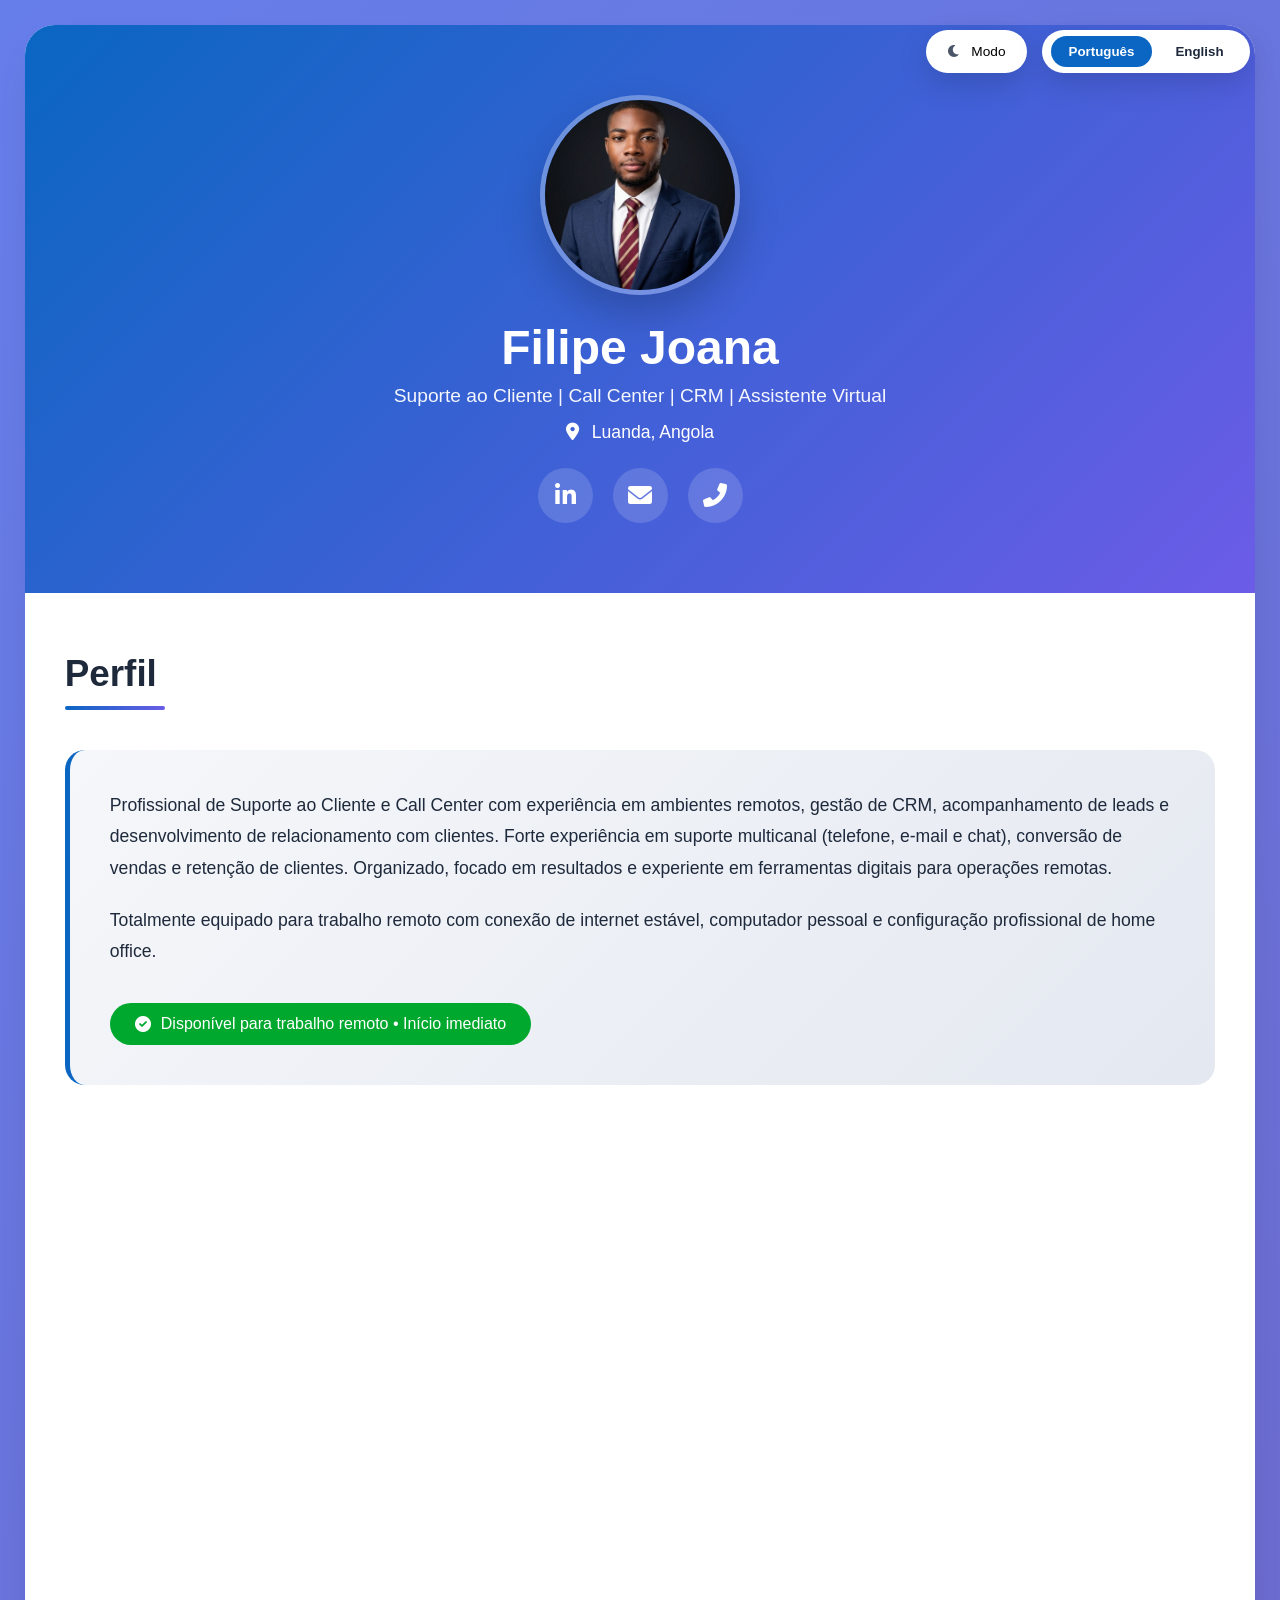
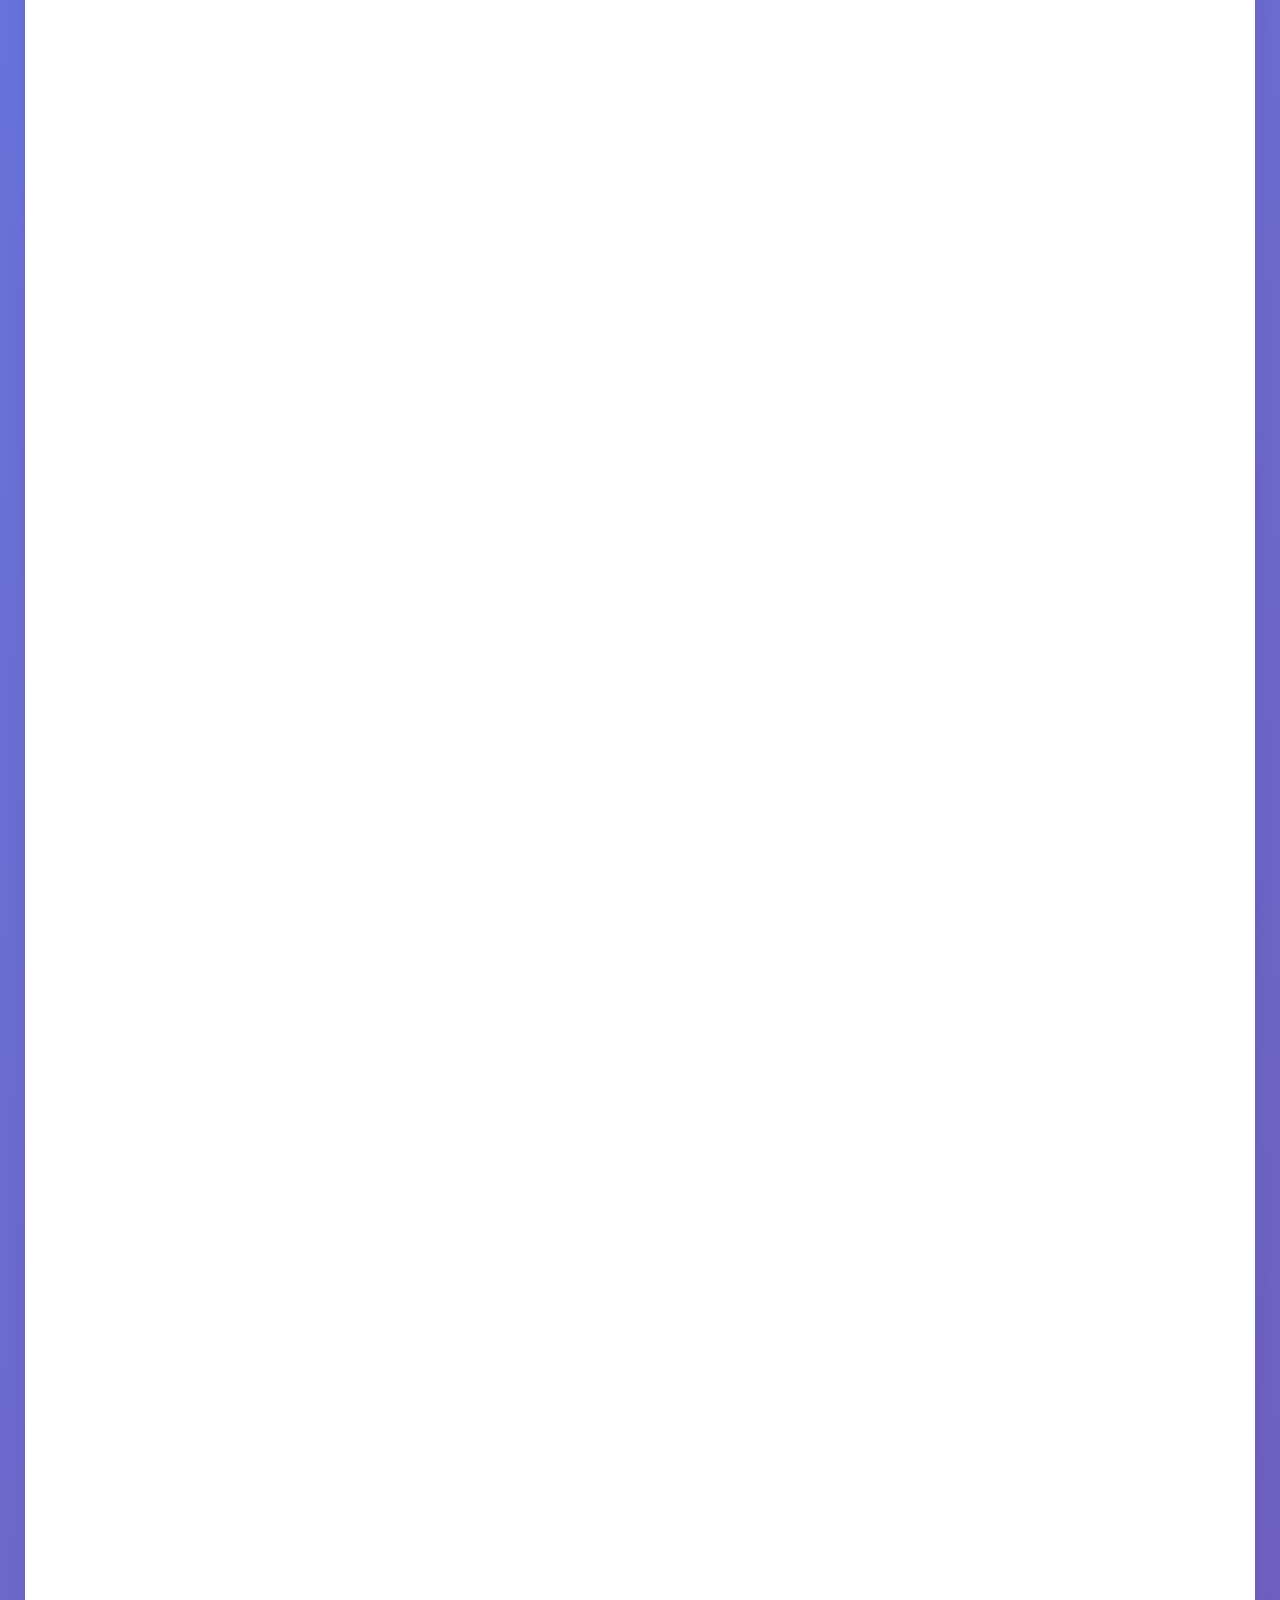
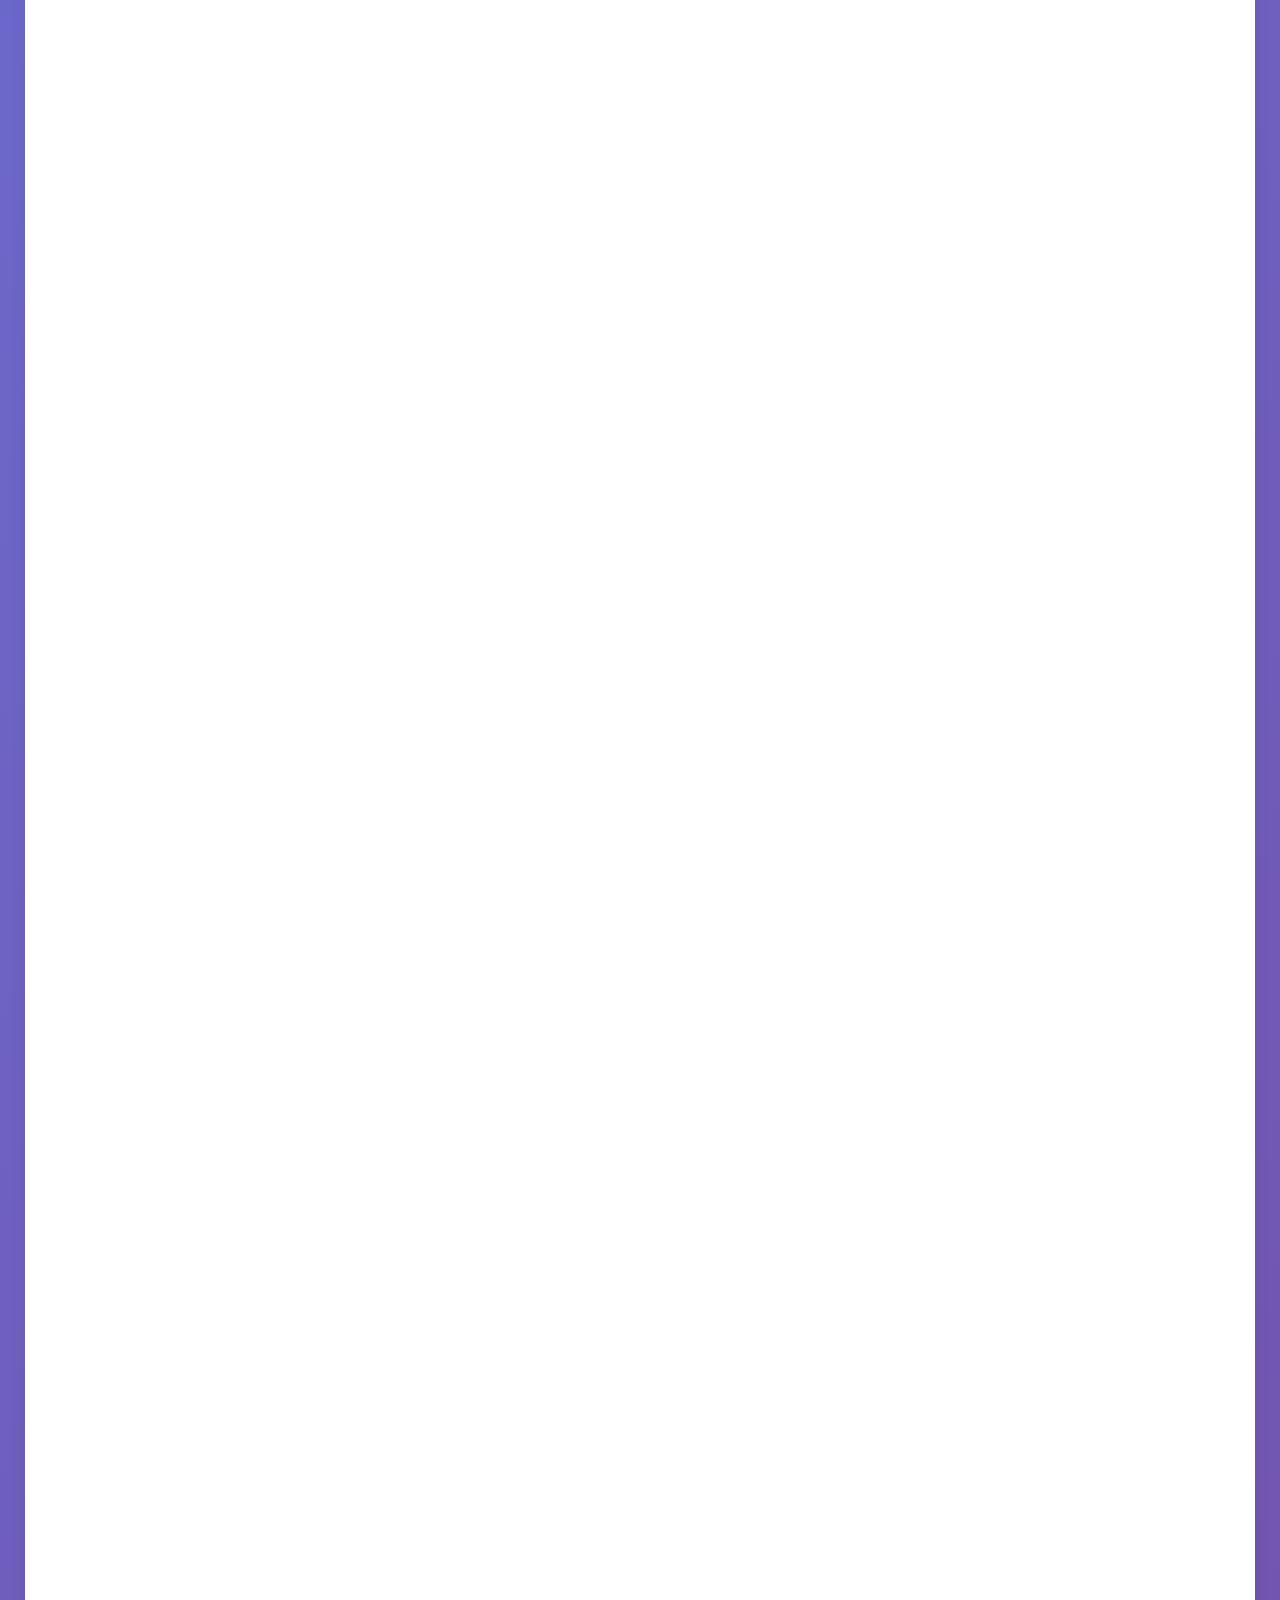
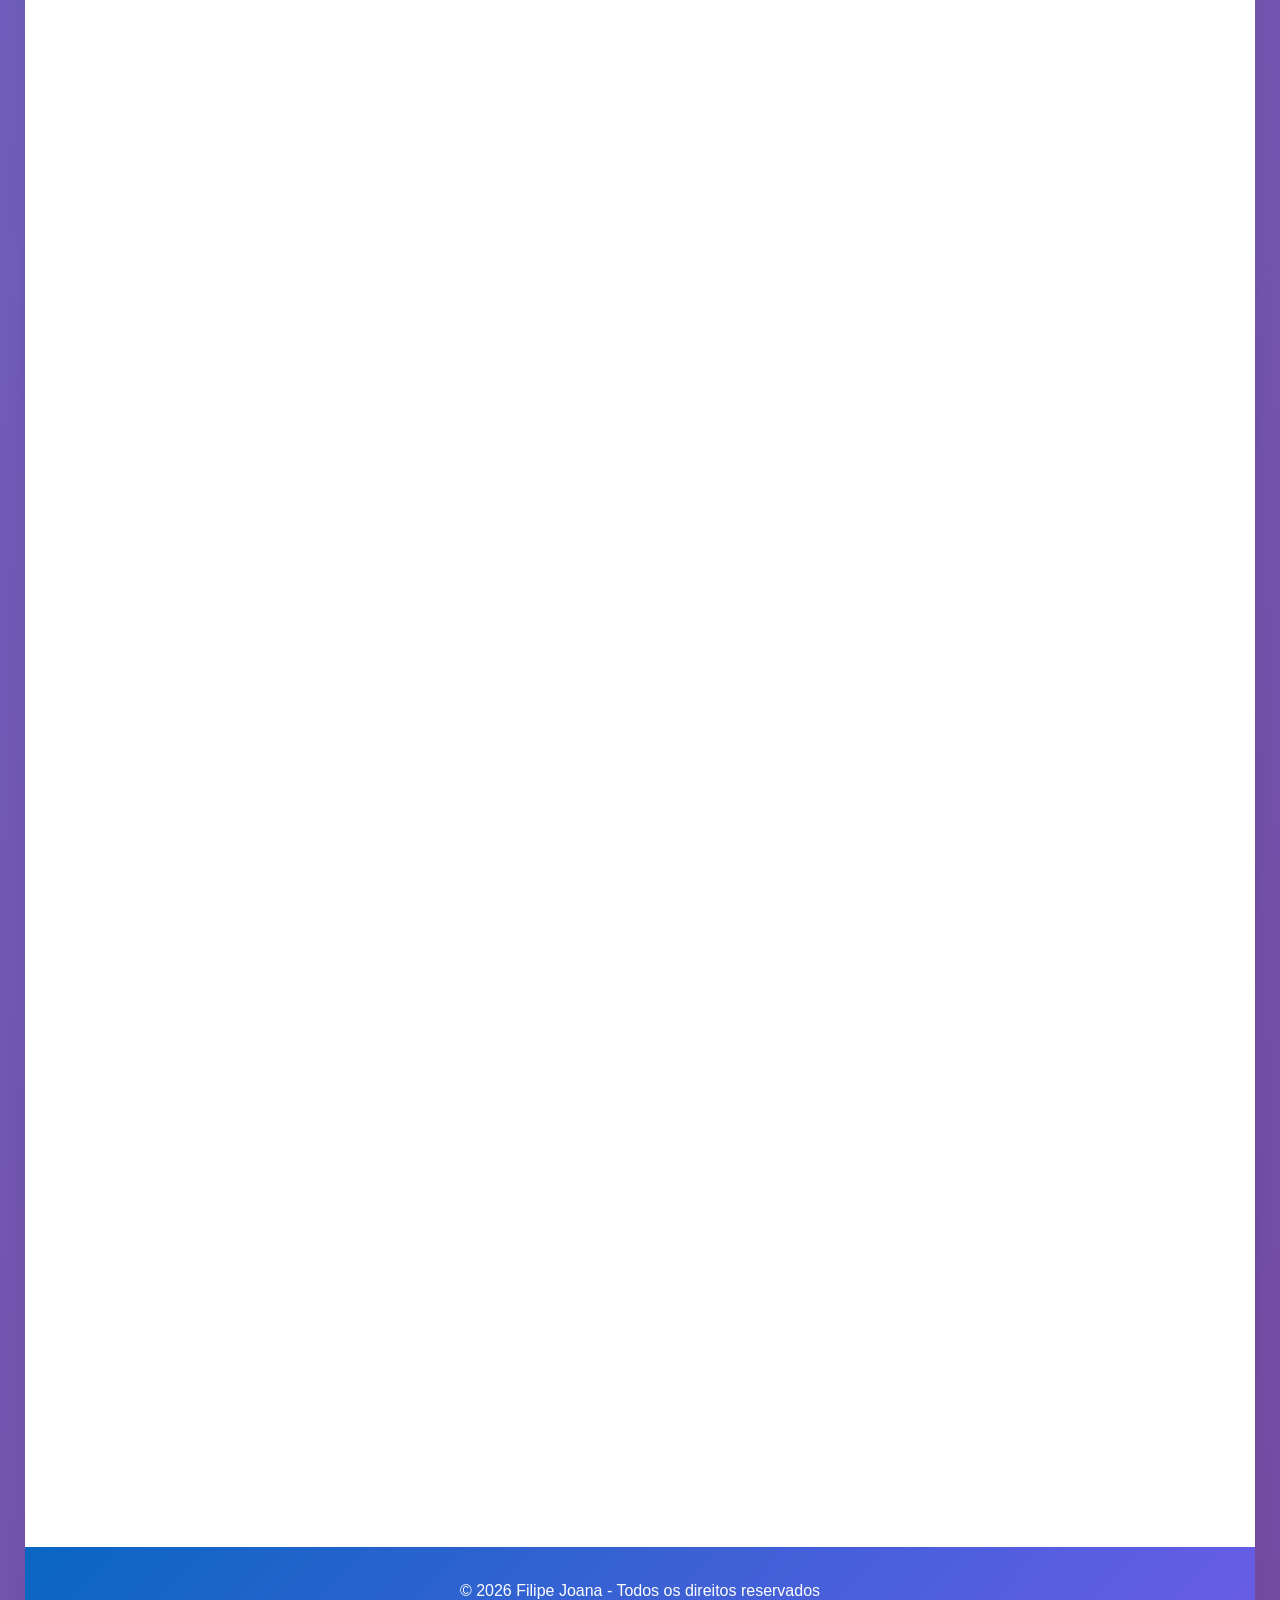
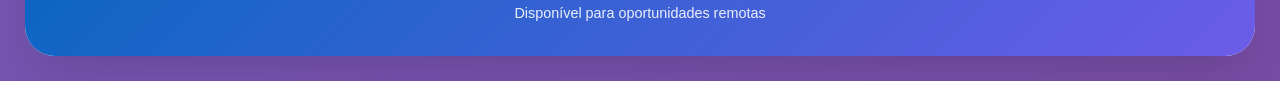
==== index.html @ 22fc8062 "Implementar filipe.jpg como logotipo oficial: mover para /assets/, atualizar favicon, Open Graph e T" ====
﻿<!DOCTYPE html>
<html lang="pt-BR">
<head>
    <meta charset="UTF-8">
    <meta name="google-site-verification" content="4PmwRBzoLGPJYNOHP3rCAeD9B5zjWACeGPhJcLWZB8Y" />
    <meta name="description" content="Portfólio profissional de Filipe Joana - Especialista em Customer Support, Call Center e TI. Soluções t??cnicas e atendimento de excel??ncia.">
    <meta http-equiv="X-Frame-Options" content="DENY">
    <meta http-equiv="X-Content-Type-Options" content="nosniff">
    <meta http-equiv="Referrer-Policy" content="strict-origin-when-cross-origin">
    <meta http-equiv="X-XSS-Protection" content="1; mode=block">
    <meta http-equiv="Permissions-Policy" content="geolocation=(), microphone=(), camera=()">
    <meta http-equiv="Content-Security-Policy" content="default-src 'self'; script-src 'self'; style-src 'self' https://cdnjs.cloudflare.com https://fonts.googleapis.com; font-src 'self' https://cdnjs.cloudflare.com https://fonts.gstatic.com; img-src 'self' data: https://via.placeholder.com; object-src 'none'; base-uri 'self'; frame-ancestors 'none'; form-action 'self'; upgrade-insecure-requests">
    <meta name="viewport" content="width=device-width, initial-scale=1.0">
    <title>Filipe Joana | Customer Support & Call Center Professional</title>
    <link rel="canonical" href="https://wabiza.online/">
    <meta property="og:title" content="Filipe Joana | Customer Support & Call Center Professional">
    <meta property="og:description" content="Portfólio profissional de Filipe Joana - Especialista em Customer Support, Call Center e TI.">
    <meta property="og:type" content="website">
    <meta property="og:url" content="https://wabiza.online/">
    <meta property="og:image" content="https://wabiza.online/assets/filipe.jpg">
    <meta property="og:image:type" content="image/jpeg">
    <meta property="og:image:width" content="1200">
    <meta property="og:image:height" content="630">
    <meta property="og:image:alt" content="Filipe Joana">
    <meta name="twitter:card" content="summary_large_image">
    <meta name="twitter:title" content="Filipe Joana | Customer Support & Call Center Professional">
    <meta name="twitter:description" content="Portfólio profissional de Filipe Joana - Especialista em Customer Support, Call Center e TI.">
    <meta name="twitter:image" content="https://wabiza.online/assets/filipe.jpg">
    
    <link rel="icon" type="image/jpeg" href="/assets/filipe.jpg">
    <link rel="shortcut icon" href="/assets/filipe.jpg">
    <link rel="apple-touch-icon" href="/assets/filipe.jpg">
    
    <script type="application/ld+json">
    {
        "@context": "https://schema.org",
        "@type": "Person",
        "name": "Filipe Joana",
        "url": "https://wabiza.online/",
        "image": "https://wabiza.online/assets/filipe.jpg",
        "logo": "https://wabiza.online/assets/filipe.jpg",
        "description": "Portfólio profissional de Filipe Joana - Especialista em Customer Support, Call Center e TI.",
        "sameAs": [
            "https://www.linkedin.com/in/filipejoana/"
        ]
    }
    </script>
    
    <!-- Font Awesome -->
    <link rel="stylesheet" href="https://cdnjs.cloudflare.com/ajax/libs/font-awesome/6.0.0/css/all.min.css" integrity="sha384-3B6NwesSXE7YJlcLI9RpRqGf2p/EgVH8BgoKTaUrmKNDkHPStTQ3EyoYjCGXaOTS" crossorigin="anonymous">
    
    <!-- Google Fonts -->
    <link href="https://fonts.googleapis.com/css2?family=Poppins:wght@300;400;500;600;700&display=swap" rel="stylesheet" integrity="sha384-Y4Jt0LYeeyoXoBydfCfliLSyt4SEikX5SraRCgCwlxFZEZA6MH0Kh6iyiI95CyUY" crossorigin="anonymous">
    
    <!-- CSS -->
    <link rel="stylesheet" href="style.css">
</head>
<body>
    <!-- Controles Flutuantes -->
    <div class="floating-controls">
        <button class="control-btn" id="themeToggle">
            <i class="fas fa-moon"></i>
            <i class="fas fa-sun" style="display: none;"></i>
            <span>Modo</span>
        </button>
        <div class="lang-selector">
            <button class="lang-btn active" data-lang="pt">Português</button>
            <button class="lang-btn" data-lang="en">English</button>
        </div>
    </div>

    <div class="container">
        <!-- HEADER -->
        <header class="profile-header">
            <div class="profile-img-wrapper">
                <img src="/assets/filipe.jpg" alt="Filipe Joana" onerror="this.src='https://via.placeholder.com/200x200?text=Filipe+Joana'">
            </div>
            <h1 class="profile-name">Filipe Joana</h1>
            <p class="profile-title" data-i18n="title">Customer Support | Call Center | CRM | Virtual Assistant</p>
            <p class="profile-location"><i class="fas fa-map-marker-alt"></i> Luanda, Angola</p>
            
            <div class="social-links">
                <a href="https://www.linkedin.com/in/filipejoana/" aria-label="LinkedIn" target="_blank" rel="noopener noreferrer"><i class="fab fa-linkedin-in"></i></a>
                <a href="#contact" id="socialEmail" data-obfuscate="email" aria-label="Email"><i class="fas fa-envelope"></i></a>
                <a href="#contact" id="socialPhone" data-obfuscate="phone" aria-label="Phone"><i class="fas fa-phone-alt"></i></a>
            </div>
        </header>

        <!-- CONTE??DO PRINCIPAL -->
        <main class="content">
            <!-- PROFILE SECTION -->
            <section class="section" id="profile">
                <h2 class="section-title" data-i18n="profile.title">Profile</h2>
                <div class="profile-section">
                    <p data-i18n="profile.text1">Customer Support and Call Center professional with experience in remote environments, CRM management, lead follow-up, and customer relationship development. Strong background in multichannel support (phone, email, and chat), sales conversion, and customer retention. Organized, results-driven, and experienced in digital tools for remote operations.</p>
                    <p data-i18n="profile.text2">Fully equipped for remote work with stable internet connection, personal computer, and professional home office setup.</p>
                    <div class="remote-badge">
                        <i class="fas fa-check-circle"></i>
                        <span data-i18n="profile.available">Available for remote work ??? Immediate start</span>
                    </div>
                </div>
            </section>

            <!-- PROFESSIONAL EXPERIENCE -->
            <section class="section" id="experience">
                <h2 class="section-title" data-i18n="experience.title">Professional Experience</h2>
                <div class="exp-grid">
                    <!-- Paco Services -->
                    <div class="exp-card">
                        <div class="exp-header paco">
                            <h3 data-i18n="exp1.title">Virtual Assistant</h3>
                            <p class="company">Paco Services</p>
                            <p class="period"><i class="far fa-calendar-alt"></i> <span data-i18n="exp1.period">02/2025 ??? 01/2026| Luanda, Angola</span></p>
                        </div>
                        <ul class="exp-list">
                            <li><i class="fas fa-check-circle"></i> <span data-i18n="exp1.item1">Managed communication with clients and suppliers in a remote environment</span></li>
                            <li><i class="fas fa-check-circle"></i> <span data-i18n="exp1.item2">Organized and maintained structured business data using Google Workspace</span></li>
                            <li><i class="fas fa-check-circle"></i> <span data-i18n="exp1.item3">Coordinated workflow and tracked tasks using Trello to ensure deadline compliance</span></li>
                            <li><i class="fas fa-check-circle"></i> <span data-i18n="exp1.item4">Conducted research and organized strategic information for decision-making</span></li>
                            <li><i class="fas fa-check-circle"></i> <span data-i18n="exp1.item5">Provided remote administrative support to optimize internal operations</span></li>
                            <li><i class="fas fa-check-circle"></i> <span data-i18n="exp1.item6">Coordenação de hor??rios, reservas e comunica????o digital.</span></li>
                            <li><i class="fas fa-check-circle"></i> <span data-i18n="exp1.item7">Apoio ao processo de vendas: criação de an??ncios (OLX, Vinted)</span></li>
                            <li><i class="fas fa-check-circle"></i> <span data-i18n="exp1.item8">Gest??o de calend??rio e agendamento de clientes</span></li>
                        </ul>
                    </div>

                    <!-- Intertrade Nutrição -->
                    <div class="exp-card">
                        <div class="exp-header inter">
                            <h3 data-i18n="exp2.title">Call Center Sales Representative</h3>
                            <p class="company">Intertrade Nutrição</p>
                            <p class="period"><i class="far fa-calendar-alt"></i> <span data-i18n="exp2.period">05/2023 ??? 03/2024 | Luanda, Angola</span></p>
                        </div>
                        <ul class="exp-list">
                            <li><i class="fas fa-check-circle"></i> <span data-i18n="exp2.item1">Handled inbound and outbound calls</span></li>
                            <li><i class="fas fa-check-circle"></i> <span data-i18n="exp2.item2">Delivered consultative sales presentations</span></li>
                            <li><i class="fas fa-check-circle"></i> <span data-i18n="exp2.item3">Identified customer needs and provided tailored solutions</span></li>
                            <li><i class="fas fa-check-circle"></i> <span data-i18n="exp2.item4">Managed order processing and post-sales follow-up</span></li>
                            <li><i class="fas fa-check-circle"></i> <span data-i18n="exp2.item5">Focused on customer satisfaction and retention</span></li>
                            <li><i class="fas fa-check-circle"></i> <span data-i18n="exp2.item6">Consultative sales of nutritional supplements, focusing on customer needs</span></li>
                            <li><i class="fas fa-check-circle"></i> <span data-i18n="exp2.item7">Elaboração e envio de relat??rios de atividades atrav??s de ferramentas digitais Telegram</span></li>
                        </ul>
                    </div>

                    <!-- RWS Group -->
                    <div class="exp-card">
                        <div class="exp-header rws">
                            <h3 data-i18n="exp3.title">Customer Support & Sales Support</h3>
                            <p class="company">RWS Group</p>
                            <p class="period"><i class="far fa-calendar-alt"></i> <span data-i18n="exp3.period">03/2022 ??? 02/2023 | Luanda, Angola</span></p>
                        </div>
                        <ul class="exp-list">
                            <li><i class="fas fa-check-circle"></i> <span data-i18n="exp3.item1">Provided customer support via phone and email</span></li>
                            <li><i class="fas fa-check-circle"></i> <span data-i18n="exp3.item2">Resolved customer inquiries efficiently</span></li>
                            <li><i class="fas fa-check-circle"></i> <span data-i18n="exp3.item3">Supported sales operations and administrative processes</span></li>
                            <li><i class="fas fa-check-circle"></i> <span data-i18n="exp3.item4">Comunica????o e colabora????o com a equipa atrav??s de plataformas internas (Workplace by Facebook)</span></li>
                            <li><i class="fas fa-check-circle"></i> <span data-i18n="exp3.item5">Suporte em tarefas administrativas e organiza????o de processos internos</span></li>
                        </ul>
                    </div>
                </div>
            </section>

            <!-- SKILLS -->
            <section class="section" id="skills">
                <h2 class="section-title" data-i18n="skills.title">Skills & Competências</h2>
                
                <div class="skills-container">
                    <!-- Customer Support -->
                    <div class="skill-category">
                        <h3><i class="fas fa-headset"></i> <span data-i18n="skills.customer">Customer Support</span></h3>
                        <div class="skill-tags">
                            <span class="skill-tag" data-i18n="skill.customer_support">Customer Support</span>
                            <span class="skill-tag" data-i18n="skill.customer_success">Customer Success</span>
                            <span class="skill-tag" data-i18n="skill.customer_retention">Customer Retention</span>
                            <span class="skill-tag" data-i18n="skill.problem_resolution">Problem Resolution</span>
                            <span class="skill-tag" data-i18n="skill.multichannel_communication">Multichannel Communication</span>
                            <span class="skill-tag" data-i18n="skill.phone_support">Phone Support</span>
                            <span class="skill-tag" data-i18n="skill.email_support">Email Support</span>
                            <span class="skill-tag" data-i18n="skill.chat_support">Chat Support</span>
                            <span class="skill-tag" data-i18n="skill.inbound_outbound_calls">Inbound/Outbound Calls</span>
                            <span class="skill-tag" data-i18n="skill.crm_management">CRM Management</span>
                            <span class="skill-tag" data-i18n="skill.searches">Searches</span>
                            <span class="skill-tag" data-i18n="skill.complaint_resolution">Complaint resolution</span>
                            <span class="skill-tag" data-i18n="skill.customer_satisfaction">Customer Satisfaction</span>
                        </div>
                    </div>

                    <!-- Sales & CRM -->
                    <div class="skill-category">
                        <h3><i class="fas fa-chart-line"></i> <span data-i18n="skills.sales">Sales & CRM</span></h3>
                        <div class="skill-tags">
                            <span class="skill-tag" data-i18n="skill.crm_management">CRM Management</span>
                            <span class="skill-tag" data-i18n="skill.pipedrive">Pipedrive</span>
                            <span class="skill-tag" data-i18n="skill.hubspot">HubSpot</span>
                            <span class="skill-tag" data-i18n="skill.lead_generation">Lead Generation</span>
                            <span class="skill-tag" data-i18n="skill.lead_follow_up">Lead Follow-up</span>
                            <span class="skill-tag" data-i18n="skill.sales_conversion">Sales Conversion</span>
                            <span class="skill-tag" data-i18n="skill.kpi_tracking">KPI Tracking</span>
                            <span class="skill-tag" data-i18n="skill.performance_tracking">Performance Tracking</span>
                            <span class="skill-tag" data-i18n="skill.sales_support">Sales Support</span>
                            <span class="skill-tag" data-i18n="skill.order_processing">Order Processing</span>
                            <span class="skill-tag" data-i18n="skill.post_sales_follow_up">Post-sales Follow-up</span>
                            <span class="skill-tag" data-i18n="skill.consultative_sales">Consultative Sales</span>
                        </div>
                    </div>

                    <!-- Remote Operations -->
                    <div class="skill-category">
                        <h3><i class="fas fa-laptop-house"></i> <span data-i18n="skills.remote">Remote Operations</span></h3>
                        <div class="skill-tags">
                            <span class="skill-tag" data-i18n="skill.remote_work">Remote Work</span>
                            <span class="skill-tag" data-i18n="skill.administrative_support">Administrative Support</span>
                            <span class="skill-tag" data-i18n="skill.virtual_assistance">Virtual Assistance</span>
                            <span class="skill-tag" data-i18n="skill.digital_tools">Digital Tools</span>
                            <span class="skill-tag" data-i18n="skill.wfh_setup">WFH Setup</span>
                            <span class="skill-tag" data-i18n="skill.time_management">Time Management</span>
                            <span class="skill-tag" data-i18n="skill.task_coordination">Task Coordination</span>
                            <span class="skill-tag" data-i18n="skill.workflow_management">Workflow Management</span>
                            <span class="skill-tag" data-i18n="skill.deadline_compliance">Deadline Compliance</span>
                            <span class="skill-tag" data-i18n="skill.strategic_research">Strategic Research</span>
                        </div>
                    </div>

                    <!-- IT & Technical -->
                    <div class="skill-category">
                        <h3><i class="fas fa-network-wired"></i> <span data-i18n="skills.it">IT & Technical</span></h3>
                        <div class="skill-tags">
                            <span class="skill-tag">Networking Fundamentals</span>
                            <span class="skill-tag">TCP/IP</span>
                            <span class="skill-tag">DNS/DHCP</span>
                            <span class="skill-tag">Routers & Switches</span>
                            <span class="skill-tag">Linux</span>
                            <span class="skill-tag">Windows</span>
                            <span class="skill-tag">Command Line</span>
                            <span class="skill-tag">Google Cloud</span>
                            <span class="skill-tag">Azure</span>
                            <span class="skill-tag">IT Troubleshooting</span>
                            <span class="skill-tag">System Support</span>
                            <span class="skill-tag">Hardware/Software</span>
                            <span class="skill-tag">Cisco Packet Tracer</span>
                            <span class="skill-tag">GNS3</span>
                            <span class="skill-tag">ENSP Huawei</span>
                            <span class="skill-tag">Wireshark</span>
                            <span class="skill-tag">Nmap</span>
                            <span class="skill-tag">MobaXterm</span>
                        </div>
                    </div>

                    <!-- Digital Tools -->
                    <div class="skill-category">
                        <h3><i class="fas fa-tools"></i> <span data-i18n="skills.tools">Digital Tools</span></h3>
                        <div class="skill-tags">
                            <span class="skill-tag">Slack</span>
                            <span class="skill-tag">Microsoft Teams</span>
                            <span class="skill-tag">Google Meet</span>
                            <span class="skill-tag">Outlook</span>
                            <span class="skill-tag">Trello</span>
                            <span class="skill-tag">Jira</span>
                            <span class="skill-tag">Notion</span>
                            <span class="skill-tag">Asana</span>
                            <span class="skill-tag">Clockify</span>
                            <span class="skill-tag">Google Drive</span>
                            <span class="skill-tag">Google Sheets</span>
                            <span class="skill-tag">Google Docs</span>
                            <span class="skill-tag">Google Slides</span>
                            <span class="skill-tag">Microsoft Word</span>
                            <span class="skill-tag">Microsoft Excel</span>
                            <span class="skill-tag">Microsoft PowerPoint</span>
                            <span class="skill-tag">Microsoft OneNote</span>
                            <span class="skill-tag">Microsoft OneDrive</span>
                            <span class="skill-tag">Microsoft Copilot</span>
                            <span class="skill-tag">Google Calendar</span>
                            <span class="skill-tag">WhatsApp</span>
                            <span class="skill-tag">Skype</span>
                        </div>
                    </div>

                </div>
            </section>

            <!-- FERRAMENTAS COM DOMINIO -->
            <section class="section" id="tools">
                <h2 class="section-title" data-i18n="tools.title">Tools I Master</h2>
                <div class="tools-container">
                    <!-- Communication -->
                    <div class="tool-category">
                        <h3><i class="fas fa-comments"></i> <span data-i18n="tools.communication">Communication</span></h3>
                        <div class="tool-grid">
                            <div class="tool-item"><img src="communication/slack.jpg" alt="Slack" onerror="this.style.display='none'"><span>Slack</span></div>
                            <div class="tool-item"><img src="communication/microsoft-teams.jpg" alt="Teams" onerror="this.style.display='none'"><span>Teams</span></div>
                            <div class="tool-item"><img src="communication/google-meet.jpg" alt="Meet" onerror="this.style.display='none'"><span>Meet</span></div>
                            <div class="tool-item"><img src="communication/outlook.jpg" alt="Outlook" onerror="this.style.display='none'"><span>Outlook</span></div>
                            <div class="tool-item"><img src="communication/skype.jpg" alt="Skype" onerror="this.style.display='none'"><span>Skype</span></div>
                            <div class="tool-item"><img src="communication/viber.jpg" alt="Viber" onerror="this.style.display='none'"><span>Viber</span></div>
                            <div class="tool-item"><img src="communication/chat.jpg" alt="Viber" onerror="this.style.display='none'"><span>Chat</span></div>
                            <div class="tool-item"><img src="communication/whatsapp.jpg" alt="WhatsApp" onerror="this.style.display='none'"><span>WhatsApp</span></div>
                            <div class="tool-item"><img src="communication/zoom.jpg" alt="Zoom" onerror="this.style.display='none'"><span>Zoom</span></div>

                        </div>
                    </div>

                    <!-- CRM -->
                    <div class="tool-category">
                        <h3><i class="fas fa-chart-pie"></i> <span data-i18n="tools.crm">CRM</span></h3>
                        <div class="tool-grid">
                            <div class="tool-item"><img src="crm/pipedrive.jpg" alt="Pipedrive" onerror="this.style.display='none'"><span>Pipedrive</span></div>
                            <div class="tool-item"><img src="crm/HubSpot.jpg" alt="HubSpot" onerror="this.style.display='none'"><span>HubSpot</span></div>
                        </div>
                    </div>

                    <!-- Google Workspace -->
                    <div class="tool-category">
                        <h3><i class="fab fa-google"></i> <span data-i18n="tools.google">Google Workspace</span></h3>
                        <div class="tool-grid">
                            <div class="tool-item"><img src="google workplace/gmail.jpg" alt="Gmail" onerror="this.style.display='none'"><span>Gmail</span></div>
                            <div class="tool-item"><img src="google workplace/drive.jpg" alt="Drive" onerror="this.style.display='none'"><span>Drive</span></div>
                            <div class="tool-item"><img src="google workplace/doc.jpg" alt="Docs" onerror="this.style.display='none'"><span>Docs</span></div>
                            <div class="tool-item"><img src="google workplace/sheets.jpg" alt="Sheets" onerror="this.style.display='none'"><span>Sheets</span></div>
                            <div class="tool-item"><img src="google workplace/slides.jpg" alt="Slides" onerror="this.style.display='none'"><span>Slides</span></div>
                            <div class="tool-item"><img src="google workplace/gemini.jpg" alt="Gemini" onerror="this.style.display='none'"><span>Gemini</span></div>
                        </div>
                    </div>

                    <!-- Microsoft Office -->
                    <div class="tool-category">
                        <h3><i class="fab fa-microsoft"></i> <span data-i18n="tools.microsoft">Microsoft Office</span></h3>
                        <div class="tool-grid">
                            <div class="tool-item"><img src="microsoft office/microsoft-word.jpg" alt="Word" onerror="this.style.display='none'"><span>Word</span></div>
                            <div class="tool-item"><img src="microsoft office/microsoft-powerpoint.jpg" alt="PowerPoint" onerror="this.style.display='none'"><span>PowerPoint</span></div>
                            <div class="tool-item"><img src="microsoft office/excel.jpg" alt="Excel" onerror="this.style.display='none'"><span>Excel</span></div>
                            <div class="tool-item"><img src="microsoft office/OneNote.jpg" alt="OneNote" onerror="this.style.display='none'"><span>OneNote</span></div>
                            <div class="tool-item"><img src="microsoft office/onedrive.jpg" alt="OneDrive" onerror="this.style.display='none'"><span>OneDrive</span></div>
                            <div class="tool-item"><img src="microsoft office/Copilot.jpg" alt="Copilot" onerror="this.style.display='none'"><span>Copilot</span></div>
                        </div>
                    </div>

                    <!-- Scheduling -->
                    <div class="tool-category">
                        <h3><i class="fas fa-calendar-alt"></i> <span data-i18n="tools.scheduling">Scheduling</span></h3>
                        <div class="tool-grid">
                            <div class="tool-item"><img src="scheduling/google-calendar.jpg" alt="Calendar" onerror="this.style.display='none'"><span>Calendar</span></div>
                        </div>
                    </div>

                    <!-- Project Management -->
                    <div class="tool-category">
                        <h3><i class="fas fa-tasks"></i> <span data-i18n="tools.project">Project Management</span></h3>
                        <div class="tool-grid">
                            <div class="tool-item"><img src="tools/trello.jpg" alt="Trello" onerror="this.style.display='none'"><span>Trello</span></div>
                            <div class="tool-item"><img src="tools/jira.jpg" alt="Jira" onerror="this.style.display='none'"><span>Jira</span></div>
                            <div class="tool-item"><img src="tools/notion.jpg" alt="Notion" onerror="this.style.display='none'"><span>Notion</span></div>
                            <div class="tool-item"><img src="tools/clockify.jpg" alt="Clockify" onerror="this.style.display='none'"><span>Clockify</span></div>
                            <div class="tool-item"><img src="tools/Asana.jpg" alt="Asana" onerror="this.style.display='none'"><span>Asana</span></div>
                        </div>
                    </div>
                </div>
            </section>

            <!-- EDUCATION -->
            <section class="section" id="education">
                <h2 class="section-title" data-i18n="education.title">Education</h2>
                <div class="edu-card">
                    <h3 data-i18n="education.course">Technical Course in Informatics</h3>
                    <p class="institution">Complexo Escolar Yara Jandira</p>
                    <p class="period"><i class="far fa-calendar-alt"></i> <span data-i18n="education.period">2024 ??? Present</span></p>
                    <p data-i18n="education.description">Currently pursuing a technical program in Informatics, developing skills in information technology, digital tools, computer systems, and administrative software applications. Focused on practical IT knowledge to support remote work environments and business operations.</p>
                </div>
            </section>

            <!-- LANGUAGES -->
            <section class="section" id="languages">
                <h2 class="section-title" data-i18n="languages.title">Languages</h2>
                <div class="languages-grid">
                    <div class="language-card">
                        <div class="lang-flag"><img src="images/portugal.png" alt="Portuguese"></div>
                        <div class="lang-name" data-i18n="lang.pt">Portuguese</div>
                        <div class="lang-level" data-i18n="lang.native">Native</div>
                        <div class="lang-percent">100%</div>
                    </div>

                    <div class="language-card" style="background: linear-gradient(135deg, #43cea2 0%, #185a9d 100%);">
                        <div class="lang-flag"><img src="images/congo.png" alt="Lingala"></div>
                        <div class="lang-name" data-i18n="lang.lingala">Lingala</div>
                        <div class="lang-level" data-i18n="lang.fluent">Fluent</div>
                        <div class="lang-percent">100%</div>
                    </div>

                    <div class="language-card" style="background: linear-gradient(135deg, #f7971e 0%, #ffd200 100%);">
                        <div class="lang-flag"><img src="images/estado.png" alt="English"></div>
                        <div class="lang-name" data-i18n="lang.english">English</div>
                        <div class="lang-level" data-i18n="lang.basic">Basic</div>
                        <div class="lang-percent">50%</div>
                        <div class="lang-improving" data-i18n="lang.improving">em aperfeiçoamento</div>
                    </div>
                </div>
            </section>

            <!-- CONTACT -->
            <section class="section" id="contact">
                <h2 class="section-title" data-i18n="contact.title">Contact</h2>
                <div class="contact-grid">
                    <!-- Contact Info Card -->
                    <div class="contact-card">
                        <h3><i class="fas fa-address-card"></i> <span data-i18n="contact.info">Contact Info</span></h3>
                        <div class="contact-item">
                            <i class="fas fa-envelope"></i>
                            <a id="contactEmail" data-obfuscate="email" aria-label="Email"></a>
                        </div>
                        <div class="contact-item">
                            <i class="fas fa-phone-alt"></i>
                            <a id="contactPhone" data-obfuscate="phone" aria-label="Phone"></a>
                        </div>
                        <div class="contact-item">
                            <i class="fab fa-linkedin"></i>
                            <a href="https://www.linkedin.com/in/filipejoana/" aria-label="LinkedIn" target="_blank" rel="noopener noreferrer">linkedin.com/in/filipejoana</a>
                        </div>
                        
                        <!-- WhatsApp Button -->
                        <div class="contact-item whatsapp-btn">
                            <i class="fab fa-whatsapp"></i>
                            <a href="https://wa.me/244946787117" target="_blank" rel="noopener noreferrer">WhatsApp</a>
                        </div>
                        
                        <!-- PGP Key -->
                        <div class="contact-item pgp-key">
                            <i class="fas fa-key"></i>
                            <div>
                                <p>PGP Public Key ID: <strong>4F5A8E71</strong></p>
                                <a href="/pgp/public_key.asc" download="public_key_4F5A8E71.asc">Download PGP Public Key</a>
                            </div>
                        </div>
                    </div>

                    <!-- Availability Card -->
                    <div class="contact-card">
                        <h3><i class="fas fa-clock"></i> <span data-i18n="contact.availability.title">Availability</span></h3>
                        <div class="availability">
                            <i class="fas fa-clock"></i>
                            <span data-i18n="contact.availability">Seg-Sex (9h-18h) | Sáb (9h-12h) - Luanda GMT+1</span>
                        </div>
                    </div>
                </div>
            </section>
        </main>

        <!-- FOOTER -->
        <footer>
            <p>© 2026 Filipe Joana - <span data-i18n="footer.rights">All rights reserved</span></p>
            <p class="credit" data-i18n="footer.credit">Available for remote opportunities</p>
        </footer>
    </div>

    <button class="back-top" id="backToTop"><i class="fas fa-arrow-up"></i></button>

    <!-- JavaScript -->
    <script src="script.js"></script>
</body>
</html>
---- style.css ----
* {
    margin: 0;
    padding: 0;
    box-sizing: border-box;
    font-family: 'Poppins', sans-serif;
}

:root {
    --primary: #0A66C2;
    --primary-dark: #004182;
    --secondary: #6c5ce7;
    --success: #00A82D;
    --light-bg: #f8fafc;
    --dark-bg: #0f172a;
    --light-card: #ffffff;
    --dark-card: #1e293b;
    --light-text: #1e293b;
    --dark-text: #f1f5f9;
    --border: #e2e8f0;
    --shadow: 0 20px 40px -15px rgba(0,0,0,0.15);
    --whatsapp: #25D366;
    --whatsapp-dark: #128C7E;
}

body {
    background: linear-gradient(135deg, #667eea 0%, #764ba2 100%);
    min-height: 100vh;
    padding: 30px;
    transition: all 0.3s;
}

body.dark-mode {
    background: linear-gradient(135deg, #1a1a2e 0%, #16213e 100%);
}

body.dark-mode .container {
    background: var(--dark-bg);
    color: var(--dark-text);
}

.container {
    max-width: 1300px;
    margin: 0 auto;
    background: white;
    border-radius: 30px;
    box-shadow: var(--shadow);
    overflow: hidden;
}

/* ===== CONTROLES FLUTUANTES ===== */
.floating-controls {
    position: fixed;
    top: 30px;
    right: 30px;
    z-index: 1000;
    display: flex;
    gap: 15px;
}

.control-btn, .lang-selector {
    background: white;
    border-radius: 50px;
    padding: 12px 25px;
    box-shadow: 0 10px 30px rgba(0,0,0,0.15);
    display: flex;
    align-items: center;
    gap: 10px;
    cursor: pointer;
    border: none;
    font-weight: 500;
    transition: all 0.3s;
}

.control-btn:hover {
    transform: translateY(-3px);
    box-shadow: 0 15px 35px rgba(0,0,0,0.2);
}

.lang-selector {
    padding: 5px;
    gap: 5px;
}

.lang-btn {
    border: none;
    background: transparent;
    padding: 8px 18px;
    border-radius: 50px;
    cursor: pointer;
    font-weight: 600;
    transition: all 0.3s;
    color: var(--light-text);
}

.lang-btn.active {
    background: var(--primary);
    color: white;
}

#themeToggle .fa-moon { color: #4a5568; }
#themeToggle .fa-sun { color: #fbbf24; display: none; }
body.dark-mode #themeToggle .fa-moon { display: none; }
body.dark-mode #themeToggle .fa-sun { display: inline; }

/* ===== HEADER ===== */
.profile-header {
    background: linear-gradient(135deg, var(--primary), var(--secondary));
    padding: 70px 30px;
    text-align: center;
    color: white;
}

.profile-img-wrapper {
    width: 200px;
    height: 200px;
    margin: 0 auto 25px;
    border-radius: 50%;
    border: 5px solid rgba(255,255,255,0.3);
    overflow: hidden;
    box-shadow: 0 20px 40px rgba(0,0,0,0.2);
}

.profile-img-wrapper img {
    width: 100%;
    height: 100%;
    object-fit: cover;
}

.profile-name {
    font-size: 3em;
    font-weight: 700;
    margin-bottom: 10px;
}

.profile-title {
    font-size: 1.2em;
    opacity: 0.95;
    max-width: 700px;
    margin: 0 auto 15px;
}

.profile-location {
    font-size: 1.1em;
    margin-bottom: 25px;
}

.profile-location i {
    margin-right: 8px;
}

.social-links {
    display: flex;
    justify-content: center;
    gap: 20px;
}

.social-links a {
    color: white;
    font-size: 1.5em;
    width: 55px;
    height: 55px;
    border-radius: 50%;
    background: rgba(255,255,255,0.15);
    display: flex;
    align-items: center;
    justify-content: center;
    transition: all 0.3s;
    text-decoration: none;
}

.social-links a:hover {
    background: white;
    transform: translateY(-5px);
}

.social-links a:hover i {
    color: var(--primary);
}

/* ===== CONTEÚDO PRINCIPAL ===== */
.content {
    padding: 60px 40px;
}

.section {
    margin-bottom: 80px;
    animation: fadeIn 0.8s;
}

@keyframes fadeIn {
    from { opacity: 0; transform: translateY(20px); }
    to { opacity: 1; transform: translateY(0); }
}

.section-title {
    font-size: 2.3em;
    margin-bottom: 40px;
    position: relative;
    padding-bottom: 15px;
    color: var(--light-text);
}

body.dark-mode .section-title {
    color: var(--dark-text);
}

.section-title::after {
    content: '';
    position: absolute;
    bottom: 0;
    left: 0;
    width: 100px;
    height: 4px;
    background: linear-gradient(135deg, var(--primary), var(--secondary));
    border-radius: 2px;
}

/* ===== PROFILE SECTION ===== */
.profile-section {
    background: linear-gradient(135deg, #f5f7fa 0%, #e4e8f0 100%);
    border-radius: 20px;
    padding: 40px;
    border-left: 5px solid var(--primary);
}

body.dark-mode .profile-section {
    background: linear-gradient(135deg, #1e293b 0%, #0f172a 100%);
}

.profile-section p {
    font-size: 1.1em;
    line-height: 1.8;
    margin-bottom: 20px;
    color: var(--light-text);
}

body.dark-mode .profile-section p {
    color: var(--dark-text);
}

.remote-badge {
    display: inline-flex;
    align-items: center;
    gap: 10px;
    background: var(--success);
    color: white;
    padding: 12px 25px;
    border-radius: 50px;
    font-weight: 500;
    margin-top: 15px;
}

/* ===== EXPERIÊNCIAS ===== */
.exp-grid {
    display: grid;
    grid-template-columns: repeat(auto-fit, minmax(350px, 1fr));
    gap: 30px;
}

.exp-card {
    background: var(--light-card);
    border-radius: 20px;
    overflow: hidden;
    box-shadow: var(--shadow);
    transition: all 0.3s;
}

body.dark-mode .exp-card {
    background: var(--dark-card);
}

.exp-card:hover {
    transform: translateY(-8px);
    box-shadow: 0 30px 50px -15px rgba(0,0,0,0.3);
}

.exp-header {
    padding: 25px;
    color: white;
}

.exp-header.paco { background: linear-gradient(135deg, var(--primary), var(--secondary)); }
.exp-header.inter { background: linear-gradient(135deg, #00A82D, #0A66C2); }
.exp-header.rws { background: linear-gradient(135deg, #6c5ce7, #0A66C2); }

.exp-header h3 {
    font-size: 1.5em;
    margin-bottom: 5px;
}

.exp-header .company {
    font-size: 1.1em;
    opacity: 0.95;
    margin-bottom: 5px;
}

.exp-header .period {
    font-size: 0.9em;
    opacity: 0.9;
    display: flex;
    align-items: center;
    gap: 5px;
    margin-top: 10px;
}

.exp-header .period i {
    margin-right: 5px;
}

.exp-list {
    padding: 25px;
    list-style: none;
}

.exp-list li {
    margin-bottom: 15px;
    display: flex;
    align-items: flex-start;
    gap: 12px;
    color: var(--light-text);
}

body.dark-mode .exp-list li {
    color: var(--dark-text);
}

.exp-list li i {
    color: var(--success);
    font-size: 1.1em;
    margin-top: 3px;
}

/* ===== SKILLS ===== */
.skills-container {
    display: grid;
    grid-template-columns: repeat(auto-fit, minmax(350px, 1fr));
    gap: 25px;
}

.skill-category {
    background: var(--light-card);
    border-radius: 20px;
    padding: 25px;
    box-shadow: 0 10px 30px rgba(0,0,0,0.08);
    transition: all 0.3s;
    border: 1px solid var(--border);
}

body.dark-mode .skill-category {
    background: var(--dark-card);
    border-color: #334155;
}

.skill-category:hover {
    transform: translateY(-5px);
    box-shadow: 0 20px 40px rgba(10,102,194,0.1);
}

.skill-category h3 {
    display: flex;
    align-items: center;
    gap: 10px;
    margin-bottom: 20px;
    color: var(--primary);
    font-size: 1.3em;
    font-weight: 600;
    padding-bottom: 10px;
    border-bottom: 2px solid var(--border);
}

.skill-tags {
    display: flex;
    flex-wrap: wrap;
    gap: 10px;
}

.skill-tag {
    color: white;
    padding: 8px 16px;
    border-radius: 50px;
    font-size: 0.9em;
    font-weight: 500;
    transition: all 0.3s;
    box-shadow: 0 4px 10px rgba(10,102,194,0.2);
}

.skill-tag:hover {
    transform: scale(1.05);
    box-shadow: 0 8px 15px rgba(10,102,194,0.3);
    cursor: default;
}

.skill-category:nth-child(1) .skill-tag { background: linear-gradient(135deg, #0A66C2, #6c5ce7); }
.skill-category:nth-child(2) .skill-tag { background: linear-gradient(135deg, #00A82D, #0A66C2); }
.skill-category:nth-child(3) .skill-tag { background: linear-gradient(135deg, #f39c12, #e67e22); }
.skill-category:nth-child(4) .skill-tag { background: linear-gradient(135deg, #e74c3c, #c0392b); }
.skill-category:nth-child(5) .skill-tag { background: linear-gradient(135deg, #3498db, #2980b9); }
.skill-category:nth-child(6) .skill-tag { background: linear-gradient(135deg, #9b59b6, #8e44ad); }

/* ===== FERRAMENTAS ===== */
.tools-container {
    display: grid;
    gap: 25px;
}

.tool-category {
    background: var(--light-card);
    border-radius: 20px;
    padding: 25px;
    box-shadow: var(--shadow);
    transition: all 0.3s;
}

body.dark-mode .tool-category {
    background: var(--dark-card);
}

.tool-category:hover {
    transform: translateY(-5px);
    box-shadow: 0 25px 45px -10px rgba(0,0,0,0.2);
}

.tool-category h4 {
    font-size: 1.3em;
    margin-bottom: 20px;
    display: flex;
    align-items: center;
    gap: 10px;
    padding-bottom: 12px;
    border-bottom: 2px solid var(--border);
    color: var(--light-text);
}

body.dark-mode .tool-category h4 {
    color: var(--dark-text);
}

.tool-category h4 i {
    color: var(--primary);
}

.tool-grid {
    display: grid;
    grid-template-columns: repeat(auto-fill, minmax(100px, 1fr));
    gap: 15px;
}

.tool-item {
    text-align: center;
    padding: 15px 5px;
    background: var(--light-bg);
    border-radius: 12px;
    transition: all 0.3s;
}

body.dark-mode .tool-item {
    background: var(--dark-bg);
}

.tool-item:hover {
    background: linear-gradient(135deg, var(--primary), var(--secondary));
    transform: translateY(-5px);
}

.tool-item img {
    width: 50px;
    height: 50px;
    object-fit: contain;
    margin-bottom: 8px;
    display: block;
    margin-left: auto;
    margin-right: auto;
    transition: all 0.3s;
}

.tool-item:hover img {
    filter: brightness(0) invert(1);
}

.tool-item span {
    display: block;
    font-size: 0.8em;
    font-weight: 500;
    color: var(--light-text);
    transition: color 0.3s;
}

body.dark-mode .tool-item span {
    color: var(--dark-text);
}

.tool-item:hover span {
    color: white;
}

/* ===== IDIOMAS ===== */
.languages-grid {
    display: grid;
    grid-template-columns: repeat(4, 1fr);
    gap: 20px;
}

.language-card {
    background: linear-gradient(135deg, #667eea 0%, #764ba2 100%);
    border-radius: 20px;
    padding: 25px 15px;
    text-align: center;
    color: white;
    box-shadow: 0 15px 35px rgba(0,0,0,0.2);
    transition: all 0.3s;
    position: relative;
    overflow: hidden;
}

.language-card::before {
    content: '';
    position: absolute;
    top: -50%;
    right: -50%;
    width: 200%;
    height: 200%;
    background: rgba(255,255,255,0.1);
    transform: rotate(45deg);
    transition: all 0.5s;
}

.language-card:hover {
    transform: translateY(-10px);
    box-shadow: 0 25px 45px rgba(0,0,0,0.3);
}

.language-card:hover::before {
    transform: rotate(45deg) translate(20%, 20%);
}

.lang-flag {
    margin-bottom: 15px;
}

.lang-flag img {
    width: 40px;
    height: 40px;
    border-radius: 50%;
    object-fit: cover;
    filter: drop-shadow(0 4px 8px rgba(0,0,0,0.18));
}

.lang-name {
    font-size: 1.4em;
    font-weight: 700;
    margin-bottom: 5px;
}

.lang-level {
    font-size: 1em;
    opacity: 0.9;
    margin-bottom: 15px;
    font-weight: 500;
}

.lang-percent {
    width: 70px;
    height: 70px;
    margin: 0 auto;
    background: rgba(255,255,255,0.2);
    border-radius: 50%;
    display: flex;
    align-items: center;
    justify-content: center;
    font-size: 1.3em;
    font-weight: 700;
    border: 3px solid white;
}

.lang-improving {
    font-size: 0.8em;
    margin-top: 8px;
    opacity: 0.9;
}

/* ===== FORMAÇÃO ===== */
.edu-card {
    background: var(--light-card);
    border-radius: 20px;
    padding: 35px;
    box-shadow: var(--shadow);
}

body.dark-mode .edu-card {
    background: var(--dark-card);
}

.edu-card h3 {
    font-size: 1.8em;
    color: var(--primary);
    margin-bottom: 10px;
}

.edu-card .institution {
    font-weight: 600;
    font-size: 1.2em;
    margin-bottom: 10px;
    color: var(--light-text);
}

body.dark-mode .edu-card .institution {
    color: var(--dark-text);
}

.edu-card .period {
    color: var(--text-secondary);
    margin: 15px 0;
    display: flex;
    align-items: center;
    gap: 8px;
}

.edu-card p {
    line-height: 1.8;
    color: var(--light-text);
}

body.dark-mode .edu-card p {
    color: var(--dark-text);
}

/* ===== CONTATO ===== */
.contact-grid {
    display: grid;
    grid-template-columns: repeat(auto-fit, minmax(350px, 1fr));
    gap: 30px;
}

.contact-card {
    background: var(--light-card);
    border-radius: 20px;
    padding: 35px;
    box-shadow: var(--shadow);
    transition: all 0.3s;
}

body.dark-mode .contact-card {
    background: var(--dark-card);
}

.contact-card:hover {
    transform: translateY(-5px);
    box-shadow: 0 25px 45px -10px rgba(0,0,0,0.2);
}

.contact-card h3 {
    margin-bottom: 25px;
    display: flex;
    align-items: center;
    gap: 12px;
    font-size: 1.4em;
    color: var(--light-text);
}

body.dark-mode .contact-card h3 {
    color: var(--dark-text);
}

.contact-card h3 i {
    color: var(--primary);
}

.contact-item {
    display: flex;
    align-items: center;
    gap: 15px;
    margin-bottom: 20px;
    padding: 15px;
    border-radius: 12px;
    transition: all 0.3s;
}

.contact-item:hover {
    background: var(--light-bg);
    transform: translateX(5px);
}

body.dark-mode .contact-item:hover {
    background: var(--dark-bg);
}

.contact-item i {
    width: 45px;
    height: 45px;
    background: linear-gradient(135deg, var(--primary), var(--secondary));
    color: white;
    border-radius: 50%;
    display: flex;
    align-items: center;
    justify-content: center;
    font-size: 1.2em;
    flex-shrink: 0;
}

.contact-item a {
    color: var(--light-text);
    text-decoration: none;
    font-weight: 500;
    transition: color 0.3s;
    word-break: break-all;
}

body.dark-mode .contact-item a {
    color: var(--dark-text);
}

.contact-item a:hover {
    color: var(--primary);
}

/* ===== WHATSAPP BUTTON ===== */
.whatsapp-btn {
    background: var(--whatsapp);
    border-radius: 12px;
    margin-top: 10px;
    transition: all 0.3s;
    border: 1px solid transparent;
}

.whatsapp-btn:hover {
    background: var(--whatsapp-dark);
    transform: translateY(-3px);
    box-shadow: 0 10px 20px rgba(37, 211, 102, 0.3);
}

.whatsapp-btn i {
    background: white;
    color: var(--whatsapp);
    font-size: 1.5em;
}

.whatsapp-btn a {
    color: white;
    font-weight: 600;
}

.whatsapp-btn:hover a {
    color: white;
}

body.dark-mode .whatsapp-btn {
    background: var(--whatsapp);
}

body.dark-mode .whatsapp-btn:hover {
    background: var(--whatsapp-dark);
}

body.dark-mode .whatsapp-btn i {
    background: white;
    color: var(--whatsapp);
}

/* ===== AVAILABILITY ===== */
.availability {
    margin-top: 20px;
    padding: 20px;
    background: var(--light-bg);
    border-radius: 12px;
    display: flex;
    align-items: center;
    gap: 15px;
    border: 1px solid var(--border);
    transition: all 0.3s;
}

body.dark-mode .availability {
    background: var(--dark-bg);
    border-color: #334155;
}

.availability:hover {
    transform: translateY(-3px);
    box-shadow: 0 10px 20px rgba(0,0,0,0.1);
}

.availability i {
    color: var(--success);
    font-size: 1.5em;
    width: 40px;
    height: 40px;
    display: flex;
    align-items: center;
    justify-content: center;
    background: rgba(0,168,45,0.1);
    border-radius: 50%;
}

body.dark-mode .availability i {
    color: #4ade80;
    background: rgba(74,222,128,0.1);
}

.availability span {
    color: var(--light-text);
    font-size: 0.95em;
    line-height: 1.5;
    flex: 1;
}

body.dark-mode .availability span {
    color: var(--dark-text);
}

/* ===== FOOTER ===== */
footer {
    background: linear-gradient(135deg, var(--primary), var(--secondary));
    color: white;
    text-align: center;
    padding: 30px;
    position: relative;
}

footer p {
    margin: 5px 0;
    font-size: 1em;
}

footer .credit {
    font-size: 0.9em;
    opacity: 0.9;
}

/* ===== BACK TO TOP ===== */
.back-top {
    position: fixed;
    bottom: 30px;
    right: 30px;
    width: 50px;
    height: 50px;
    background: white;
    color: var(--primary);
    border: none;
    border-radius: 50%;
    cursor: pointer;
    font-size: 1.2em;
    display: none;
    align-items: center;
    justify-content: center;
    box-shadow: var(--shadow);
    transition: all 0.3s;
    z-index: 999;
}

.back-top:hover {
    transform: translateY(-5px);
    box-shadow: 0 15px 30px rgba(0,0,0,0.2);
    background: var(--primary);
    color: white;
}

/* ===== RESPONSIVIDADE ===== */
@media (max-width: 1024px) {
    .languages-grid {
        grid-template-columns: repeat(2, 1fr);
    }
}

@media (max-width: 768px) {
    body {
        padding: 15px;
    }
    
    .content {
        padding: 30px 20px;
    }
    
    .profile-name {
        font-size: 2.2em;
    }
    
    .profile-title {
        font-size: 1em;
    }
    
    .floating-controls {
        position: static;
        justify-content: center;
        margin-bottom: 20px;
        flex-wrap: wrap;
    }
    
    .control-btn, .lang-selector {
        padding: 8px 15px;
        font-size: 0.9em;
    }
    
    .section-title {
        font-size: 1.8em;
    }
    
    .exp-grid {
        grid-template-columns: 1fr;
    }
    
    .skills-container {
        grid-template-columns: 1fr;
    }
    
    .tool-grid {
        grid-template-columns: repeat(auto-fill, minmax(80px, 1fr));
    }
    
    .contact-grid {
        grid-template-columns: 1fr;
    }
}

@media (max-width: 480px) {
    .profile-img-wrapper {
        width: 150px;
        height: 150px;
    }
    
    .profile-name {
        font-size: 1.8em;
    }
    
    .languages-grid {
        grid-template-columns: 1fr;
    }
    
    .tool-grid {
        grid-template-columns: repeat(2, 1fr);
    }
    
    .contact-item {
        flex-wrap: wrap;
    }
    
    .contact-item a {
        font-size: 0.9em;
        word-break: break-word;
    }
    
    .availability {
        flex-direction: column;
        text-align: center;
    }
}
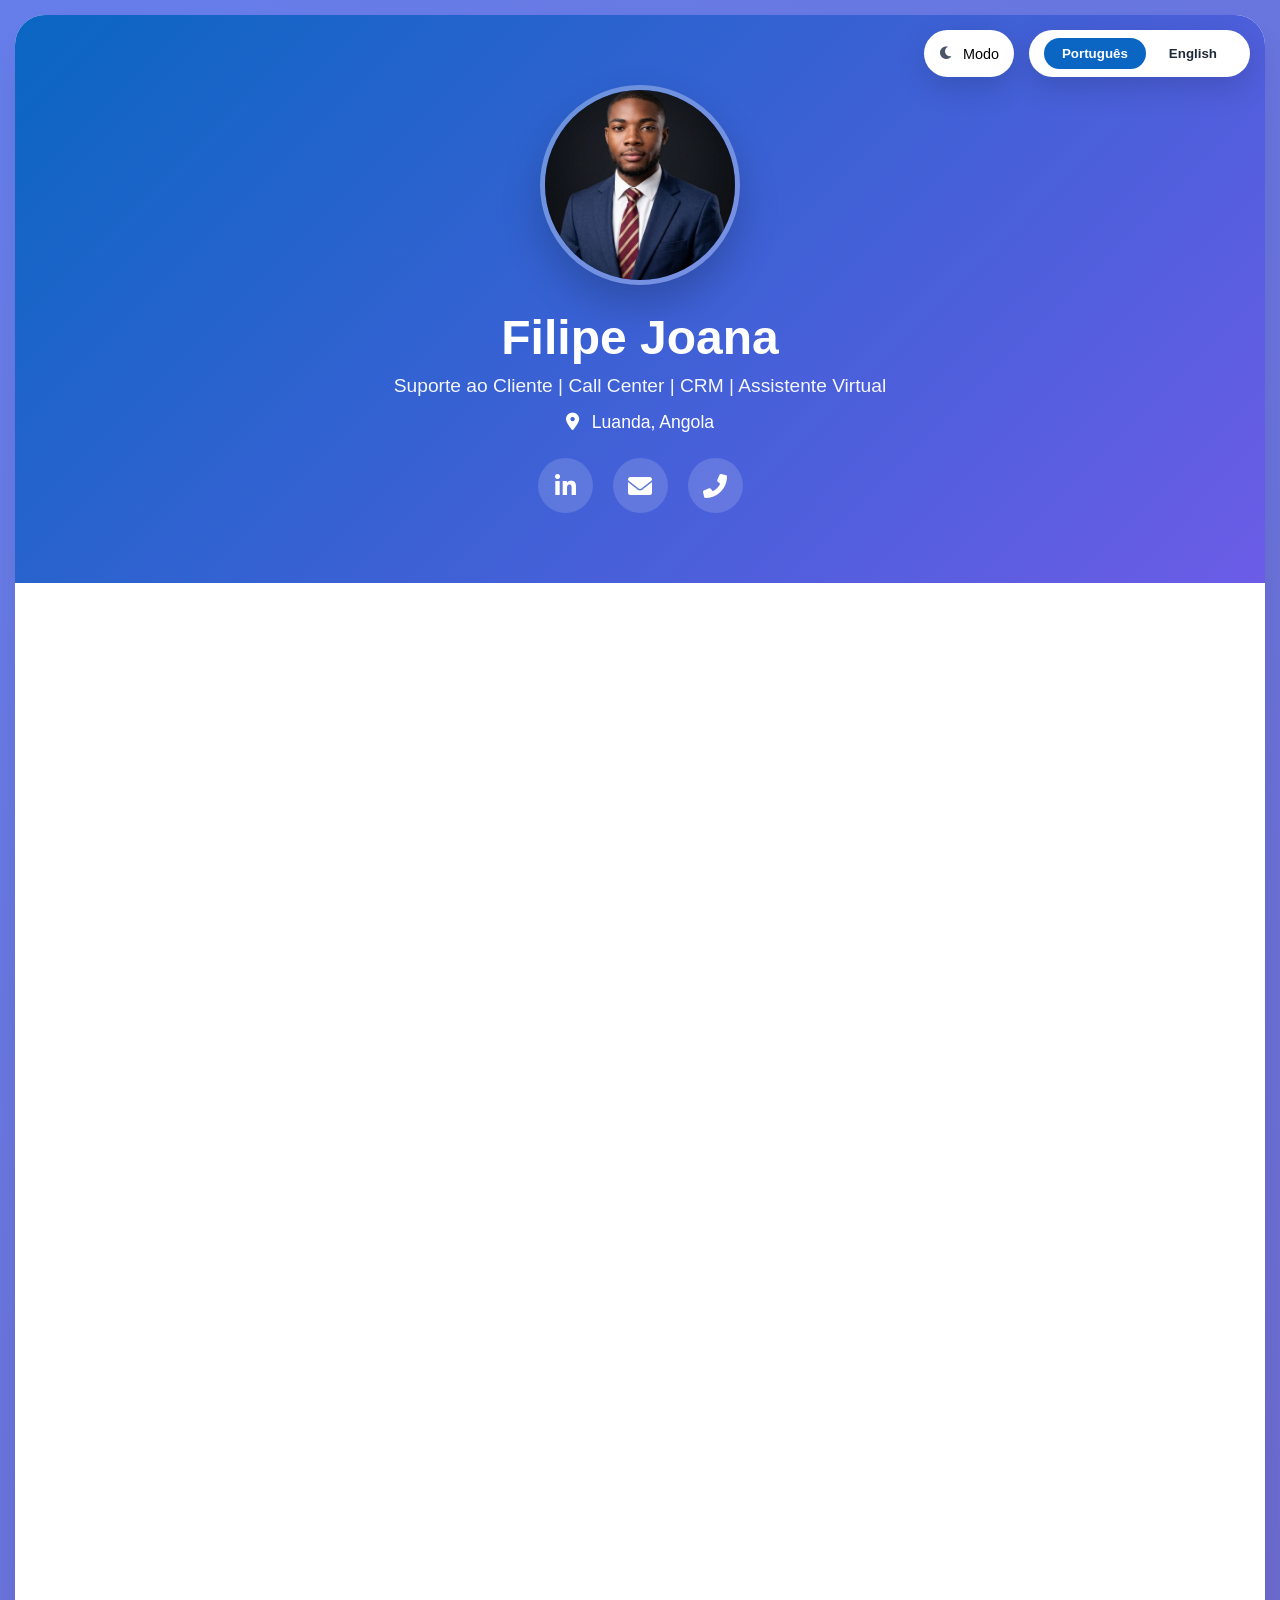
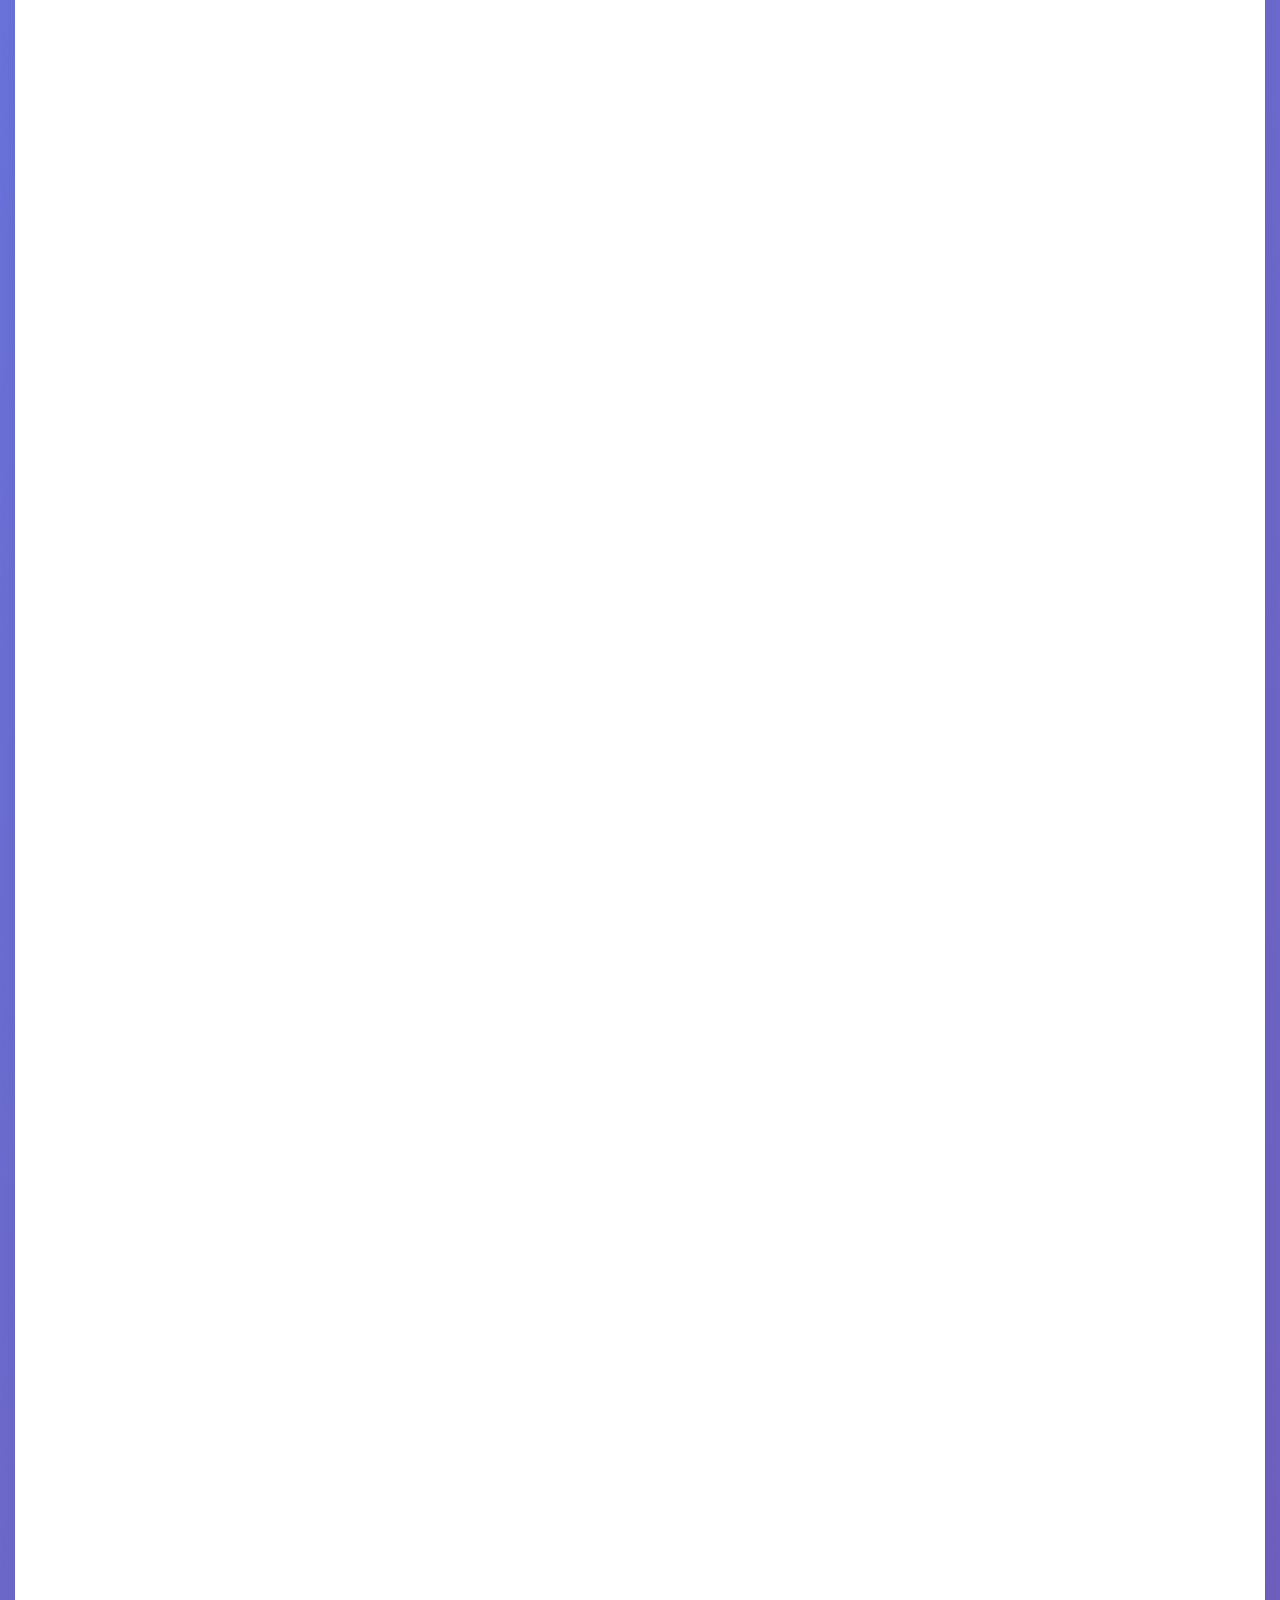
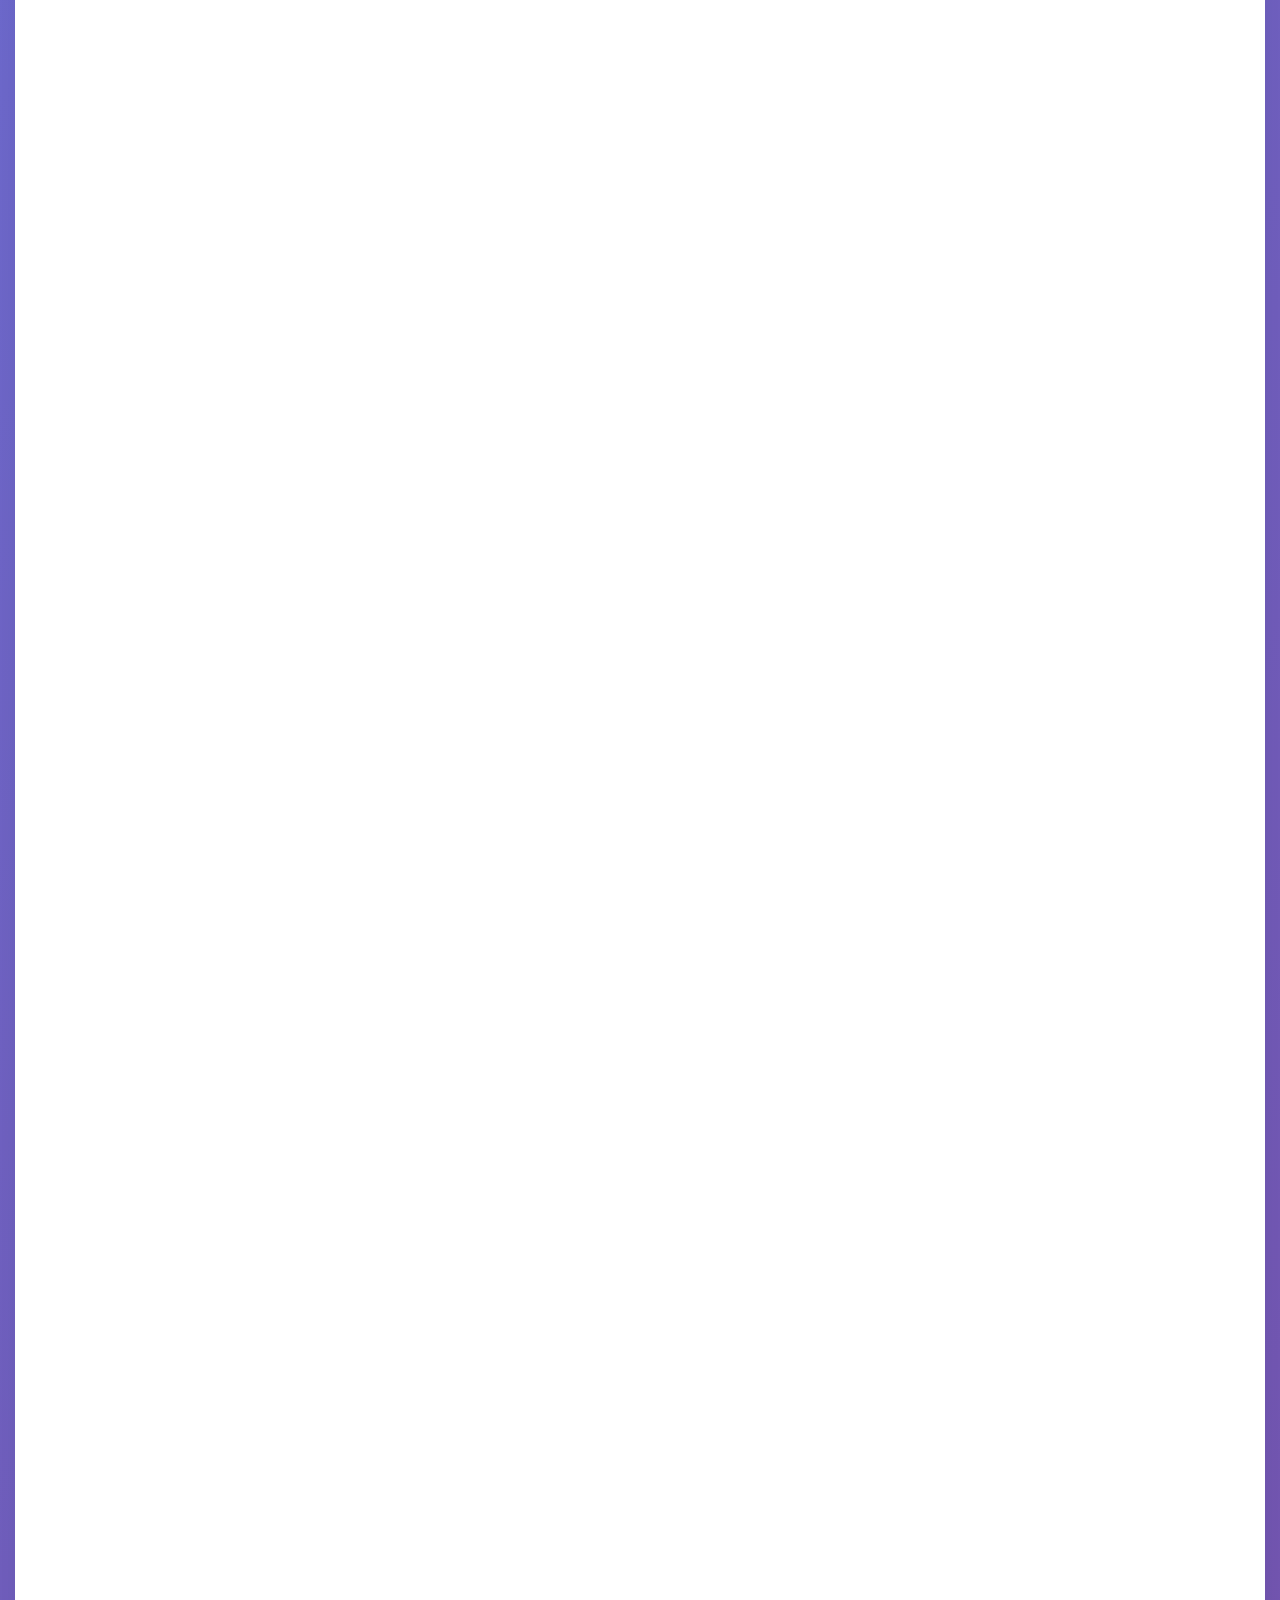
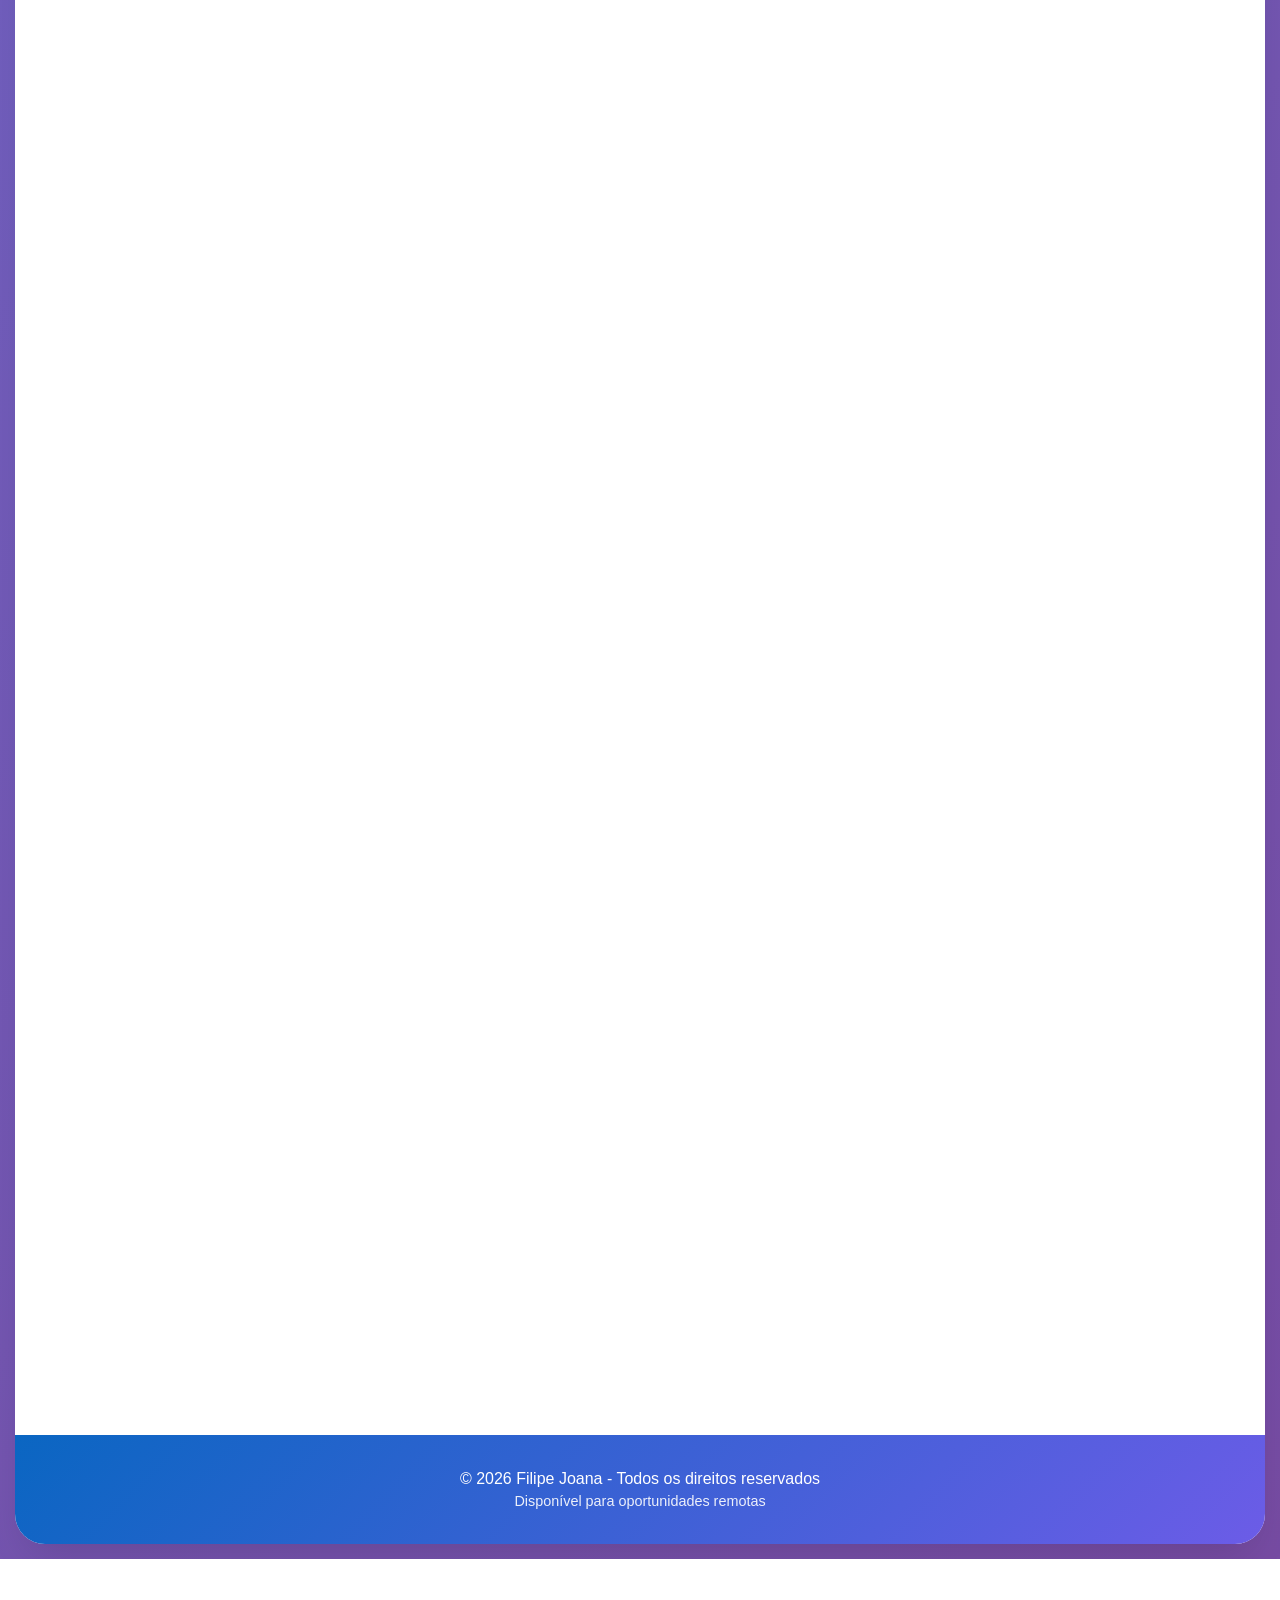
==== commit 2ae11133: "Atualizar schema.org para Organization com logotipo filipe.jpg" ====
--- a/index.html
+++ b/index.html
@@ -33,16 +33,11 @@
     
     <script type="application/ld+json">
     {
-        "@context": "https://schema.org",
-        "@type": "Person",
-        "name": "Filipe Joana",
-        "url": "https://wabiza.online/",
-        "image": "https://wabiza.online/assets/filipe.jpg",
-        "logo": "https://wabiza.online/assets/filipe.jpg",
-        "description": "Portfólio profissional de Filipe Joana - Especialista em Customer Support, Call Center e TI.",
-        "sameAs": [
-            "https://www.linkedin.com/in/filipejoana/"
-        ]
+      "@context": "https://schema.org",
+      "@type": "Organization",
+      "url": "https://wabiza.online",
+      "logo": "https://wabiza.online/assets/filipe.jpg",
+      "name": "Filipe Joana"
     }
     </script>
     
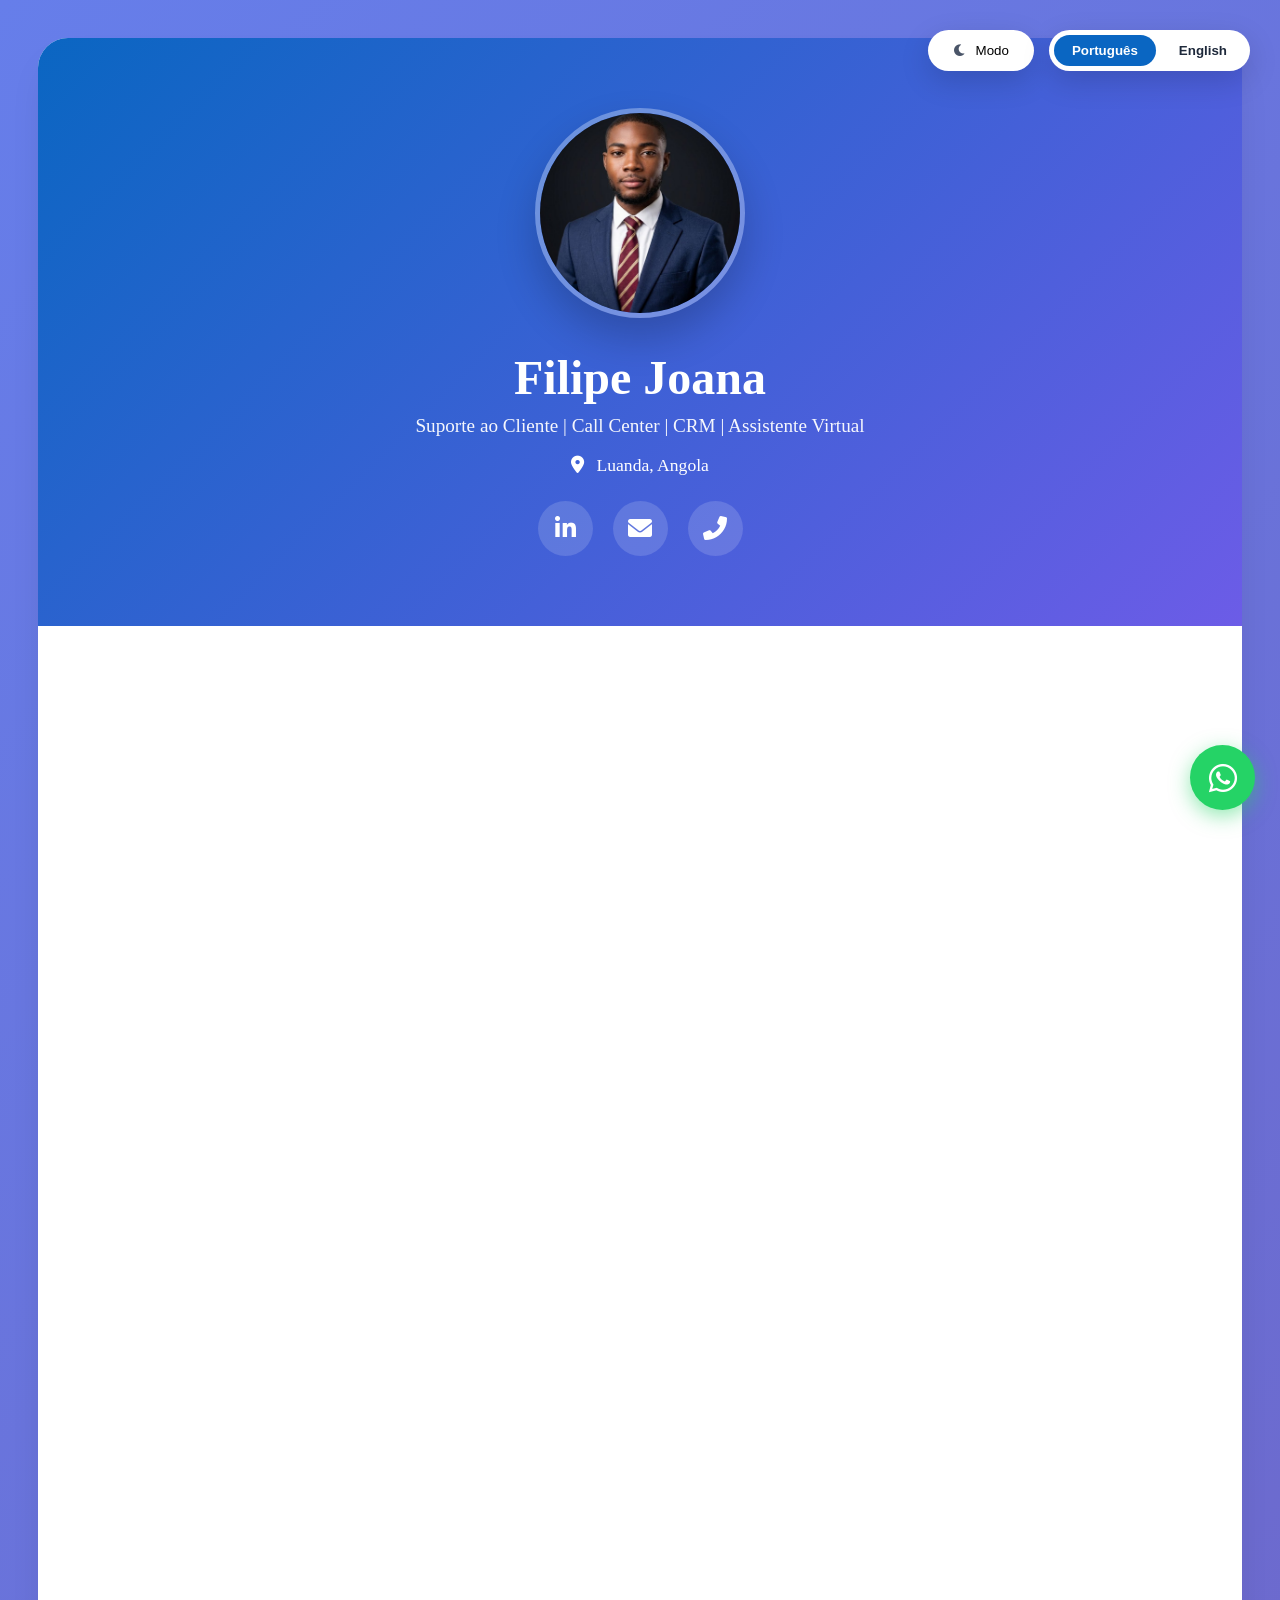
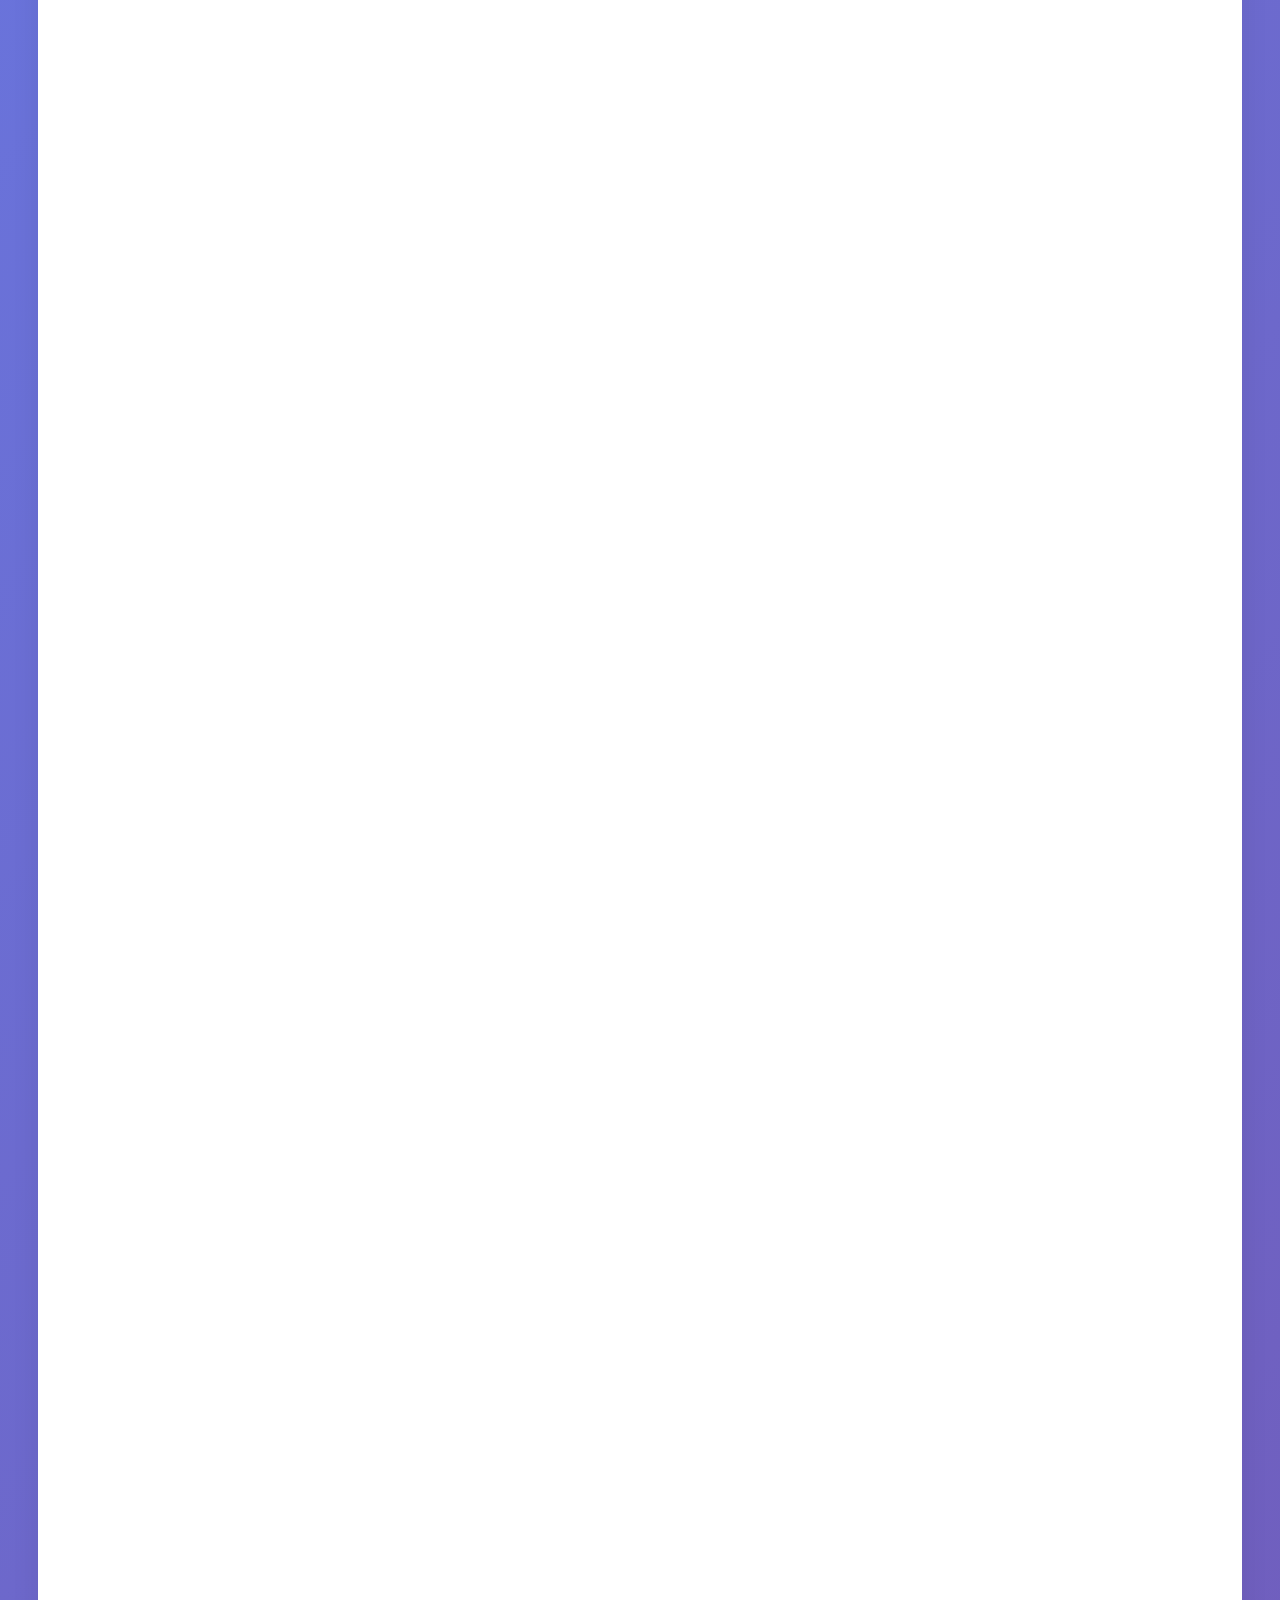
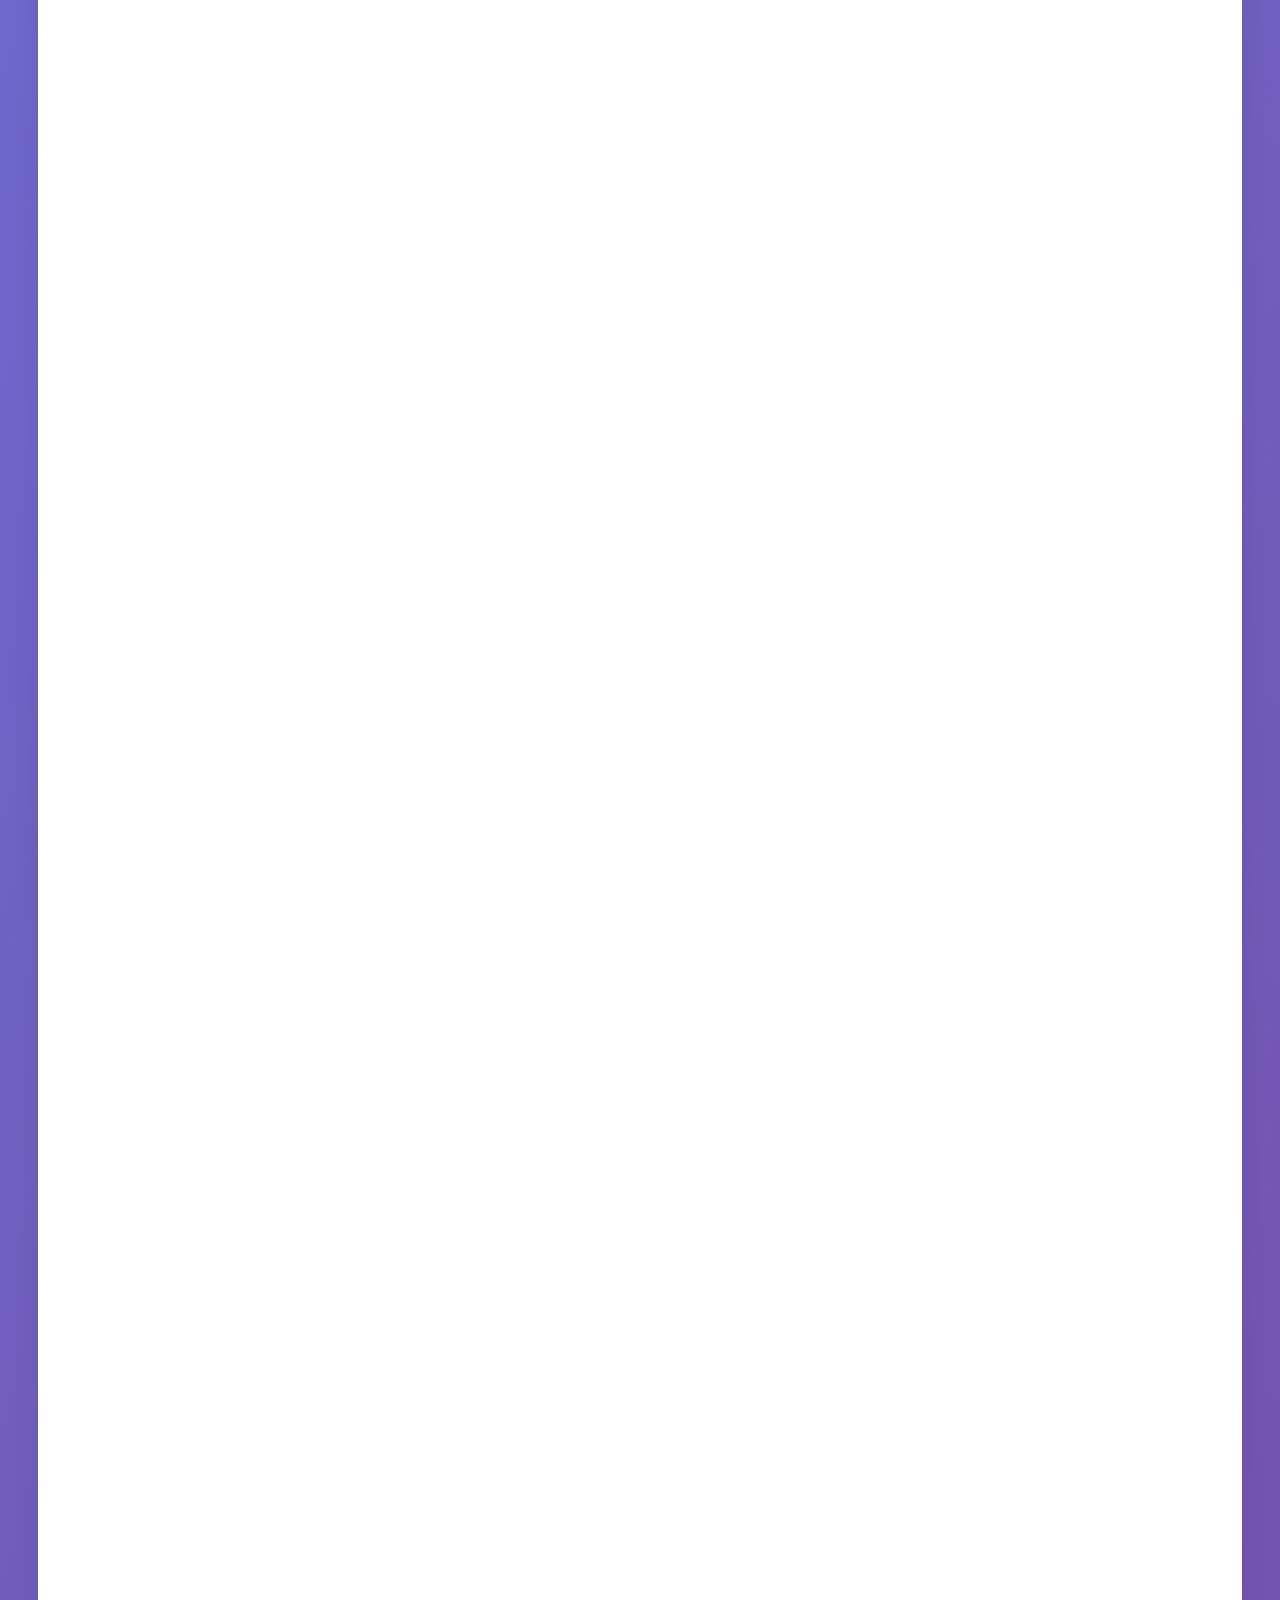
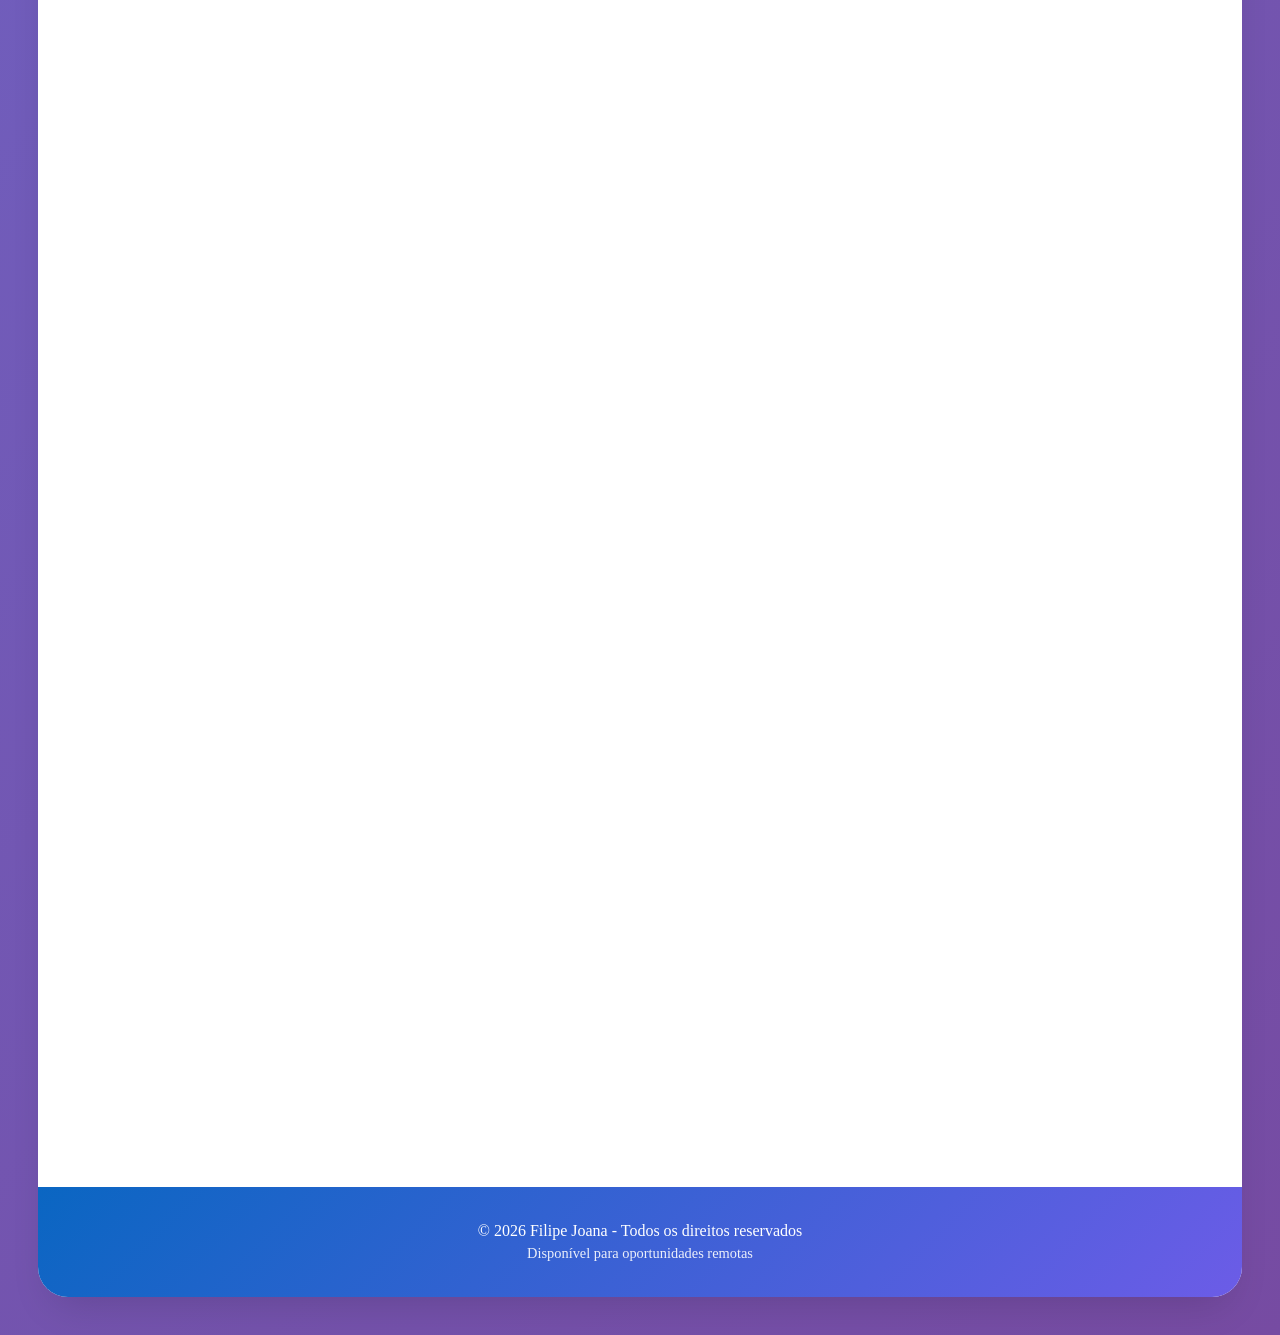
==== commit 356dd61b: "Refatoração total: Design responsivo, ícones SVG, nova seção de Experiência e botão WhatsApp" ====
--- a/index.html
+++ b/index.html
@@ -96,16 +96,38 @@
                 </div>
             </section>
 
-            <!-- PROFESSIONAL EXPERIENCE -->
+<!-- PROFESSIONAL EXPERIENCE -->
             <section class="section" id="experience">
                 <h2 class="section-title" data-i18n="experience.title">Professional Experience</h2>
                 <div class="exp-grid">
+                    <!-- Falas Store -->
+                    <div class="exp-card">
+                        <div class="exp-header falas">
+                            <div class="company-logo">
+                                <img src="images/Falas.jpg" alt="Falas Store" onerror="this.style.display='none'">
+                            </div>
+                            <h3 data-i18n="exp4.title">Atendente e Vendedor</h3>
+                            <p class="company">Falas Store</p>
+                            <p class="period"><i class="far fa-calendar-alt"></i> <span data-i18n="exp4.period">01/04/2026 - 01/05/2026 | Remoto</span></p>
+                        </div>
+                        <ul class="exp-list">
+                            <li><i class="fas fa-check-circle"></i> <span data-i18n="exp4.item1">Atendimento ao cliente 100% online via WhatsApp e Instagram</span></li>
+                            <li><i class="fas fa-check-circle"></i> <span data-i18n="exp4.item2">Apoio na escolha de jogos, games e equipamentos</span></li>
+                            <li><i class="fas fa-check-circle"></i> <span data-i18n="exp4.item3">Gestão de contas digitais internacionais e ativações</span></li>
+                            <li><i class="fas fa-check-circle"></i> <span data-i18n="exp4.item4">Controlo de pedidos e organização de vendas</span></li>
+                            <li><i class="fas fa-check-circle"></i> <span data-i18n="exp4.item5">Comercialização de equipamentos de alto valor e fecho de vendas</span></li>
+                        </ul>
+                    </div>
+
                     <!-- Paco Services -->
                     <div class="exp-card">
                         <div class="exp-header paco">
+                            <div class="company-logo">
+                                <img src="images/Paco.jpg" alt="Paco Services" onerror="this.style.display='none'">
+                            </div>
                             <h3 data-i18n="exp1.title">Virtual Assistant</h3>
                             <p class="company">Paco Services</p>
-                            <p class="period"><i class="far fa-calendar-alt"></i> <span data-i18n="exp1.period">02/2025 ??? 01/2026| Luanda, Angola</span></p>
+                            <p class="period"><i class="far fa-calendar-alt"></i> <span data-i18n="exp1.period">02/2025 - 01/2026 | Luanda, Angola</span></p>
                         </div>
                         <ul class="exp-list">
                             <li><i class="fas fa-check-circle"></i> <span data-i18n="exp1.item1">Managed communication with clients and suppliers in a remote environment</span></li>
@@ -113,18 +135,21 @@
                             <li><i class="fas fa-check-circle"></i> <span data-i18n="exp1.item3">Coordinated workflow and tracked tasks using Trello to ensure deadline compliance</span></li>
                             <li><i class="fas fa-check-circle"></i> <span data-i18n="exp1.item4">Conducted research and organized strategic information for decision-making</span></li>
                             <li><i class="fas fa-check-circle"></i> <span data-i18n="exp1.item5">Provided remote administrative support to optimize internal operations</span></li>
-                            <li><i class="fas fa-check-circle"></i> <span data-i18n="exp1.item6">Coordenação de hor??rios, reservas e comunica????o digital.</span></li>
-                            <li><i class="fas fa-check-circle"></i> <span data-i18n="exp1.item7">Apoio ao processo de vendas: criação de an??ncios (OLX, Vinted)</span></li>
-                            <li><i class="fas fa-check-circle"></i> <span data-i18n="exp1.item8">Gest??o de calend??rio e agendamento de clientes</span></li>
+                            <li><i class="fas fa-check-circle"></i> <span data-i18n="exp1.item6">Coordenação de horários, reservas e comunicação digital</span></li>
+                            <li><i class="fas fa-check-circle"></i> <span data-i18n="exp1.item7">Apoio ao processo de vendas: criação de anúncios (OLX, Vinted)</span></li>
+                            <li><i class="fas fa-check-circle"></i> <span data-i18n="exp1.item8">Gestão de calendário e agendamento de clientes</span></li>
                         </ul>
                     </div>
 
                     <!-- Intertrade Nutrição -->
                     <div class="exp-card">
                         <div class="exp-header inter">
+                            <div class="company-logo">
+                                <img src="images/intertrade.png" alt="Intertrade Nutrição" onerror="this.style.display='none'">
+                            </div>
                             <h3 data-i18n="exp2.title">Call Center Sales Representative</h3>
                             <p class="company">Intertrade Nutrição</p>
-                            <p class="period"><i class="far fa-calendar-alt"></i> <span data-i18n="exp2.period">05/2023 ??? 03/2024 | Luanda, Angola</span></p>
+                            <p class="period"><i class="far fa-calendar-alt"></i> <span data-i18n="exp2.period">05/2023 - 03/2024 | Luanda, Angola</span></p>
                         </div>
                         <ul class="exp-list">
                             <li><i class="fas fa-check-circle"></i> <span data-i18n="exp2.item1">Handled inbound and outbound calls</span></li>
@@ -132,24 +157,27 @@
                             <li><i class="fas fa-check-circle"></i> <span data-i18n="exp2.item3">Identified customer needs and provided tailored solutions</span></li>
                             <li><i class="fas fa-check-circle"></i> <span data-i18n="exp2.item4">Managed order processing and post-sales follow-up</span></li>
                             <li><i class="fas fa-check-circle"></i> <span data-i18n="exp2.item5">Focused on customer satisfaction and retention</span></li>
-                            <li><i class="fas fa-check-circle"></i> <span data-i18n="exp2.item6">Consultative sales of nutritional supplements, focusing on customer needs</span></li>
-                            <li><i class="fas fa-check-circle"></i> <span data-i18n="exp2.item7">Elaboração e envio de relat??rios de atividades atrav??s de ferramentas digitais Telegram</span></li>
+                            <li><i class="fas fa-check-circle"></i> <span data-i18n="exp2.item6">Consultive sales of nutritional supplements</span></li>
+                            <li><i class="fas fa-check-circle"></i> <span data-i18n="exp2.item7">Elaboração e envio de relatórios através do Telegram</span></li>
                         </ul>
                     </div>
 
                     <!-- RWS Group -->
                     <div class="exp-card">
                         <div class="exp-header rws">
+                            <div class="company-logo">
+                                <img src="images/rws.png" alt="RWS Group" onerror="this.style.display='none'">
+                            </div>
                             <h3 data-i18n="exp3.title">Customer Support & Sales Support</h3>
                             <p class="company">RWS Group</p>
-                            <p class="period"><i class="far fa-calendar-alt"></i> <span data-i18n="exp3.period">03/2022 ??? 02/2023 | Luanda, Angola</span></p>
+                            <p class="period"><i class="far fa-calendar-alt"></i> <span data-i18n="exp3.period">03/2022 - 02/2023 | Luanda, Angola</span></p>
                         </div>
                         <ul class="exp-list">
                             <li><i class="fas fa-check-circle"></i> <span data-i18n="exp3.item1">Provided customer support via phone and email</span></li>
                             <li><i class="fas fa-check-circle"></i> <span data-i18n="exp3.item2">Resolved customer inquiries efficiently</span></li>
                             <li><i class="fas fa-check-circle"></i> <span data-i18n="exp3.item3">Supported sales operations and administrative processes</span></li>
-                            <li><i class="fas fa-check-circle"></i> <span data-i18n="exp3.item4">Comunica????o e colabora????o com a equipa atrav??s de plataformas internas (Workplace by Facebook)</span></li>
-                            <li><i class="fas fa-check-circle"></i> <span data-i18n="exp3.item5">Suporte em tarefas administrativas e organiza????o de processos internos</span></li>
+                            <li><i class="fas fa-check-circle"></i> <span data-i18n="exp3.item4">Comunicação e colaboração via Workplace by Facebook</span></li>
+                            <li><i class="fas fa-check-circle"></i> <span data-i18n="exp3.item5">Suporte em tarefas administrativas</span></li>
                         </ul>
                     </div>
                 </div>
@@ -177,6 +205,8 @@
                             <span class="skill-tag" data-i18n="skill.searches">Searches</span>
                             <span class="skill-tag" data-i18n="skill.complaint_resolution">Complaint resolution</span>
                             <span class="skill-tag" data-i18n="skill.customer_satisfaction">Customer Satisfaction</span>
+                            <span class="skill-tag" data-i18n="skill.customer_retention">Customer Retention</span>
+                            <span class="skill-tag" data-i18n="skill.product_knowledge">Conhecimento em produtos digitais e gaming</span>
                         </div>
                     </div>
 
@@ -196,6 +226,9 @@
                             <span class="skill-tag" data-i18n="skill.order_processing">Order Processing</span>
                             <span class="skill-tag" data-i18n="skill.post_sales_follow_up">Post-sales Follow-up</span>
                             <span class="skill-tag" data-i18n="skill.consultative_sales">Consultative Sales</span>
+                            <span class="skill-tag" data-i18n="skill.nutritional_supplements">Nutritional Supplements</span>
+                            <span class="skill-tag" data-i18n="skill.sales_reporting">Sales Reporting</span>
+                            <span class="skill-tag" data-i18n="skill.sales_analysis">Atendimento ao cliente em canais online</span>  
                         </div>
                     </div>
 
@@ -329,18 +362,11 @@
                         </div>
                     </div>
 
-                    <!-- Scheduling -->
+<!-- Project Management -->
                     <div class="tool-category">
-                        <h3><i class="fas fa-calendar-alt"></i> <span data-i18n="tools.scheduling">Scheduling</span></h3>
+                        <h3><i class="fas fa-tasks"></i> <span data-i18n="tools.project">Gestão de Projetos</span></h3>
                         <div class="tool-grid">
                             <div class="tool-item"><img src="scheduling/google-calendar.jpg" alt="Calendar" onerror="this.style.display='none'"><span>Calendar</span></div>
-                        </div>
-                    </div>
-
-                    <!-- Project Management -->
-                    <div class="tool-category">
-                        <h3><i class="fas fa-tasks"></i> <span data-i18n="tools.project">Project Management</span></h3>
-                        <div class="tool-grid">
                             <div class="tool-item"><img src="tools/trello.jpg" alt="Trello" onerror="this.style.display='none'"><span>Trello</span></div>
                             <div class="tool-item"><img src="tools/jira.jpg" alt="Jira" onerror="this.style.display='none'"><span>Jira</span></div>
                             <div class="tool-item"><img src="tools/notion.jpg" alt="Notion" onerror="this.style.display='none'"><span>Notion</span></div>
@@ -362,41 +388,40 @@
                 </div>
             </section>
 
-            <!-- LANGUAGES -->
-            <section class="section" id="languages">
-                <h2 class="section-title" data-i18n="languages.title">Languages</h2>
-                <div class="languages-grid">
-                    <div class="language-card">
-                        <div class="lang-flag"><img src="images/portugal.png" alt="Portuguese"></div>
-                        <div class="lang-name" data-i18n="lang.pt">Portuguese</div>
-                        <div class="lang-level" data-i18n="lang.native">Native</div>
-                        <div class="lang-percent">100%</div>
-                    </div>
-
-                    <div class="language-card" style="background: linear-gradient(135deg, #43cea2 0%, #185a9d 100%);">
-                        <div class="lang-flag"><img src="images/congo.png" alt="Lingala"></div>
-                        <div class="lang-name" data-i18n="lang.lingala">Lingala</div>
-                        <div class="lang-level" data-i18n="lang.fluent">Fluent</div>
-                        <div class="lang-percent">100%</div>
-                    </div>
-
-                    <div class="language-card" style="background: linear-gradient(135deg, #f7971e 0%, #ffd200 100%);">
-                        <div class="lang-flag"><img src="images/estado.png" alt="English"></div>
-                        <div class="lang-name" data-i18n="lang.english">English</div>
-                        <div class="lang-level" data-i18n="lang.basic">Basic</div>
-                        <div class="lang-percent">50%</div>
-                        <div class="lang-improving" data-i18n="lang.improving">em aperfeiçoamento</div>
-                    </div>
-                </div>
-            </section>
-
-            <!-- CONTACT -->
-            <section class="section" id="contact">
-                <h2 class="section-title" data-i18n="contact.title">Contact</h2>
-                <div class="contact-grid">
-                    <!-- Contact Info Card -->
-                    <div class="contact-card">
-                        <h3><i class="fas fa-address-card"></i> <span data-i18n="contact.info">Contact Info</span></h3>
+<!-- LANGUAGES & CONTACT - Side by Side -->
+            <section class="section" id="languages-contact">
+                <div class="side-by-side-grid">
+                    <!-- Languages Card - Consolidated -->
+                    <div class="info-card languages-card-consolidated">
+                        <h3><i class="fas fa-globe"></i> <span data-i18n="languages.title">Idiomas</span></h3>
+                        <div class="language-flags">
+                            <div class="language-item">
+                                <img src="images/portugal.png" alt="Portuguese">
+                                <div class="lang-info">
+                                    <span class="lang-name" data-i18n="lang.pt">Português</span>
+                                    <span class="lang-level" data-i18n="lang.native">Nativo</span>
+                                </div>
+                            </div>
+                            <div class="language-item">
+                                <img src="images/congo.png" alt="Lingala">
+                                <div class="lang-info">
+                                    <span class="lang-name" data-i18n="lang.lingala">Lingala</span>
+                                    <span class="lang-level" data-i18n="lang.fluent">Fluente</span>
+                                </div>
+                            </div>
+                            <div class="language-item">
+                                <img src="images/estado.png" alt="English">
+                                <div class="lang-info">
+                                    <span class="lang-name" data-i18n="lang.english">Inglês</span>
+<span class="lang-level" data-i18n="lang.basic">Básico - Atualmente em Aprimoramento</span>
+                                </div>
+                            </div>
+                        </div>
+                    </div>
+
+                    <!-- Contact Card -->
+                    <div class="info-card contact-card-consolidated">
+                        <h3><i class="fas fa-address-card"></i> <span data-i18n="contact.title">Contactos</span></h3>
                         <div class="contact-item">
                             <i class="fas fa-envelope"></i>
                             <a id="contactEmail" data-obfuscate="email" aria-label="Email"></a>
@@ -407,31 +432,11 @@
                         </div>
                         <div class="contact-item">
                             <i class="fab fa-linkedin"></i>
-                            <a href="https://www.linkedin.com/in/filipejoana/" aria-label="LinkedIn" target="_blank" rel="noopener noreferrer">linkedin.com/in/filipejoana</a>
-                        </div>
-                        
-                        <!-- WhatsApp Button -->
-                        <div class="contact-item whatsapp-btn">
-                            <i class="fab fa-whatsapp"></i>
-                            <a href="https://wa.me/244946787117" target="_blank" rel="noopener noreferrer">WhatsApp</a>
-                        </div>
-                        
-                        <!-- PGP Key -->
-                        <div class="contact-item pgp-key">
-                            <i class="fas fa-key"></i>
-                            <div>
-                                <p>PGP Public Key ID: <strong>4F5A8E71</strong></p>
-                                <a href="/pgp/public_key.asc" download="public_key_4F5A8E71.asc">Download PGP Public Key</a>
-                            </div>
-                        </div>
-                    </div>
-
-                    <!-- Availability Card -->
-                    <div class="contact-card">
-                        <h3><i class="fas fa-clock"></i> <span data-i18n="contact.availability.title">Availability</span></h3>
-                        <div class="availability">
+                            <a href="https://www.linkedin.com/in/filipejoana/" aria-label="LinkedIn" target="_blank" rel="noopener noreferrer">LinkedIn</a>
+                        </div>
+                        <div class="availability-inline">
                             <i class="fas fa-clock"></i>
-                            <span data-i18n="contact.availability">Seg-Sex (9h-18h) | Sáb (9h-12h) - Luanda GMT+1</span>
+                            <span data-i18n="contact.availability">Seg-Sex (9h-17h) - Luanda GMT+1</span>
                         </div>
                     </div>
                 </div>
@@ -445,7 +450,13 @@
         </footer>
     </div>
 
-    <button class="back-top" id="backToTop"><i class="fas fa-arrow-up"></i></button>
+<button class="back-top" id="backToTop"><i class="fas fa-arrow-up"></i></button>
+
+<!-- Floating WhatsApp Button -->
+    <a href="https://wa.me/244946787117" class="whatsapp-floating" target="_blank" rel="noopener noreferrer" aria-label="WhatsApp">
+        <i class="fab fa-whatsapp"></i>
+        <span class="whatsapp-tooltip">Fale no WhatsApp</span>
+    </a>
 
     <!-- JavaScript -->
     <script src="script.js"></script>
--- a/style.css
+++ b/style.css
@@ -1,4 +1,4 @@
-* {
+E* {
     margin: 0;
     padding: 0;
     box-sizing: border-box;
@@ -250,11 +250,36 @@
     margin-top: 15px;
 }
 
-/* ===== EXPERIÊNCIAS ===== */
+/* ===== EXPERIÊNCIAS - Horizontal Scroll ===== */
 .exp-grid {
-    display: grid;
-    grid-template-columns: repeat(auto-fit, minmax(350px, 1fr));
-    gap: 30px;
+    display: flex;
+    flex-wrap: nowrap;
+    gap: 25px;
+    overflow-x: auto;
+    overflow-y: hidden;
+    padding: 10px 5px 25px 5px;
+    scroll-behavior: smooth;
+    -webkit-overflow-scrolling: touch;
+    scroll-snap-type: x mandatory;
+}
+
+/* Scrollbar styling */
+.exp-grid::-webkit-scrollbar {
+    height: 8px;
+}
+
+.exp-grid::-webkit-scrollbar-track {
+    background: rgba(0,0,0,0.05);
+    border-radius: 10px;
+}
+
+.exp-grid::-webkit-scrollbar-thumb {
+    background: linear-gradient(90deg, var(--primary), var(--secondary));
+    border-radius: 10px;
+}
+
+.exp-grid::-webkit-scrollbar-thumb:hover {
+    background: linear-gradient(90deg, var(--secondary), var(--primary));
 }
 
 .exp-card {
@@ -263,6 +288,9 @@
     overflow: hidden;
     box-shadow: var(--shadow);
     transition: all 0.3s;
+    min-width: 320px;
+    max-width: 320px;
+    flex-shrink: 0;
 }
 
 body.dark-mode .exp-card {
@@ -275,13 +303,36 @@
 }
 
 .exp-header {
-    padding: 25px;
-    color: white;
-}
-
-.exp-header.paco { background: linear-gradient(135deg, var(--primary), var(--secondary)); }
-.exp-header.inter { background: linear-gradient(135deg, #00A82D, #0A66C2); }
-.exp-header.rws { background: linear-gradient(135deg, #6c5ce7, #0A66C2); }
+    padding: 15px;
+    color: white;
+}
+
+.exp-header.paco, 
+.exp-header.inter, 
+.exp-header.rws, 
+.exp-header.falas { 
+    background: linear-gradient(135deg, #0A66C2, #004182); 
+    position: relative;
+}
+
+/* Company Logo Style */
+.company-logo {
+    width: 60px;
+    height: 60px;
+    background: white;
+    border-radius: 50%;
+    padding: 5px;
+    margin-bottom: 15px;
+    display: inline-block;
+    box-shadow: 0 4px 15px rgba(0,0,0,0.2);
+}
+
+.company-logo img {
+    width: 100%;
+    height: 100%;
+    object-fit: contain;
+    border-radius: 50%;
+}
 
 .exp-header h3 {
     font-size: 1.5em;
@@ -308,7 +359,7 @@
 }
 
 .exp-list {
-    padding: 25px;
+    padding: 15px;
     list-style: none;
 }
 
@@ -496,17 +547,17 @@
 /* ===== IDIOMAS ===== */
 .languages-grid {
     display: grid;
-    grid-template-columns: repeat(4, 1fr);
-    gap: 20px;
+    grid-template-columns: repeat(3, 1fr);
+    gap: 15px;
 }
 
 .language-card {
-    background: linear-gradient(135deg, #667eea 0%, #764ba2 100%);
-    border-radius: 20px;
-    padding: 25px 15px;
+    background: linear-gradient(135deg, #0A66C2 0%, #004182 100%);
+    border-radius: 15px;
+    padding: 15px 10px;
     text-align: center;
     color: white;
-    box-shadow: 0 15px 35px rgba(0,0,0,0.2);
+    box-shadow: 0 10px 20px rgba(0,0,0,0.15);
     transition: all 0.3s;
     position: relative;
     overflow: hidden;
@@ -534,27 +585,27 @@
 }
 
 .lang-flag {
-    margin-bottom: 15px;
+    margin-bottom: 8px;
 }
 
 .lang-flag img {
-    width: 40px;
-    height: 40px;
+    width: 30px;
+    height: 30px;
     border-radius: 50%;
     object-fit: cover;
-    filter: drop-shadow(0 4px 8px rgba(0,0,0,0.18));
+    filter: drop-shadow(0 2px 4px rgba(0,0,0,0.15));
 }
 
 .lang-name {
-    font-size: 1.4em;
-    font-weight: 700;
+    font-size: 1em;
+    font-weight: 600;
+    margin-bottom: 3px;
+}
+
+.lang-level {
+    font-size: 0.8em;
+    opacity: 0.9;
     margin-bottom: 5px;
-}
-
-.lang-level {
-    font-size: 1em;
-    opacity: 0.9;
-    margin-bottom: 15px;
     font-weight: 500;
 }
 
@@ -627,14 +678,15 @@
 /* ===== CONTATO ===== */
 .contact-grid {
     display: grid;
-    grid-template-columns: repeat(auto-fit, minmax(350px, 1fr));
-    gap: 30px;
+    grid-template-columns: 1fr;
+    max-width: 400px;
+    gap: 20px;
 }
 
 .contact-card {
     background: var(--light-card);
-    border-radius: 20px;
-    padding: 35px;
+    border-radius: 15px;
+    padding: 20px;
     box-shadow: var(--shadow);
     transition: all 0.3s;
 }
@@ -649,11 +701,11 @@
 }
 
 .contact-card h3 {
-    margin-bottom: 25px;
+    margin-bottom: 15px;
     display: flex;
     align-items: center;
     gap: 12px;
-    font-size: 1.4em;
+    font-size: 1.2em;
     color: var(--light-text);
 }
 
@@ -668,10 +720,10 @@
 .contact-item {
     display: flex;
     align-items: center;
-    gap: 15px;
-    margin-bottom: 20px;
-    padding: 15px;
-    border-radius: 12px;
+    gap: 10px;
+    margin-bottom: 8px;
+    padding: 8px;
+    border-radius: 8px;
     transition: all 0.3s;
 }
 
@@ -685,15 +737,15 @@
 }
 
 .contact-item i {
-    width: 45px;
-    height: 45px;
+    width: 30px;
+    height: 30px;
     background: linear-gradient(135deg, var(--primary), var(--secondary));
     color: white;
     border-radius: 50%;
     display: flex;
     align-items: center;
     justify-content: center;
-    font-size: 1.2em;
+    font-size: 0.9em;
     flex-shrink: 0;
 }
 
@@ -703,6 +755,7 @@
     font-weight: 500;
     transition: color 0.3s;
     word-break: break-all;
+    font-size: 0.9em;
 }
 
 body.dark-mode .contact-item a {
@@ -854,10 +907,317 @@
     color: white;
 }
 
+/* ===== FLOATING WHATSAPP BUTTON ===== */
+.whatsapp-floating {
+    position: fixed;
+    bottom: 90px;
+    right: 25px;
+    width: 65px;
+    height: 65px;
+    background: #25D366;
+    border-radius: 50%;
+    display: flex;
+    align-items: center;
+    justify-content: center;
+    box-shadow: 0 6px 20px rgba(37, 211, 102, 0.5);
+    z-index: 9999;
+    transition: all 0.3s ease;
+    animation: whatsapp-pulse 2s infinite;
+    text-decoration: none;
+}
+
+.whatsapp-floating i {
+    font-size: 32px;
+    color: white;
+}
+
+.whatsapp-floating:hover {
+    transform: scale(1.1);
+    box-shadow: 0 8px 25px rgba(37, 211, 102, 0.6);
+    animation: none;
+    background: #128C7E;
+}
+
+.whatsapp-tooltip {
+    position: absolute;
+    bottom: 100%;
+    left: 50%;
+    transform: translateX(-50%);
+    background: #1e293b;
+    color: white;
+    padding: 8px 12px;
+    border-radius: 8px;
+    font-size: 0.85em;
+    white-space: nowrap;
+    opacity: 0;
+    pointer-events: none;
+    transition: all 0.3s ease;
+    margin-bottom: 10px;
+}
+
+.whatsapp-floating:hover .whatsapp-tooltip {
+    opacity: 1;
+    transform: translateX(-50%) translateY(-5px);
+}
+
+@keyframes whatsapp-pulse {
+    0% {
+        box-shadow: 0 0 0 0 rgba(37, 211, 102, 0.7);
+    }
+    70% {
+        box-shadow: 0 0 0 15px rgba(37, 211, 102, 0);
+    }
+    100% {
+        box-shadow: 0 0 0 0 rgba(37, 211, 102, 0);
+    }
+}
+
+/* Mobile adjustments for WhatsApp button */
+@media (max-width: 480px) {
+    .whatsapp-floating {
+        bottom: 80px;
+        right: 15px;
+        width: 55px;
+        height: 55px;
+    }
+    
+    .whatsapp-floating i {
+        font-size: 26px;
+    }
+    
+    .whatsapp-tooltip {
+        display: none;
+    }
+}
+
+/* ===== IDIOMAS COMPACT ===== */
+.language-card.compact {
+    padding: 15px 10px;
+    min-height: auto;
+}
+
+.language-card.compact .lang-flag img {
+    width: 30px;
+    height: 30px;
+}
+
+.language-card.compact .lang-name {
+    font-size: 1em;
+}
+
+.language-card.compact .lang-level {
+    font-size: 0.8em;
+    margin-bottom: 0;
+}
+
+.language-card.compact .lang-improving {
+    font-size: 0.7em;
+    margin-top: 5px;
+}
+
+/* ===== SIDE BY SIDE - Languages & Contact ===== */
+.side-by-side-grid {
+    display: grid;
+    grid-template-columns: repeat(2, 1fr);
+    gap: 25px;
+}
+
+.info-card {
+    background: var(--light-card);
+    border-radius: 20px;
+    padding: 30px;
+    box-shadow: var(--shadow);
+    transition: all 0.3s;
+}
+
+body.dark-mode .info-card {
+    background: var(--dark-card);
+}
+
+.info-card:hover {
+    transform: translateY(-5px);
+    box-shadow: 0 25px 45px -10px rgba(0,0,0,0.2);
+}
+
+.info-card h3 {
+    margin-bottom: 25px;
+    display: flex;
+    align-items: center;
+    gap: 12px;
+    font-size: 1.4em;
+    color: var(--primary);
+}
+
+.info-card h3 i {
+    font-size: 1.1em;
+}
+
+/* Languages Consolidated */
+.languages-card-consolidated .language-flags {
+    display: flex;
+    flex-direction: column;
+    gap: 15px;
+}
+
+.languages-card-consolidated .language-item {
+    display: flex;
+    align-items: center;
+    gap: 15px;
+    padding: 12px;
+    background: var(--light-bg);
+    border-radius: 12px;
+    transition: all 0.3s;
+}
+
+body.dark-mode .languages-card-consolidated .language-item {
+    background: var(--dark-bg);
+}
+
+.languages-card-consolidated .language-item:hover {
+    transform: translateX(5px);
+    background: linear-gradient(135deg, var(--primary), var(--secondary));
+}
+
+.languages-card-consolidated .language-item:hover * {
+    color: white;
+}
+
+.languages-card-consolidated .language-item img {
+    width: 40px;
+    height: 40px;
+    border-radius: 50%;
+    object-fit: cover;
+    box-shadow: 0 3px 10px rgba(0,0,0,0.15);
+}
+
+.languages-card-consolidated .lang-info {
+    display: flex;
+    flex-direction: column;
+    gap: 3px;
+}
+
+.languages-card-consolidated .lang-name {
+    font-size: 1.1em;
+    font-weight: 600;
+    color: var(--light-text);
+}
+
+body.dark-mode .languages-card-consolidated .lang-name {
+    color: var(--dark-text);
+}
+
+.languages-card-consolidated .lang-level {
+    font-size: 0.9em;
+    color: var(--success);
+    font-weight: 500;
+}
+
+.languages-card-consolidated .lang-improving {
+    font-size: 0.8em;
+    margin-left: 5px;
+}
+
+/* Contact Consolidated */
+.contact-card-consolidated .contact-item {
+    display: flex;
+    align-items: center;
+    gap: 15px;
+    margin-bottom: 15px;
+    padding: 12px;
+    border-radius: 12px;
+    transition: all 0.3s;
+}
+
+.contact-card-consolidated .contact-item:hover {
+    background: var(--light-bg);
+    transform: translateX(5px);
+}
+
+body.dark-mode .contact-card-consolidated .contact-item:hover {
+    background: var(--dark-bg);
+}
+
+.contact-card-consolidated .contact-item i {
+    width: 40px;
+    height: 40px;
+    background: linear-gradient(135deg, var(--primary), var(--secondary));
+    color: white;
+    border-radius: 50%;
+    display: flex;
+    align-items: center;
+    justify-content: center;
+    font-size: 1em;
+    flex-shrink: 0;
+}
+
+.contact-card-consolidated .contact-item a {
+    color: var(--light-text);
+    text-decoration: none;
+    font-weight: 500;
+    transition: color 0.3s;
+}
+
+body.dark-mode .contact-card-consolidated .contact-item a {
+    color: var(--dark-text);
+}
+
+.contact-card-consolidated .contact-item a:hover {
+    color: var(--primary);
+}
+
+/* ===== RESPONSIVIDADE - Side by Side ===== */
+@media (max-width: 768px) {
+    .side-by-side-grid {
+        grid-template-columns: 1fr;
+    }
+}
+
+/* ===== CONTACT COMPACT ===== */
+.contact-card.compact {
+    padding: 20px;
+}
+
+.contact-card.compact h3 {
+    font-size: 1.2em;
+    margin-bottom: 15px;
+}
+
+.contact-card.compact .contact-item {
+    padding: 10px;
+    margin-bottom: 10px;
+}
+
+.contact-card.compact .contact-item i {
+    width: 35px;
+    height: 35px;
+    font-size: 1em;
+}
+
+.contact-card.compact .contact-item a {
+    font-size: 0.9em;
+}
+
+/* Availability inline */
+.availability-inline {
+    display: flex;
+    align-items: center;
+    gap: 10px;
+    padding: 10px 15px;
+    background: linear-gradient(135deg, var(--success), #008a24);
+    border-radius: 10px;
+    color: white;
+    margin: 10px 0;
+    font-size: 0.9em;
+}
+
+.availability-inline i {
+    font-size: 1.1em;
+}
+
 /* ===== RESPONSIVIDADE ===== */
 @media (max-width: 1024px) {
     .languages-grid {
-        grid-template-columns: repeat(2, 1fr);
+        grid-template-columns: repeat(3, 1fr);
     }
 }
 
@@ -942,4 +1302,63 @@
         flex-direction: column;
         text-align: center;
     }
-}
+    
+    /* Mobile experience cards - Full width and improved layout */
+    .exp-grid {
+        gap: 20px;
+    }
+    
+    .exp-card {
+        border-radius: 15px;
+    }
+    
+    .exp-header {
+        padding: 20px 15px;
+    }
+    
+    .exp-header h3 {
+        font-size: 1.3em;
+    }
+    
+    .exp-header .company {
+        font-size: 1em;
+    }
+    
+    .exp-header .period {
+        font-size: 0.85em;
+        flex-wrap: wrap;
+    }
+    
+    .exp-list {
+        padding: 20px 15px;
+    }
+    
+    .exp-list li {
+        font-size: 0.95em;
+        margin-bottom: 12px;
+        line-height: 1.5;
+    }
+    
+    /* Company logo adjustment for mobile */
+    .company-logo {
+        width: 50px;
+        height: 50px;
+    }
+}
+
+/* Extra small devices */
+@media (max-width: 360px) {
+    .exp-header {
+        padding: 15px;
+    }
+    
+    .exp-header h3 {
+        font-size: 1.2em;
+    }
+    
+    .company-logo {
+        width: 40px;
+        height: 40px;
+        margin-bottom: 10px;
+    }
+}
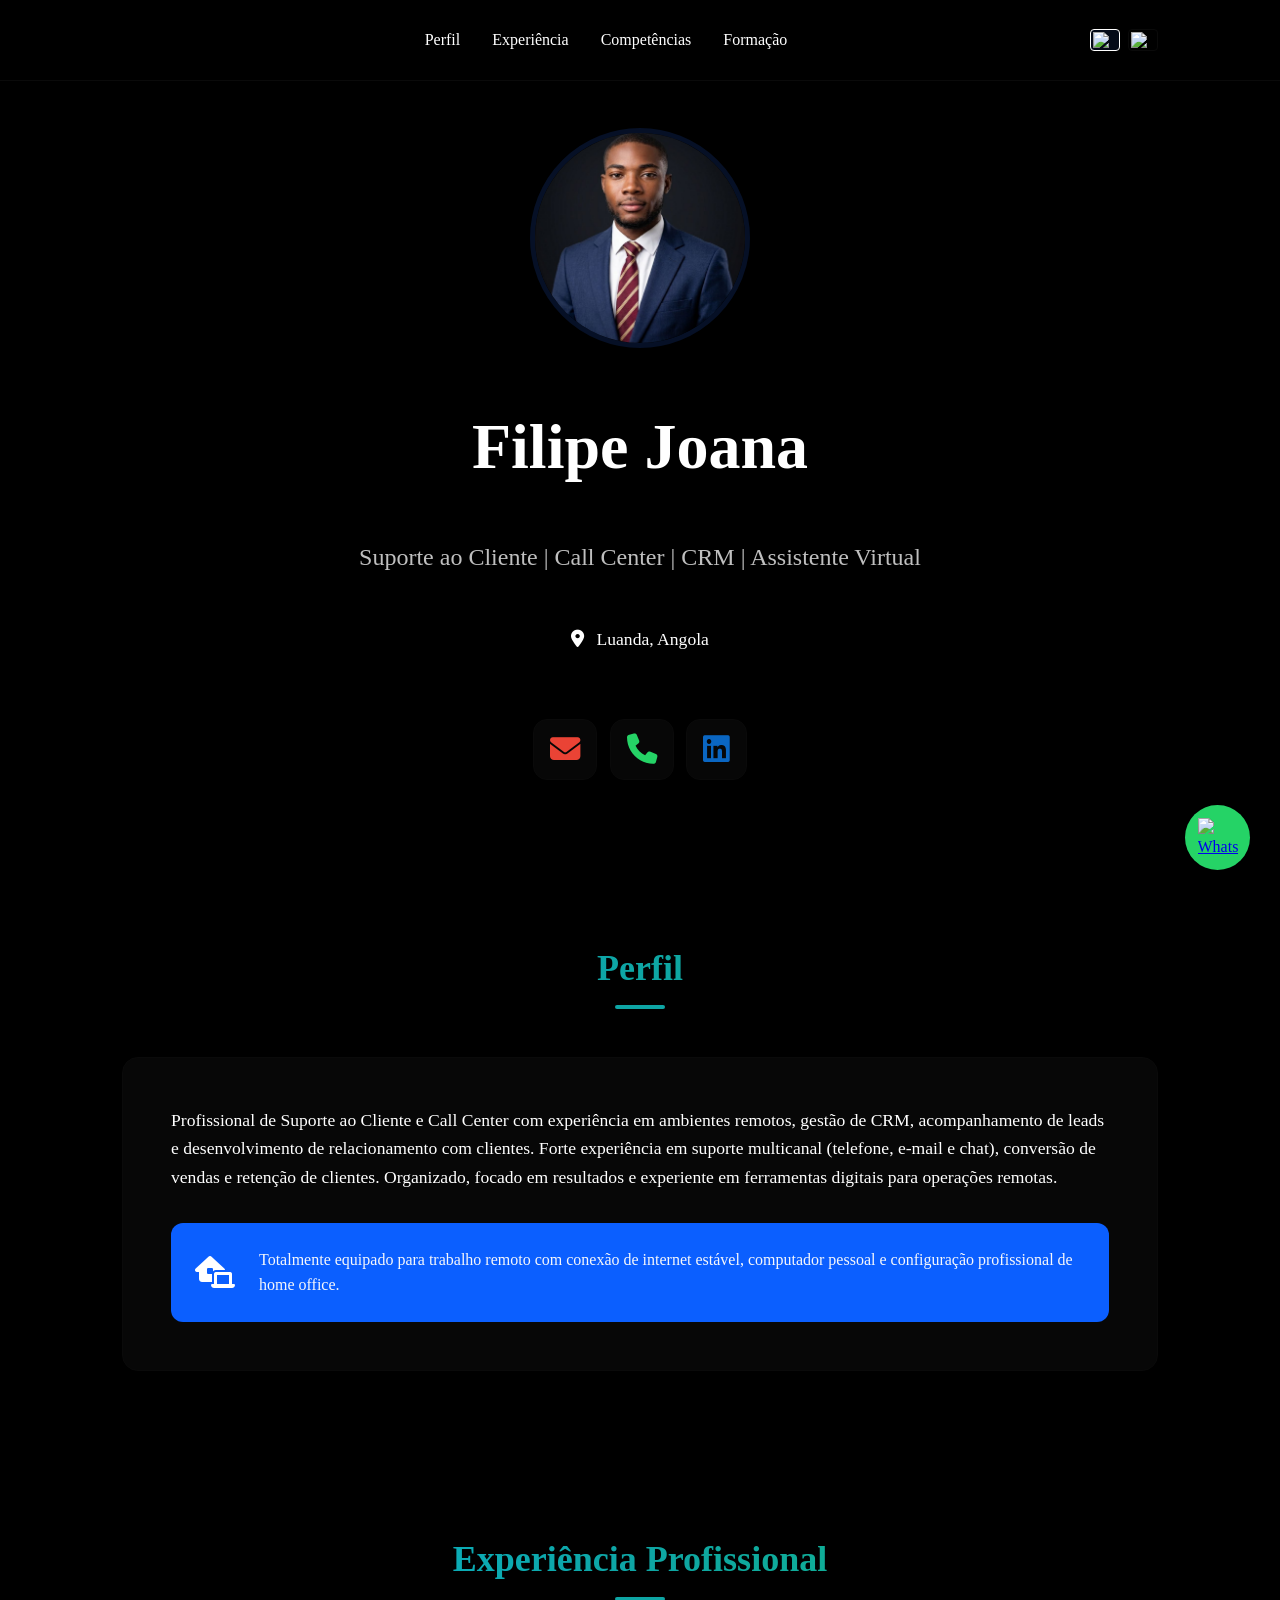
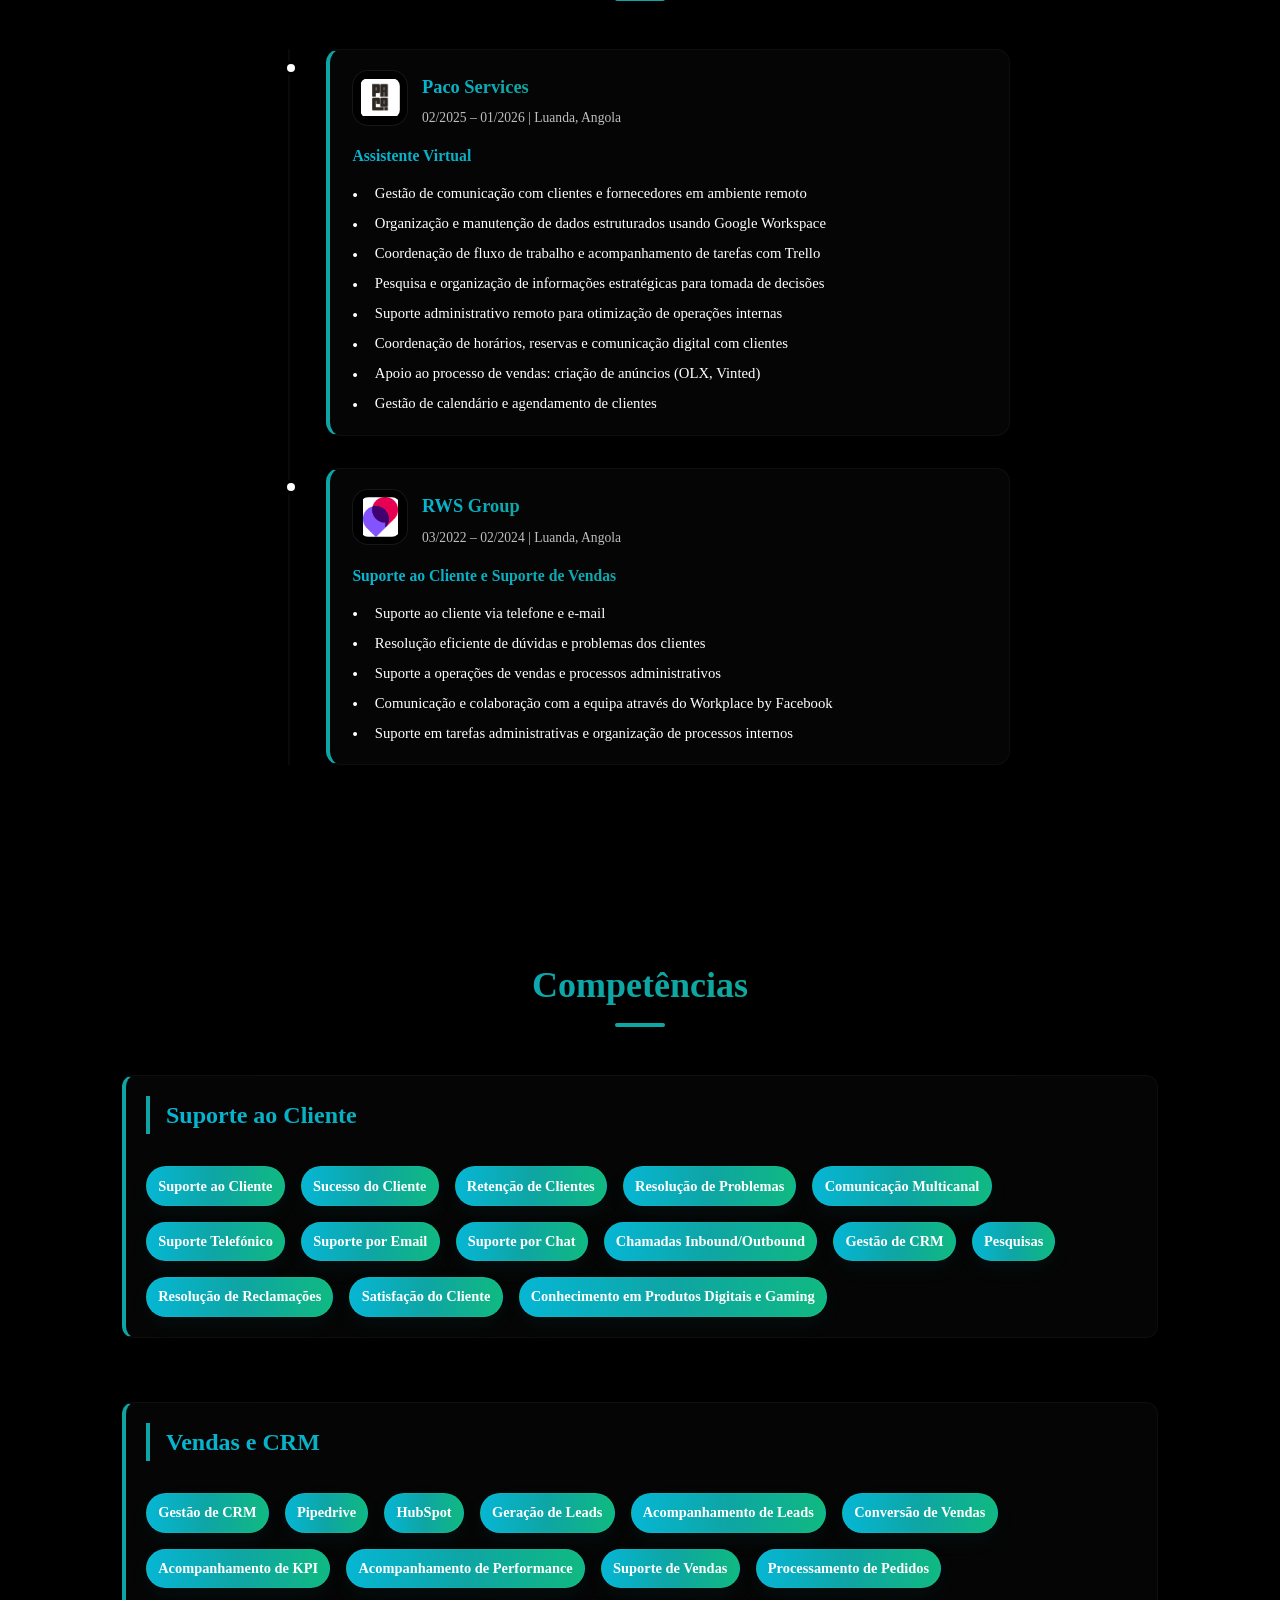
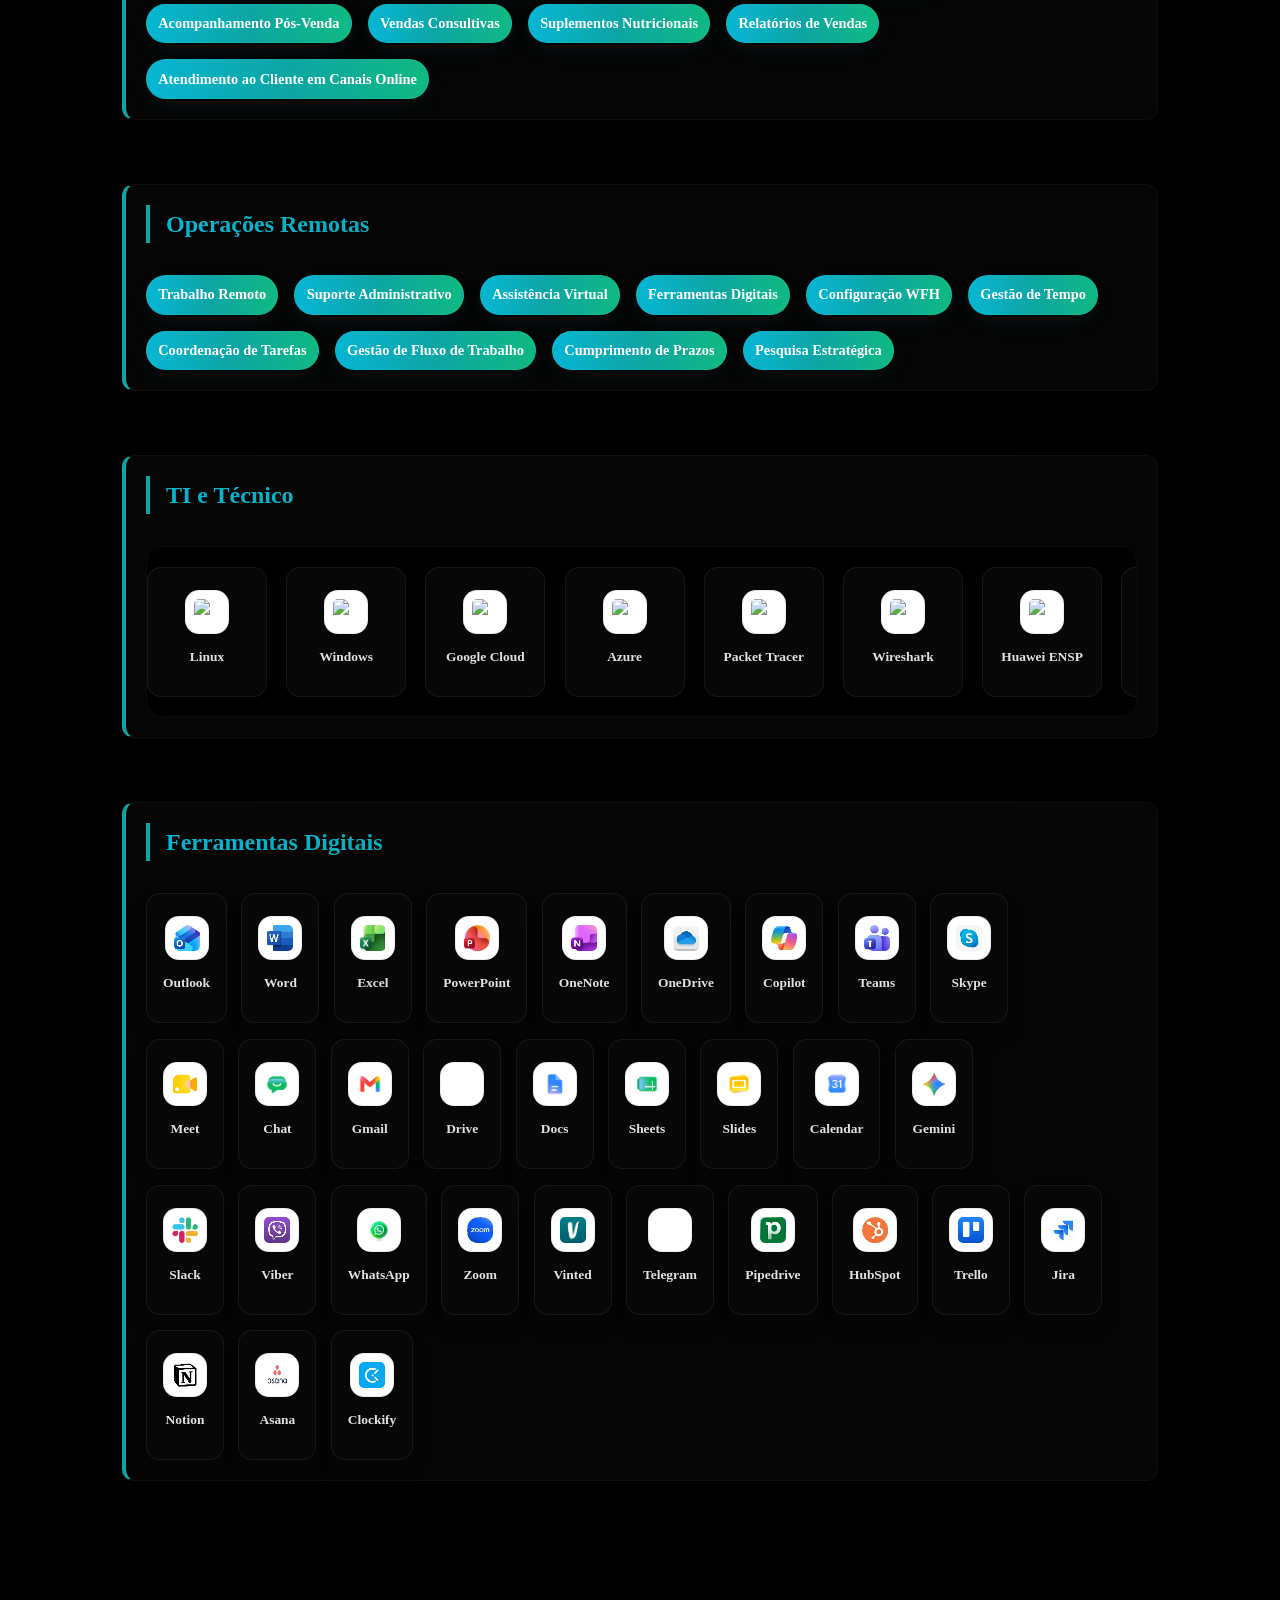
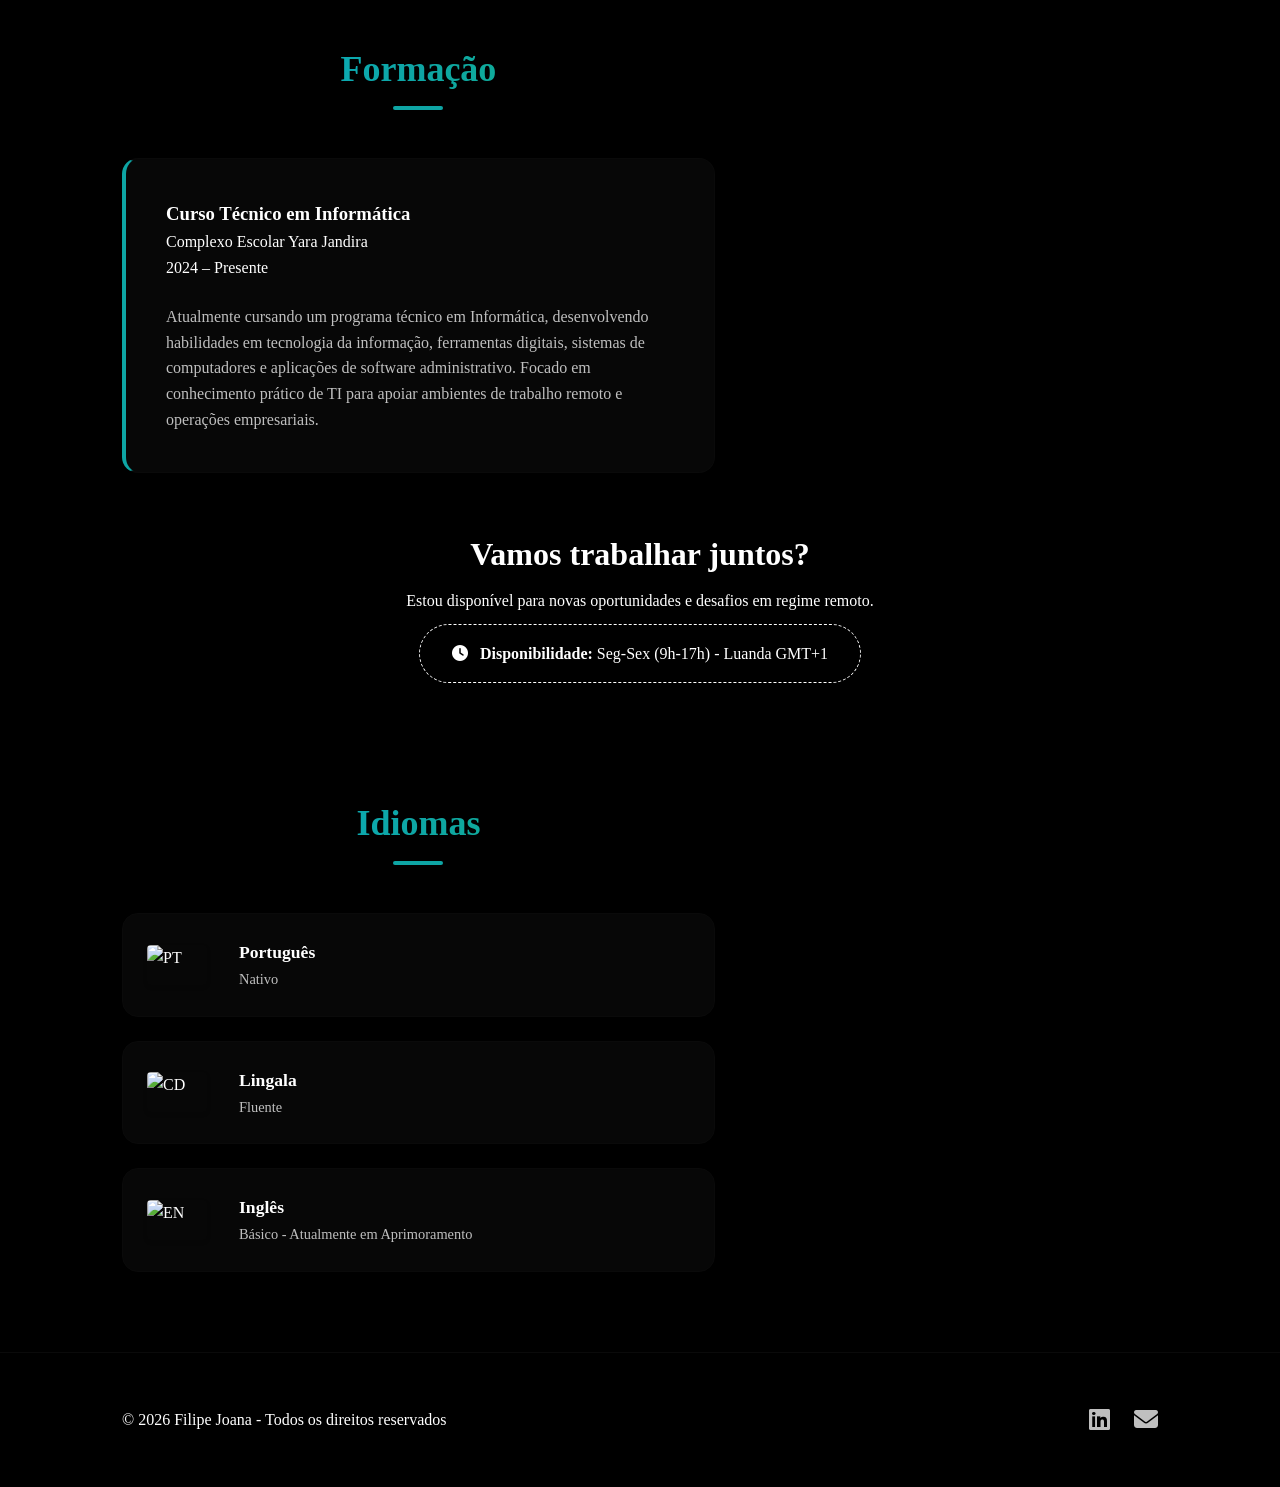
==== commit f0b1903b: "Atualizacao completa: todas as pastas e ficheiros" ====
--- a/index.html
+++ b/index.html
@@ -1,464 +1,385 @@
-﻿<!DOCTYPE html>
-<html lang="pt-BR">
+<!DOCTYPE html>
+<html lang="pt-PT">
 <head>
     <meta charset="UTF-8">
-    <meta name="google-site-verification" content="4PmwRBzoLGPJYNOHP3rCAeD9B5zjWACeGPhJcLWZB8Y" />
-    <meta name="description" content="Portfólio profissional de Filipe Joana - Especialista em Customer Support, Call Center e TI. Soluções t??cnicas e atendimento de excel??ncia.">
-    <meta http-equiv="X-Frame-Options" content="DENY">
-    <meta http-equiv="X-Content-Type-Options" content="nosniff">
-    <meta http-equiv="Referrer-Policy" content="strict-origin-when-cross-origin">
-    <meta http-equiv="X-XSS-Protection" content="1; mode=block">
-    <meta http-equiv="Permissions-Policy" content="geolocation=(), microphone=(), camera=()">
-    <meta http-equiv="Content-Security-Policy" content="default-src 'self'; script-src 'self'; style-src 'self' https://cdnjs.cloudflare.com https://fonts.googleapis.com; font-src 'self' https://cdnjs.cloudflare.com https://fonts.gstatic.com; img-src 'self' data: https://via.placeholder.com; object-src 'none'; base-uri 'self'; frame-ancestors 'none'; form-action 'self'; upgrade-insecure-requests">
     <meta name="viewport" content="width=device-width, initial-scale=1.0">
-    <title>Filipe Joana | Customer Support & Call Center Professional</title>
-    <link rel="canonical" href="https://wabiza.online/">
-    <meta property="og:title" content="Filipe Joana | Customer Support & Call Center Professional">
-    <meta property="og:description" content="Portfólio profissional de Filipe Joana - Especialista em Customer Support, Call Center e TI.">
-    <meta property="og:type" content="website">
-    <meta property="og:url" content="https://wabiza.online/">
-    <meta property="og:image" content="https://wabiza.online/assets/filipe.jpg">
-    <meta property="og:image:type" content="image/jpeg">
-    <meta property="og:image:width" content="1200">
-    <meta property="og:image:height" content="630">
-    <meta property="og:image:alt" content="Filipe Joana">
-    <meta name="twitter:card" content="summary_large_image">
-    <meta name="twitter:title" content="Filipe Joana | Customer Support & Call Center Professional">
-    <meta name="twitter:description" content="Portfólio profissional de Filipe Joana - Especialista em Customer Support, Call Center e TI.">
-    <meta name="twitter:image" content="https://wabiza.online/assets/filipe.jpg">
     
-    <link rel="icon" type="image/jpeg" href="/assets/filipe.jpg">
+    <!-- SEO Meta Tags -->
+    <title>Filipe Joana | Suporte ao Cliente | Call Center | CRM | Assistente Virtual</title>
+    <meta name="description" content="Portfólio profissional de Filipe Joana, especialista em Suporte ao Cliente, Call Center, CRM e Assistente Virtual. Experiência em trabalho remoto e ferramentas digitais.">
+    <link rel="canonical" href="https://www.wabiza.online/">
+    <link rel="icon" href="/assets/filipe.jpg" type="image/jpeg">
     <link rel="shortcut icon" href="/assets/filipe.jpg">
     <link rel="apple-touch-icon" href="/assets/filipe.jpg">
     
+    <!-- Open Graph / Facebook -->
+    <meta property="og:type" content="website">
+    <meta property="og:url" content="https://www.wabiza.online/">
+    <meta property="og:title" content="Filipe Joana | Suporte ao Cliente & Assistente Virtual">
+    <meta property="og:description" content="Especialista em Suporte ao Cliente e Call Center com vasta experiência em CRM e operações remotas.">
+    <meta property="og:image" content="https://www.wabiza.online/assets/filipe.jpg">
+    <meta property="og:image:alt" content="Filipe Joana">
+    <meta property="og:image:type" content="image/jpeg">
+    <meta name="twitter:card" content="summary_large_image">
+    <meta name="twitter:image" content="https://www.wabiza.online/assets/filipe.jpg">
+    <link rel="image_src" href="https://www.wabiza.online/assets/filipe.jpg">
+
+    <!-- JSON-LD Schema -->
     <script type="application/ld+json">
     {
       "@context": "https://schema.org",
-      "@type": "Organization",
-      "url": "https://wabiza.online",
-      "logo": "https://wabiza.online/assets/filipe.jpg",
-      "name": "Filipe Joana"
+      "@type": "Person",
+      "name": "Filipe Joana",
+      "jobTitle": "Customer Support Specialist",
+      "url": "https://www.wabiza.online",
+      "sameAs": [
+        "https://www.linkedin.com/in/filipejoana/"
+      ],
+      "address": {
+        "@type": "PostalAddress",
+        "addressLocality": "Luanda",
+        "addressCountry": "Angola"
+      }
     }
     </script>
+
+    <!-- Fonts & Icons -->
+    <link rel="stylesheet" href="https://cdnjs.cloudflare.com/ajax/libs/font-awesome/6.4.0/css/all.min.css">
     
-    <!-- Font Awesome -->
-    <link rel="stylesheet" href="https://cdnjs.cloudflare.com/ajax/libs/font-awesome/6.0.0/css/all.min.css" integrity="sha384-3B6NwesSXE7YJlcLI9RpRqGf2p/EgVH8BgoKTaUrmKNDkHPStTQ3EyoYjCGXaOTS" crossorigin="anonymous">
-    
-    <!-- Google Fonts -->
-    <link href="https://fonts.googleapis.com/css2?family=Poppins:wght@300;400;500;600;700&display=swap" rel="stylesheet" integrity="sha384-Y4Jt0LYeeyoXoBydfCfliLSyt4SEikX5SraRCgCwlxFZEZA6MH0Kh6iyiI95CyUY" crossorigin="anonymous">
-    
-    <!-- CSS -->
+    <!-- Custom CSS -->
     <link rel="stylesheet" href="style.css">
 </head>
-<body>
-    <!-- Controles Flutuantes -->
-    <div class="floating-controls">
-        <button class="control-btn" id="themeToggle">
-            <i class="fas fa-moon"></i>
-            <i class="fas fa-sun" style="display: none;"></i>
-            <span>Modo</span>
-        </button>
-        <div class="lang-selector">
-            <button class="lang-btn active" data-lang="pt">Português</button>
-            <button class="lang-btn" data-lang="en">English</button>
+<body class="light-mode">
+    <!-- Header / Navigation -->
+    <header>
+        <nav class="container">
+            <div class="logo">
+            </div>
+            <ul class="nav-links">
+                <li><a href="#profile" data-i18n="nav-profile">Perfil</a></li>
+                <li><a href="#experience" data-i18n="nav-experience">Experiência</a></li>
+                <li><a href="#skills" data-i18n="nav-skills">Competências</a></li>
+                <li><a href="#education" data-i18n="nav-education">Formação</a></li>
+            </ul>
+            <div class="nav-actions">
+                <div class="lang-switcher">
+                    <button class="lang-btn active" data-lang="pt">
+                        <img src="https://flagcdn.com/pt.svg" alt="PT">
+                    </button>
+                    <button class="lang-btn" data-lang="en">
+                        <img src="https://flagcdn.com/gb.svg" alt="EN">
+                    </button>
+                </div>
+                <div class="mobile-menu-btn">
+                    <i class="fas fa-bars"></i>
+                </div>
+            </div>
+        </nav>
+    </header>
+
+    <main>
+        <!-- Hero Section -->
+        <section id="hero" class="hero-section">
+            <div class="container">
+                <div class="hero-content">
+                    <div class="hero-image">
+                        <img src="assets/filipe.jpg" alt="Filipe Joana" loading="lazy" onerror="this.src='https://via.placeholder.com/320x320?text=Filipe+Joana'">
+                    </div>
+                    <h1 data-i18n="hero-title">Filipe Joana</h1>
+                    <h2 data-i18n="hero-subtitle"></h2>
+                    <p class="location"><i class="fas fa-map-marker-alt"></i> Luanda, Angola</p>
+                    <div class="contact-icons">
+                        <a href="mailto:filipejanny@hotmail.com" class="contact-icon-link" aria-label="Email"><i class="fas fa-envelope"></i></a>
+                        <a href="tel:+244946787117" class="contact-icon-link" aria-label="Telefone"><i class="fas fa-phone"></i></a>
+                        <a href="https://www.linkedin.com/in/filipejoana/" target="_blank" class="contact-icon-link" aria-label="LinkedIn"><i class="fab fa-linkedin"></i></a>
+                    </div>
+                </div>
+            </div>
+        </section>
+
+        <!-- Profile Section -->
+        <section id="profile" class="section">
+            <div class="container">
+                <h2 class="section-title" data-i18n="profile-title">Perfil</h2>
+                <div class="profile-card">
+                    <p data-i18n="profile-desc">Profissional de Suporte ao Cliente e Call Center com experiência em ambientes remotos, gestão de CRM, acompanhamento de leads e desenvolvimento de relacionamento com clientes. Forte experiência em suporte multicanal (telefone, e-mail e chat), conversão de vendas e retenção de clientes. Organizado, focado em resultados e experiente em ferramentas digitais para operações remotas.</p>
+                    <div class="setup-info">
+                        <i class="fas fa-laptop-house"></i>
+                        <p data-i18n="profile-setup">Totalmente equipado para trabalho remoto com conexão de internet estável, computador pessoal e configuração profissional de home office.</p>
+                    </div>
+                </div>
+            </div>
+        </section>
+
+        <!-- Experience Section -->
+        <section id="experience" class="section bg-alt">
+            <div class="container">
+                <h2 class="section-title" data-i18n="experience-title">Experiência Profissional</h2>
+                <div class="timeline">
+                    <!-- Paco Services -->
+                    <div class="timeline-item">
+                        <div class="timeline-dot"></div>
+                        <div class="timeline-content">
+                            <div class="timeline-header">
+                                <div class="experience-logo">
+                                    <img src="images/Paco.jpg" alt="Paco Services logo" loading="lazy" onerror="this.src='https://via.placeholder.com/64?text=Logo'">
+                                </div>
+                                <div>
+                                    <h3>Paco Services</h3>
+                                    <span class="date">02/2025 – 01/2026 | Luanda, Angola</span>
+                                </div>
+                            </div>
+                            <p class="role" data-i18n="exp2-role">Assistente Virtual</p>
+                            <ul class="exp-details">
+                                <li data-i18n="exp2-d1">Gestão de comunicação com clientes e fornecedores em ambiente remoto</li>
+                                <li data-i18n="exp2-d2">Organização e manutenção de dados estruturados usando Google Workspace</li>
+                                <li data-i18n="exp2-d3">Coordenação de fluxo de trabalho e acompanhamento de tarefas com Trello</li>
+                                <li data-i18n="exp2-d4">Pesquisa e organização de informações estratégicas para tomada de decisões</li>
+                                <li data-i18n="exp2-d5">Suporte administrativo remoto para otimização de operações internas</li>
+                                <li data-i18n="exp2-d6">Coordenação de horários, reservas e comunicação digital com clientes</li>
+                                <li data-i18n="exp2-d7">Apoio ao processo de vendas: criação de anúncios (OLX, Vinted)</li>
+                                <li data-i18n="exp2-d8">Gestão de calendário e agendamento de clientes</li>
+                            </ul>
+                        </div>
+                    </div>
+                    <!-- RWS Group -->
+                    <div class="timeline-item">
+                        <div class="timeline-dot"></div>
+                        <div class="timeline-content">
+                            <div class="timeline-header">
+                                <div class="experience-logo">
+                                    <img src="images/rws.png" alt="RWS Group logo" loading="lazy" onerror="this.src='https://via.placeholder.com/64?text=Logo'">
+                                </div>
+                                <div>
+                                    <h3>RWS Group</h3>
+                                    <span class="date">03/2022 – 02/2024 | Luanda, Angola</span>
+                                </div>
+                            </div>
+                            <p class="role" data-i18n="exp4-role">Suporte ao Cliente e Suporte de Vendas</p>
+                            <ul class="exp-details">
+                                <li data-i18n="exp4-d1">Suporte ao cliente via telefone e e-mail</li>
+                                <li data-i18n="exp4-d2">Resolução eficiente de dúvidas e problemas dos clientes</li>
+                                <li data-i18n="exp4-d3">Suporte a operações de vendas e processos administrativos</li>
+                                <li data-i18n="exp4-d4">Comunicação e colaboração com a equipa através do Workplace by Facebook</li>
+                                <li data-i18n="exp4-d5">Suporte em tarefas administrativas e organização de processos internos</li>
+                            </ul>
+                        </div>
+                    </div>
+                </div>
+            </div>
+        </section>
+
+        <!-- Skills Section -->
+        <section id="skills" class="section">
+            <div class="container">
+                <h2 class="section-title" data-i18n="skills-title">Competências</h2>
+                <div class="skills-wrapper">
+                    <!-- Text Only Sections -->
+                    <div class="skill-group">
+                        <h3 data-i18n="skills-cat-support">Suporte ao Cliente</h3>
+                        <div class="skill-text-list">
+                            <span data-i18n="s-support-1">Suporte ao Cliente</span>
+                            <span data-i18n="s-support-2">Sucesso do Cliente</span>
+                            <span data-i18n="s-support-3">Retenção de Clientes</span>
+                            <span data-i18n="s-support-4">Resolução de Problemas</span>
+                            <span data-i18n="s-support-5">Comunicação Multicanal</span>
+                            <span data-i18n="s-support-6">Suporte Telefónico</span>
+                            <span data-i18n="s-support-7">Suporte por Email</span>
+                            <span data-i18n="s-support-8">Suporte por Chat</span>
+                            <span data-i18n="s-support-9">Chamadas Inbound/Outbound</span>
+                            <span data-i18n="s-support-10">Gestão de CRM</span>
+                            <span data-i18n="s-support-11">Pesquisas</span>
+                            <span data-i18n="s-support-12">Resolução de Reclamações</span>
+                            <span data-i18n="s-support-13">Satisfação do Cliente</span>
+                            <span data-i18n="s-support-14">Conhecimento em Produtos Digitais e Gaming</span>
+                        </div>
+                    </div>
+
+                    <div class="skill-group">
+                        <h3 data-i18n="skills-cat-sales">Vendas e CRM</h3>
+                        <div class="skill-text-list">
+                            <span data-i18n="s-sales-1">Gestão de CRM</span>
+                            <span data-i18n="s-sales-2">Pipedrive</span>
+                            <span data-i18n="s-sales-3">HubSpot</span>
+                            <span data-i18n="s-sales-4">Geração de Leads</span>
+                            <span data-i18n="s-sales-5">Acompanhamento de Leads</span>
+                            <span data-i18n="s-sales-6">Conversão de Vendas</span>
+                            <span data-i18n="s-sales-7">Acompanhamento de KPI</span>
+                            <span data-i18n="s-sales-8">Acompanhamento de Performance</span>
+                            <span data-i18n="s-sales-9">Suporte de Vendas</span>
+                            <span data-i18n="s-sales-10">Processamento de Pedidos</span>
+                            <span data-i18n="s-sales-11">Acompanhamento Pós-Venda</span>
+                            <span data-i18n="s-sales-12">Vendas Consultivas</span>
+                            <span data-i18n="s-sales-13">Suplementos Nutricionais</span>
+                            <span data-i18n="s-sales-14">Relatórios de Vendas</span>
+                            <span data-i18n="s-sales-15">Atendimento ao Cliente em Canais Online</span>
+                        </div>
+                    </div>
+
+                    <div class="skill-group">
+                        <h3 data-i18n="skills-cat-remote">Operações Remotas</h3>
+                        <div class="skill-text-list">
+                            <span data-i18n="s-remote-1">Trabalho Remoto</span>
+                            <span data-i18n="s-remote-2">Suporte Administrativo</span>
+                            <span data-i18n="s-remote-3">Assistência Virtual</span>
+                            <span data-i18n="s-remote-4">Ferramentas Digitais</span>
+                            <span data-i18n="s-remote-5">Configuração WFH</span>
+                            <span data-i18n="s-remote-6">Gestão de Tempo</span>
+                            <span data-i18n="s-remote-7">Coordenação de Tarefas</span>
+                            <span data-i18n="s-remote-8">Gestão de Fluxo de Trabalho</span>
+                            <span data-i18n="s-remote-9">Cumprimento de Prazos</span>
+                            <span data-i18n="s-remote-10">Pesquisa Estratégica</span>
+                        </div>
+                    </div>
+
+                    <!-- Sections WITH Logos and Animation -->
+                    <div class="skill-group">
+                        <h3 data-i18n="skills-cat-it">TI e Técnico</h3>
+                        <div class="scrolling-wrapper">
+                            <div class="scrolling-content">
+                                <div class="tool-item"><img src="https://cdn.worldvectorlogo.com/logos/tux.svg" alt="Linux"><span>Linux</span></div>
+                                <div class="tool-item"><img src="https://cdn.worldvectorlogo.com/logos/microsoft-windows-22.svg" alt="Windows"><span>Windows</span></div>
+                                <div class="tool-item"><img src="https://cdn.worldvectorlogo.com/logos/google-cloud-1.svg" alt="GCP"><span>Google Cloud</span></div>
+                                <div class="tool-item"><img src="https://cdn.worldvectorlogo.com/logos/azure-2.svg" alt="Azure"><span>Azure</span></div>
+                                <div class="tool-item"><img src="https://www.vectorlogo.zone/logos/cisco/cisco-icon.svg" alt="Packet Tracer"><span>Packet Tracer</span></div>
+                                <div class="tool-item"><img src="https://cdn.worldvectorlogo.com/logos/wireshark.svg" alt="Wireshark"><span>Wireshark</span></div>
+                                <div class="tool-item"><img src="https://cdn.worldvectorlogo.com/logos/huawei-2.svg" alt="Huawei"><span>Huawei ENSP</span></div>
+                                <!-- Duplicate for seamless loop -->
+                                <div class="tool-item"><img src="https://cdn.worldvectorlogo.com/logos/tux.svg" alt="Linux"><span>Linux</span></div>
+                                <div class="tool-item"><img src="https://cdn.worldvectorlogo.com/logos/microsoft-windows-22.svg" alt="Windows"><span>Windows</span></div>
+                                <div class="tool-item"><img src="https://cdn.worldvectorlogo.com/logos/google-cloud-1.svg" alt="GCP"><span>Google Cloud</span></div>
+                                <div class="tool-item"><img src="https://cdn.worldvectorlogo.com/logos/azure-2.svg" alt="Azure"><span>Azure</span></div>
+                            </div>
+                        </div>
+                    </div>
+
+                    <div class="skill-group">
+                        <h3 data-i18n="skills-cat-tools">Ferramentas Digitais</h3>
+                        <div class="tools-list">
+                            <div class="tools-row">
+                                <div class="tools-row-items">
+                                    <div class="tool-item"><img src="communication/outlook.jpg" alt="Outlook" loading="lazy" onerror="this.src='https://via.placeholder.com/60?text=Logo'"><span>Outlook</span></div>
+                                    <div class="tool-item"><img src="microsoft%20office/microsoft-word.jpg" alt="Word" loading="lazy" onerror="this.src='https://via.placeholder.com/60?text=Logo'"><span>Word</span></div>
+                                    <div class="tool-item"><img src="microsoft%20office/excel.jpg" alt="Excel" loading="lazy" onerror="this.src='https://via.placeholder.com/60?text=Logo'"><span>Excel</span></div>
+                                    <div class="tool-item"><img src="microsoft%20office/microsoft-powerpoint.jpg" alt="PowerPoint" loading="lazy" onerror="this.src='https://via.placeholder.com/60?text=Logo'"><span>PowerPoint</span></div>
+                                    <div class="tool-item"><img src="microsoft%20office/OneNote.jpg" alt="OneNote" loading="lazy" onerror="this.src='https://via.placeholder.com/60?text=Logo'"><span>OneNote</span></div>
+                                    <div class="tool-item"><img src="microsoft%20office/onedrive.jpg" alt="OneDrive" loading="lazy" onerror="this.src='https://via.placeholder.com/60?text=Logo'"><span>OneDrive</span></div>
+                                    <div class="tool-item"><img src="microsoft%20office/Copilot.jpg" alt="Copilot" loading="lazy" onerror="this.src='https://via.placeholder.com/60?text=Logo'"><span>Copilot</span></div>
+                                    <div class="tool-item"><img src="communication/microsoft-teams.jpg" alt="Teams" loading="lazy" onerror="this.src='https://via.placeholder.com/60?text=Logo'"><span>Teams</span></div>
+                                    <div class="tool-item"><img src="communication/skype.jpg" alt="Skype" loading="lazy" onerror="this.src='https://via.placeholder.com/60?text=Logo'"><span>Skype</span></div>
+                                </div>
+                            </div>
+                            <div class="tools-row">
+                                <div class="tools-row-items">
+                                    <div class="tool-item"><img src="google%20workplace/Meet.png" alt="Meet" loading="lazy" onerror="this.src='https://via.placeholder.com/60?text=Logo'"><span>Meet</span></div>
+                                    <div class="tool-item"><img src="google%20workplace/chat.png" alt="Chat" loading="lazy" onerror="this.src='https://via.placeholder.com/60?text=Logo'"><span>Chat</span></div>
+                                    <div class="tool-item"><img src="google%20workplace/Gmail.png" alt="Gmail" loading="lazy" onerror="this.src='https://via.placeholder.com/60?text=Logo'"><span>Gmail</span></div>
+                                    <div class="tool-item"><img src="google%20workplace/Drive.png" alt="Drive" loading="lazy" onerror="this.src='https://via.placeholder.com/60?text=Logo'"><span>Drive</span></div>
+                                    <div class="tool-item"><img src="google%20workplace/Docs.png" alt="Docs" loading="lazy" onerror="this.src='https://via.placeholder.com/60?text=Logo'"><span>Docs</span></div>
+                                    <div class="tool-item"><img src="google%20workplace/Sheet.png" alt="Sheets" loading="lazy" onerror="this.src='https://via.placeholder.com/60?text=Logo'"><span>Sheets</span></div>
+                                    <div class="tool-item"><img src="google%20workplace/Slides.png" alt="Slides" loading="lazy" onerror="this.src='https://via.placeholder.com/60?text=Logo'"><span>Slides</span></div>
+                                    <div class="tool-item"><img src="google%20workplace/Calendar.png" alt="Calendar" loading="lazy" onerror="this.src='https://via.placeholder.com/60?text=Logo'"><span>Calendar</span></div>
+                                    <div class="tool-item"><img src="google%20workplace/gemini.jpg" alt="Gemini" loading="lazy" onerror="this.src='https://via.placeholder.com/60?text=Logo'"><span>Gemini</span></div>
+                                </div>
+                            </div>
+                            <div class="tools-row">
+                                <div class="tools-row-items">
+                                    <div class="tool-item"><img src="communication/slack.jpg" alt="Slack" loading="lazy" onerror="this.src='https://via.placeholder.com/60?text=Logo'"><span>Slack</span></div>
+                                    <div class="tool-item"><img src="communication/viber.jpg" alt="Viber" loading="lazy" onerror="this.src='https://via.placeholder.com/60?text=Logo'"><span>Viber</span></div>
+                                    <div class="tool-item"><img src="communication/WhatsApp.png" alt="WhatsApp" loading="lazy" onerror="this.src='https://via.placeholder.com/60?text=Logo'"><span>WhatsApp</span></div>
+                                    <div class="tool-item"><img src="communication/zoom.jpg" alt="Zoom" loading="lazy" onerror="this.src='https://via.placeholder.com/60?text=Logo'"><span>Zoom</span></div>
+                                    <div class="tool-item"><img src="communication/vinted.png" alt="Vinted" loading="lazy" onerror="this.src='https://via.placeholder.com/60?text=Logo'"><span>Vinted</span></div>
+                                    <div class="tool-item"><img src="https://cdn.worldvectorlogo.com/logos/telegram-1.svg" alt="Telegram" loading="lazy" onerror="this.src='https://via.placeholder.com/60?text=Logo'"><span>Telegram</span></div>
+                                    <div class="tool-item"><img src="crm/pipedrive.jpg" alt="Pipedrive" loading="lazy" onerror="this.src='https://via.placeholder.com/60?text=Logo'"><span>Pipedrive</span></div>
+                                    <div class="tool-item"><img src="crm/HubSpot.jpg" alt="HubSpot" loading="lazy" onerror="this.src='https://via.placeholder.com/60?text=Logo'"><span>HubSpot</span></div>
+                                    <div class="tool-item"><img src="tools/trello.jpg" alt="Trello" loading="lazy" onerror="this.src='https://via.placeholder.com/60?text=Logo'"><span>Trello</span></div>
+                                    <div class="tool-item"><img src="tools/jira.jpg" alt="Jira" loading="lazy" onerror="this.src='https://via.placeholder.com/60?text=Logo'"><span>Jira</span></div>
+                                    <div class="tool-item"><img src="tools/notion.jpg" alt="Notion" loading="lazy" onerror="this.src='https://via.placeholder.com/60?text=Logo'"><span>Notion</span></div>
+                                    <div class="tool-item"><img src="tools/Asana.jpg" alt="Asana" loading="lazy" onerror="this.src='https://via.placeholder.com/60?text=Logo'"><span>Asana</span></div>
+                                    <div class="tool-item"><img src="tools/clockify.jpg" alt="Clockify" loading="lazy" onerror="this.src='https://via.placeholder.com/60?text=Logo'"><span>Clockify</span></div>
+                                </div>
+                            </div>
+                        </div>
+                    </div>
+                </div>
+            </div>
+        </section>
+
+        <!-- Education & Languages -->
+        <section id="education" class="section bg-alt">
+            <div class="container">
+                <div class="edu-lang-grid">
+                    <div class="education-box">
+                        <h2 class="section-title" data-i18n="education-title">Formação</h2>
+                        <div class="edu-item">
+                            <h3>Curso Técnico em Informática</h3>
+                            <p>Complexo Escolar Yara Jandira</p>
+                            <p class="date">2024 – <span data-i18n="present">Presente</span></p>
+                            <p class="edu-desc" data-i18n="edu-desc">Atualmente cursando um programa técnico em Informática, desenvolvendo habilidades em tecnologia da informação, ferramentas digitais, sistemas de computadores e aplicações de software administrativo. Focado em conhecimento prático de TI para apoiar ambientes de trabalho remoto e operações empresariais.</p>
+                        </div>
+                        <!-- availability moved to center between Formation and Languages -->
+                    </div>
+                    <div class="availability-center">
+                        <div class="contact-info-centered">
+                            <h3 data-i18n="contact-subtitle">Vamos trabalhar juntos?</h3>
+                            <p data-i18n="contact-desc">Estou disponível para novas oportunidades e desafios em regime remoto.</p>
+                            <div class="availability-banner" aria-label="Disponibilidade">
+                                <i class="fas fa-clock"></i>
+                                <p><strong data-i18n="contact-avail">Disponibilidade:</strong> Seg-Sex (9h-17h) - Luanda GMT+1</p>
+                            </div>
+                        </div>
+                    </div>
+
+                    <div class="languages-box">
+                        <h2 class="section-title" data-i18n="languages-title">Idiomas</h2>
+                        <div class="lang-logos-grid">
+                            <div class="lang-logo-item">
+                                <img src="https://flagcdn.com/pt.svg" alt="PT">
+                                <div class="lang-info">
+                                    <strong data-i18n="lang-pt">Português</strong>
+                                    <span data-i18n="lang-pt-level">Nativo</span>
+                                </div>
+                            </div>
+                            <div class="lang-logo-item">
+                                <img src="https://flagcdn.com/cd.svg" alt="CD">
+                                <div class="lang-info">
+                                    <strong data-i18n="lang-ln">Lingala</strong>
+                                    <span data-i18n="lang-ln-level">Fluente</span>
+                                </div>
+                            </div>
+                            <div class="lang-logo-item">
+                                <img src="https://flagcdn.com/gb.svg" alt="EN">
+                                <div class="lang-info">
+                                    <strong data-i18n="lang-en">Inglês</strong>
+                                    <span data-i18n="lang-en-level">Básico - Atualmente em Aprimoramento</span>
+                                </div>
+                            </div>
+                        </div>
+                    </div>
+                </div>
+            </div>
+        </section>
+
+        <!-- Contact section removed; availability banner moved to Education section -->
+    </main>
+
+    <footer>
+        <div class="container">
+            <div class="footer-content">
+                <p>&copy; 2026 Filipe Joana - <span data-i18n="footer-rights">Todos os direitos reservados</span></p>
+                <div class="footer-social">
+                    <a href="https://www.linkedin.com/in/filipejoana/" target="_blank"><i class="fab fa-linkedin"></i></a>
+                    <a href="mailto:filipejanny@hotmail.com"><i class="fas fa-envelope"></i></a>
+                </div>
+            </div>
         </div>
-    </div>
-
-    <div class="container">
-        <!-- HEADER -->
-        <header class="profile-header">
-            <div class="profile-img-wrapper">
-                <img src="/assets/filipe.jpg" alt="Filipe Joana" onerror="this.src='https://via.placeholder.com/200x200?text=Filipe+Joana'">
-            </div>
-            <h1 class="profile-name">Filipe Joana</h1>
-            <p class="profile-title" data-i18n="title">Customer Support | Call Center | CRM | Virtual Assistant</p>
-            <p class="profile-location"><i class="fas fa-map-marker-alt"></i> Luanda, Angola</p>
-            
-            <div class="social-links">
-                <a href="https://www.linkedin.com/in/filipejoana/" aria-label="LinkedIn" target="_blank" rel="noopener noreferrer"><i class="fab fa-linkedin-in"></i></a>
-                <a href="#contact" id="socialEmail" data-obfuscate="email" aria-label="Email"><i class="fas fa-envelope"></i></a>
-                <a href="#contact" id="socialPhone" data-obfuscate="phone" aria-label="Phone"><i class="fas fa-phone-alt"></i></a>
-            </div>
-        </header>
-
-        <!-- CONTE??DO PRINCIPAL -->
-        <main class="content">
-            <!-- PROFILE SECTION -->
-            <section class="section" id="profile">
-                <h2 class="section-title" data-i18n="profile.title">Profile</h2>
-                <div class="profile-section">
-                    <p data-i18n="profile.text1">Customer Support and Call Center professional with experience in remote environments, CRM management, lead follow-up, and customer relationship development. Strong background in multichannel support (phone, email, and chat), sales conversion, and customer retention. Organized, results-driven, and experienced in digital tools for remote operations.</p>
-                    <p data-i18n="profile.text2">Fully equipped for remote work with stable internet connection, personal computer, and professional home office setup.</p>
-                    <div class="remote-badge">
-                        <i class="fas fa-check-circle"></i>
-                        <span data-i18n="profile.available">Available for remote work ??? Immediate start</span>
-                    </div>
-                </div>
-            </section>
-
-<!-- PROFESSIONAL EXPERIENCE -->
-            <section class="section" id="experience">
-                <h2 class="section-title" data-i18n="experience.title">Professional Experience</h2>
-                <div class="exp-grid">
-                    <!-- Falas Store -->
-                    <div class="exp-card">
-                        <div class="exp-header falas">
-                            <div class="company-logo">
-                                <img src="images/Falas.jpg" alt="Falas Store" onerror="this.style.display='none'">
-                            </div>
-                            <h3 data-i18n="exp4.title">Atendente e Vendedor</h3>
-                            <p class="company">Falas Store</p>
-                            <p class="period"><i class="far fa-calendar-alt"></i> <span data-i18n="exp4.period">01/04/2026 - 01/05/2026 | Remoto</span></p>
-                        </div>
-                        <ul class="exp-list">
-                            <li><i class="fas fa-check-circle"></i> <span data-i18n="exp4.item1">Atendimento ao cliente 100% online via WhatsApp e Instagram</span></li>
-                            <li><i class="fas fa-check-circle"></i> <span data-i18n="exp4.item2">Apoio na escolha de jogos, games e equipamentos</span></li>
-                            <li><i class="fas fa-check-circle"></i> <span data-i18n="exp4.item3">Gestão de contas digitais internacionais e ativações</span></li>
-                            <li><i class="fas fa-check-circle"></i> <span data-i18n="exp4.item4">Controlo de pedidos e organização de vendas</span></li>
-                            <li><i class="fas fa-check-circle"></i> <span data-i18n="exp4.item5">Comercialização de equipamentos de alto valor e fecho de vendas</span></li>
-                        </ul>
-                    </div>
-
-                    <!-- Paco Services -->
-                    <div class="exp-card">
-                        <div class="exp-header paco">
-                            <div class="company-logo">
-                                <img src="images/Paco.jpg" alt="Paco Services" onerror="this.style.display='none'">
-                            </div>
-                            <h3 data-i18n="exp1.title">Virtual Assistant</h3>
-                            <p class="company">Paco Services</p>
-                            <p class="period"><i class="far fa-calendar-alt"></i> <span data-i18n="exp1.period">02/2025 - 01/2026 | Luanda, Angola</span></p>
-                        </div>
-                        <ul class="exp-list">
-                            <li><i class="fas fa-check-circle"></i> <span data-i18n="exp1.item1">Managed communication with clients and suppliers in a remote environment</span></li>
-                            <li><i class="fas fa-check-circle"></i> <span data-i18n="exp1.item2">Organized and maintained structured business data using Google Workspace</span></li>
-                            <li><i class="fas fa-check-circle"></i> <span data-i18n="exp1.item3">Coordinated workflow and tracked tasks using Trello to ensure deadline compliance</span></li>
-                            <li><i class="fas fa-check-circle"></i> <span data-i18n="exp1.item4">Conducted research and organized strategic information for decision-making</span></li>
-                            <li><i class="fas fa-check-circle"></i> <span data-i18n="exp1.item5">Provided remote administrative support to optimize internal operations</span></li>
-                            <li><i class="fas fa-check-circle"></i> <span data-i18n="exp1.item6">Coordenação de horários, reservas e comunicação digital</span></li>
-                            <li><i class="fas fa-check-circle"></i> <span data-i18n="exp1.item7">Apoio ao processo de vendas: criação de anúncios (OLX, Vinted)</span></li>
-                            <li><i class="fas fa-check-circle"></i> <span data-i18n="exp1.item8">Gestão de calendário e agendamento de clientes</span></li>
-                        </ul>
-                    </div>
-
-                    <!-- Intertrade Nutrição -->
-                    <div class="exp-card">
-                        <div class="exp-header inter">
-                            <div class="company-logo">
-                                <img src="images/intertrade.png" alt="Intertrade Nutrição" onerror="this.style.display='none'">
-                            </div>
-                            <h3 data-i18n="exp2.title">Call Center Sales Representative</h3>
-                            <p class="company">Intertrade Nutrição</p>
-                            <p class="period"><i class="far fa-calendar-alt"></i> <span data-i18n="exp2.period">05/2023 - 03/2024 | Luanda, Angola</span></p>
-                        </div>
-                        <ul class="exp-list">
-                            <li><i class="fas fa-check-circle"></i> <span data-i18n="exp2.item1">Handled inbound and outbound calls</span></li>
-                            <li><i class="fas fa-check-circle"></i> <span data-i18n="exp2.item2">Delivered consultative sales presentations</span></li>
-                            <li><i class="fas fa-check-circle"></i> <span data-i18n="exp2.item3">Identified customer needs and provided tailored solutions</span></li>
-                            <li><i class="fas fa-check-circle"></i> <span data-i18n="exp2.item4">Managed order processing and post-sales follow-up</span></li>
-                            <li><i class="fas fa-check-circle"></i> <span data-i18n="exp2.item5">Focused on customer satisfaction and retention</span></li>
-                            <li><i class="fas fa-check-circle"></i> <span data-i18n="exp2.item6">Consultive sales of nutritional supplements</span></li>
-                            <li><i class="fas fa-check-circle"></i> <span data-i18n="exp2.item7">Elaboração e envio de relatórios através do Telegram</span></li>
-                        </ul>
-                    </div>
-
-                    <!-- RWS Group -->
-                    <div class="exp-card">
-                        <div class="exp-header rws">
-                            <div class="company-logo">
-                                <img src="images/rws.png" alt="RWS Group" onerror="this.style.display='none'">
-                            </div>
-                            <h3 data-i18n="exp3.title">Customer Support & Sales Support</h3>
-                            <p class="company">RWS Group</p>
-                            <p class="period"><i class="far fa-calendar-alt"></i> <span data-i18n="exp3.period">03/2022 - 02/2023 | Luanda, Angola</span></p>
-                        </div>
-                        <ul class="exp-list">
-                            <li><i class="fas fa-check-circle"></i> <span data-i18n="exp3.item1">Provided customer support via phone and email</span></li>
-                            <li><i class="fas fa-check-circle"></i> <span data-i18n="exp3.item2">Resolved customer inquiries efficiently</span></li>
-                            <li><i class="fas fa-check-circle"></i> <span data-i18n="exp3.item3">Supported sales operations and administrative processes</span></li>
-                            <li><i class="fas fa-check-circle"></i> <span data-i18n="exp3.item4">Comunicação e colaboração via Workplace by Facebook</span></li>
-                            <li><i class="fas fa-check-circle"></i> <span data-i18n="exp3.item5">Suporte em tarefas administrativas</span></li>
-                        </ul>
-                    </div>
-                </div>
-            </section>
-
-            <!-- SKILLS -->
-            <section class="section" id="skills">
-                <h2 class="section-title" data-i18n="skills.title">Skills & Competências</h2>
-                
-                <div class="skills-container">
-                    <!-- Customer Support -->
-                    <div class="skill-category">
-                        <h3><i class="fas fa-headset"></i> <span data-i18n="skills.customer">Customer Support</span></h3>
-                        <div class="skill-tags">
-                            <span class="skill-tag" data-i18n="skill.customer_support">Customer Support</span>
-                            <span class="skill-tag" data-i18n="skill.customer_success">Customer Success</span>
-                            <span class="skill-tag" data-i18n="skill.customer_retention">Customer Retention</span>
-                            <span class="skill-tag" data-i18n="skill.problem_resolution">Problem Resolution</span>
-                            <span class="skill-tag" data-i18n="skill.multichannel_communication">Multichannel Communication</span>
-                            <span class="skill-tag" data-i18n="skill.phone_support">Phone Support</span>
-                            <span class="skill-tag" data-i18n="skill.email_support">Email Support</span>
-                            <span class="skill-tag" data-i18n="skill.chat_support">Chat Support</span>
-                            <span class="skill-tag" data-i18n="skill.inbound_outbound_calls">Inbound/Outbound Calls</span>
-                            <span class="skill-tag" data-i18n="skill.crm_management">CRM Management</span>
-                            <span class="skill-tag" data-i18n="skill.searches">Searches</span>
-                            <span class="skill-tag" data-i18n="skill.complaint_resolution">Complaint resolution</span>
-                            <span class="skill-tag" data-i18n="skill.customer_satisfaction">Customer Satisfaction</span>
-                            <span class="skill-tag" data-i18n="skill.customer_retention">Customer Retention</span>
-                            <span class="skill-tag" data-i18n="skill.product_knowledge">Conhecimento em produtos digitais e gaming</span>
-                        </div>
-                    </div>
-
-                    <!-- Sales & CRM -->
-                    <div class="skill-category">
-                        <h3><i class="fas fa-chart-line"></i> <span data-i18n="skills.sales">Sales & CRM</span></h3>
-                        <div class="skill-tags">
-                            <span class="skill-tag" data-i18n="skill.crm_management">CRM Management</span>
-                            <span class="skill-tag" data-i18n="skill.pipedrive">Pipedrive</span>
-                            <span class="skill-tag" data-i18n="skill.hubspot">HubSpot</span>
-                            <span class="skill-tag" data-i18n="skill.lead_generation">Lead Generation</span>
-                            <span class="skill-tag" data-i18n="skill.lead_follow_up">Lead Follow-up</span>
-                            <span class="skill-tag" data-i18n="skill.sales_conversion">Sales Conversion</span>
-                            <span class="skill-tag" data-i18n="skill.kpi_tracking">KPI Tracking</span>
-                            <span class="skill-tag" data-i18n="skill.performance_tracking">Performance Tracking</span>
-                            <span class="skill-tag" data-i18n="skill.sales_support">Sales Support</span>
-                            <span class="skill-tag" data-i18n="skill.order_processing">Order Processing</span>
-                            <span class="skill-tag" data-i18n="skill.post_sales_follow_up">Post-sales Follow-up</span>
-                            <span class="skill-tag" data-i18n="skill.consultative_sales">Consultative Sales</span>
-                            <span class="skill-tag" data-i18n="skill.nutritional_supplements">Nutritional Supplements</span>
-                            <span class="skill-tag" data-i18n="skill.sales_reporting">Sales Reporting</span>
-                            <span class="skill-tag" data-i18n="skill.sales_analysis">Atendimento ao cliente em canais online</span>  
-                        </div>
-                    </div>
-
-                    <!-- Remote Operations -->
-                    <div class="skill-category">
-                        <h3><i class="fas fa-laptop-house"></i> <span data-i18n="skills.remote">Remote Operations</span></h3>
-                        <div class="skill-tags">
-                            <span class="skill-tag" data-i18n="skill.remote_work">Remote Work</span>
-                            <span class="skill-tag" data-i18n="skill.administrative_support">Administrative Support</span>
-                            <span class="skill-tag" data-i18n="skill.virtual_assistance">Virtual Assistance</span>
-                            <span class="skill-tag" data-i18n="skill.digital_tools">Digital Tools</span>
-                            <span class="skill-tag" data-i18n="skill.wfh_setup">WFH Setup</span>
-                            <span class="skill-tag" data-i18n="skill.time_management">Time Management</span>
-                            <span class="skill-tag" data-i18n="skill.task_coordination">Task Coordination</span>
-                            <span class="skill-tag" data-i18n="skill.workflow_management">Workflow Management</span>
-                            <span class="skill-tag" data-i18n="skill.deadline_compliance">Deadline Compliance</span>
-                            <span class="skill-tag" data-i18n="skill.strategic_research">Strategic Research</span>
-                        </div>
-                    </div>
-
-                    <!-- IT & Technical -->
-                    <div class="skill-category">
-                        <h3><i class="fas fa-network-wired"></i> <span data-i18n="skills.it">IT & Technical</span></h3>
-                        <div class="skill-tags">
-                            <span class="skill-tag">Networking Fundamentals</span>
-                            <span class="skill-tag">TCP/IP</span>
-                            <span class="skill-tag">DNS/DHCP</span>
-                            <span class="skill-tag">Routers & Switches</span>
-                            <span class="skill-tag">Linux</span>
-                            <span class="skill-tag">Windows</span>
-                            <span class="skill-tag">Command Line</span>
-                            <span class="skill-tag">Google Cloud</span>
-                            <span class="skill-tag">Azure</span>
-                            <span class="skill-tag">IT Troubleshooting</span>
-                            <span class="skill-tag">System Support</span>
-                            <span class="skill-tag">Hardware/Software</span>
-                            <span class="skill-tag">Cisco Packet Tracer</span>
-                            <span class="skill-tag">GNS3</span>
-                            <span class="skill-tag">ENSP Huawei</span>
-                            <span class="skill-tag">Wireshark</span>
-                            <span class="skill-tag">Nmap</span>
-                            <span class="skill-tag">MobaXterm</span>
-                        </div>
-                    </div>
-
-                    <!-- Digital Tools -->
-                    <div class="skill-category">
-                        <h3><i class="fas fa-tools"></i> <span data-i18n="skills.tools">Digital Tools</span></h3>
-                        <div class="skill-tags">
-                            <span class="skill-tag">Slack</span>
-                            <span class="skill-tag">Microsoft Teams</span>
-                            <span class="skill-tag">Google Meet</span>
-                            <span class="skill-tag">Outlook</span>
-                            <span class="skill-tag">Trello</span>
-                            <span class="skill-tag">Jira</span>
-                            <span class="skill-tag">Notion</span>
-                            <span class="skill-tag">Asana</span>
-                            <span class="skill-tag">Clockify</span>
-                            <span class="skill-tag">Google Drive</span>
-                            <span class="skill-tag">Google Sheets</span>
-                            <span class="skill-tag">Google Docs</span>
-                            <span class="skill-tag">Google Slides</span>
-                            <span class="skill-tag">Microsoft Word</span>
-                            <span class="skill-tag">Microsoft Excel</span>
-                            <span class="skill-tag">Microsoft PowerPoint</span>
-                            <span class="skill-tag">Microsoft OneNote</span>
-                            <span class="skill-tag">Microsoft OneDrive</span>
-                            <span class="skill-tag">Microsoft Copilot</span>
-                            <span class="skill-tag">Google Calendar</span>
-                            <span class="skill-tag">WhatsApp</span>
-                            <span class="skill-tag">Skype</span>
-                        </div>
-                    </div>
-
-                </div>
-            </section>
-
-            <!-- FERRAMENTAS COM DOMINIO -->
-            <section class="section" id="tools">
-                <h2 class="section-title" data-i18n="tools.title">Tools I Master</h2>
-                <div class="tools-container">
-                    <!-- Communication -->
-                    <div class="tool-category">
-                        <h3><i class="fas fa-comments"></i> <span data-i18n="tools.communication">Communication</span></h3>
-                        <div class="tool-grid">
-                            <div class="tool-item"><img src="communication/slack.jpg" alt="Slack" onerror="this.style.display='none'"><span>Slack</span></div>
-                            <div class="tool-item"><img src="communication/microsoft-teams.jpg" alt="Teams" onerror="this.style.display='none'"><span>Teams</span></div>
-                            <div class="tool-item"><img src="communication/google-meet.jpg" alt="Meet" onerror="this.style.display='none'"><span>Meet</span></div>
-                            <div class="tool-item"><img src="communication/outlook.jpg" alt="Outlook" onerror="this.style.display='none'"><span>Outlook</span></div>
-                            <div class="tool-item"><img src="communication/skype.jpg" alt="Skype" onerror="this.style.display='none'"><span>Skype</span></div>
-                            <div class="tool-item"><img src="communication/viber.jpg" alt="Viber" onerror="this.style.display='none'"><span>Viber</span></div>
-                            <div class="tool-item"><img src="communication/chat.jpg" alt="Viber" onerror="this.style.display='none'"><span>Chat</span></div>
-                            <div class="tool-item"><img src="communication/whatsapp.jpg" alt="WhatsApp" onerror="this.style.display='none'"><span>WhatsApp</span></div>
-                            <div class="tool-item"><img src="communication/zoom.jpg" alt="Zoom" onerror="this.style.display='none'"><span>Zoom</span></div>
-
-                        </div>
-                    </div>
-
-                    <!-- CRM -->
-                    <div class="tool-category">
-                        <h3><i class="fas fa-chart-pie"></i> <span data-i18n="tools.crm">CRM</span></h3>
-                        <div class="tool-grid">
-                            <div class="tool-item"><img src="crm/pipedrive.jpg" alt="Pipedrive" onerror="this.style.display='none'"><span>Pipedrive</span></div>
-                            <div class="tool-item"><img src="crm/HubSpot.jpg" alt="HubSpot" onerror="this.style.display='none'"><span>HubSpot</span></div>
-                        </div>
-                    </div>
-
-                    <!-- Google Workspace -->
-                    <div class="tool-category">
-                        <h3><i class="fab fa-google"></i> <span data-i18n="tools.google">Google Workspace</span></h3>
-                        <div class="tool-grid">
-                            <div class="tool-item"><img src="google workplace/gmail.jpg" alt="Gmail" onerror="this.style.display='none'"><span>Gmail</span></div>
-                            <div class="tool-item"><img src="google workplace/drive.jpg" alt="Drive" onerror="this.style.display='none'"><span>Drive</span></div>
-                            <div class="tool-item"><img src="google workplace/doc.jpg" alt="Docs" onerror="this.style.display='none'"><span>Docs</span></div>
-                            <div class="tool-item"><img src="google workplace/sheets.jpg" alt="Sheets" onerror="this.style.display='none'"><span>Sheets</span></div>
-                            <div class="tool-item"><img src="google workplace/slides.jpg" alt="Slides" onerror="this.style.display='none'"><span>Slides</span></div>
-                            <div class="tool-item"><img src="google workplace/gemini.jpg" alt="Gemini" onerror="this.style.display='none'"><span>Gemini</span></div>
-                        </div>
-                    </div>
-
-                    <!-- Microsoft Office -->
-                    <div class="tool-category">
-                        <h3><i class="fab fa-microsoft"></i> <span data-i18n="tools.microsoft">Microsoft Office</span></h3>
-                        <div class="tool-grid">
-                            <div class="tool-item"><img src="microsoft office/microsoft-word.jpg" alt="Word" onerror="this.style.display='none'"><span>Word</span></div>
-                            <div class="tool-item"><img src="microsoft office/microsoft-powerpoint.jpg" alt="PowerPoint" onerror="this.style.display='none'"><span>PowerPoint</span></div>
-                            <div class="tool-item"><img src="microsoft office/excel.jpg" alt="Excel" onerror="this.style.display='none'"><span>Excel</span></div>
-                            <div class="tool-item"><img src="microsoft office/OneNote.jpg" alt="OneNote" onerror="this.style.display='none'"><span>OneNote</span></div>
-                            <div class="tool-item"><img src="microsoft office/onedrive.jpg" alt="OneDrive" onerror="this.style.display='none'"><span>OneDrive</span></div>
-                            <div class="tool-item"><img src="microsoft office/Copilot.jpg" alt="Copilot" onerror="this.style.display='none'"><span>Copilot</span></div>
-                        </div>
-                    </div>
-
-<!-- Project Management -->
-                    <div class="tool-category">
-                        <h3><i class="fas fa-tasks"></i> <span data-i18n="tools.project">Gestão de Projetos</span></h3>
-                        <div class="tool-grid">
-                            <div class="tool-item"><img src="scheduling/google-calendar.jpg" alt="Calendar" onerror="this.style.display='none'"><span>Calendar</span></div>
-                            <div class="tool-item"><img src="tools/trello.jpg" alt="Trello" onerror="this.style.display='none'"><span>Trello</span></div>
-                            <div class="tool-item"><img src="tools/jira.jpg" alt="Jira" onerror="this.style.display='none'"><span>Jira</span></div>
-                            <div class="tool-item"><img src="tools/notion.jpg" alt="Notion" onerror="this.style.display='none'"><span>Notion</span></div>
-                            <div class="tool-item"><img src="tools/clockify.jpg" alt="Clockify" onerror="this.style.display='none'"><span>Clockify</span></div>
-                            <div class="tool-item"><img src="tools/Asana.jpg" alt="Asana" onerror="this.style.display='none'"><span>Asana</span></div>
-                        </div>
-                    </div>
-                </div>
-            </section>
-
-            <!-- EDUCATION -->
-            <section class="section" id="education">
-                <h2 class="section-title" data-i18n="education.title">Education</h2>
-                <div class="edu-card">
-                    <h3 data-i18n="education.course">Technical Course in Informatics</h3>
-                    <p class="institution">Complexo Escolar Yara Jandira</p>
-                    <p class="period"><i class="far fa-calendar-alt"></i> <span data-i18n="education.period">2024 ??? Present</span></p>
-                    <p data-i18n="education.description">Currently pursuing a technical program in Informatics, developing skills in information technology, digital tools, computer systems, and administrative software applications. Focused on practical IT knowledge to support remote work environments and business operations.</p>
-                </div>
-            </section>
-
-<!-- LANGUAGES & CONTACT - Side by Side -->
-            <section class="section" id="languages-contact">
-                <div class="side-by-side-grid">
-                    <!-- Languages Card - Consolidated -->
-                    <div class="info-card languages-card-consolidated">
-                        <h3><i class="fas fa-globe"></i> <span data-i18n="languages.title">Idiomas</span></h3>
-                        <div class="language-flags">
-                            <div class="language-item">
-                                <img src="images/portugal.png" alt="Portuguese">
-                                <div class="lang-info">
-                                    <span class="lang-name" data-i18n="lang.pt">Português</span>
-                                    <span class="lang-level" data-i18n="lang.native">Nativo</span>
-                                </div>
-                            </div>
-                            <div class="language-item">
-                                <img src="images/congo.png" alt="Lingala">
-                                <div class="lang-info">
-                                    <span class="lang-name" data-i18n="lang.lingala">Lingala</span>
-                                    <span class="lang-level" data-i18n="lang.fluent">Fluente</span>
-                                </div>
-                            </div>
-                            <div class="language-item">
-                                <img src="images/estado.png" alt="English">
-                                <div class="lang-info">
-                                    <span class="lang-name" data-i18n="lang.english">Inglês</span>
-<span class="lang-level" data-i18n="lang.basic">Básico - Atualmente em Aprimoramento</span>
-                                </div>
-                            </div>
-                        </div>
-                    </div>
-
-                    <!-- Contact Card -->
-                    <div class="info-card contact-card-consolidated">
-                        <h3><i class="fas fa-address-card"></i> <span data-i18n="contact.title">Contactos</span></h3>
-                        <div class="contact-item">
-                            <i class="fas fa-envelope"></i>
-                            <a id="contactEmail" data-obfuscate="email" aria-label="Email"></a>
-                        </div>
-                        <div class="contact-item">
-                            <i class="fas fa-phone-alt"></i>
-                            <a id="contactPhone" data-obfuscate="phone" aria-label="Phone"></a>
-                        </div>
-                        <div class="contact-item">
-                            <i class="fab fa-linkedin"></i>
-                            <a href="https://www.linkedin.com/in/filipejoana/" aria-label="LinkedIn" target="_blank" rel="noopener noreferrer">LinkedIn</a>
-                        </div>
-                        <div class="availability-inline">
-                            <i class="fas fa-clock"></i>
-                            <span data-i18n="contact.availability">Seg-Sex (9h-17h) - Luanda GMT+1</span>
-                        </div>
-                    </div>
-                </div>
-            </section>
-        </main>
-
-        <!-- FOOTER -->
-        <footer>
-            <p>© 2026 Filipe Joana - <span data-i18n="footer.rights">All rights reserved</span></p>
-            <p class="credit" data-i18n="footer.credit">Available for remote opportunities</p>
-        </footer>
-    </div>
-
-<button class="back-top" id="backToTop"><i class="fas fa-arrow-up"></i></button>
-
-<!-- Floating WhatsApp Button -->
-    <a href="https://wa.me/244946787117" class="whatsapp-floating" target="_blank" rel="noopener noreferrer" aria-label="WhatsApp">
-        <i class="fab fa-whatsapp"></i>
-        <span class="whatsapp-tooltip">Fale no WhatsApp</span>
+    </footer>
+
+    <!-- Floating WhatsApp Button -->
+    <a href="https://wa.me/244946787117" class="whatsapp-float" target="_blank" rel="noopener" aria-label="Contact on WhatsApp">
+        <img src="https://upload.wikimedia.org/wikipedia/commons/6/6b/WhatsApp.svg" alt="WhatsApp" loading="lazy">
     </a>
 
-    <!-- JavaScript -->
     <script src="script.js"></script>
 </body>
 </html>
--- a/style.css
+++ b/style.css
@@ -1,1364 +1,1104 @@
-E* {
+:root {
+    /* Monochrome dark theme - single black background */
+    --primary-color: #ffffff;
+    --primary-hover: #e5e5e5;
+    --bg-color: #000000;
+    --bg-alt: #000000;
+    --text-color: #ffffff;
+    --text-muted: #bfbfbf;
+    --border-color: #0a0a0a;
+    --card-bg: #070707;
+    --accent-gradient: linear-gradient(90deg,#06b6d4,#0ea5a4,#10b981); /* verde-azul */
+    --card-accent: #0ea5a4; /* fallback solid for borders */
+    --accent-color: #0ea5a4;
+    --shadow: none;
+    --transition: all 0.25s ease;
+}
+
+.dark-mode {
+    /* keep same appearance when toggled */
+    --primary-color: #ffffff;
+    --primary-hover: #e5e5e5;
+    --bg-color: #000000;
+    --bg-alt: #000000;
+    --text-color: #ffffff;
+    --text-muted: #bfbfbf;
+    --border-color: #0a0a0a;
+    --card-bg: #070707;
+    --shadow: none;
+}
+
+* {
     margin: 0;
     padding: 0;
     box-sizing: border-box;
-    font-family: 'Poppins', sans-serif;
-}
-
-:root {
-    --primary: #0A66C2;
-    --primary-dark: #004182;
-    --secondary: #6c5ce7;
-    --success: #00A82D;
-    --light-bg: #f8fafc;
-    --dark-bg: #0f172a;
-    --light-card: #ffffff;
-    --dark-card: #1e293b;
-    --light-text: #1e293b;
-    --dark-text: #f1f5f9;
-    --border: #e2e8f0;
-    --shadow: 0 20px 40px -15px rgba(0,0,0,0.15);
-    --whatsapp: #25D366;
-    --whatsapp-dark: #128C7E;
+}
+
+html {
+    scroll-behavior: smooth;
 }
 
 body {
-    background: linear-gradient(135deg, #667eea 0%, #764ba2 100%);
-    min-height: 100vh;
-    padding: 30px;
-    transition: all 0.3s;
-}
-
-body.dark-mode {
-    background: linear-gradient(135deg, #1a1a2e 0%, #16213e 100%);
-}
-
-body.dark-mode .container {
-    background: var(--dark-bg);
-    color: var(--dark-text);
+    font-family: 'Times New Roman', Times, serif;
+    background-color: var(--bg-color);
+    color: var(--text-color);
+    line-height: 1.6;
+    transition: var(--transition);
 }
 
 .container {
-    max-width: 1300px;
+    max-width: 1100px;
     margin: 0 auto;
-    background: white;
-    border-radius: 30px;
-    box-shadow: var(--shadow);
-    overflow: hidden;
-}
-
-/* ===== CONTROLES FLUTUANTES ===== */
-.floating-controls {
-    position: fixed;
-    top: 30px;
-    right: 30px;
-    z-index: 1000;
-    display: flex;
-    gap: 15px;
-}
-
-.control-btn, .lang-selector {
-    background: white;
-    border-radius: 50px;
-    padding: 12px 25px;
-    box-shadow: 0 10px 30px rgba(0,0,0,0.15);
-    display: flex;
-    align-items: center;
-    gap: 10px;
-    cursor: pointer;
-    border: none;
+    padding: 0 2rem;
+}
+
+section {
+    padding: 5rem 0;
+}
+
+.section-subtitle {
+    max-width: 900px;
+    margin: -2rem auto 2.5rem;
+    text-align: center;
+    color: var(--text-muted);
+    font-size: 1.05rem;
     font-weight: 500;
-    transition: all 0.3s;
-}
-
-.control-btn:hover {
-    transform: translateY(-3px);
-    box-shadow: 0 15px 35px rgba(0,0,0,0.2);
-}
-
-.lang-selector {
-    padding: 5px;
-    gap: 5px;
-}
-
-.lang-btn {
-    border: none;
-    background: transparent;
-    padding: 8px 18px;
-    border-radius: 50px;
-    cursor: pointer;
-    font-weight: 600;
-    transition: all 0.3s;
-    color: var(--light-text);
-}
-
-.lang-btn.active {
-    background: var(--primary);
-    color: white;
-}
-
-#themeToggle .fa-moon { color: #4a5568; }
-#themeToggle .fa-sun { color: #fbbf24; display: none; }
-body.dark-mode #themeToggle .fa-moon { display: none; }
-body.dark-mode #themeToggle .fa-sun { display: inline; }
-
-/* ===== HEADER ===== */
-.profile-header {
-    background: linear-gradient(135deg, var(--primary), var(--secondary));
-    padding: 70px 30px;
+}
+
+.section-title {
+    font-size: 2.25rem;
+    font-weight: 700;
+    margin-bottom: 3rem;
     text-align: center;
-    color: white;
-}
-
-.profile-img-wrapper {
-    width: 200px;
-    height: 200px;
-    margin: 0 auto 25px;
-    border-radius: 50%;
-    border: 5px solid rgba(255,255,255,0.3);
-    overflow: hidden;
-    box-shadow: 0 20px 40px rgba(0,0,0,0.2);
-}
-
-.profile-img-wrapper img {
-    width: 100%;
-    height: 100%;
-    object-fit: cover;
-}
-
-.profile-name {
-    font-size: 3em;
-    font-weight: 700;
-    margin-bottom: 10px;
-}
-
-.profile-title {
-    font-size: 1.2em;
-    opacity: 0.95;
-    max-width: 700px;
-    margin: 0 auto 15px;
-}
-
-.profile-location {
-    font-size: 1.1em;
-    margin-bottom: 25px;
-}
-
-.profile-location i {
-    margin-right: 8px;
-}
-
-.social-links {
-    display: flex;
-    justify-content: center;
-    gap: 20px;
-}
-
-.social-links a {
-    color: white;
-    font-size: 1.5em;
-    width: 55px;
-    height: 55px;
-    border-radius: 50%;
-    background: rgba(255,255,255,0.15);
-    display: flex;
-    align-items: center;
-    justify-content: center;
-    transition: all 0.3s;
-    text-decoration: none;
-}
-
-.social-links a:hover {
-    background: white;
-    transform: translateY(-5px);
-}
-
-.social-links a:hover i {
-    color: var(--primary);
-}
-
-/* ===== CONTEÚDO PRINCIPAL ===== */
-.content {
-    padding: 60px 40px;
-}
-
-.section {
-    margin-bottom: 80px;
-    animation: fadeIn 0.8s;
-}
-
-@keyframes fadeIn {
-    from { opacity: 0; transform: translateY(20px); }
-    to { opacity: 1; transform: translateY(0); }
-}
-
-.section-title {
-    font-size: 2.3em;
-    margin-bottom: 40px;
     position: relative;
-    padding-bottom: 15px;
-    color: var(--light-text);
-}
-
-body.dark-mode .section-title {
-    color: var(--dark-text);
+    background-image: var(--accent-gradient);
+    -webkit-background-clip: text;
+    background-clip: text;
+    color: transparent;
 }
 
 .section-title::after {
     content: '';
-    position: absolute;
-    bottom: 0;
-    left: 0;
-    width: 100px;
+    display: block;
+    width: 50px;
     height: 4px;
-    background: linear-gradient(135deg, var(--primary), var(--secondary));
+    background: var(--card-accent);
+    margin: 0.5rem auto 0;
     border-radius: 2px;
 }
 
-/* ===== PROFILE SECTION ===== */
-.profile-section {
-    background: linear-gradient(135deg, #f5f7fa 0%, #e4e8f0 100%);
-    border-radius: 20px;
-    padding: 40px;
-    border-left: 5px solid var(--primary);
-}
-
-body.dark-mode .profile-section {
-    background: linear-gradient(135deg, #1e293b 0%, #0f172a 100%);
-}
-
-.profile-section p {
-    font-size: 1.1em;
-    line-height: 1.8;
-    margin-bottom: 20px;
-    color: var(--light-text);
-}
-
-body.dark-mode .profile-section p {
-    color: var(--dark-text);
-}
-
-.remote-badge {
+.bg-alt {
+    background-color: var(--bg-alt);
+}
+
+/* Header & Nav */
+header {
+    position: fixed;
+    top: 0;
+    width: 100%;
+    background-color: var(--bg-color);
+    z-index: 2000;
+    border-bottom: 1px solid var(--border-color);
+    transition: var(--transition);
+}
+
+nav {
+    display: flex;
+    justify-content: space-between;
+    align-items: center;
+    height: 80px;
+}
+
+.logo-text {
+    font-size: 1.5rem;
+    font-weight: 800;
+    color: var(--text-color);
+}
+
+.logo-text span {
+    color: var(--primary-color);
+}
+
+.nav-links {
+    display: flex;
+    list-style: none;
+    gap: 2rem;
+}
+
+.nav-links a {
+    text-decoration: none;
+    color: var(--text-color);
+    font-weight: 500;
+    transition: var(--transition);
+}
+
+.nav-links a:hover {
+    color: var(--primary-color);
+}
+
+.nav-actions {
+    display: flex;
+    align-items: center;
+    gap: 1.5rem;
+}
+
+.nav-actions, .lang-switcher, .lang-btn {
+    position: relative;
+    z-index: 2100;
+}
+
+.lang-switcher {
+    display: flex;
+    gap: 0.5rem;
+}
+
+.lang-btn {
+    background: none;
+    border: 1px solid var(--border-color);
+    padding: 2px;
+    cursor: pointer;
+    border-radius: 4px;
+    display: flex;
+    align-items: center;
+    transition: var(--transition);
+}
+
+.lang-btn img {
+    width: 24px;
+    height: 16px;
+    object-fit: cover;
+}
+
+.lang-btn.active {
+    border-color: var(--primary-color);
+    background-color: rgba(37, 99, 235, 0.1);
+}
+
+.mobile-menu-btn {
+    display: none;
+    font-size: 1.5rem;
+    cursor: pointer;
+}
+
+/* Hero Section */
+.hero-section {
+    padding-top: 8rem;
+    padding-bottom: 5rem;
+    text-align: center;
+}
+
+.hero-content {
+    display: flex;
+    flex-direction: column;
+    align-items: center;
+    gap: 1.5rem;
+    max-width: 760px;
+    margin: 0 auto;
+}
+
+.hero-image {
+    margin: 0 auto 1.5rem;
+    max-width: 220px;
+    width: 100%;
+}
+
+.hero-image img {
+    width: 220px;
+    height: 220px;
+    display: block;
+    border-radius: 50%;
+    border: 5px solid rgba(37, 99, 235, 0.16);
+    box-shadow: var(--shadow);
+    object-fit: cover;
+}
+
+/* Contact icons under location */
+.contact-icons {
+    display: flex;
+    gap: 0.8rem;
+    justify-content: center;
+    align-items: center;
+    margin-top: 0.6rem;
+}
+.contact-icon-link, .contact-icon-btn {
+    background: transparent;
+    border: none;
+    color: var(--text-color);
+    font-size: 1.15rem;
     display: inline-flex;
     align-items: center;
-    gap: 10px;
-    background: var(--success);
+    gap: 0.4rem;
+    text-decoration: none;
+    padding: 0.25rem 0.45rem;
+    border-radius: 8px;
+    transition: var(--transition);
+}
+.contact-icon-link:hover, .contact-icon-btn:hover {
+    background: var(--bg-alt);
+    color: var(--primary-color);
+}
+.hidden-email a {
+    color: inherit;
+    text-decoration: underline;
+    margin-left: 0.5rem;
+    font-weight: 600;
+}
+
+/* Typewriter cursor */
+.typing-cursor::after {
+    content: '';
+    display: inline-block;
+    width: 2px;
+    height: 1em;
+    background: var(--text-color);
+    margin-left: 6px;
+    animation: blink 1s steps(1) infinite;
+}
+@keyframes blink {
+    0%, 50% { opacity: 1; }
+    51%, 100% { opacity: 0; }
+}
+
+.hero-content h1 {
+    font-size: 4rem;
+    font-weight: 800;
+    margin-bottom: 1rem;
+}
+
+.hero-content h2 {
+    font-size: 1.5rem;
+    color: var(--text-muted);
+    margin-bottom: 1.5rem;
+    font-weight: 500;
+}
+
+.location {
+    font-size: 1.1rem;
+    margin-bottom: 2rem;
+}
+
+.location i {
+    color: var(--primary-color);
+    margin-right: 0.5rem;
+}
+
+.hero-badges {
+    display: flex;
+    justify-content: center;
+    gap: 1rem;
+    margin-bottom: 3rem;
+}
+
+.badge {
+    background-color: rgba(37, 99, 235, 0.1);
+    color: var(--primary-color);
+    padding: 0.5rem 1rem;
+    border-radius: 50px;
+    font-size: 0.9rem;
+    font-weight: 600;
+}
+
+.hero-cta {
+    display: flex;
+    justify-content: center;
+    gap: 1.5rem;
+}
+
+.btn {
+    padding: 0.8rem 2rem;
+    border-radius: 8px;
+    font-weight: 600;
+    text-decoration: none;
+    transition: var(--transition);
+    cursor: pointer;
+    display: inline-flex;
+    align-items: center;
+    gap: 0.5rem;
+}
+
+.btn-primary {
+    background-color: var(--primary-color);
     color: white;
-    padding: 12px 25px;
-    border-radius: 50px;
-    font-weight: 500;
-    margin-top: 15px;
-}
-
-/* ===== EXPERIÊNCIAS - Horizontal Scroll ===== */
-.exp-grid {
-    display: flex;
-    flex-wrap: nowrap;
-    gap: 25px;
-    overflow-x: auto;
-    overflow-y: hidden;
-    padding: 10px 5px 25px 5px;
-    scroll-behavior: smooth;
-    -webkit-overflow-scrolling: touch;
-    scroll-snap-type: x mandatory;
-}
-
-/* Scrollbar styling */
-.exp-grid::-webkit-scrollbar {
-    height: 8px;
-}
-
-.exp-grid::-webkit-scrollbar-track {
-    background: rgba(0,0,0,0.05);
-    border-radius: 10px;
-}
-
-.exp-grid::-webkit-scrollbar-thumb {
-    background: linear-gradient(90deg, var(--primary), var(--secondary));
-    border-radius: 10px;
-}
-
-.exp-grid::-webkit-scrollbar-thumb:hover {
-    background: linear-gradient(90deg, var(--secondary), var(--primary));
-}
-
-.exp-card {
-    background: var(--light-card);
-    border-radius: 20px;
-    overflow: hidden;
+    border: none;
+}
+
+.btn-primary:hover {
+    background-color: var(--primary-hover);
+    transform: translateY(-2px);
+}
+
+.btn-outline {
+    background: transparent;
+    color: var(--text-color);
+    border: 2px solid var(--border-color);
+}
+
+.btn-outline:hover {
+    border-color: var(--primary-color);
+    color: var(--primary-color);
+}
+
+/* Profile Section */
+.profile-card {
+    background-color: var(--card-bg);
+    padding: 3rem;
+    border-radius: 16px;
     box-shadow: var(--shadow);
-    transition: all 0.3s;
-    min-width: 320px;
-    max-width: 320px;
-    flex-shrink: 0;
-}
-
-body.dark-mode .exp-card {
-    background: var(--dark-card);
-}
-
-.exp-card:hover {
-    transform: translateY(-8px);
-    box-shadow: 0 30px 50px -15px rgba(0,0,0,0.3);
-}
-
-.exp-header {
-    padding: 15px;
-    color: white;
-}
-
-.exp-header.paco, 
-.exp-header.inter, 
-.exp-header.rws, 
-.exp-header.falas { 
-    background: linear-gradient(135deg, #0A66C2, #004182); 
+    border: 1px solid var(--border-color);
+}
+
+.profile-card p {
+    font-size: 1.1rem;
+    margin-bottom: 2rem;
+}
+
+.setup-info {
+    display: flex;
+    align-items: center;
+    gap: 1.5rem;
+    padding: 1.5rem;
+    background-color: #0B5FFF; /* destaque azul */
+    color: #ffffff;
+    border-radius: 12px;
+}
+
+.setup-info i {
+    font-size: 2rem;
+    color: #ffffff;
+}
+
+.setup-info p {
+    margin-bottom: 0;
+    font-size: 1rem;
+    color: #f6f7fb;
+}
+
+/* Timeline */
+.timeline {
     position: relative;
-}
-
-/* Company Logo Style */
-.company-logo {
-    width: 60px;
-    height: 60px;
-    background: white;
-    border-radius: 50%;
-    padding: 5px;
-    margin-bottom: 15px;
-    display: inline-block;
-    box-shadow: 0 4px 15px rgba(0,0,0,0.2);
-}
-
-.company-logo img {
-    width: 100%;
-    height: 100%;
-    object-fit: contain;
-    border-radius: 50%;
-}
-
-.exp-header h3 {
-    font-size: 1.5em;
-    margin-bottom: 5px;
-}
-
-.exp-header .company {
-    font-size: 1.1em;
-    opacity: 0.95;
-    margin-bottom: 5px;
-}
-
-.exp-header .period {
-    font-size: 0.9em;
-    opacity: 0.9;
-    display: flex;
-    align-items: center;
-    gap: 5px;
-    margin-top: 10px;
-}
-
-.exp-header .period i {
-    margin-right: 5px;
-}
-
-.exp-list {
-    padding: 15px;
-    list-style: none;
-}
-
-.exp-list li {
-    margin-bottom: 15px;
-    display: flex;
-    align-items: flex-start;
-    gap: 12px;
-    color: var(--light-text);
-}
-
-body.dark-mode .exp-list li {
-    color: var(--dark-text);
-}
-
-.exp-list li i {
-    color: var(--success);
-    font-size: 1.1em;
-    margin-top: 3px;
-}
-
-/* ===== SKILLS ===== */
-.skills-container {
-    display: grid;
-    grid-template-columns: repeat(auto-fit, minmax(350px, 1fr));
-    gap: 25px;
-}
-
-.skill-category {
-    background: var(--light-card);
-    border-radius: 20px;
-    padding: 25px;
-    box-shadow: 0 10px 30px rgba(0,0,0,0.08);
-    transition: all 0.3s;
-    border: 1px solid var(--border);
-}
-
-body.dark-mode .skill-category {
-    background: var(--dark-card);
-    border-color: #334155;
-}
-
-.skill-category:hover {
-    transform: translateY(-5px);
-    box-shadow: 0 20px 40px rgba(10,102,194,0.1);
-}
-
-.skill-category h3 {
-    display: flex;
-    align-items: center;
-    gap: 10px;
-    margin-bottom: 20px;
-    color: var(--primary);
-    font-size: 1.3em;
-    font-weight: 600;
-    padding-bottom: 10px;
-    border-bottom: 2px solid var(--border);
-}
-
-.skill-tags {
-    display: flex;
-    flex-wrap: wrap;
-    gap: 10px;
-}
-
-.skill-tag {
-    color: white;
-    padding: 8px 16px;
-    border-radius: 50px;
-    font-size: 0.9em;
-    font-weight: 500;
-    transition: all 0.3s;
-    box-shadow: 0 4px 10px rgba(10,102,194,0.2);
-}
-
-.skill-tag:hover {
-    transform: scale(1.05);
-    box-shadow: 0 8px 15px rgba(10,102,194,0.3);
-    cursor: default;
-}
-
-.skill-category:nth-child(1) .skill-tag { background: linear-gradient(135deg, #0A66C2, #6c5ce7); }
-.skill-category:nth-child(2) .skill-tag { background: linear-gradient(135deg, #00A82D, #0A66C2); }
-.skill-category:nth-child(3) .skill-tag { background: linear-gradient(135deg, #f39c12, #e67e22); }
-.skill-category:nth-child(4) .skill-tag { background: linear-gradient(135deg, #e74c3c, #c0392b); }
-.skill-category:nth-child(5) .skill-tag { background: linear-gradient(135deg, #3498db, #2980b9); }
-.skill-category:nth-child(6) .skill-tag { background: linear-gradient(135deg, #9b59b6, #8e44ad); }
-
-/* ===== FERRAMENTAS ===== */
-.tools-container {
-    display: grid;
-    gap: 25px;
-}
-
-.tool-category {
-    background: var(--light-card);
-    border-radius: 20px;
-    padding: 25px;
-    box-shadow: var(--shadow);
-    transition: all 0.3s;
-}
-
-body.dark-mode .tool-category {
-    background: var(--dark-card);
-}
-
-.tool-category:hover {
-    transform: translateY(-5px);
-    box-shadow: 0 25px 45px -10px rgba(0,0,0,0.2);
-}
-
-.tool-category h4 {
-    font-size: 1.3em;
-    margin-bottom: 20px;
-    display: flex;
-    align-items: center;
-    gap: 10px;
-    padding-bottom: 12px;
-    border-bottom: 2px solid var(--border);
-    color: var(--light-text);
-}
-
-body.dark-mode .tool-category h4 {
-    color: var(--dark-text);
-}
-
-.tool-category h4 i {
-    color: var(--primary);
-}
-
-.tool-grid {
-    display: grid;
-    grid-template-columns: repeat(auto-fill, minmax(100px, 1fr));
-    gap: 15px;
-}
-
-.tool-item {
-    text-align: center;
-    padding: 15px 5px;
-    background: var(--light-bg);
-    border-radius: 12px;
-    transition: all 0.3s;
-}
-
-body.dark-mode .tool-item {
-    background: var(--dark-bg);
-}
-
-.tool-item:hover {
-    background: linear-gradient(135deg, var(--primary), var(--secondary));
-    transform: translateY(-5px);
-}
-
-.tool-item img {
-    width: 50px;
-    height: 50px;
-    object-fit: contain;
-    margin-bottom: 8px;
-    display: block;
-    margin-left: auto;
-    margin-right: auto;
-    transition: all 0.3s;
-}
-
-.tool-item:hover img {
-    filter: brightness(0) invert(1);
-}
-
-.tool-item span {
-    display: block;
-    font-size: 0.8em;
-    font-weight: 500;
-    color: var(--light-text);
-    transition: color 0.3s;
-}
-
-body.dark-mode .tool-item span {
-    color: var(--dark-text);
-}
-
-.tool-item:hover span {
-    color: white;
-}
-
-/* ===== IDIOMAS ===== */
-.languages-grid {
-    display: grid;
-    grid-template-columns: repeat(3, 1fr);
-    gap: 15px;
-}
-
-.language-card {
-    background: linear-gradient(135deg, #0A66C2 0%, #004182 100%);
-    border-radius: 15px;
-    padding: 15px 10px;
-    text-align: center;
-    color: white;
-    box-shadow: 0 10px 20px rgba(0,0,0,0.15);
-    transition: all 0.3s;
-    position: relative;
-    overflow: hidden;
-}
-
-.language-card::before {
+    max-width: 740px;
+    margin: 0 auto;
+}
+
+.timeline::before {
     content: '';
     position: absolute;
-    top: -50%;
-    right: -50%;
-    width: 200%;
-    height: 200%;
-    background: rgba(255,255,255,0.1);
-    transform: rotate(45deg);
-    transition: all 0.5s;
-}
-
-.language-card:hover {
-    transform: translateY(-10px);
-    box-shadow: 0 25px 45px rgba(0,0,0,0.3);
-}
-
-.language-card:hover::before {
-    transform: rotate(45deg) translate(20%, 20%);
-}
-
-.lang-flag {
-    margin-bottom: 8px;
-}
-
-.lang-flag img {
-    width: 30px;
-    height: 30px;
+    left: 18px;
+    top: 0;
+    height: 100%;
+    width: 2px;
+    background-color: var(--border-color);
+}
+
+.timeline-item {
+    position: relative;
+    padding-left: 56px;
+    margin-bottom: 2rem;
+}
+
+.timeline-dot {
+    position: absolute;
+    left: 14px;
+    top: 12px;
+    width: 14px;
+    height: 14px;
+    background-color: var(--primary-color);
     border-radius: 50%;
-    object-fit: cover;
-    filter: drop-shadow(0 2px 4px rgba(0,0,0,0.15));
-}
-
-.lang-name {
-    font-size: 1em;
+    border: 3px solid var(--bg-color);
+}
+
+.timeline-content {
+    position: relative;
+    background-color: rgba(255,255,255,0.02);
+    padding: 1.25rem 1.4rem;
+    border-radius: 14px;
+    box-shadow: 0 18px 36px rgba(0,0,0,0.55);
+    border: 1px solid rgba(255,255,255,0.04);
+    transition: transform 220ms ease, box-shadow 220ms ease;
+    overflow: hidden;
+    border-left: 4px solid var(--card-accent);
+}
+
+.timeline-content:hover {
+    transform: translateY(-6px);
+    box-shadow: 0 28px 64px rgba(0,0,0,0.65);
+}
+
+.timeline-header {
+    display: flex;
+    justify-content: flex-start;
+    align-items: center;
+    gap: 0.85rem;
+    margin-bottom: 0.65rem;
+}
+
+.experience-logo img {
+    width: 56px;
+    height: 56px;
+    object-fit: contain;
+    border-radius: 16px;
+    border: 1px solid rgba(128, 138, 150, 0.16);
+    background-color: var(--bg-alt);
+    padding: 0.45rem;
+    box-shadow: var(--shadow);
+}
+
+.timeline-content h3 {
+    font-size: 1.15rem;
+    margin-bottom: 0.15rem;
+    background-image: var(--accent-gradient);
+    -webkit-background-clip: text;
+    background-clip: text;
+    color: transparent;
+}
+
+.timeline-content .role {
+    background-image: var(--accent-gradient);
+    -webkit-background-clip: text;
+    background-clip: text;
+    color: transparent;
     font-weight: 600;
-    margin-bottom: 3px;
-}
-
-.lang-level {
-    font-size: 0.8em;
-    opacity: 0.9;
-    margin-bottom: 5px;
-    font-weight: 500;
-}
-
-.lang-percent {
-    width: 70px;
-    height: 70px;
-    margin: 0 auto;
-    background: rgba(255,255,255,0.2);
-    border-radius: 50%;
-    display: flex;
+    margin-bottom: 0.35rem;
+    font-size: 0.98rem;
+}
+
+.timeline-content .date {
+    font-size: 0.85rem;
+    color: var(--text-muted);
+}
+
+.exp-details {
+    list-style: none;
+    margin-top: 0.85rem;
+    display: grid;
+    gap: 0.45rem;
+}
+
+.exp-details li {
+    position: relative;
+    padding-left: 1.4rem;
+    font-size: 0.92rem;
+    line-height: 1.55;
+}
+
+.exp-details li::before {
+    content: '•';
+    position: absolute;
+    left: 0;
+    top: 0.1rem;
+    color: var(--primary-color);
+    font-weight: 700;
+}
+
+/* Skills */
+.skills-wrapper {
+    display: flex;
+    flex-direction: column;
+    gap: 4rem;
+}
+
+.skill-group h3 {
+    margin-bottom: 2rem;
+    font-size: 1.5rem;
+    background-image: var(--accent-gradient);
+    -webkit-background-clip: text;
+    background-clip: text;
+    color: transparent;
+    border-left: 4px solid var(--card-accent);
+    padding-left: 1rem;
+}
+
+.skill-text-list {
+    display: flex;
+    flex-wrap: wrap;
+    gap: 1rem;
+}
+
+.skill-group {
+    background-color: rgba(255,255,255,0.02);
+    padding: 1.25rem;
+    border-radius: 12px;
+    border: 1px solid rgba(255,255,255,0.04);
+    border-left: 4px solid var(--card-accent);
+    box-shadow: 0 12px 28px rgba(0,0,0,0.55);
+}
+
+.skill-text-list span {
+    display: inline-block;
+    background: linear-gradient(90deg,#06b6d4,#0ea5a4,#10b981);
+    color: #ffffff;
+    padding: 0.45rem 0.7rem;
+    border-radius: 999px;
+    font-size: 0.9rem;
+    font-weight: 600;
+    border: 1px solid rgba(255,255,255,0.03);
+    box-shadow: 0 8px 20px rgba(14,165,164,0.06);
+}
+
+.skill-text-list span:hover {
+    transform: translateY(-3px);
+    box-shadow: 0 14px 30px rgba(14,165,164,0.14);
+}
+
+.skill-text-list span:hover {
+    background: linear-gradient(90deg, rgba(14,165,164,0.12), rgba(14,165,164,0.06));
+    border-color: rgba(14,165,164,0.18);
+}
+
+
+.tools-grid {
+    display: grid;
+    grid-template-columns: repeat(auto-fit, minmax(100px, 1fr));
+    gap: 0.9rem;
+}
+
+.tools-list {
+    display: flex;
+    flex-direction: column;
+    gap: 1rem;
+}
+
+.tools-row {
+    display: flex;
+    flex-wrap: wrap;
+    gap: 1rem;
+    align-items: flex-start;
+}
+
+.tools-row-label {
+    flex: 0 0 180px;
+    min-width: 140px;
+    font-weight: 700;
+    color: var(--primary-color);
+    font-size: 0.95rem;
+    align-self: center;
+}
+
+.tools-row-items {
+    display: flex;
+    flex-wrap: wrap;
+    gap: 0.9rem;
+    flex: 1;
+}
+
+.scrolling-wrapper {
+    overflow: hidden;
+    width: 100%;
+    background: var(--bg-alt);
+    padding: 1.2rem 0;
+    border-radius: 16px;
+    border: 1px solid var(--border-color);
+}
+
+.scrolling-content {
+    display: flex;
+    gap: 1.2rem;
+    width: max-content;
+    animation: scroll-slow 30s linear infinite;
+}
+
+.scrolling-content .tool-item {
+    min-width: 120px;
+    flex-shrink: 0;
+}
+
+@keyframes scroll-slow {
+    0% {
+        transform: translateX(0);
+    }
+    100% {
+        transform: translateX(-50%);
+    }
+}
+
+
+.tool-item {
+    display: flex;
+    flex-direction: column;
     align-items: center;
     justify-content: center;
-    font-size: 1.3em;
-    font-weight: 700;
-    border: 3px solid white;
-}
-
-.lang-improving {
-    font-size: 0.8em;
-    margin-top: 8px;
-    opacity: 0.9;
-}
-
-/* ===== FORMAÇÃO ===== */
-.edu-card {
-    background: var(--light-card);
-    border-radius: 20px;
-    padding: 35px;
-    box-shadow: var(--shadow);
-}
-
-body.dark-mode .edu-card {
-    background: var(--dark-card);
-}
-
-.edu-card h3 {
-    font-size: 1.8em;
-    color: var(--primary);
-    margin-bottom: 10px;
-}
-
-.edu-card .institution {
+    gap: 0.75rem;
+    padding: 1rem;
+    min-height: 130px;
+    background-color: var(--card-bg);
+    border-radius: 14px;
+    border: 1px solid rgba(128, 138, 150, 0.12);
+    transition: var(--transition);
+    box-shadow: 0 12px 24px rgba(15, 23, 42, 0.05);
+}
+
+.tool-item:hover {
+    transform: translateY(-2px);
+    border-color: var(--primary-color);
+    box-shadow: 0 16px 28px rgba(15, 23, 42, 0.08);
+}
+
+.tool-item img {
+    width: 44px;
+    height: 44px;
+    min-width: 44px;
+    object-fit: contain;
+    background-color: white;
+    padding: 0.5rem;
+    border-radius: 14px;
+    border: 1px solid rgba(15, 23, 42, 0.08);
+}
+
+.tool-item span {
+    min-height: 28px;
+    font-size: 0.84rem;
     font-weight: 600;
-    font-size: 1.2em;
-    margin-bottom: 10px;
-    color: var(--light-text);
-}
-
-body.dark-mode .edu-card .institution {
-    color: var(--dark-text);
-}
-
-.edu-card .period {
-    color: var(--text-secondary);
-    margin: 15px 0;
-    display: flex;
-    align-items: center;
-    gap: 8px;
-}
-
-.edu-card p {
-    line-height: 1.8;
-    color: var(--light-text);
-}
-
-body.dark-mode .edu-card p {
-    color: var(--dark-text);
-}
-
-/* ===== CONTATO ===== */
-.contact-grid {
+    text-align: center;
+    color: rgba(255,255,255,0.88);
+}
+
+/* Languages */
+.lang-logos-grid {
     display: grid;
     grid-template-columns: 1fr;
-    max-width: 400px;
-    gap: 20px;
-}
-
-.contact-card {
-    background: var(--light-card);
-    border-radius: 15px;
-    padding: 20px;
+    gap: 1.5rem;
+}
+
+.lang-logo-item {
+    display: flex;
+    align-items: center;
+    gap: 2rem;
+    padding: 1.5rem;
+    background-color: var(--card-bg);
+    border-radius: 16px;
+    border: 1px solid var(--border-color);
     box-shadow: var(--shadow);
-    transition: all 0.3s;
-}
-
-body.dark-mode .contact-card {
-    background: var(--dark-card);
-}
-
-.contact-card:hover {
-    transform: translateY(-5px);
-    box-shadow: 0 25px 45px -10px rgba(0,0,0,0.2);
-}
-
-.contact-card h3 {
-    margin-bottom: 15px;
-    display: flex;
-    align-items: center;
-    gap: 12px;
-    font-size: 1.2em;
-    color: var(--light-text);
-}
-
-body.dark-mode .contact-card h3 {
-    color: var(--dark-text);
-}
-
-.contact-card h3 i {
-    color: var(--primary);
-}
-
-.contact-item {
-    display: flex;
-    align-items: center;
-    gap: 10px;
-    margin-bottom: 8px;
-    padding: 8px;
-    border-radius: 8px;
-    transition: all 0.3s;
-}
-
-.contact-item:hover {
-    background: var(--light-bg);
-    transform: translateX(5px);
-}
-
-body.dark-mode .contact-item:hover {
-    background: var(--dark-bg);
-}
-
-.contact-item i {
-    width: 30px;
-    height: 30px;
-    background: linear-gradient(135deg, var(--primary), var(--secondary));
-    color: white;
-    border-radius: 50%;
-    display: flex;
-    align-items: center;
+}
+
+.lang-logo-item img {
+    width: 60px;
+    height: 40px;
+    border-radius: 4px;
+    box-shadow: 0 2px 4px rgba(0,0,0,0.1);
+}
+
+.lang-info strong {
+    display: block;
+    font-size: 1.1rem;
+}
+
+.lang-info span {
+    color: var(--text-muted);
+    font-size: 0.9rem;
+}
+
+/* Education */
+.edu-lang-grid {
+    display: grid;
+    grid-template-columns: 1.5fr 1fr;
+    gap: 3rem;
+}
+
+.availability-center {
+    grid-column: 1 / -1;
+    display: flex;
     justify-content: center;
-    font-size: 0.9em;
-    flex-shrink: 0;
-}
-
-.contact-item a {
-    color: var(--light-text);
+    align-items: center;
+    text-align: center;
+    margin: 0.5rem 0 1.5rem 0;
+}
+
+.availability-center .contact-info-centered h3 {
+    margin-bottom: 0.5rem;
+}
+
+.availability-center .availability-banner {
+    display: inline-flex;
+    align-items: center;
+    gap: 0.75rem;
+    margin-top: 0.6rem;
+}
+
+.edu-item {
+    background-color: var(--card-bg);
+    padding: 2.5rem;
+    border-radius: 16px;
+    border: 1px solid var(--border-color);
+    box-shadow: var(--shadow);
+    border-left: 4px solid var(--card-accent);
+}
+
+.edu-desc {
+    margin-top: 1.5rem;
+    font-size: 1rem;
+    color: var(--text-muted);
+}
+
+/* Contact */
+.contact-container-simple {
+    max-width: 800px;
+    margin: 0 auto;
+    text-align: center;
+}
+
+.contact-info-centered h3 {
+    font-size: 2rem;
+    margin-bottom: 1rem;
+}
+
+.contact-desc {
+    font-size: 1.1rem;
+    color: var(--text-muted);
+    margin-bottom: 2.5rem;
+}
+
+.availability-banner {
+    display: inline-flex;
+    align-items: center;
+    gap: 1rem;
+    padding: 1rem 2rem;
+    background-color: var(--bg-alt);
+    border-radius: 50px;
+    border: 1px dashed var(--primary-color);
+    margin-bottom: 2.5rem;
+}
+
+.availability-banner i {
+    color: var(--primary-color);
+}
+
+.contact-location-block {
+    margin-top: 1rem;
+}
+
+.contact-location-title {
+    font-size: 1.6rem;
+    font-weight: 800;
+    margin-bottom: 1rem;
+}
+
+.contact-links-row {
+    display: flex;
+    justify-content: center;
+    gap: 1.25rem;
+    flex-wrap: wrap;
+}
+
+.contact-icon-link {
+    display: inline-flex;
+    flex-direction: column;
+    align-items: center;
+    justify-content: center;
+    gap: 0.55rem;
+    padding: 0.9rem 1rem;
+    border-radius: 14px;
+    border: 1px solid var(--border-color);
+    background: var(--card-bg);
     text-decoration: none;
-    font-weight: 500;
-    transition: color 0.3s;
-    word-break: break-all;
-    font-size: 0.9em;
-}
-
-body.dark-mode .contact-item a {
-    color: var(--dark-text);
-}
-
-.contact-item a:hover {
-    color: var(--primary);
-}
-
-/* ===== WHATSAPP BUTTON ===== */
-.whatsapp-btn {
-    background: var(--whatsapp);
-    border-radius: 12px;
-    margin-top: 10px;
-    transition: all 0.3s;
-    border: 1px solid transparent;
-}
-
-.whatsapp-btn:hover {
-    background: var(--whatsapp-dark);
+    color: var(--text-color);
+    box-shadow: var(--shadow);
+    transition: var(--transition);
+}
+
+.contact-icon-link:hover {
     transform: translateY(-3px);
-    box-shadow: 0 10px 20px rgba(37, 211, 102, 0.3);
-}
-
-.whatsapp-btn i {
-    background: white;
-    color: var(--whatsapp);
-    font-size: 1.5em;
-}
-
-.whatsapp-btn a {
-    color: white;
+    border-color: var(--primary-color);
+}
+
+.contact-icon-link i {
+    font-size: 1.9rem;
+    color: var(--primary-color);
+}
+
+/* Brand colors for contact icons */
+.contact-icon-link .fa-linkedin {
+    color: #0A66C2; /* LinkedIn blue */
+}
+.contact-icon-link .fa-envelope {
+    color: #EA4335; /* Gmail / email red */
+}
+.contact-icon-link .fa-phone {
+    color: #25D366; /* Phone / WhatsApp green */
+}
+
+/* Texto de contatos (visível por padrão) */
+.contact-icon-text {
+    max-width: 220px;
+    font-size: 0.95rem;
     font-weight: 600;
-}
-
-.whatsapp-btn:hover a {
-    color: white;
-}
-
-body.dark-mode .whatsapp-btn {
-    background: var(--whatsapp);
-}
-
-body.dark-mode .whatsapp-btn:hover {
-    background: var(--whatsapp-dark);
-}
-
-body.dark-mode .whatsapp-btn i {
-    background: white;
-    color: var(--whatsapp);
-}
-
-/* ===== AVAILABILITY ===== */
-.availability {
-    margin-top: 20px;
-    padding: 20px;
-    background: var(--light-bg);
-    border-radius: 12px;
-    display: flex;
-    align-items: center;
-    gap: 15px;
-    border: 1px solid var(--border);
-    transition: all 0.3s;
-}
-
-body.dark-mode .availability {
-    background: var(--dark-bg);
-    border-color: #334155;
-}
-
-.availability:hover {
-    transform: translateY(-3px);
-    box-shadow: 0 10px 20px rgba(0,0,0,0.1);
-}
-
-.availability i {
-    color: var(--success);
-    font-size: 1.5em;
-    width: 40px;
-    height: 40px;
-    display: flex;
-    align-items: center;
-    justify-content: center;
-    background: rgba(0,168,45,0.1);
-    border-radius: 50%;
-}
-
-body.dark-mode .availability i {
-    color: #4ade80;
-    background: rgba(74,222,128,0.1);
-}
-
-.availability span {
-    color: var(--light-text);
-    font-size: 0.95em;
-    line-height: 1.5;
-    flex: 1;
-}
-
-body.dark-mode .availability span {
-    color: var(--dark-text);
-}
-
-/* ===== FOOTER ===== */
+    color: var(--text-muted);
+}
+
+
+
+/* Footer */
 footer {
-    background: linear-gradient(135deg, var(--primary), var(--secondary));
-    color: white;
-    text-align: center;
-    padding: 30px;
-    position: relative;
-}
-
-footer p {
-    margin: 5px 0;
-    font-size: 1em;
-}
-
-footer .credit {
-    font-size: 0.9em;
-    opacity: 0.9;
-}
-
-/* ===== BACK TO TOP ===== */
-.back-top {
+    padding: 3rem 0;
+    border-top: 1px solid var(--border-color);
+    background-color: var(--bg-alt);
+}
+
+.footer-content {
+    display: flex;
+    justify-content: space-between;
+    align-items: center;
+}
+
+.footer-social {
+    display: flex;
+    gap: 1.5rem;
+}
+
+.footer-social a {
+    font-size: 1.5rem;
+    color: var(--text-muted);
+    transition: var(--transition);
+}
+
+.footer-social a:hover {
+    color: var(--primary-color);
+}
+
+/* WhatsApp Float */
+.whatsapp-float {
     position: fixed;
     bottom: 30px;
     right: 30px;
-    width: 50px;
-    height: 50px;
-    background: white;
-    color: var(--primary);
-    border: none;
-    border-radius: 50%;
-    cursor: pointer;
-    font-size: 1.2em;
-    display: none;
-    align-items: center;
-    justify-content: center;
-    box-shadow: var(--shadow);
-    transition: all 0.3s;
-    z-index: 999;
-}
-
-.back-top:hover {
-    transform: translateY(-5px);
-    box-shadow: 0 15px 30px rgba(0,0,0,0.2);
-    background: var(--primary);
-    color: white;
-}
-
-/* ===== FLOATING WHATSAPP BUTTON ===== */
-.whatsapp-floating {
-    position: fixed;
-    bottom: 90px;
-    right: 25px;
     width: 65px;
     height: 65px;
-    background: #25D366;
+    background-color: #25d366;
     border-radius: 50%;
     display: flex;
-    align-items: center;
     justify-content: center;
-    box-shadow: 0 6px 20px rgba(37, 211, 102, 0.5);
-    z-index: 9999;
-    transition: all 0.3s ease;
-    animation: whatsapp-pulse 2s infinite;
-    text-decoration: none;
-}
-
-.whatsapp-floating i {
-    font-size: 32px;
-    color: white;
-}
-
-.whatsapp-floating:hover {
-    transform: scale(1.1);
-    box-shadow: 0 8px 25px rgba(37, 211, 102, 0.6);
-    animation: none;
-    background: #128C7E;
-}
-
-.whatsapp-tooltip {
-    position: absolute;
-    bottom: 100%;
-    left: 50%;
-    transform: translateX(-50%);
-    background: #1e293b;
-    color: white;
-    padding: 8px 12px;
-    border-radius: 8px;
-    font-size: 0.85em;
-    white-space: nowrap;
-    opacity: 0;
-    pointer-events: none;
-    transition: all 0.3s ease;
-    margin-bottom: 10px;
-}
-
-.whatsapp-floating:hover .whatsapp-tooltip {
-    opacity: 1;
-    transform: translateX(-50%) translateY(-5px);
-}
-
-@keyframes whatsapp-pulse {
-    0% {
-        box-shadow: 0 0 0 0 rgba(37, 211, 102, 0.7);
-    }
-    70% {
-        box-shadow: 0 0 0 15px rgba(37, 211, 102, 0);
-    }
-    100% {
-        box-shadow: 0 0 0 0 rgba(37, 211, 102, 0);
-    }
-}
-
-/* Mobile adjustments for WhatsApp button */
-@media (max-width: 480px) {
-    .whatsapp-floating {
-        bottom: 80px;
-        right: 15px;
-        width: 55px;
-        height: 55px;
-    }
-    
-    .whatsapp-floating i {
-        font-size: 26px;
-    }
-    
-    .whatsapp-tooltip {
-        display: none;
-    }
-}
-
-/* ===== IDIOMAS COMPACT ===== */
-.language-card.compact {
-    padding: 15px 10px;
-    min-height: auto;
-}
-
-.language-card.compact .lang-flag img {
-    width: 30px;
-    height: 30px;
-}
-
-.language-card.compact .lang-name {
-    font-size: 1em;
-}
-
-.language-card.compact .lang-level {
-    font-size: 0.8em;
-    margin-bottom: 0;
-}
-
-.language-card.compact .lang-improving {
-    font-size: 0.7em;
-    margin-top: 5px;
-}
-
-/* ===== SIDE BY SIDE - Languages & Contact ===== */
-.side-by-side-grid {
-    display: grid;
-    grid-template-columns: repeat(2, 1fr);
-    gap: 25px;
-}
-
-.info-card {
-    background: var(--light-card);
-    border-radius: 20px;
-    padding: 30px;
-    box-shadow: var(--shadow);
-    transition: all 0.3s;
-}
-
-body.dark-mode .info-card {
-    background: var(--dark-card);
-}
-
-.info-card:hover {
-    transform: translateY(-5px);
-    box-shadow: 0 25px 45px -10px rgba(0,0,0,0.2);
-}
-
-.info-card h3 {
-    margin-bottom: 25px;
-    display: flex;
-    align-items: center;
-    gap: 12px;
-    font-size: 1.4em;
-    color: var(--primary);
-}
-
-.info-card h3 i {
-    font-size: 1.1em;
-}
-
-/* Languages Consolidated */
-.languages-card-consolidated .language-flags {
-    display: flex;
-    flex-direction: column;
-    gap: 15px;
-}
-
-.languages-card-consolidated .language-item {
-    display: flex;
-    align-items: center;
-    gap: 15px;
-    padding: 12px;
-    background: var(--light-bg);
-    border-radius: 12px;
-    transition: all 0.3s;
-}
-
-body.dark-mode .languages-card-consolidated .language-item {
-    background: var(--dark-bg);
-}
-
-.languages-card-consolidated .language-item:hover {
-    transform: translateX(5px);
-    background: linear-gradient(135deg, var(--primary), var(--secondary));
-}
-
-.languages-card-consolidated .language-item:hover * {
-    color: white;
-}
-
-.languages-card-consolidated .language-item img {
+    align-items: center;
+    box-shadow: 0 6px 15px rgba(0,0,0,0.3);
+    z-index: 1000;
+    transition: var(--transition);
+    animation: whatsapp-pulse 2.8s ease-in-out infinite;
+}
+
+.whatsapp-float:hover {
+    transform: scale(1.12);
+}
+
+.whatsapp-float img {
     width: 40px;
     height: 40px;
-    border-radius: 50%;
-    object-fit: cover;
-    box-shadow: 0 3px 10px rgba(0,0,0,0.15);
-}
-
-.languages-card-consolidated .lang-info {
-    display: flex;
-    flex-direction: column;
-    gap: 3px;
-}
-
-.languages-card-consolidated .lang-name {
-    font-size: 1.1em;
-    font-weight: 600;
-    color: var(--light-text);
-}
-
-body.dark-mode .languages-card-consolidated .lang-name {
-    color: var(--dark-text);
-}
-
-.languages-card-consolidated .lang-level {
-    font-size: 0.9em;
-    color: var(--success);
-    font-weight: 500;
-}
-
-.languages-card-consolidated .lang-improving {
-    font-size: 0.8em;
-    margin-left: 5px;
-}
-
-/* Contact Consolidated */
-.contact-card-consolidated .contact-item {
-    display: flex;
-    align-items: center;
-    gap: 15px;
-    margin-bottom: 15px;
-    padding: 12px;
-    border-radius: 12px;
-    transition: all 0.3s;
-}
-
-.contact-card-consolidated .contact-item:hover {
-    background: var(--light-bg);
-    transform: translateX(5px);
-}
-
-body.dark-mode .contact-card-consolidated .contact-item:hover {
-    background: var(--dark-bg);
-}
-
-.contact-card-consolidated .contact-item i {
-    width: 40px;
-    height: 40px;
-    background: linear-gradient(135deg, var(--primary), var(--secondary));
-    color: white;
-    border-radius: 50%;
-    display: flex;
-    align-items: center;
-    justify-content: center;
-    font-size: 1em;
-    flex-shrink: 0;
-}
-
-.contact-card-consolidated .contact-item a {
-    color: var(--light-text);
-    text-decoration: none;
-    font-weight: 500;
-    transition: color 0.3s;
-}
-
-body.dark-mode .contact-card-consolidated .contact-item a {
-    color: var(--dark-text);
-}
-
-.contact-card-consolidated .contact-item a:hover {
-    color: var(--primary);
-}
-
-/* ===== RESPONSIVIDADE - Side by Side ===== */
+    display: block;
+}
+
+@keyframes whatsapp-pulse {
+    0%, 100% {
+        transform: translateY(0);
+    }
+    50% {
+        transform: translateY(-4px);
+    }
+}
+
+.whatsapp-float {
+    overflow: visible;
+}
+
+/* Responsive */
+@media (max-width: 1200px) {
+    .container {
+        padding: 0 1.5rem;
+    }
+
+    .hero-content h1 {
+        font-size: 3.4rem;
+    }
+
+    .hero-content h2 {
+        font-size: 1.45rem;
+    }
+}
+
+@media (max-width: 992px) {
+    .container {
+        padding: 0 1.25rem;
+    }
+
+    .hero-content {
+        gap: 1rem;
+    }
+
+    .hero-content h1 {
+        font-size: 3rem;
+    }
+
+    .hero-content h2 {
+        font-size: 1.35rem;
+    }
+
+    .hero-image img {
+        width: 200px;
+        height: 200px;
+    }
+
+    .profile-card {
+        padding: 2rem;
+    }
+
+    .timeline {
+        max-width: 100%;
+    }
+
+    .tools-row {
+        justify-content: center;
+    }
+}
+
 @media (max-width: 768px) {
-    .side-by-side-grid {
+    header nav {
+        flex-direction: column;
+        align-items: stretch;
+        gap: 1rem;
+        padding: 1rem 0;
+    }
+
+    .nav-links {
+        display: flex;
+        flex-direction: column;
+        gap: 0.75rem;
+        width: 100%;
+        padding: 0.5rem 0;
+        border-top: 1px solid rgba(255,255,255,0.08);
+    }
+
+    .nav-links li {
+        text-align: center;
+    }
+
+    .nav-actions {
+        width: 100%;
+        justify-content: space-between;
+    }
+
+    .lang-switcher {
+        width: 100%;
+        justify-content: center;
+    }
+
+    .mobile-menu-btn {
+        display: none;
+    }
+
+    .hero-content h1 {
+        font-size: 2.4rem;
+    }
+
+    .hero-content h2 {
+        font-size: 1.2rem;
+    }
+
+    .hero-image img {
+        width: 180px;
+        height: 180px;
+    }
+
+    .hero-badges {
+        flex-wrap: wrap;
+        justify-content: center;
+    }
+
+    .hero-cta {
+        flex-direction: column;
+        width: 100%;
+        align-items: center;
+    }
+
+    .hero-cta .btn {
+        width: 100%;
+        max-width: 320px;
+        justify-content: center;
+    }
+
+    .setup-info {
+        flex-direction: column;
+        align-items: flex-start;
+    }
+
+    .timeline {
+        padding-left: 0;
+    }
+
+    .timeline::before {
+        left: 8px;
+    }
+
+    .timeline-item {
+        padding-left: 44px;
+    }
+
+    .timeline-dot {
+        left: 2px;
+    }
+
+    .timeline-header {
+        flex-direction: column;
+        align-items: flex-start;
+        gap: 0.5rem;
+    }
+
+    .skill-text-list {
+        flex-direction: column;
+    }
+
+    .tools-row {
+        flex-direction: column;
+    }
+
+    .tools-row-items {
+        justify-content: center;
+    }
+
+    .tool-item {
+        width: 100%;
+        min-width: unset;
+    }
+
+    .lang-logo-item {
+        flex-direction: column;
+        align-items: flex-start;
+    }
+
+    .edu-lang-grid {
         grid-template-columns: 1fr;
     }
 }
 
-/* ===== CONTACT COMPACT ===== */
-.contact-card.compact {
-    padding: 20px;
-}
-
-.contact-card.compact h3 {
-    font-size: 1.2em;
-    margin-bottom: 15px;
-}
-
-.contact-card.compact .contact-item {
-    padding: 10px;
-    margin-bottom: 10px;
-}
-
-.contact-card.compact .contact-item i {
-    width: 35px;
-    height: 35px;
-    font-size: 1em;
-}
-
-.contact-card.compact .contact-item a {
-    font-size: 0.9em;
-}
-
-/* Availability inline */
-.availability-inline {
-    display: flex;
-    align-items: center;
-    gap: 10px;
-    padding: 10px 15px;
-    background: linear-gradient(135deg, var(--success), #008a24);
-    border-radius: 10px;
-    color: white;
-    margin: 10px 0;
-    font-size: 0.9em;
-}
-
-.availability-inline i {
-    font-size: 1.1em;
-}
-
-/* ===== RESPONSIVIDADE ===== */
-@media (max-width: 1024px) {
-    .languages-grid {
-        grid-template-columns: repeat(3, 1fr);
-    }
-}
-
-@media (max-width: 768px) {
-    body {
-        padding: 15px;
-    }
-    
-    .content {
-        padding: 30px 20px;
-    }
-    
-    .profile-name {
-        font-size: 2.2em;
-    }
-    
-    .profile-title {
-        font-size: 1em;
-    }
-    
-    .floating-controls {
-        position: static;
-        justify-content: center;
-        margin-bottom: 20px;
-        flex-wrap: wrap;
-    }
-    
-    .control-btn, .lang-selector {
-        padding: 8px 15px;
-        font-size: 0.9em;
-    }
-    
+@media (max-width: 576px) {
+    .container {
+        padding: 0 1rem;
+    }
+
+    section {
+        padding: 3rem 0;
+    }
+
     .section-title {
-        font-size: 1.8em;
-    }
-    
-    .exp-grid {
-        grid-template-columns: 1fr;
-    }
-    
-    .skills-container {
-        grid-template-columns: 1fr;
-    }
-    
-    .tool-grid {
-        grid-template-columns: repeat(auto-fill, minmax(80px, 1fr));
-    }
-    
-    .contact-grid {
-        grid-template-columns: 1fr;
-    }
-}
-
-@media (max-width: 480px) {
-    .profile-img-wrapper {
-        width: 150px;
-        height: 150px;
-    }
-    
-    .profile-name {
-        font-size: 1.8em;
-    }
-    
-    .languages-grid {
-        grid-template-columns: 1fr;
-    }
-    
-    .tool-grid {
-        grid-template-columns: repeat(2, 1fr);
-    }
-    
-    .contact-item {
-        flex-wrap: wrap;
-    }
-    
-    .contact-item a {
-        font-size: 0.9em;
-        word-break: break-word;
-    }
-    
-    .availability {
-        flex-direction: column;
-        text-align: center;
-    }
-    
-    /* Mobile experience cards - Full width and improved layout */
-    .exp-grid {
-        gap: 20px;
-    }
-    
-    .exp-card {
-        border-radius: 15px;
-    }
-    
-    .exp-header {
-        padding: 20px 15px;
-    }
-    
-    .exp-header h3 {
-        font-size: 1.3em;
-    }
-    
-    .exp-header .company {
-        font-size: 1em;
-    }
-    
-    .exp-header .period {
-        font-size: 0.85em;
-        flex-wrap: wrap;
-    }
-    
-    .exp-list {
-        padding: 20px 15px;
-    }
-    
-    .exp-list li {
-        font-size: 0.95em;
-        margin-bottom: 12px;
-        line-height: 1.5;
-    }
-    
-    /* Company logo adjustment for mobile */
-    .company-logo {
-        width: 50px;
-        height: 50px;
-    }
-}
-
-/* Extra small devices */
-@media (max-width: 360px) {
-    .exp-header {
-        padding: 15px;
-    }
-    
-    .exp-header h3 {
-        font-size: 1.2em;
-    }
-    
-    .company-logo {
-        width: 40px;
-        height: 40px;
-        margin-bottom: 10px;
-    }
-}
+        font-size: 1.5rem;
+    }
+
+    .hero-image img {
+        width: 160px;
+        height: 160px;
+    }
+
+    .hero-badges {
+        gap: 0.75rem;
+    }
+
+    .tool-item {
+        padding: 0.85rem;
+    }
+
+    .tool-item span {
+        font-size: 0.78rem;
+    }
+
+    .skill-group {
+        padding: 1rem;
+    }
+
+    .profile-card {
+        padding: 1.5rem;
+    }
+}
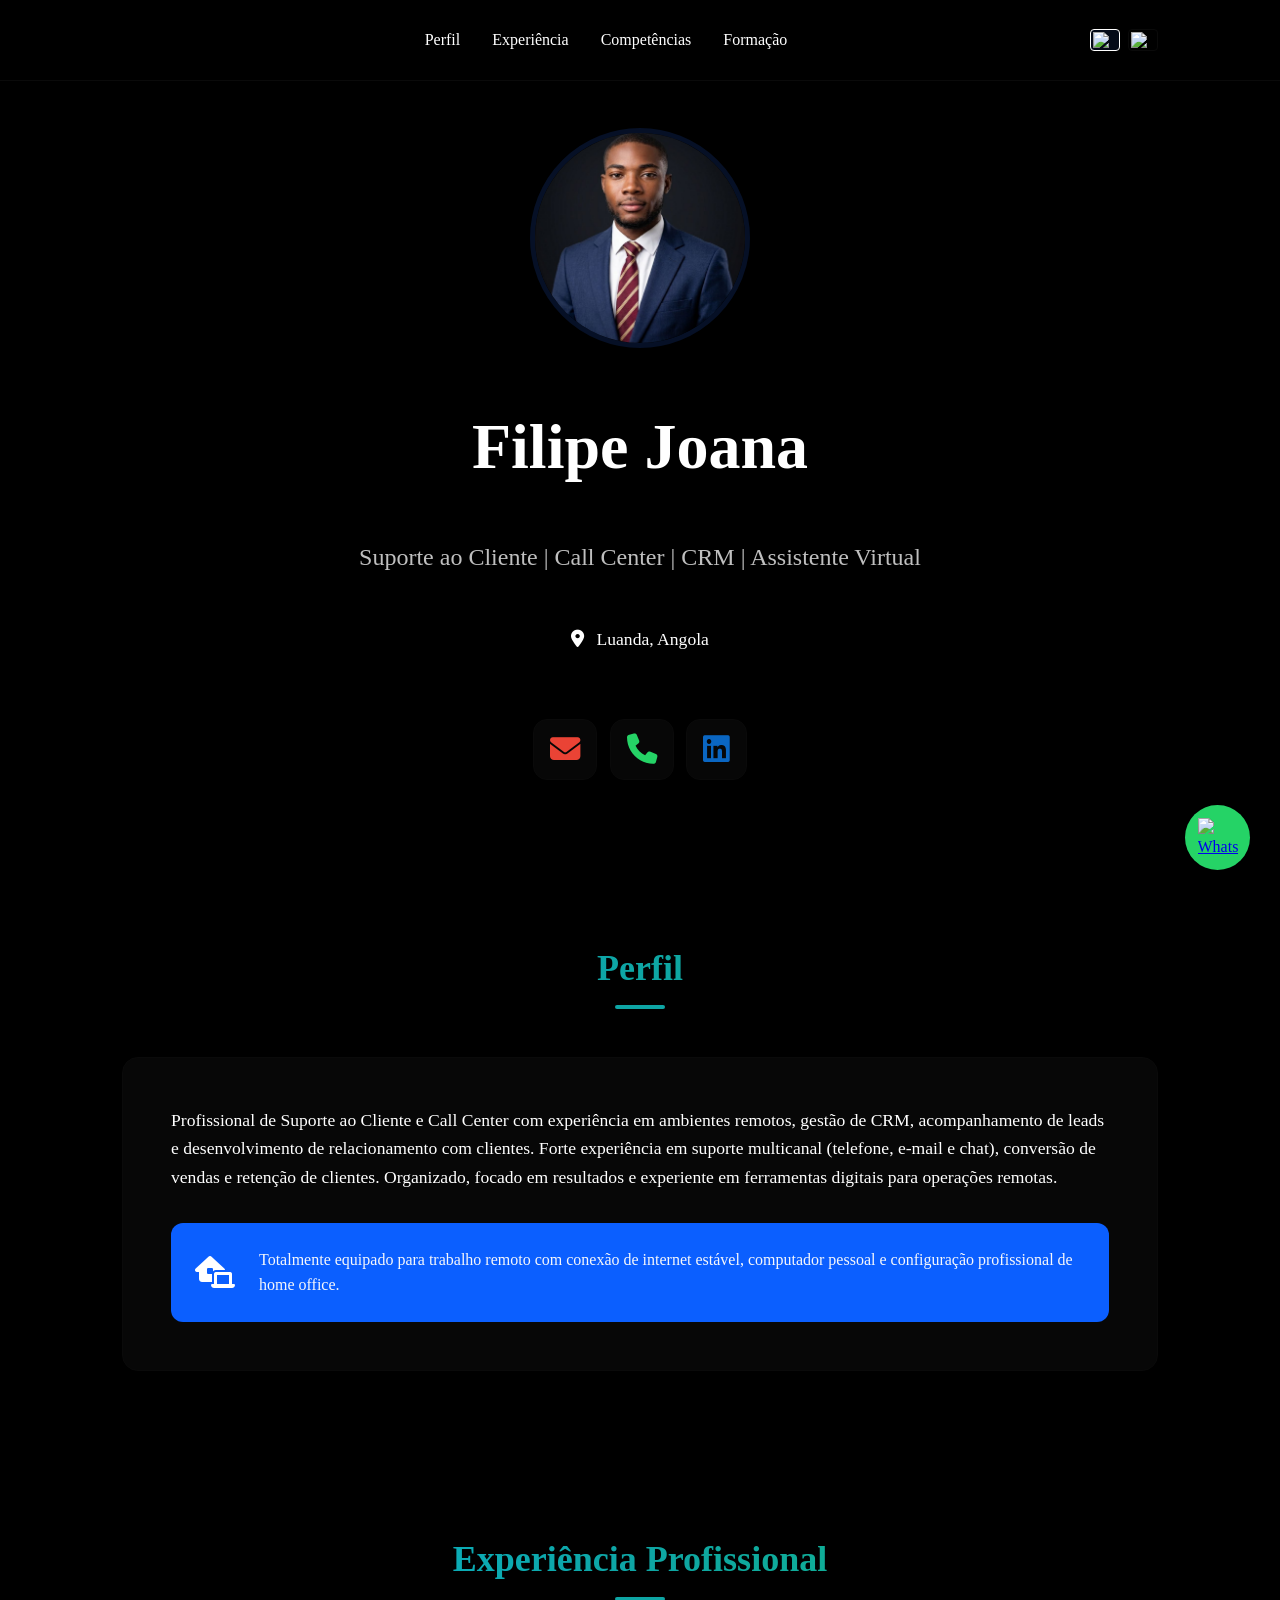
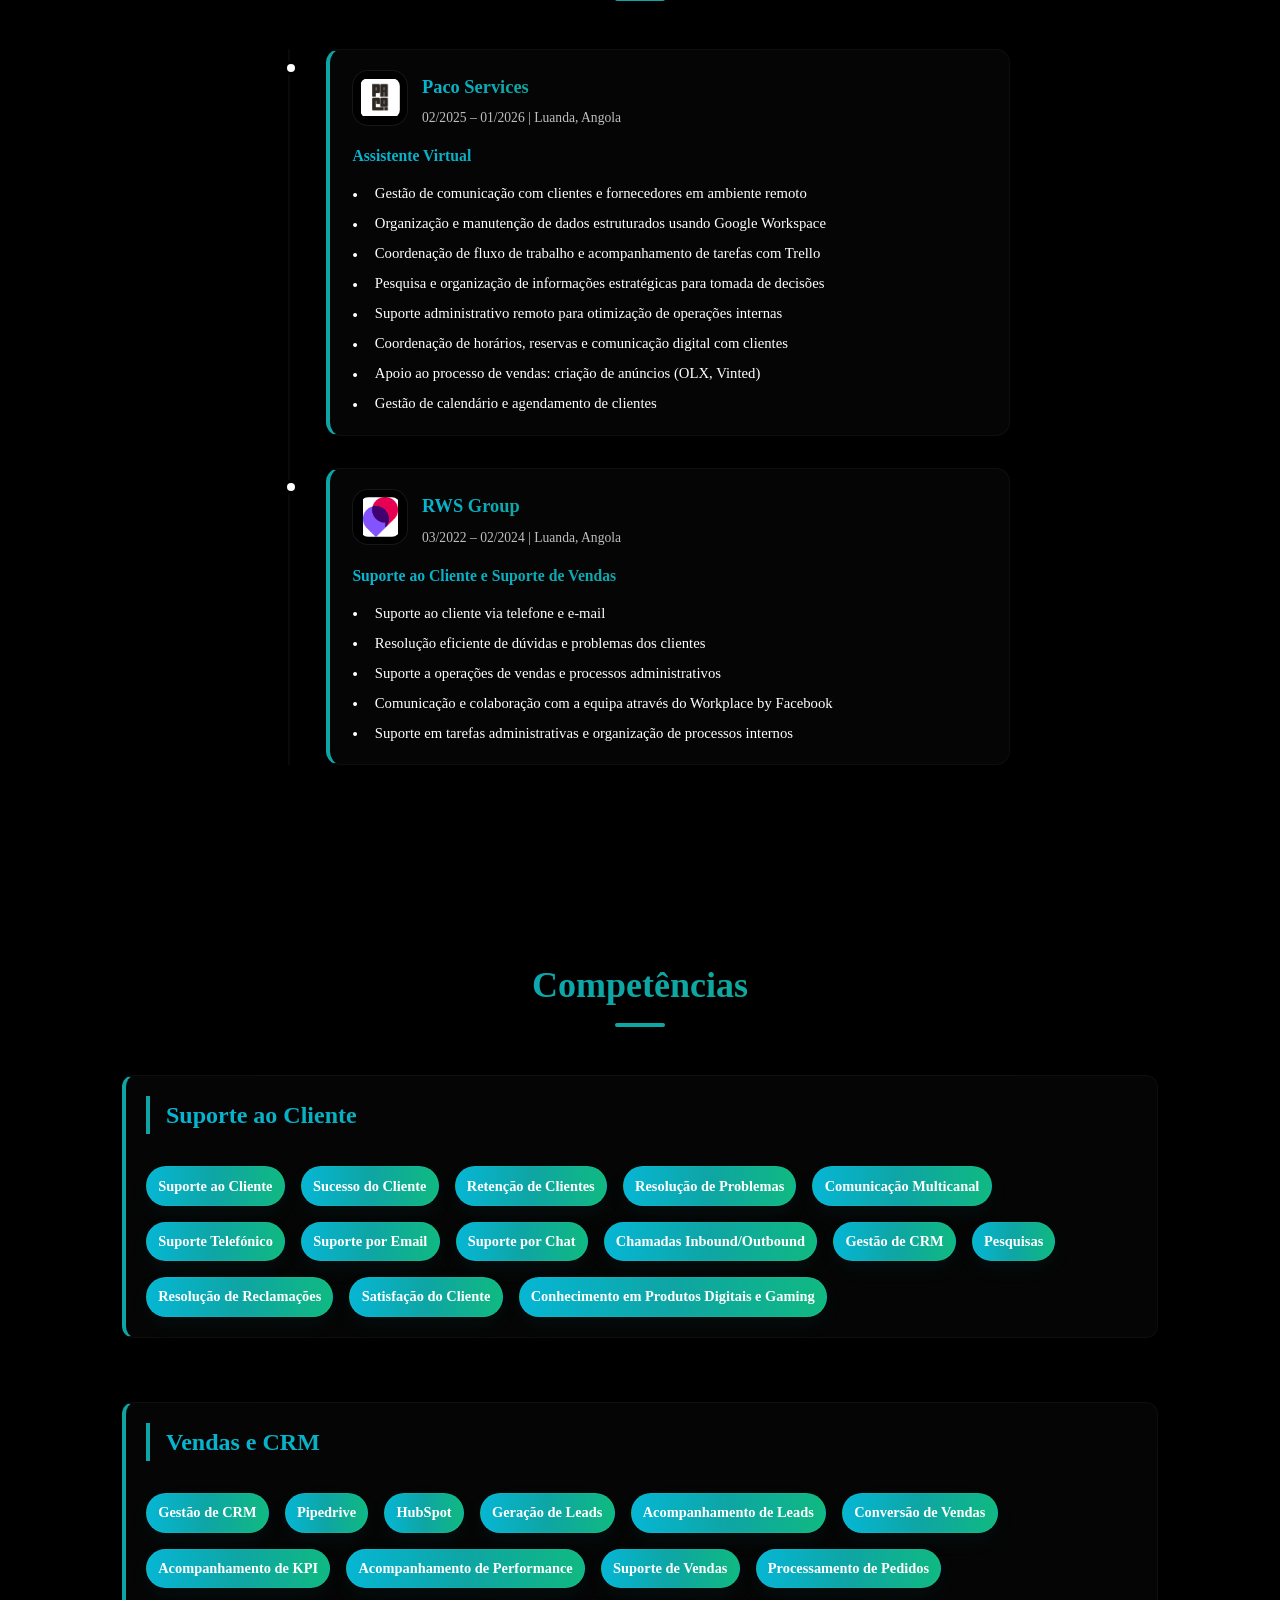
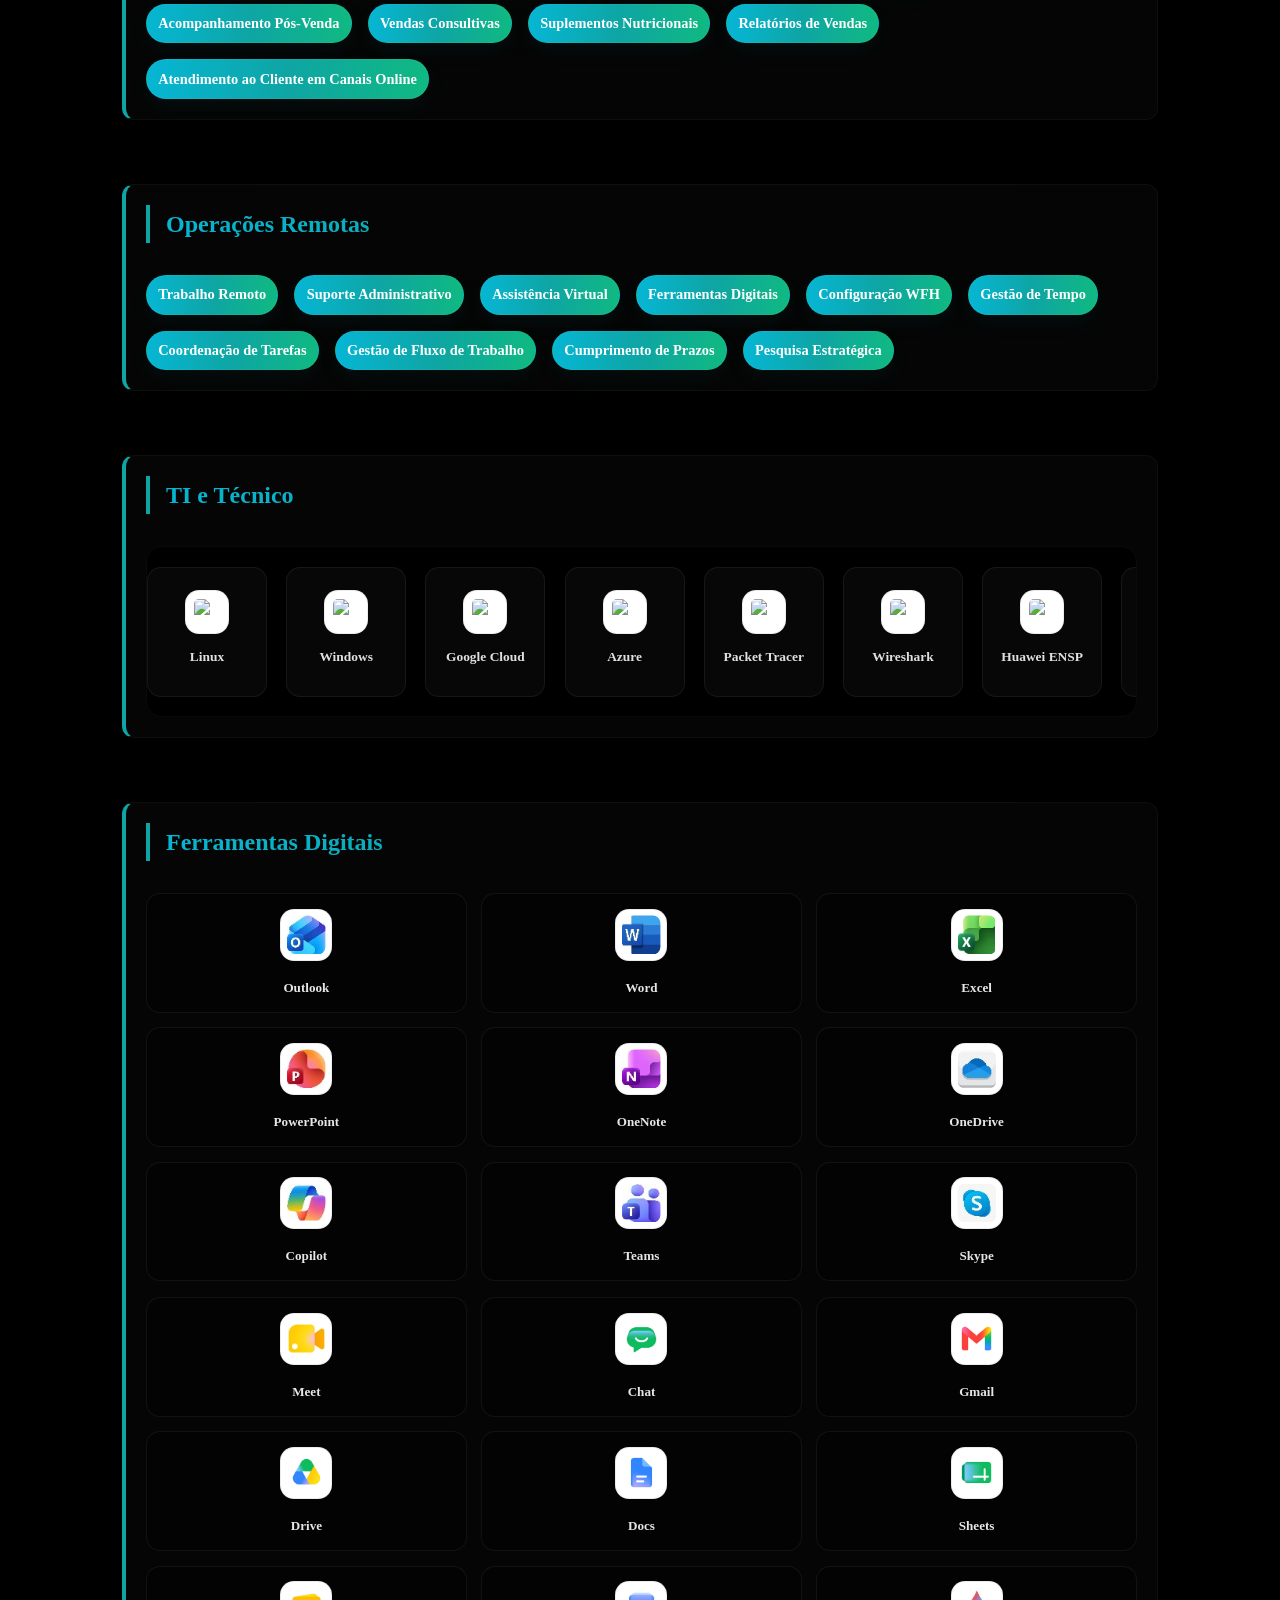
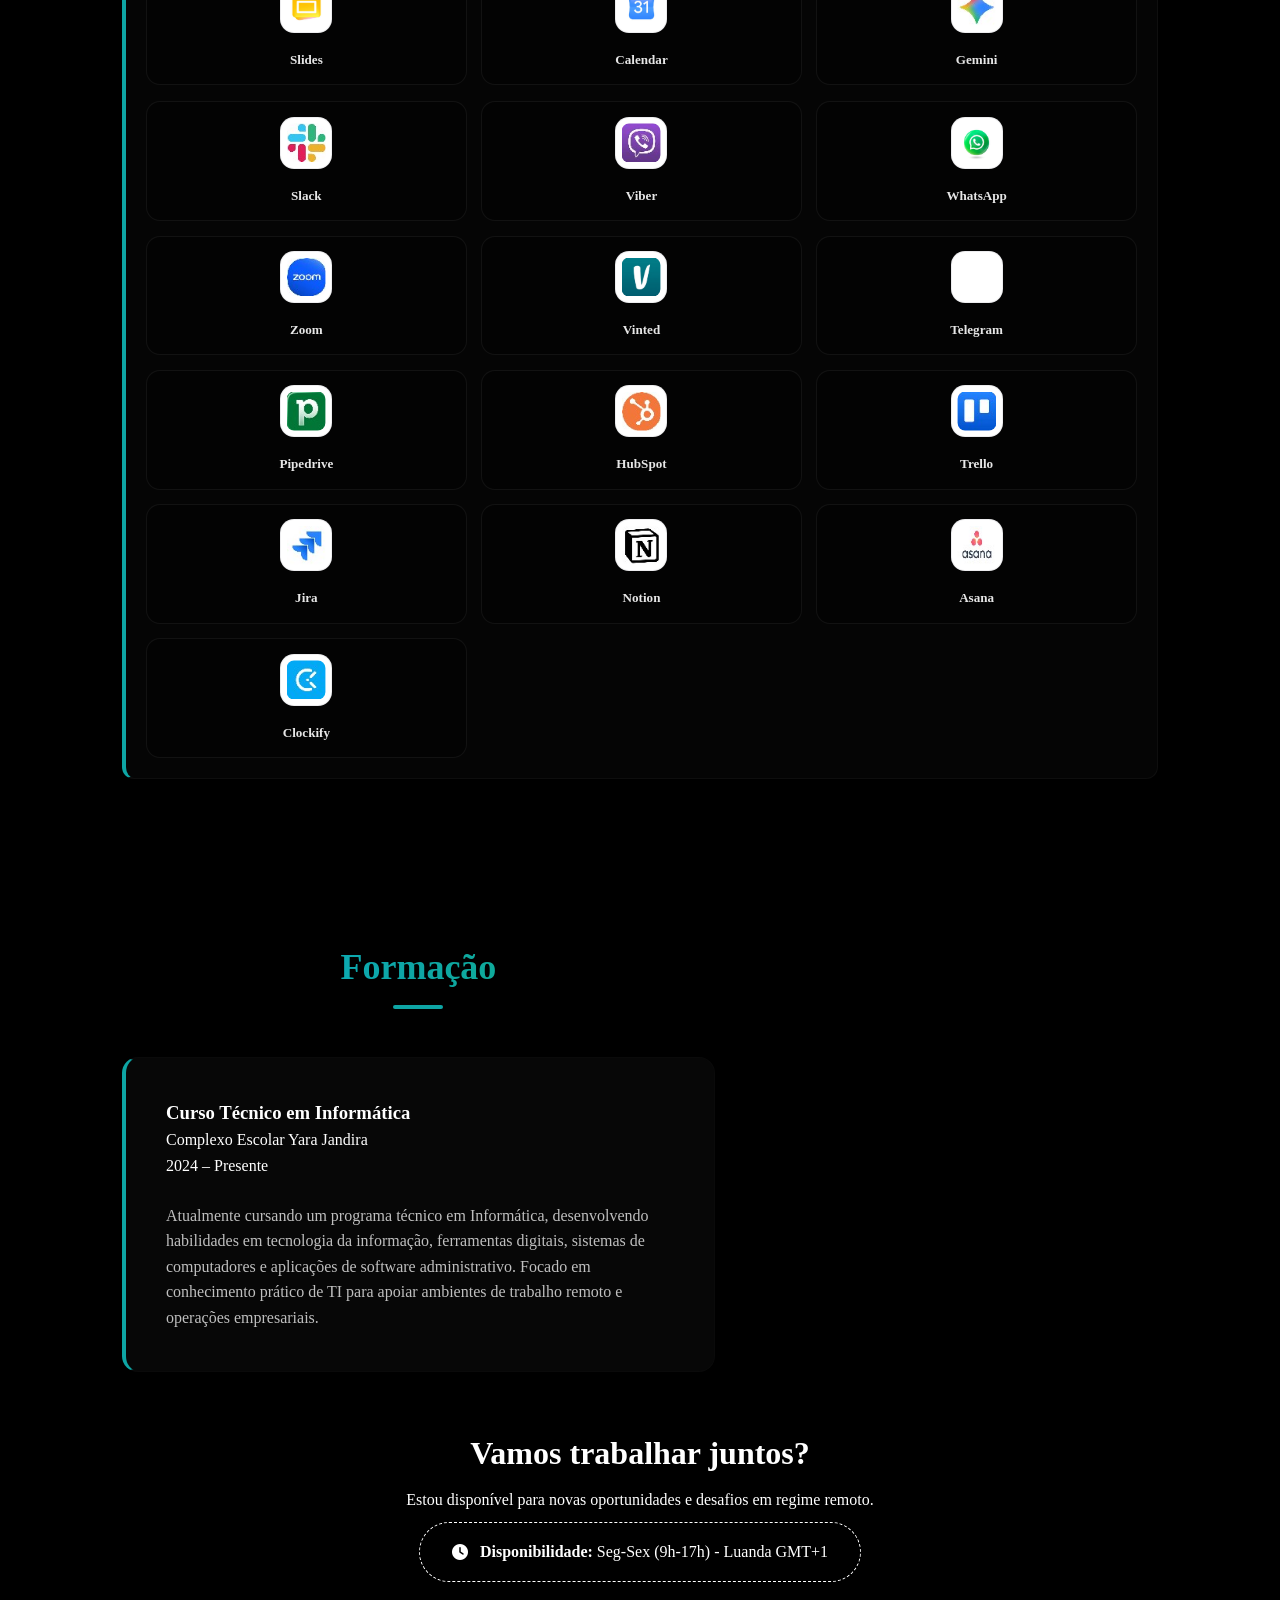
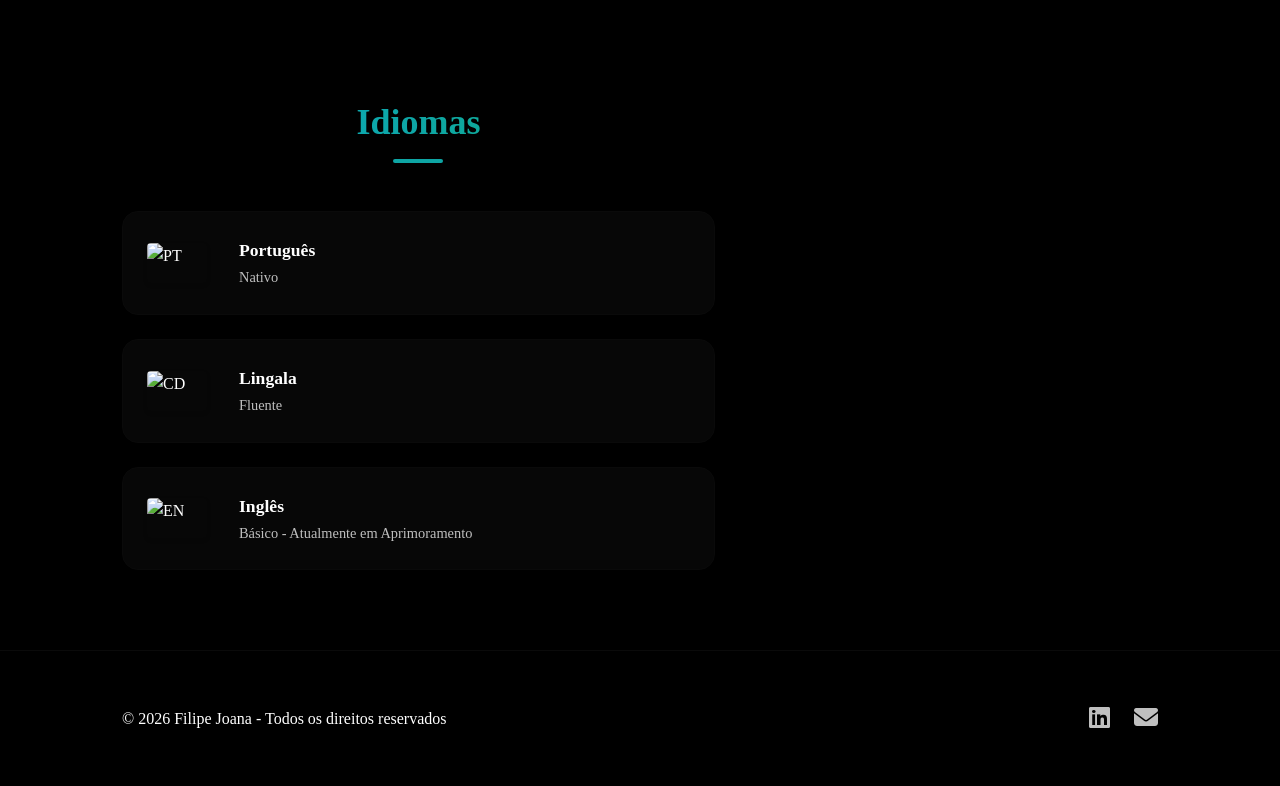
==== commit f911aacf: "Mini atualização do Drive" ====
--- a/index.html
+++ b/index.html
@@ -276,6 +276,7 @@
                                     <div class="tool-item"><img src="google%20workplace/Gmail.png" alt="Gmail" loading="lazy" onerror="this.src='https://via.placeholder.com/60?text=Logo'"><span>Gmail</span></div>
                                     <div class="tool-item"><img src="google%20workplace/Drive.png" alt="Drive" loading="lazy" onerror="this.src='https://via.placeholder.com/60?text=Logo'"><span>Drive</span></div>
                                     <div class="tool-item"><img src="google%20workplace/Docs.png" alt="Docs" loading="lazy" onerror="this.src='https://via.placeholder.com/60?text=Logo'"><span>Docs</span></div>
+
                                     <div class="tool-item"><img src="google%20workplace/Sheet.png" alt="Sheets" loading="lazy" onerror="this.src='https://via.placeholder.com/60?text=Logo'"><span>Sheets</span></div>
                                     <div class="tool-item"><img src="google%20workplace/Slides.png" alt="Slides" loading="lazy" onerror="this.src='https://via.placeholder.com/60?text=Logo'"><span>Slides</span></div>
                                     <div class="tool-item"><img src="google%20workplace/Calendar.png" alt="Calendar" loading="lazy" onerror="this.src='https://via.placeholder.com/60?text=Logo'"><span>Calendar</span></div>
--- a/style.css
+++ b/style.css
@@ -497,7 +497,14 @@
     gap: 4rem;
 }
 
+/* Garante alinhamento correto em “Ferramentas Digitais” e evita que fique tudo junto */
+.skill-group {
+    display: flex;
+    flex-direction: column;
+}
+
 .skill-group h3 {
+
     margin-bottom: 2rem;
     font-size: 1.5rem;
     background-image: var(--accent-gradient);
@@ -522,6 +529,83 @@
     border-left: 4px solid var(--card-accent);
     box-shadow: 0 12px 28px rgba(0,0,0,0.55);
 }
+
+/* Bento Grid: Ferramentas Digitais */
+.tools-list {
+    width: 100%;
+}
+
+.tools-row {
+    margin: 0;
+}
+
+/* Cada .tools-row representa uma “linha” do teu ecossistema */
+.tools-row + .tools-row {
+    margin-top: 1rem;
+}
+
+.tools-row-items {
+    display: grid;
+    grid-template-columns: repeat(3, minmax(0, 1fr));
+    gap: 0.9rem;
+}
+
+/* Minimalist dark cards for tools */
+.tools-row-items .tool-item {
+    min-height: unset;
+    height: 100%;
+    padding: 0.9rem 0.75rem;
+    border-radius: 14px;
+    background-color: rgba(0,0,0,0.35);
+    border: 1px solid rgba(255,255,255,0.06);
+    box-shadow: none;
+}
+
+.tools-row-items .tool-item img {
+    width: 52px;
+    height: 52px;
+    min-width: 52px;
+    padding: 0.35rem;
+}
+
+.tools-row-items .tool-item span {
+    min-height: unset;
+    font-size: 0.82rem;
+    margin-top: 0.25rem;
+    color: rgba(255,255,255,0.9);
+}
+
+/* No mobile, o Bento Grid mantém o mesmo modelo (linhas independentes) */
+@media (max-width: 768px) {
+    .tools-row-items {
+        grid-template-columns: repeat(2, minmax(0, 1fr));
+    }
+}
+
+@media (max-width: 400px) {
+    .tools-row-items {
+        grid-template-columns: repeat(2, minmax(0, 1fr));
+        gap: 0.75rem;
+    }
+
+    /* espaço entre as linhas do ecossistema também no mobile */
+    .tools-row + .tools-row {
+        margin-top: 0.85rem;
+    }
+
+
+    .tools-row-items .tool-item {
+        padding: 0.8rem 0.6rem;
+    }
+
+    .tools-row-items .tool-item img {
+        width: 48px;
+        height: 48px;
+        min-width: 48px;
+    }
+}
+
+
 
 .skill-text-list span {
     display: inline-block;
@@ -552,35 +636,6 @@
     gap: 0.9rem;
 }
 
-.tools-list {
-    display: flex;
-    flex-direction: column;
-    gap: 1rem;
-}
-
-.tools-row {
-    display: flex;
-    flex-wrap: wrap;
-    gap: 1rem;
-    align-items: flex-start;
-}
-
-.tools-row-label {
-    flex: 0 0 180px;
-    min-width: 140px;
-    font-weight: 700;
-    color: var(--primary-color);
-    font-size: 0.95rem;
-    align-self: center;
-}
-
-.tools-row-items {
-    display: flex;
-    flex-wrap: wrap;
-    gap: 0.9rem;
-    flex: 1;
-}
-
 .scrolling-wrapper {
     overflow: hidden;
     width: 100%;
@@ -896,209 +951,35 @@
 }
 
 /* Responsive */
-@media (max-width: 1200px) {
-    .container {
-        padding: 0 1.5rem;
-    }
-
-    .hero-content h1 {
-        font-size: 3.4rem;
-    }
-
-    .hero-content h2 {
-        font-size: 1.45rem;
-    }
-}
-
 @media (max-width: 992px) {
-    .container {
-        padding: 0 1.25rem;
-    }
-
-    .hero-content {
-        gap: 1rem;
+    .edu-lang-grid {
+        grid-template-columns: 1fr;
     }
 
     .hero-content h1 {
         font-size: 3rem;
     }
-
-    .hero-content h2 {
-        font-size: 1.35rem;
-    }
-
-    .hero-image img {
-        width: 200px;
-        height: 200px;
-    }
-
-    .profile-card {
-        padding: 2rem;
-    }
-
-    .timeline {
-        max-width: 100%;
-    }
-
-    .tools-row {
-        justify-content: center;
-    }
 }
 
 @media (max-width: 768px) {
-    header nav {
-        flex-direction: column;
-        align-items: stretch;
-        gap: 1rem;
-        padding: 1rem 0;
-    }
-
     .nav-links {
-        display: flex;
-        flex-direction: column;
-        gap: 0.75rem;
-        width: 100%;
-        padding: 0.5rem 0;
-        border-top: 1px solid rgba(255,255,255,0.08);
-    }
-
-    .nav-links li {
-        text-align: center;
-    }
-
-    .nav-actions {
-        width: 100%;
-        justify-content: space-between;
-    }
-
-    .lang-switcher {
-        width: 100%;
-        justify-content: center;
+        display: none;
     }
 
     .mobile-menu-btn {
-        display: none;
+        display: block;
     }
 
     .hero-content h1 {
-        font-size: 2.4rem;
-    }
-
-    .hero-content h2 {
-        font-size: 1.2rem;
-    }
-
-    .hero-image img {
-        width: 180px;
-        height: 180px;
-    }
-
-    .hero-badges {
-        flex-wrap: wrap;
-        justify-content: center;
+        font-size: 2.5rem;
     }
 
     .hero-cta {
         flex-direction: column;
-        width: 100%;
-        align-items: center;
-    }
-
-    .hero-cta .btn {
-        width: 100%;
-        max-width: 320px;
-        justify-content: center;
-    }
-
-    .setup-info {
-        flex-direction: column;
-        align-items: flex-start;
-    }
-
-    .timeline {
-        padding-left: 0;
-    }
-
-    .timeline::before {
-        left: 8px;
-    }
-
-    .timeline-item {
-        padding-left: 44px;
-    }
-
-    .timeline-dot {
-        left: 2px;
-    }
-
-    .timeline-header {
-        flex-direction: column;
-        align-items: flex-start;
-        gap: 0.5rem;
-    }
-
-    .skill-text-list {
-        flex-direction: column;
-    }
-
-    .tools-row {
-        flex-direction: column;
-    }
-
-    .tools-row-items {
-        justify-content: center;
-    }
-
-    .tool-item {
-        width: 100%;
-        min-width: unset;
-    }
-
-    .lang-logo-item {
-        flex-direction: column;
-        align-items: flex-start;
-    }
-
-    .edu-lang-grid {
-        grid-template-columns: 1fr;
-    }
-}
-
-@media (max-width: 576px) {
-    .container {
-        padding: 0 1rem;
-    }
-
-    section {
-        padding: 3rem 0;
     }
 
     .section-title {
-        font-size: 1.5rem;
-    }
-
-    .hero-image img {
-        width: 160px;
-        height: 160px;
-    }
-
-    .hero-badges {
-        gap: 0.75rem;
-    }
-
-    .tool-item {
-        padding: 0.85rem;
-    }
-
-    .tool-item span {
-        font-size: 0.78rem;
-    }
-
-    .skill-group {
-        padding: 1rem;
-    }
-
-    .profile-card {
-        padding: 1.5rem;
-    }
-}
+        font-size: 1.75rem;
+    }
+}
+
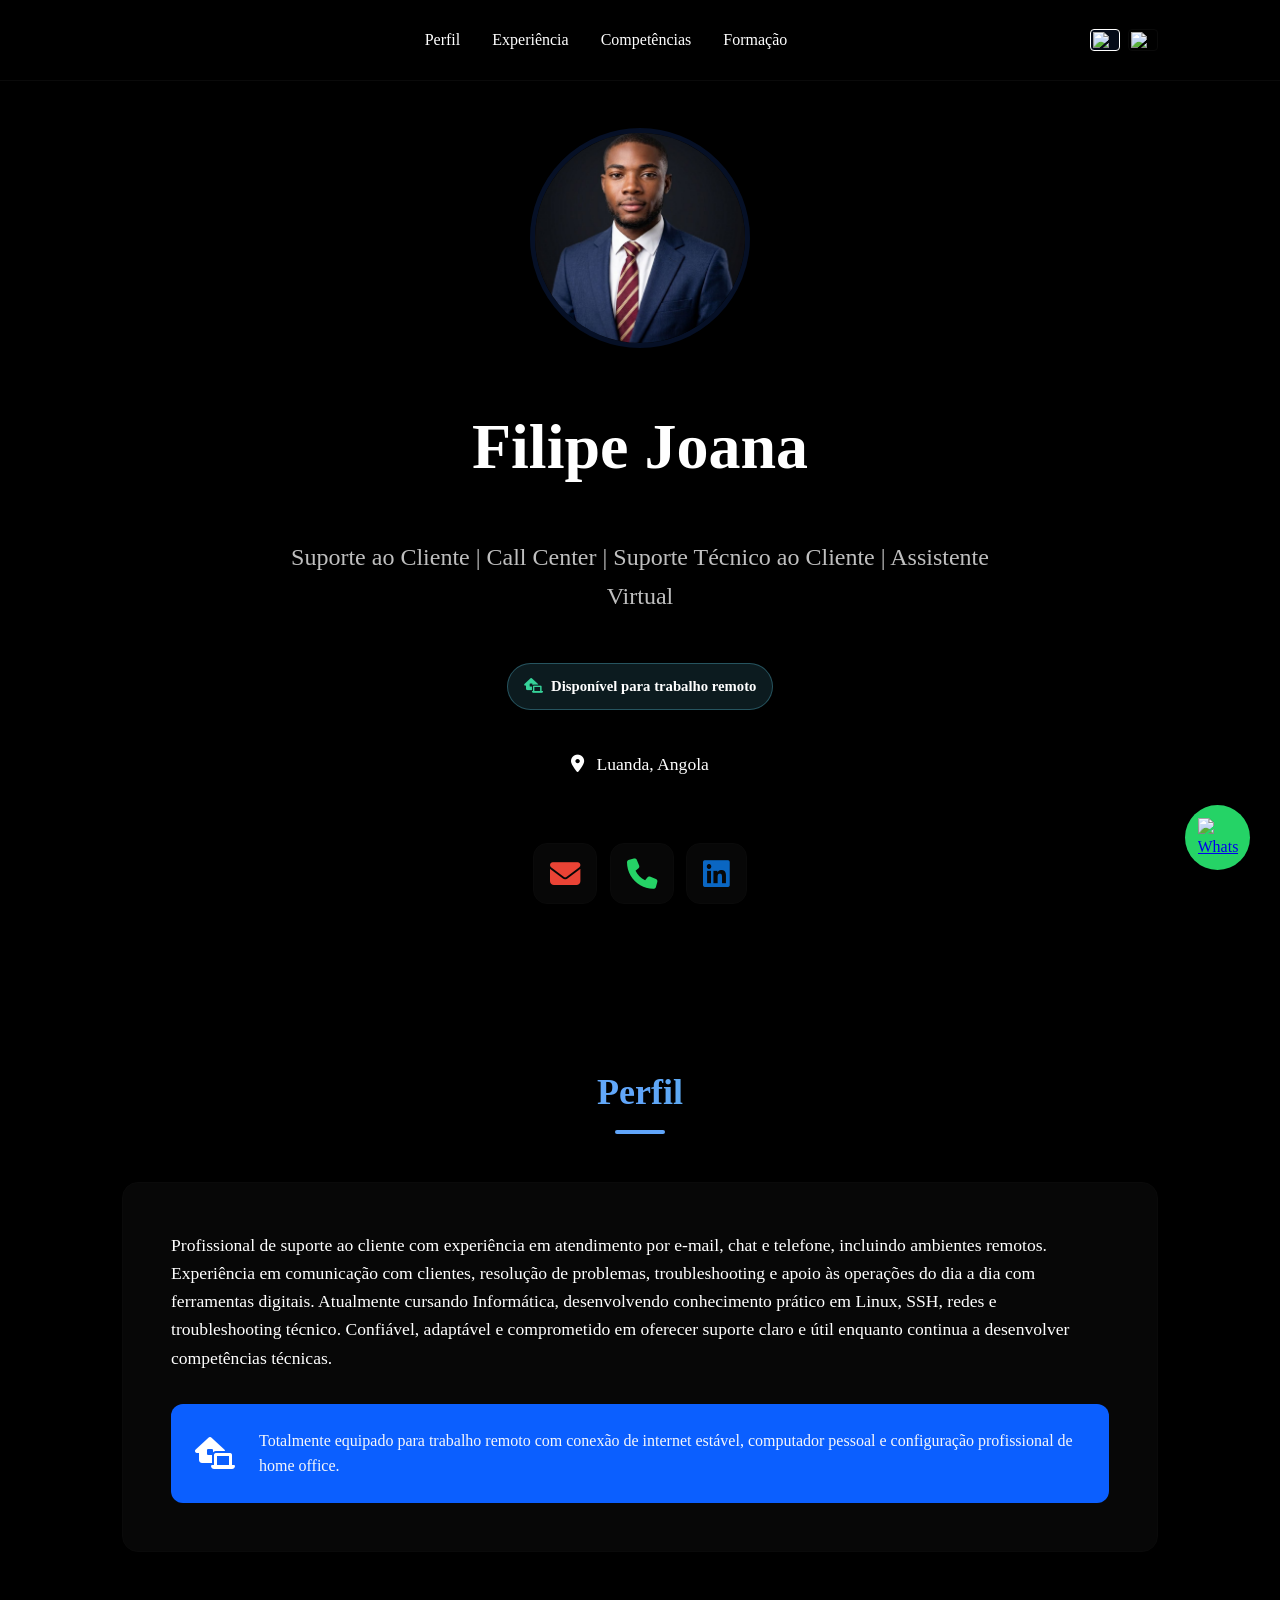
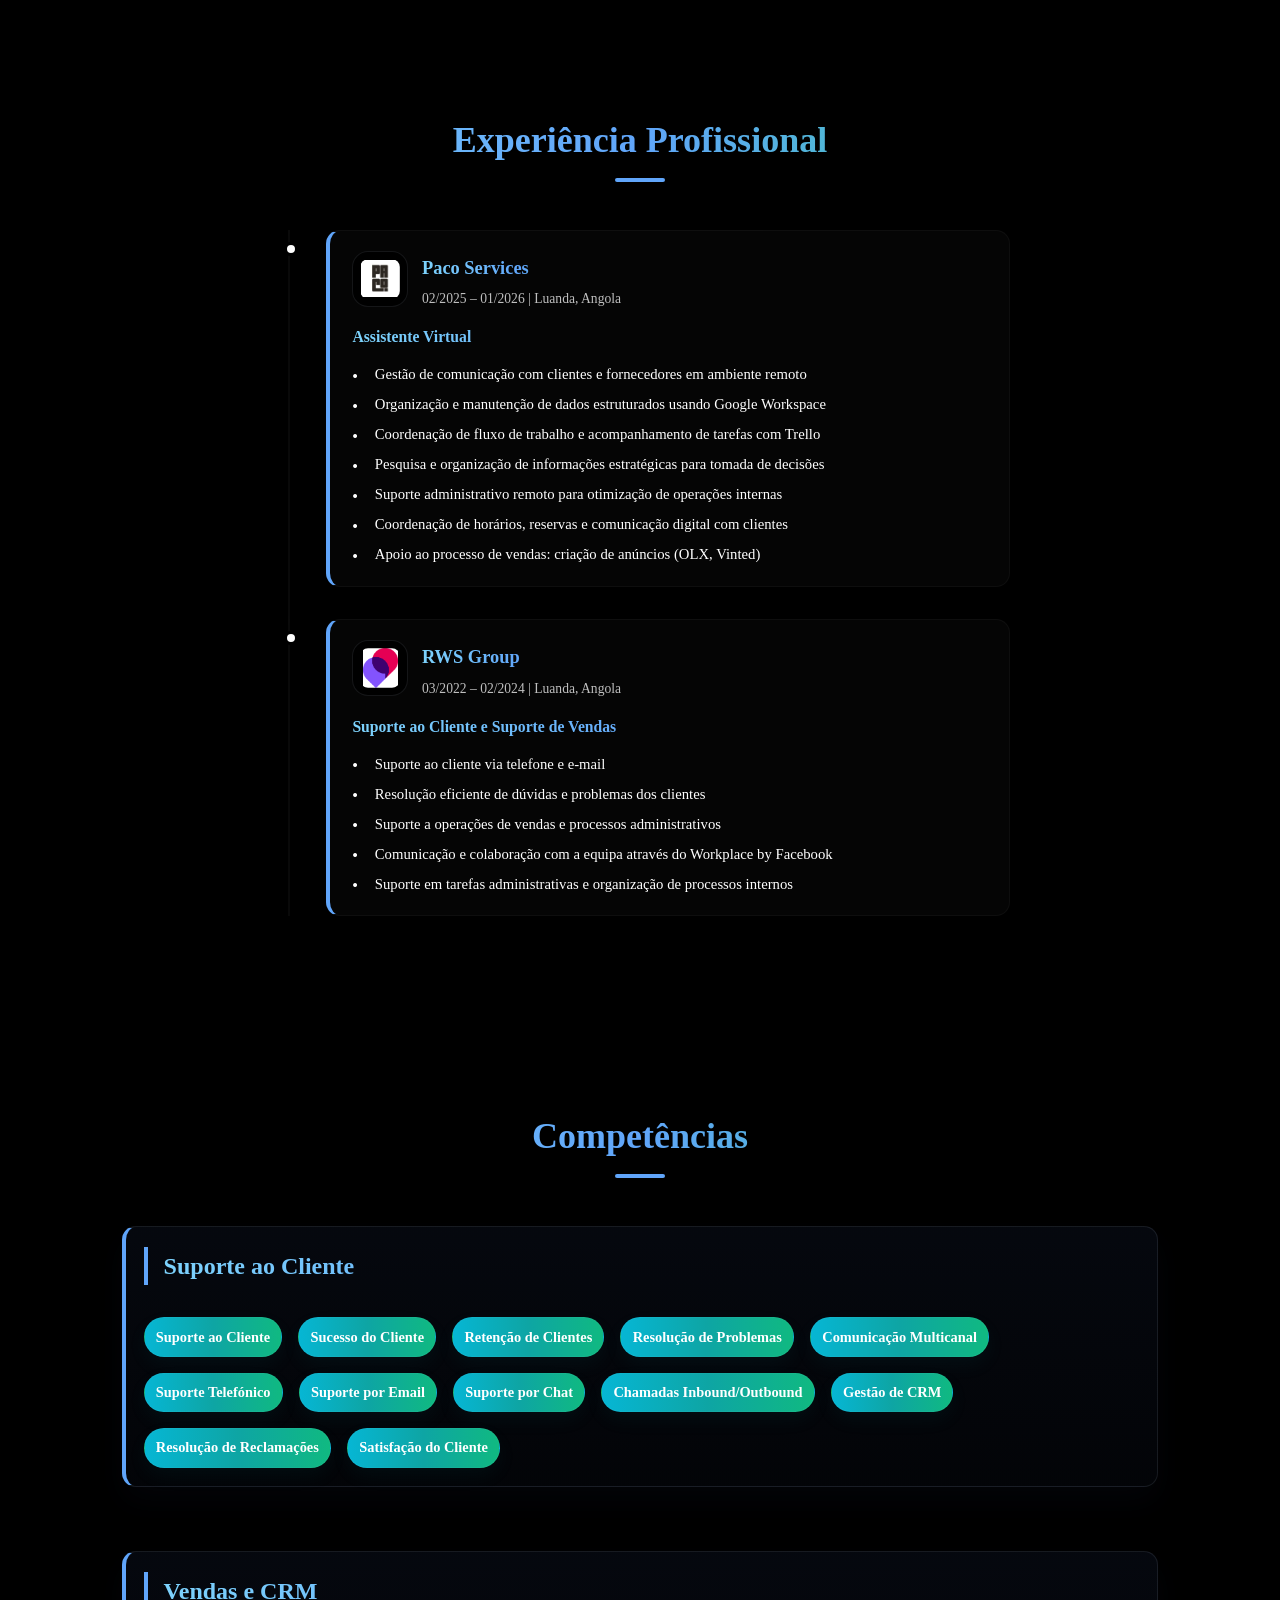
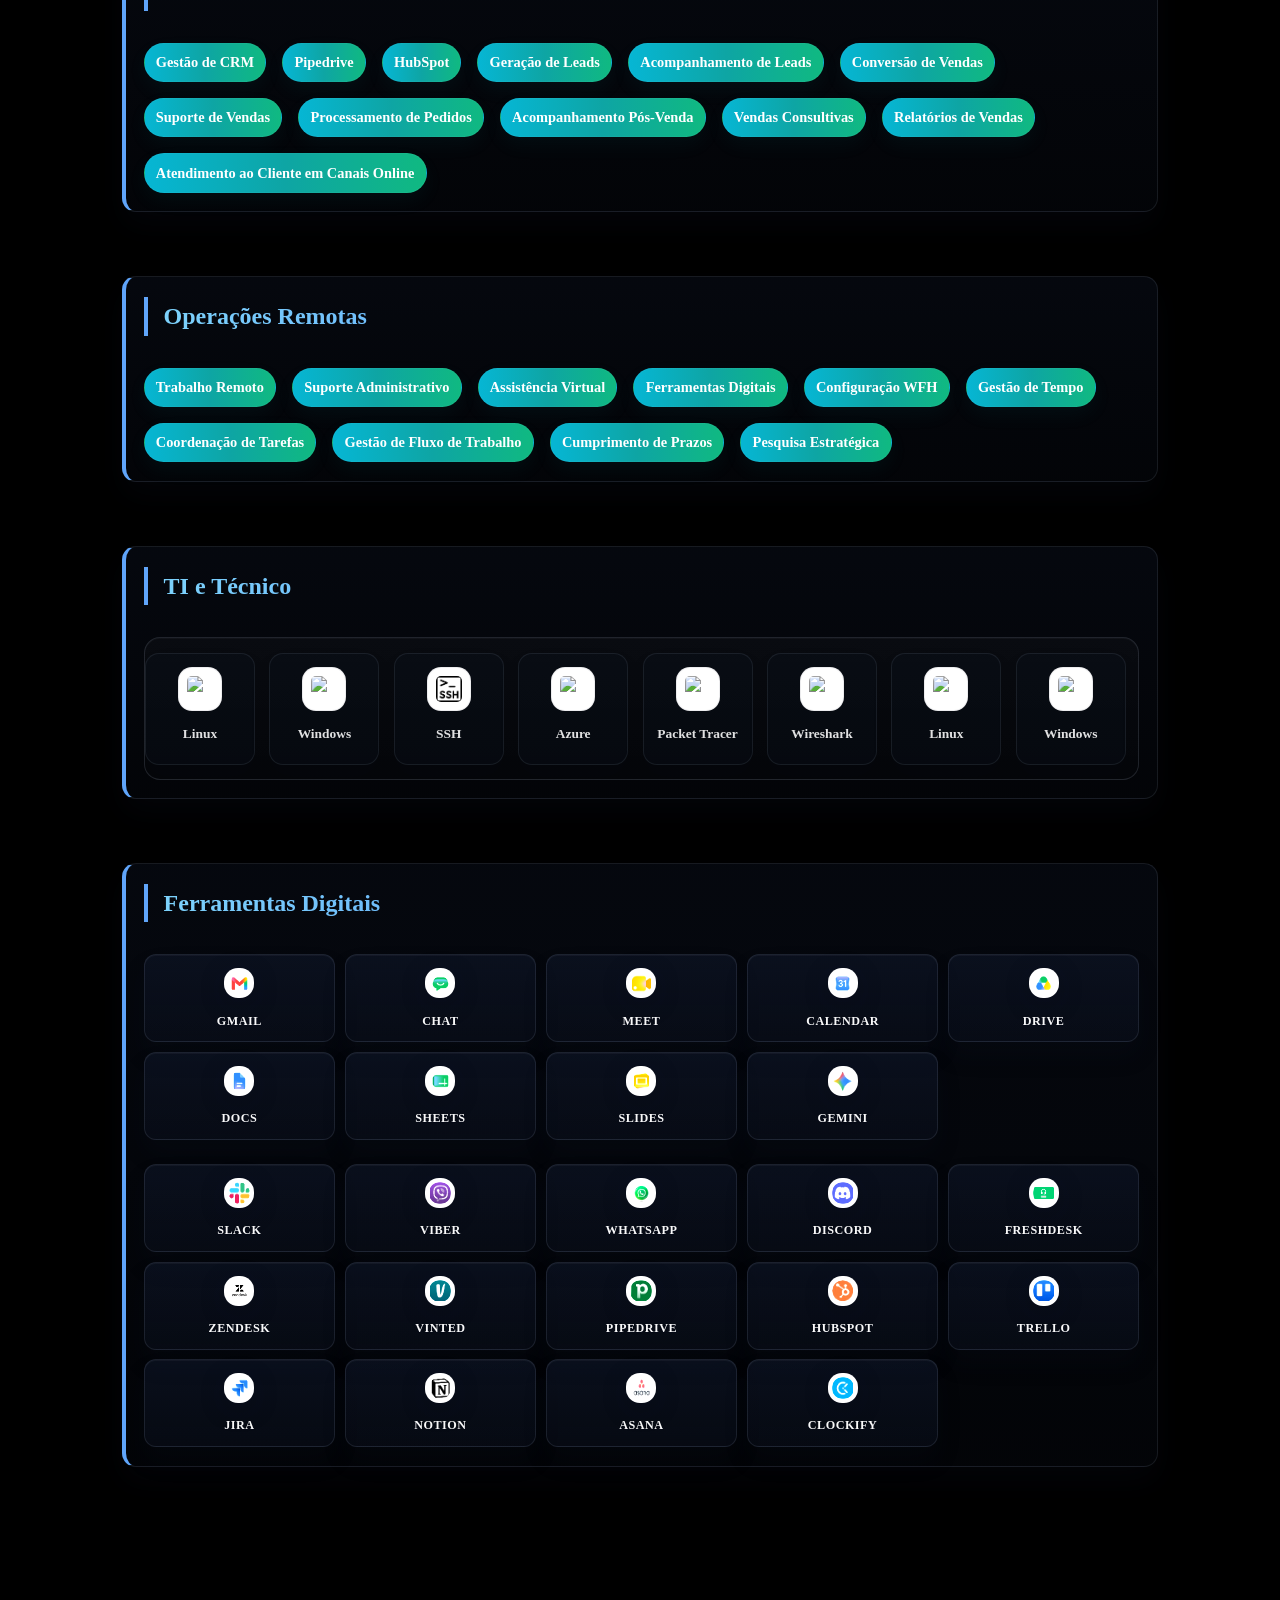
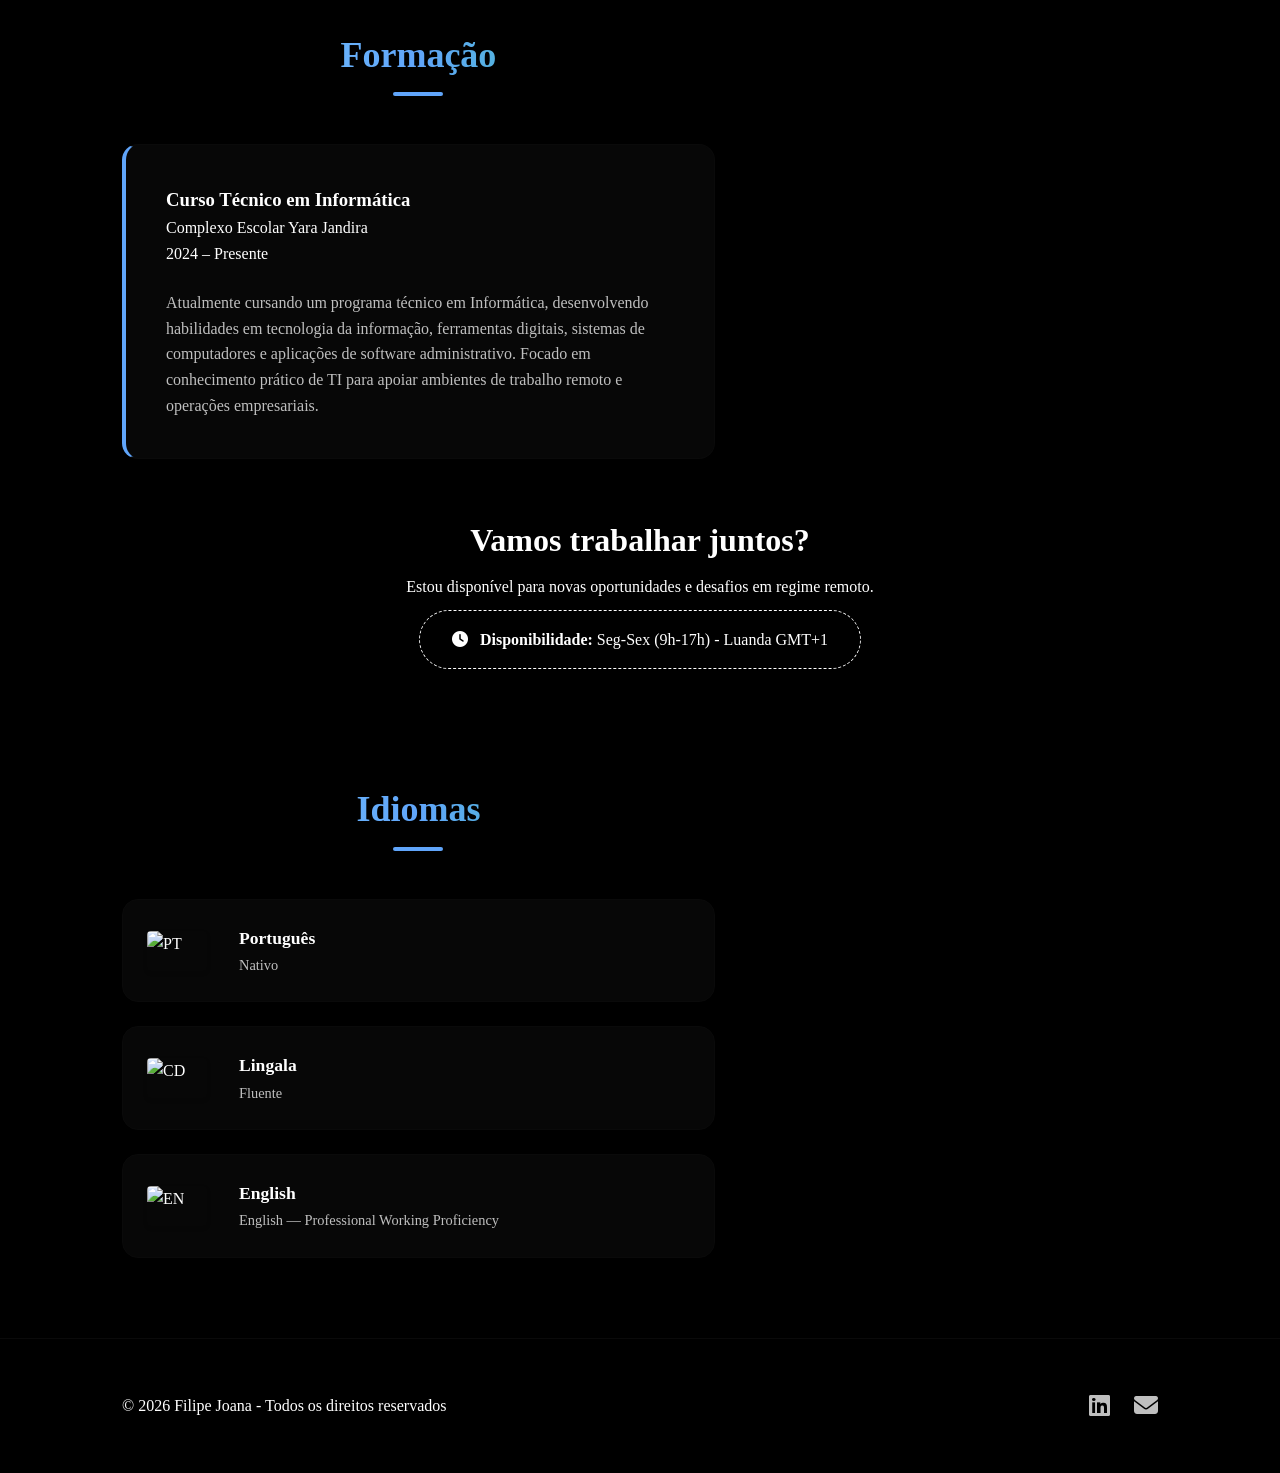
==== commit cc9b9efb: "Update portfolio content and technical support profile" ====
--- a/index.html
+++ b/index.html
@@ -5,8 +5,8 @@
     <meta name="viewport" content="width=device-width, initial-scale=1.0">
     
     <!-- SEO Meta Tags -->
-    <title>Filipe Joana | Suporte ao Cliente | Call Center | CRM | Assistente Virtual</title>
-    <meta name="description" content="Portfólio profissional de Filipe Joana, especialista em Suporte ao Cliente, Call Center, CRM e Assistente Virtual. Experiência em trabalho remoto e ferramentas digitais.">
+    <title>Filipe Joana | Technical Customer Support</title>
+    <meta name="description" content="Portfólio profissional de Filipe Joana, especialista em Technical Customer Support, experiência em trabalho remoto e suporte técnico ao cliente.">
     <link rel="canonical" href="https://www.wabiza.online/">
     <link rel="icon" href="/assets/filipe.jpg" type="image/jpeg">
     <link rel="shortcut icon" href="/assets/filipe.jpg">
@@ -30,7 +30,7 @@
       "@context": "https://schema.org",
       "@type": "Person",
       "name": "Filipe Joana",
-      "jobTitle": "Customer Support Specialist",
+      "jobTitle": "Technical Customer Support",
       "url": "https://www.wabiza.online",
       "sameAs": [
         "https://www.linkedin.com/in/filipejoana/"
@@ -86,7 +86,11 @@
                         <img src="assets/filipe.jpg" alt="Filipe Joana" loading="lazy" onerror="this.src='https://via.placeholder.com/320x320?text=Filipe+Joana'">
                     </div>
                     <h1 data-i18n="hero-title">Filipe Joana</h1>
-                    <h2 data-i18n="hero-subtitle"></h2>
+                    <h2 data-i18n="hero-subtitle">Suporte ao Cliente | Call Center | Suporte Técnico ao Cliente | Assistente Virtual</h2>
+                    <div class="remote-badge">
+                        <i class="fas fa-laptop-house"></i>
+                        <span data-i18n="badge-remote">Disponível para trabalho remoto</span>
+                    </div>
                     <p class="location"><i class="fas fa-map-marker-alt"></i> Luanda, Angola</p>
                     <div class="contact-icons">
                         <a href="mailto:filipejanny@hotmail.com" class="contact-icon-link" aria-label="Email"><i class="fas fa-envelope"></i></a>
@@ -138,7 +142,6 @@
                                 <li data-i18n="exp2-d5">Suporte administrativo remoto para otimização de operações internas</li>
                                 <li data-i18n="exp2-d6">Coordenação de horários, reservas e comunicação digital com clientes</li>
                                 <li data-i18n="exp2-d7">Apoio ao processo de vendas: criação de anúncios (OLX, Vinted)</li>
-                                <li data-i18n="exp2-d8">Gestão de calendário e agendamento de clientes</li>
                             </ul>
                         </div>
                     </div>
@@ -188,10 +191,8 @@
                             <span data-i18n="s-support-8">Suporte por Chat</span>
                             <span data-i18n="s-support-9">Chamadas Inbound/Outbound</span>
                             <span data-i18n="s-support-10">Gestão de CRM</span>
-                            <span data-i18n="s-support-11">Pesquisas</span>
                             <span data-i18n="s-support-12">Resolução de Reclamações</span>
                             <span data-i18n="s-support-13">Satisfação do Cliente</span>
-                            <span data-i18n="s-support-14">Conhecimento em Produtos Digitais e Gaming</span>
                         </div>
                     </div>
 
@@ -204,13 +205,10 @@
                             <span data-i18n="s-sales-4">Geração de Leads</span>
                             <span data-i18n="s-sales-5">Acompanhamento de Leads</span>
                             <span data-i18n="s-sales-6">Conversão de Vendas</span>
-                            <span data-i18n="s-sales-7">Acompanhamento de KPI</span>
-                            <span data-i18n="s-sales-8">Acompanhamento de Performance</span>
                             <span data-i18n="s-sales-9">Suporte de Vendas</span>
                             <span data-i18n="s-sales-10">Processamento de Pedidos</span>
                             <span data-i18n="s-sales-11">Acompanhamento Pós-Venda</span>
                             <span data-i18n="s-sales-12">Vendas Consultivas</span>
-                            <span data-i18n="s-sales-13">Suplementos Nutricionais</span>
                             <span data-i18n="s-sales-14">Relatórios de Vendas</span>
                             <span data-i18n="s-sales-15">Atendimento ao Cliente em Canais Online</span>
                         </div>
@@ -239,16 +237,16 @@
                             <div class="scrolling-content">
                                 <div class="tool-item"><img src="https://cdn.worldvectorlogo.com/logos/tux.svg" alt="Linux"><span>Linux</span></div>
                                 <div class="tool-item"><img src="https://cdn.worldvectorlogo.com/logos/microsoft-windows-22.svg" alt="Windows"><span>Windows</span></div>
-                                <div class="tool-item"><img src="https://cdn.worldvectorlogo.com/logos/google-cloud-1.svg" alt="GCP"><span>Google Cloud</span></div>
+                                <div class="tool-item"><img src="google%20workplace/ssh.png" alt="SSH"><span>SSH</span></div>
                                 <div class="tool-item"><img src="https://cdn.worldvectorlogo.com/logos/azure-2.svg" alt="Azure"><span>Azure</span></div>
                                 <div class="tool-item"><img src="https://www.vectorlogo.zone/logos/cisco/cisco-icon.svg" alt="Packet Tracer"><span>Packet Tracer</span></div>
                                 <div class="tool-item"><img src="https://cdn.worldvectorlogo.com/logos/wireshark.svg" alt="Wireshark"><span>Wireshark</span></div>
-                                <div class="tool-item"><img src="https://cdn.worldvectorlogo.com/logos/huawei-2.svg" alt="Huawei"><span>Huawei ENSP</span></div>
-                                <!-- Duplicate for seamless loop -->
                                 <div class="tool-item"><img src="https://cdn.worldvectorlogo.com/logos/tux.svg" alt="Linux"><span>Linux</span></div>
                                 <div class="tool-item"><img src="https://cdn.worldvectorlogo.com/logos/microsoft-windows-22.svg" alt="Windows"><span>Windows</span></div>
-                                <div class="tool-item"><img src="https://cdn.worldvectorlogo.com/logos/google-cloud-1.svg" alt="GCP"><span>Google Cloud</span></div>
+                                <div class="tool-item"><img src="google%20workplace/ssh.png" alt="SSH"><span>SSH</span></div>
                                 <div class="tool-item"><img src="https://cdn.worldvectorlogo.com/logos/azure-2.svg" alt="Azure"><span>Azure</span></div>
+                                <div class="tool-item"><img src="https://www.vectorlogo.zone/logos/cisco/cisco-icon.svg" alt="Packet Tracer"><span>Packet Tracer</span></div>
+                                <div class="tool-item"><img src="https://cdn.worldvectorlogo.com/logos/wireshark.svg" alt="Wireshark"><span>Wireshark</span></div>
                             </div>
                         </div>
                     </div>
@@ -258,28 +256,14 @@
                         <div class="tools-list">
                             <div class="tools-row">
                                 <div class="tools-row-items">
-                                    <div class="tool-item"><img src="communication/outlook.jpg" alt="Outlook" loading="lazy" onerror="this.src='https://via.placeholder.com/60?text=Logo'"><span>Outlook</span></div>
-                                    <div class="tool-item"><img src="microsoft%20office/microsoft-word.jpg" alt="Word" loading="lazy" onerror="this.src='https://via.placeholder.com/60?text=Logo'"><span>Word</span></div>
-                                    <div class="tool-item"><img src="microsoft%20office/excel.jpg" alt="Excel" loading="lazy" onerror="this.src='https://via.placeholder.com/60?text=Logo'"><span>Excel</span></div>
-                                    <div class="tool-item"><img src="microsoft%20office/microsoft-powerpoint.jpg" alt="PowerPoint" loading="lazy" onerror="this.src='https://via.placeholder.com/60?text=Logo'"><span>PowerPoint</span></div>
-                                    <div class="tool-item"><img src="microsoft%20office/OneNote.jpg" alt="OneNote" loading="lazy" onerror="this.src='https://via.placeholder.com/60?text=Logo'"><span>OneNote</span></div>
-                                    <div class="tool-item"><img src="microsoft%20office/onedrive.jpg" alt="OneDrive" loading="lazy" onerror="this.src='https://via.placeholder.com/60?text=Logo'"><span>OneDrive</span></div>
-                                    <div class="tool-item"><img src="microsoft%20office/Copilot.jpg" alt="Copilot" loading="lazy" onerror="this.src='https://via.placeholder.com/60?text=Logo'"><span>Copilot</span></div>
-                                    <div class="tool-item"><img src="communication/microsoft-teams.jpg" alt="Teams" loading="lazy" onerror="this.src='https://via.placeholder.com/60?text=Logo'"><span>Teams</span></div>
-                                    <div class="tool-item"><img src="communication/skype.jpg" alt="Skype" loading="lazy" onerror="this.src='https://via.placeholder.com/60?text=Logo'"><span>Skype</span></div>
-                                </div>
-                            </div>
-                            <div class="tools-row">
-                                <div class="tools-row-items">
+                                    <div class="tool-item"><img src="google%20workplace/Gmail.png" alt="Gmail" loading="lazy" onerror="this.src='https://via.placeholder.com/60?text=Logo'"><span>Gmail</span></div>
+                                    <div class="tool-item"><img src="google%20workplace/chat.png" alt="Chat" loading="lazy" onerror="this.src='https://via.placeholder.com/60?text=Logo'"><span>Chat</span></div>
                                     <div class="tool-item"><img src="google%20workplace/Meet.png" alt="Meet" loading="lazy" onerror="this.src='https://via.placeholder.com/60?text=Logo'"><span>Meet</span></div>
-                                    <div class="tool-item"><img src="google%20workplace/chat.png" alt="Chat" loading="lazy" onerror="this.src='https://via.placeholder.com/60?text=Logo'"><span>Chat</span></div>
-                                    <div class="tool-item"><img src="google%20workplace/Gmail.png" alt="Gmail" loading="lazy" onerror="this.src='https://via.placeholder.com/60?text=Logo'"><span>Gmail</span></div>
+                                    <div class="tool-item"><img src="google%20workplace/Calendar.png" alt="Calendar" loading="lazy" onerror="this.src='https://via.placeholder.com/60?text=Logo'"><span>Calendar</span></div>
                                     <div class="tool-item"><img src="google%20workplace/Drive.png" alt="Drive" loading="lazy" onerror="this.src='https://via.placeholder.com/60?text=Logo'"><span>Drive</span></div>
                                     <div class="tool-item"><img src="google%20workplace/Docs.png" alt="Docs" loading="lazy" onerror="this.src='https://via.placeholder.com/60?text=Logo'"><span>Docs</span></div>
-
                                     <div class="tool-item"><img src="google%20workplace/Sheet.png" alt="Sheets" loading="lazy" onerror="this.src='https://via.placeholder.com/60?text=Logo'"><span>Sheets</span></div>
                                     <div class="tool-item"><img src="google%20workplace/Slides.png" alt="Slides" loading="lazy" onerror="this.src='https://via.placeholder.com/60?text=Logo'"><span>Slides</span></div>
-                                    <div class="tool-item"><img src="google%20workplace/Calendar.png" alt="Calendar" loading="lazy" onerror="this.src='https://via.placeholder.com/60?text=Logo'"><span>Calendar</span></div>
                                     <div class="tool-item"><img src="google%20workplace/gemini.jpg" alt="Gemini" loading="lazy" onerror="this.src='https://via.placeholder.com/60?text=Logo'"><span>Gemini</span></div>
                                 </div>
                             </div>
@@ -288,9 +272,10 @@
                                     <div class="tool-item"><img src="communication/slack.jpg" alt="Slack" loading="lazy" onerror="this.src='https://via.placeholder.com/60?text=Logo'"><span>Slack</span></div>
                                     <div class="tool-item"><img src="communication/viber.jpg" alt="Viber" loading="lazy" onerror="this.src='https://via.placeholder.com/60?text=Logo'"><span>Viber</span></div>
                                     <div class="tool-item"><img src="communication/WhatsApp.png" alt="WhatsApp" loading="lazy" onerror="this.src='https://via.placeholder.com/60?text=Logo'"><span>WhatsApp</span></div>
-                                    <div class="tool-item"><img src="communication/zoom.jpg" alt="Zoom" loading="lazy" onerror="this.src='https://via.placeholder.com/60?text=Logo'"><span>Zoom</span></div>
+                                    <div class="tool-item"><img src="communication/Discord.png" alt="Discord" loading="lazy" onerror="this.src='https://via.placeholder.com/60?text=Logo'"><span>Discord</span></div>
+                                    <div class="tool-item"><img src="communication/Freshdesk.jpg" alt="Freshdesk" loading="lazy" onerror="this.src='https://via.placeholder.com/60?text=Logo'"><span>Freshdesk</span></div>
+                                    <div class="tool-item"><img src="communication/Zendesk.png" alt="Zendesk" loading="lazy" onerror="this.src='https://via.placeholder.com/60?text=Logo'"><span>Zendesk</span></div>
                                     <div class="tool-item"><img src="communication/vinted.png" alt="Vinted" loading="lazy" onerror="this.src='https://via.placeholder.com/60?text=Logo'"><span>Vinted</span></div>
-                                    <div class="tool-item"><img src="https://cdn.worldvectorlogo.com/logos/telegram-1.svg" alt="Telegram" loading="lazy" onerror="this.src='https://via.placeholder.com/60?text=Logo'"><span>Telegram</span></div>
                                     <div class="tool-item"><img src="crm/pipedrive.jpg" alt="Pipedrive" loading="lazy" onerror="this.src='https://via.placeholder.com/60?text=Logo'"><span>Pipedrive</span></div>
                                     <div class="tool-item"><img src="crm/HubSpot.jpg" alt="HubSpot" loading="lazy" onerror="this.src='https://via.placeholder.com/60?text=Logo'"><span>HubSpot</span></div>
                                     <div class="tool-item"><img src="tools/trello.jpg" alt="Trello" loading="lazy" onerror="this.src='https://via.placeholder.com/60?text=Logo'"><span>Trello</span></div>
@@ -351,8 +336,8 @@
                             <div class="lang-logo-item">
                                 <img src="https://flagcdn.com/gb.svg" alt="EN">
                                 <div class="lang-info">
-                                    <strong data-i18n="lang-en">Inglês</strong>
-                                    <span data-i18n="lang-en-level">Básico - Atualmente em Aprimoramento</span>
+                                    <strong data-i18n="lang-en">English</strong>
+                                    <span data-i18n="lang-en-level">English — Professional Working Proficiency</span>
                                 </div>
                             </div>
                         </div>
--- a/style.css
+++ b/style.css
@@ -8,9 +8,9 @@
     --text-muted: #bfbfbf;
     --border-color: #0a0a0a;
     --card-bg: #070707;
-    --accent-gradient: linear-gradient(90deg,#06b6d4,#0ea5a4,#10b981); /* verde-azul */
-    --card-accent: #0ea5a4; /* fallback solid for borders */
-    --accent-color: #0ea5a4;
+    --accent-gradient: linear-gradient(90deg,#7dd3fc,#60a5fa,#34d399); /* azul técnico com toque profissional */
+    --card-accent: #60a5fa; /* fallback solid for borders */
+    --accent-color: #60a5fa;
     --shadow: none;
     --transition: all 0.25s ease;
 }
@@ -272,6 +272,24 @@
     font-weight: 500;
 }
 
+.remote-badge {
+    display: inline-flex;
+    align-items: center;
+    gap: 0.6rem;
+    background: rgba(86, 190, 216, 0.14);
+    border: 1px solid rgba(86, 190, 216, 0.35);
+    color: var(--text-color);
+    padding: 0.65rem 1rem;
+    border-radius: 999px;
+    font-size: 0.92rem;
+    font-weight: 600;
+    margin-bottom: 1rem;
+}
+
+.remote-badge i {
+    color: #36d399;
+}
+
 .location {
     font-size: 1.1rem;
     margin-bottom: 2rem;
@@ -522,86 +540,103 @@
 }
 
 .skill-group {
-    background-color: rgba(255,255,255,0.02);
-    padding: 1.25rem;
-    border-radius: 12px;
-    border: 1px solid rgba(255,255,255,0.04);
+    background: linear-gradient(180deg, rgba(15, 23, 42, 0.34), rgba(15, 23, 42, 0.18));
+    padding: 1.25rem 1.1rem 1.15rem;
+    border-radius: 14px;
+    border: 1px solid rgba(148, 163, 184, 0.14);
     border-left: 4px solid var(--card-accent);
-    box-shadow: 0 12px 28px rgba(0,0,0,0.55);
+    box-shadow: 0 14px 30px rgba(15, 23, 42, 0.18);
 }
 
 /* Bento Grid: Ferramentas Digitais */
 .tools-list {
     width: 100%;
+    display: flex;
+    flex-direction: column;
+    gap: 0.75rem;
 }
 
 .tools-row {
     margin: 0;
 }
 
-/* Cada .tools-row representa uma “linha” do teu ecossistema */
 .tools-row + .tools-row {
-    margin-top: 1rem;
+    margin-top: 0.75rem;
 }
 
 .tools-row-items {
     display: grid;
-    grid-template-columns: repeat(3, minmax(0, 1fr));
-    gap: 0.9rem;
+    grid-template-columns: repeat(5, minmax(0, 1fr));
+    gap: 0.6rem;
 }
 
 /* Minimalist dark cards for tools */
 .tools-row-items .tool-item {
-    min-height: unset;
+    min-height: 88px;
     height: 100%;
-    padding: 0.9rem 0.75rem;
-    border-radius: 14px;
-    background-color: rgba(0,0,0,0.35);
-    border: 1px solid rgba(255,255,255,0.06);
-    box-shadow: none;
+    padding: 0.7rem 0.5rem;
+    border-radius: 12px;
+    background: linear-gradient(180deg, rgba(15, 23, 42, 0.58), rgba(15, 23, 42, 0.32));
+    border: 1px solid rgba(148, 163, 184, 0.15);
+    box-shadow: inset 0 1px 0 rgba(255,255,255,0.04), 0 14px 24px rgba(15, 23, 42, 0.12);
+    transition: var(--transition);
+}
+
+.tools-row-items .tool-item:hover {
+    transform: translateY(-3px);
+    border-color: rgba(96, 165, 250, 0.45);
+    box-shadow: 0 18px 28px rgba(96, 165, 250, 0.14);
 }
 
 .tools-row-items .tool-item img {
-    width: 52px;
-    height: 52px;
-    min-width: 52px;
-    padding: 0.35rem;
+    width: 30px;
+    height: 30px;
+    min-width: 30px;
+    object-fit: contain;
+    padding: 0.2rem;
+    position: relative;
+    z-index: 1;
+    filter: brightness(1.08) contrast(1.05) drop-shadow(0 6px 12px rgba(2, 6, 23, 0.18));
 }
 
 .tools-row-items .tool-item span {
     min-height: unset;
-    font-size: 0.82rem;
-    margin-top: 0.25rem;
-    color: rgba(255,255,255,0.9);
-}
-
-/* No mobile, o Bento Grid mantém o mesmo modelo (linhas independentes) */
+    font-size: 0.76rem;
+    line-height: 1.2;
+    letter-spacing: 0.04em;
+    font-weight: 800;
+    margin-top: 0.2rem;
+    color: rgba(255,255,255,0.98);
+    text-align: center;
+    text-transform: uppercase;
+    text-shadow: 0 1px 0 rgba(2, 6, 23, 0.5);
+}
+
 @media (max-width: 768px) {
     .tools-row-items {
-        grid-template-columns: repeat(2, minmax(0, 1fr));
+        grid-template-columns: repeat(3, minmax(0, 1fr));
     }
 }
 
 @media (max-width: 400px) {
     .tools-row-items {
         grid-template-columns: repeat(2, minmax(0, 1fr));
-        gap: 0.75rem;
-    }
-
-    /* espaço entre as linhas do ecossistema também no mobile */
+        gap: 0.5rem;
+    }
+
     .tools-row + .tools-row {
-        margin-top: 0.85rem;
-    }
-
+        margin-top: 0.6rem;
+    }
 
     .tools-row-items .tool-item {
-        padding: 0.8rem 0.6rem;
+        min-height: 78px;
+        padding: 0.6rem 0.45rem;
     }
 
     .tools-row-items .tool-item img {
-        width: 48px;
-        height: 48px;
-        min-width: 48px;
+        width: 28px;
+        height: 28px;
+        min-width: 28px;
     }
 }
 
@@ -639,22 +674,32 @@
 .scrolling-wrapper {
     overflow: hidden;
     width: 100%;
-    background: var(--bg-alt);
-    padding: 1.2rem 0;
+    background: linear-gradient(180deg, rgba(255,255,255,0.025), rgba(255,255,255,0.01));
+    padding: 0.9rem 0;
     border-radius: 16px;
-    border: 1px solid var(--border-color);
+    border: 1px solid rgba(148, 163, 184, 0.18);
+    box-shadow: inset 0 1px 0 rgba(255,255,255,0.03);
 }
 
 .scrolling-content {
     display: flex;
-    gap: 1.2rem;
+    gap: 0.9rem;
     width: max-content;
-    animation: scroll-slow 30s linear infinite;
+    animation: scroll-slow 18s linear infinite;
+    will-change: transform;
+}
+
+.scrolling-content:hover {
+    animation-play-state: paused;
 }
 
 .scrolling-content .tool-item {
-    min-width: 120px;
+    min-width: 110px;
     flex-shrink: 0;
+    background: rgba(15, 23, 42, 0.18);
+    border-color: rgba(148, 163, 184, 0.12);
+    padding: 0.8rem 0.7rem;
+    min-height: 110px;
 }
 
 @keyframes scroll-slow {
@@ -662,7 +707,7 @@
         transform: translateX(0);
     }
     100% {
-        transform: translateX(-50%);
+        transform: translateX(calc(-50% - 0.45rem));
     }
 }
 
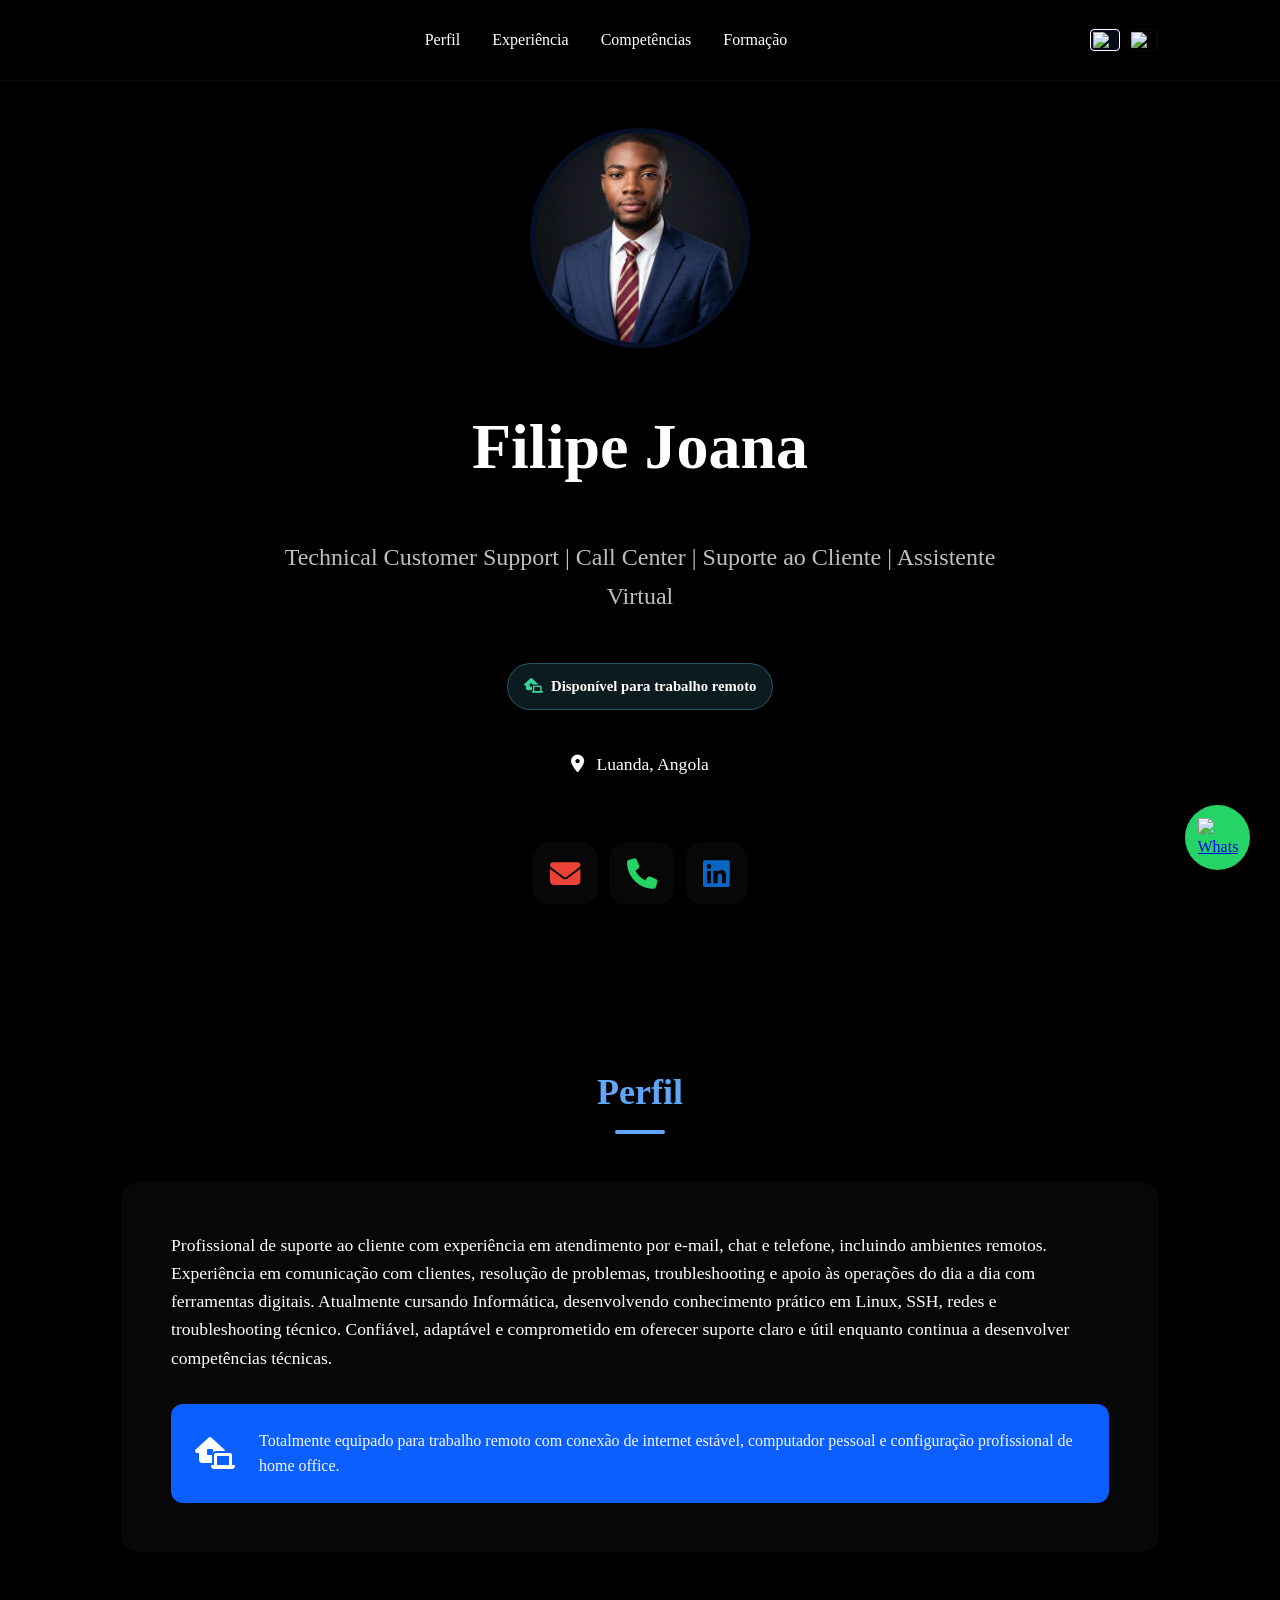
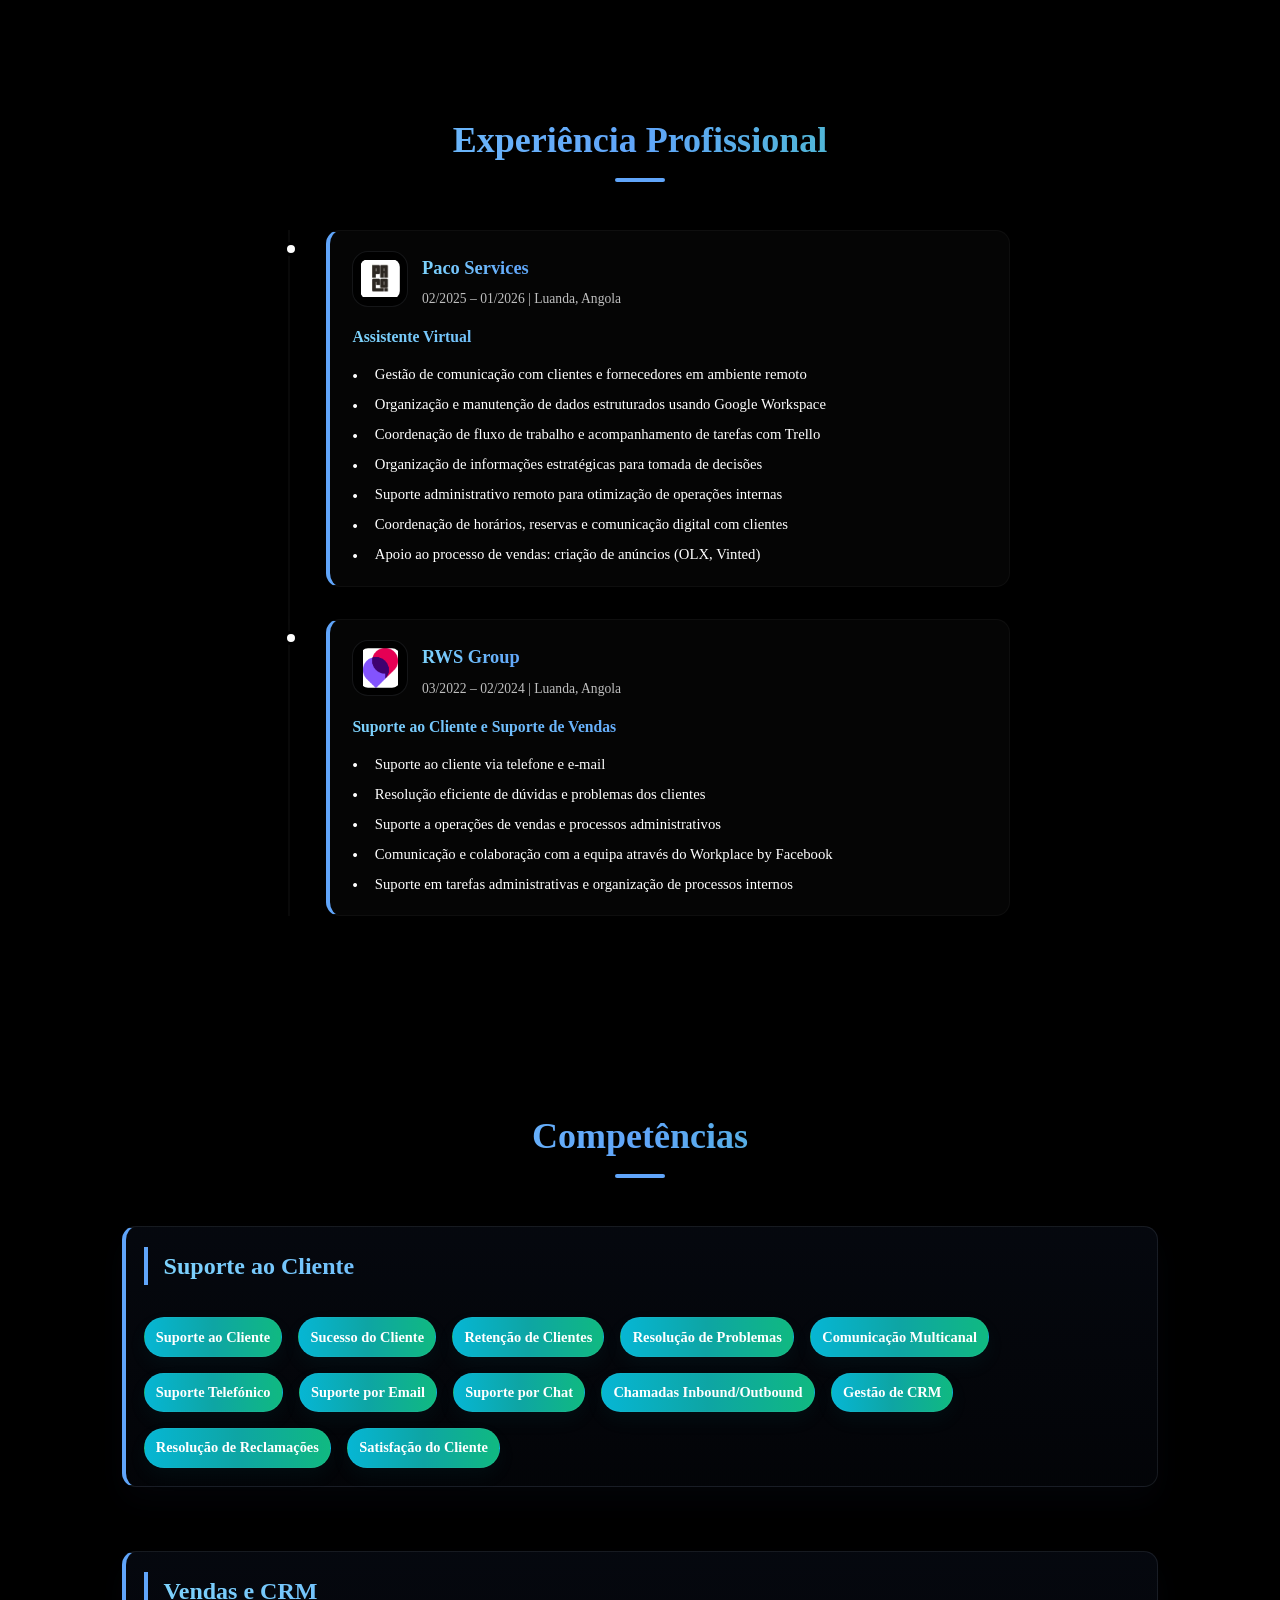
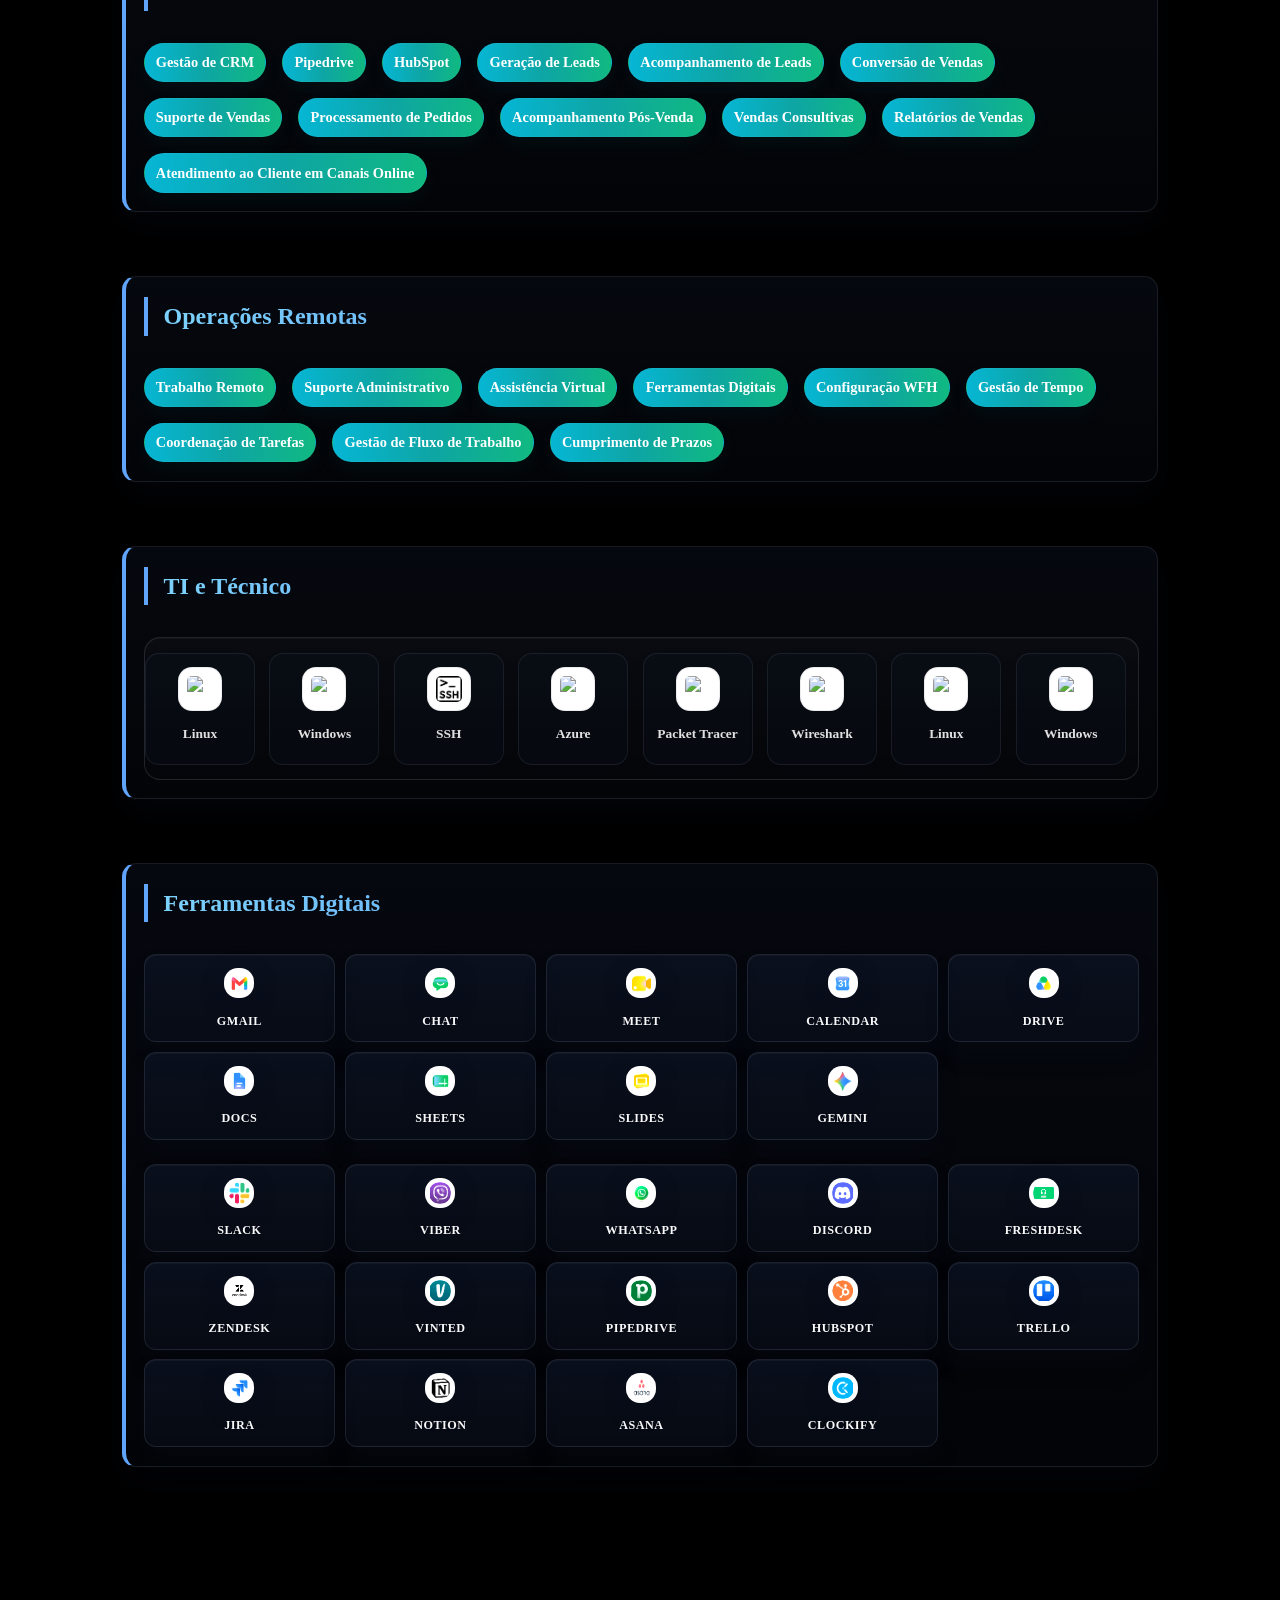
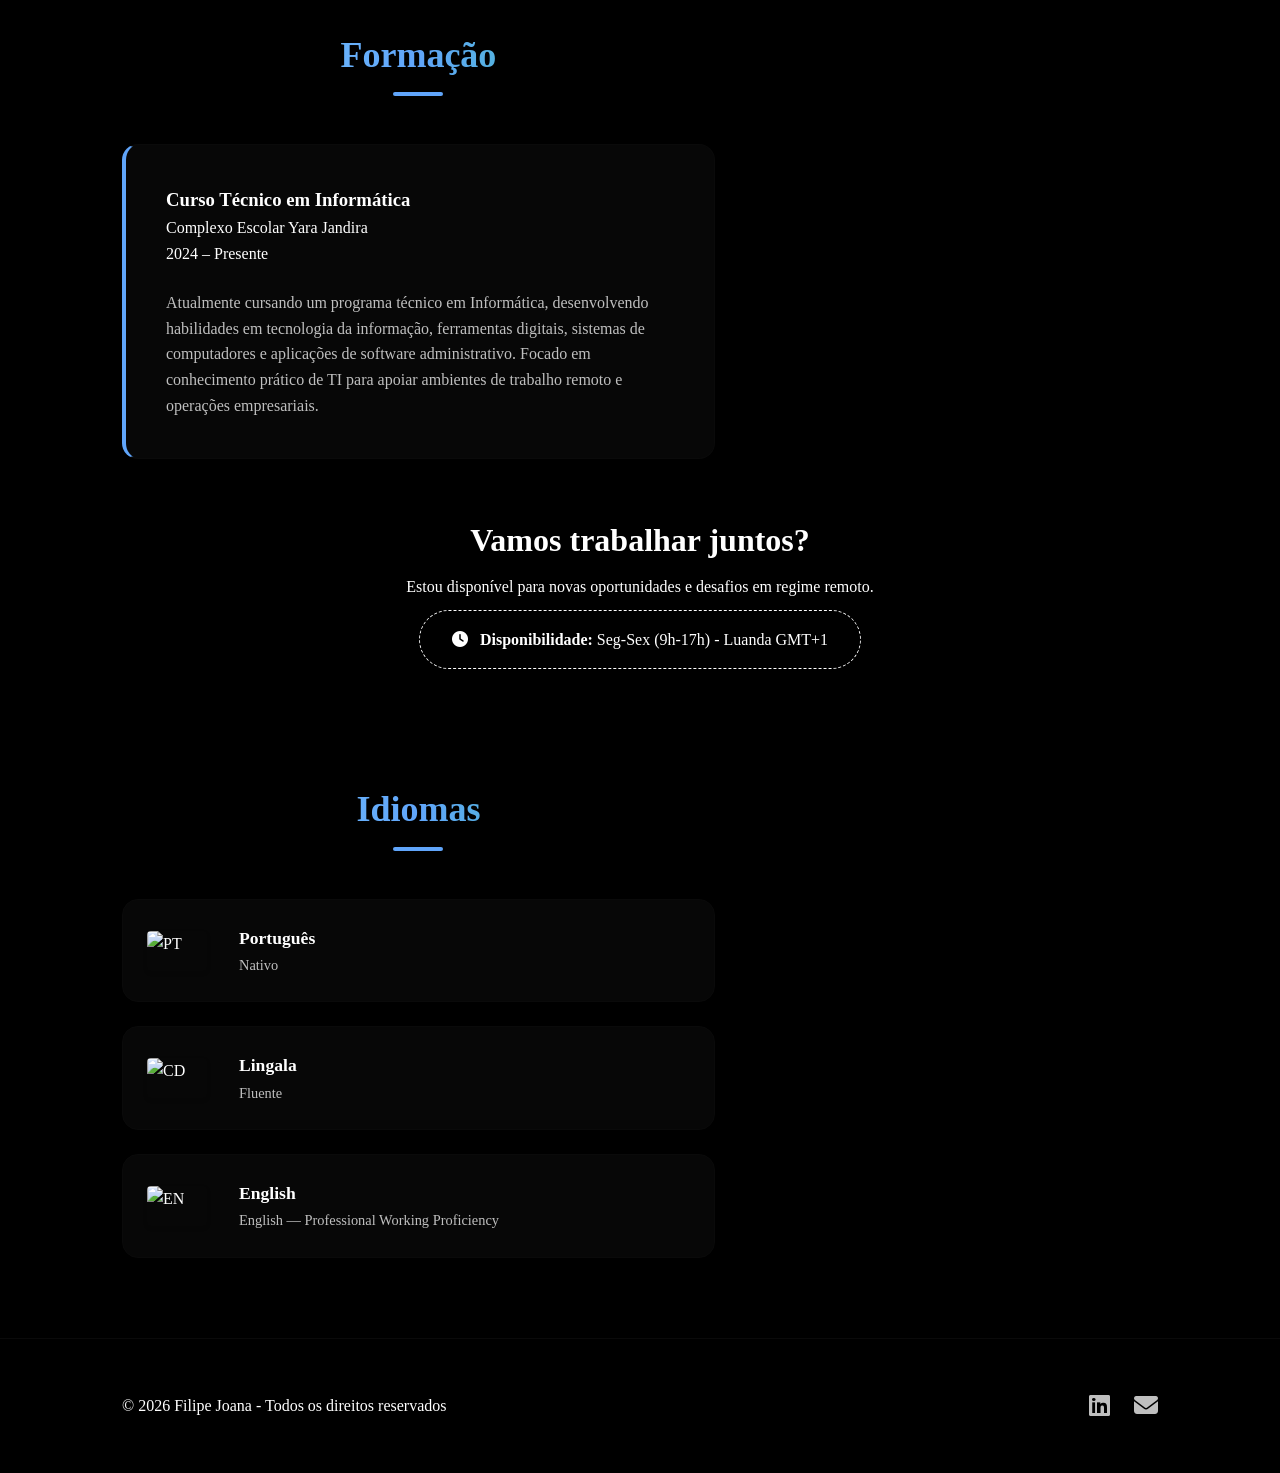
==== commit 95e344c0: "Update portfolio content and technical support profile" ====
--- a/index.html
+++ b/index.html
@@ -15,8 +15,8 @@
     <!-- Open Graph / Facebook -->
     <meta property="og:type" content="website">
     <meta property="og:url" content="https://www.wabiza.online/">
-    <meta property="og:title" content="Filipe Joana | Suporte ao Cliente & Assistente Virtual">
-    <meta property="og:description" content="Especialista em Suporte ao Cliente e Call Center com vasta experiência em CRM e operações remotas.">
+    <meta property="og:title" content="Filipe Joana | Technical Customer Support">
+    <meta property="og:description" content="Technical Customer Support professional with remote support, troubleshooting, and customer care experience.">
     <meta property="og:image" content="https://www.wabiza.online/assets/filipe.jpg">
     <meta property="og:image:alt" content="Filipe Joana">
     <meta property="og:image:type" content="image/jpeg">
@@ -86,7 +86,7 @@
                         <img src="assets/filipe.jpg" alt="Filipe Joana" loading="lazy" onerror="this.src='https://via.placeholder.com/320x320?text=Filipe+Joana'">
                     </div>
                     <h1 data-i18n="hero-title">Filipe Joana</h1>
-                    <h2 data-i18n="hero-subtitle">Suporte ao Cliente | Call Center | Suporte Técnico ao Cliente | Assistente Virtual</h2>
+                    <h2 data-i18n="hero-subtitle">Technical Customer Support | Call Center | Customer Support | Virtual Assistant</h2>
                     <div class="remote-badge">
                         <i class="fas fa-laptop-house"></i>
                         <span data-i18n="badge-remote">Disponível para trabalho remoto</span>
@@ -106,7 +106,7 @@
             <div class="container">
                 <h2 class="section-title" data-i18n="profile-title">Perfil</h2>
                 <div class="profile-card">
-                    <p data-i18n="profile-desc">Profissional de Suporte ao Cliente e Call Center com experiência em ambientes remotos, gestão de CRM, acompanhamento de leads e desenvolvimento de relacionamento com clientes. Forte experiência em suporte multicanal (telefone, e-mail e chat), conversão de vendas e retenção de clientes. Organizado, focado em resultados e experiente em ferramentas digitais para operações remotas.</p>
+                    <p data-i18n="profile-desc">Profissional de suporte ao cliente com experiência em atendimento por e-mail, chat e telefone, incluindo ambientes remotos. Experiência em comunicação com clientes, resolução de problemas, troubleshooting e apoio às operações do dia a dia com ferramentas digitais. Atualmente cursando Informática, desenvolvendo conhecimento prático em Linux, SSH, redes e troubleshooting técnico. Confiável, adaptável e comprometido em oferecer suporte claro e útil enquanto continua a desenvolver competências técnicas.</p>
                     <div class="setup-info">
                         <i class="fas fa-laptop-house"></i>
                         <p data-i18n="profile-setup">Totalmente equipado para trabalho remoto com conexão de internet estável, computador pessoal e configuração profissional de home office.</p>
@@ -138,7 +138,7 @@
                                 <li data-i18n="exp2-d1">Gestão de comunicação com clientes e fornecedores em ambiente remoto</li>
                                 <li data-i18n="exp2-d2">Organização e manutenção de dados estruturados usando Google Workspace</li>
                                 <li data-i18n="exp2-d3">Coordenação de fluxo de trabalho e acompanhamento de tarefas com Trello</li>
-                                <li data-i18n="exp2-d4">Pesquisa e organização de informações estratégicas para tomada de decisões</li>
+                                <li data-i18n="exp2-d4">Organização de informações estratégicas para tomada de decisões</li>
                                 <li data-i18n="exp2-d5">Suporte administrativo remoto para otimização de operações internas</li>
                                 <li data-i18n="exp2-d6">Coordenação de horários, reservas e comunicação digital com clientes</li>
                                 <li data-i18n="exp2-d7">Apoio ao processo de vendas: criação de anúncios (OLX, Vinted)</li>
@@ -226,7 +226,6 @@
                             <span data-i18n="s-remote-7">Coordenação de Tarefas</span>
                             <span data-i18n="s-remote-8">Gestão de Fluxo de Trabalho</span>
                             <span data-i18n="s-remote-9">Cumprimento de Prazos</span>
-                            <span data-i18n="s-remote-10">Pesquisa Estratégica</span>
                         </div>
                     </div>
 
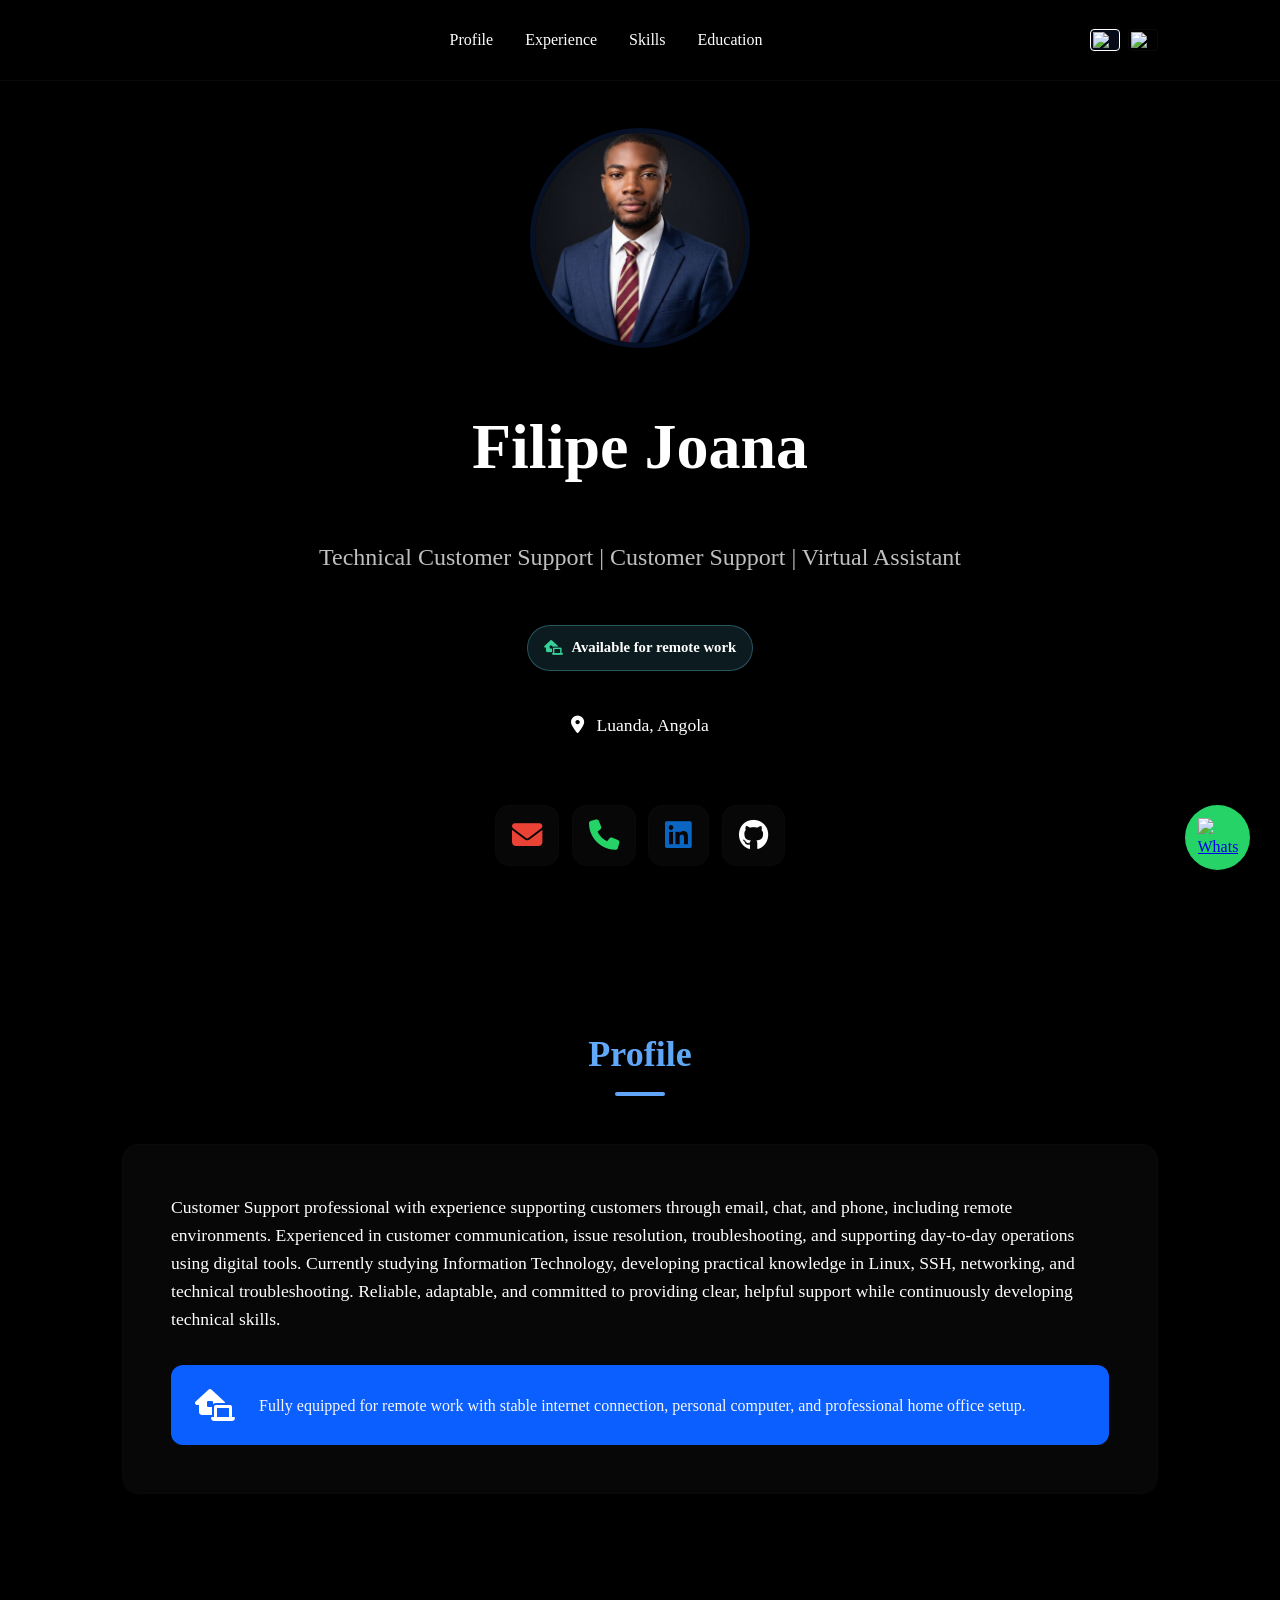
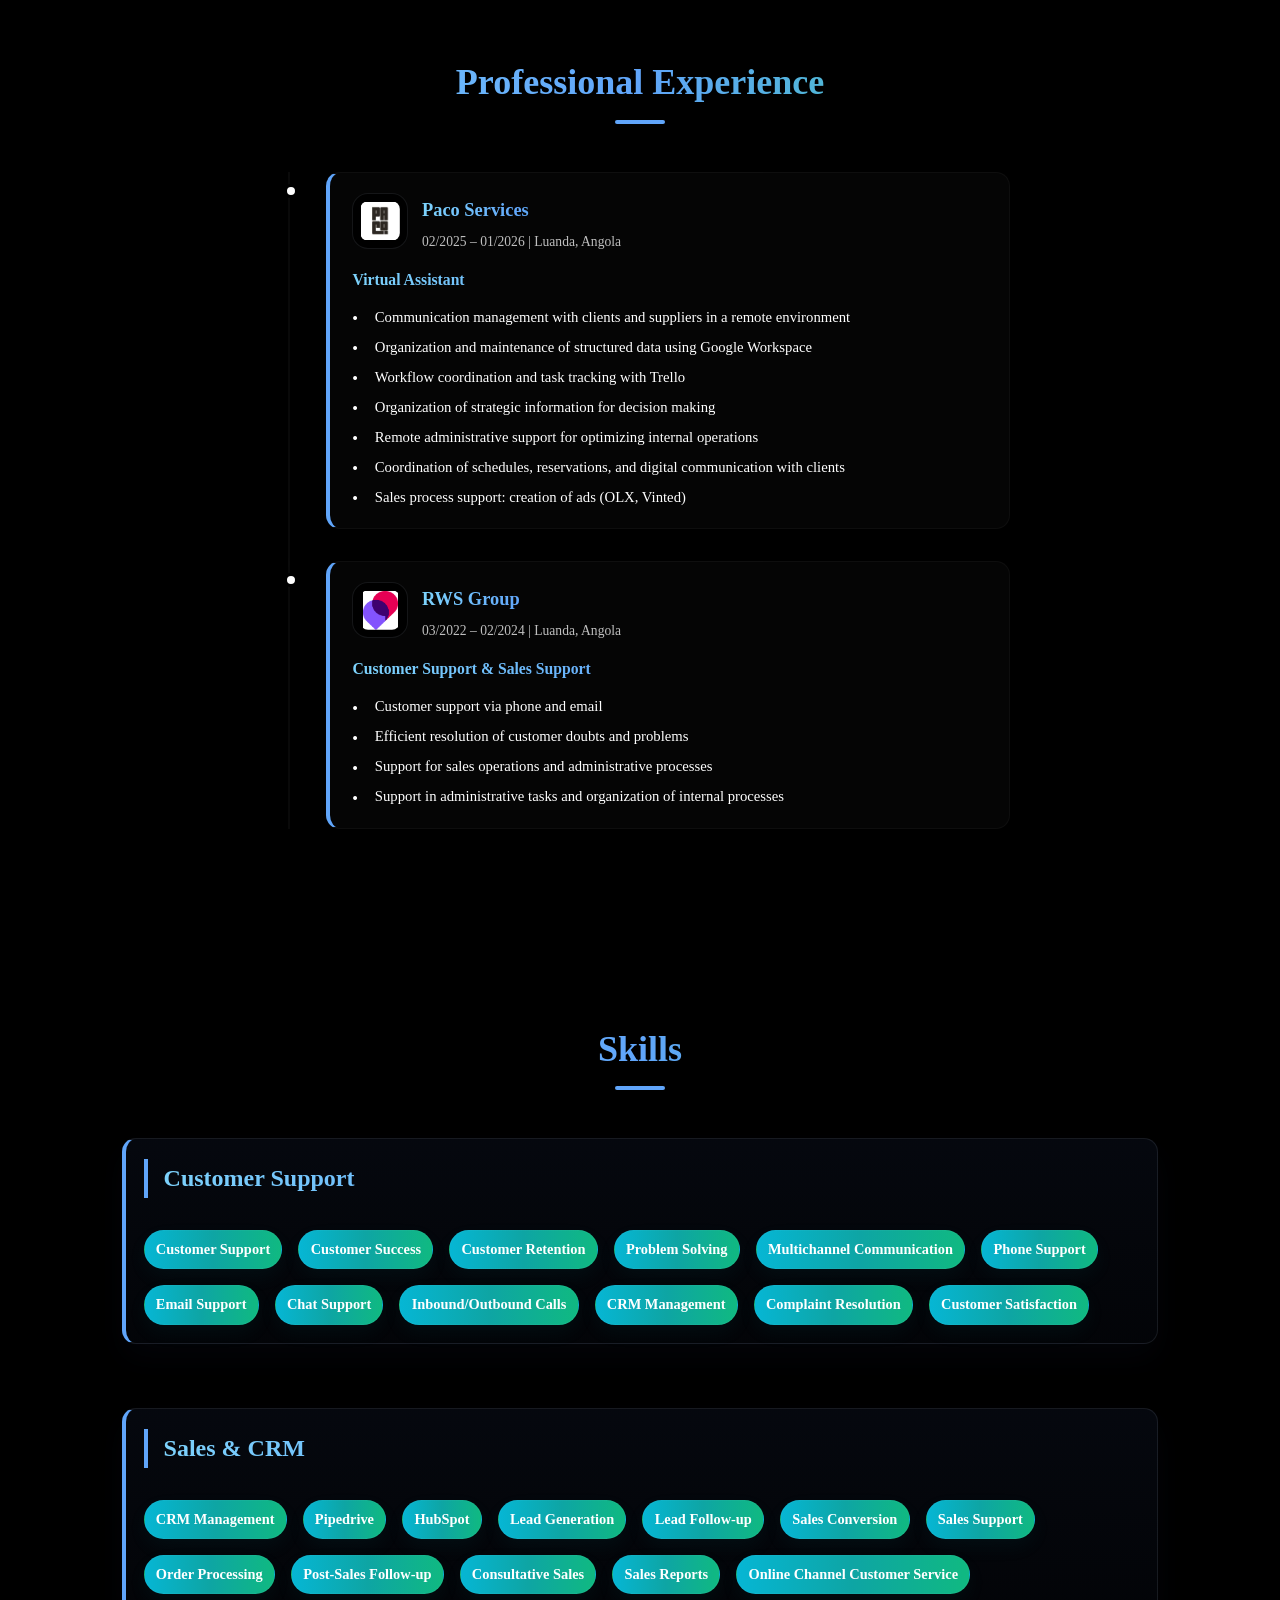
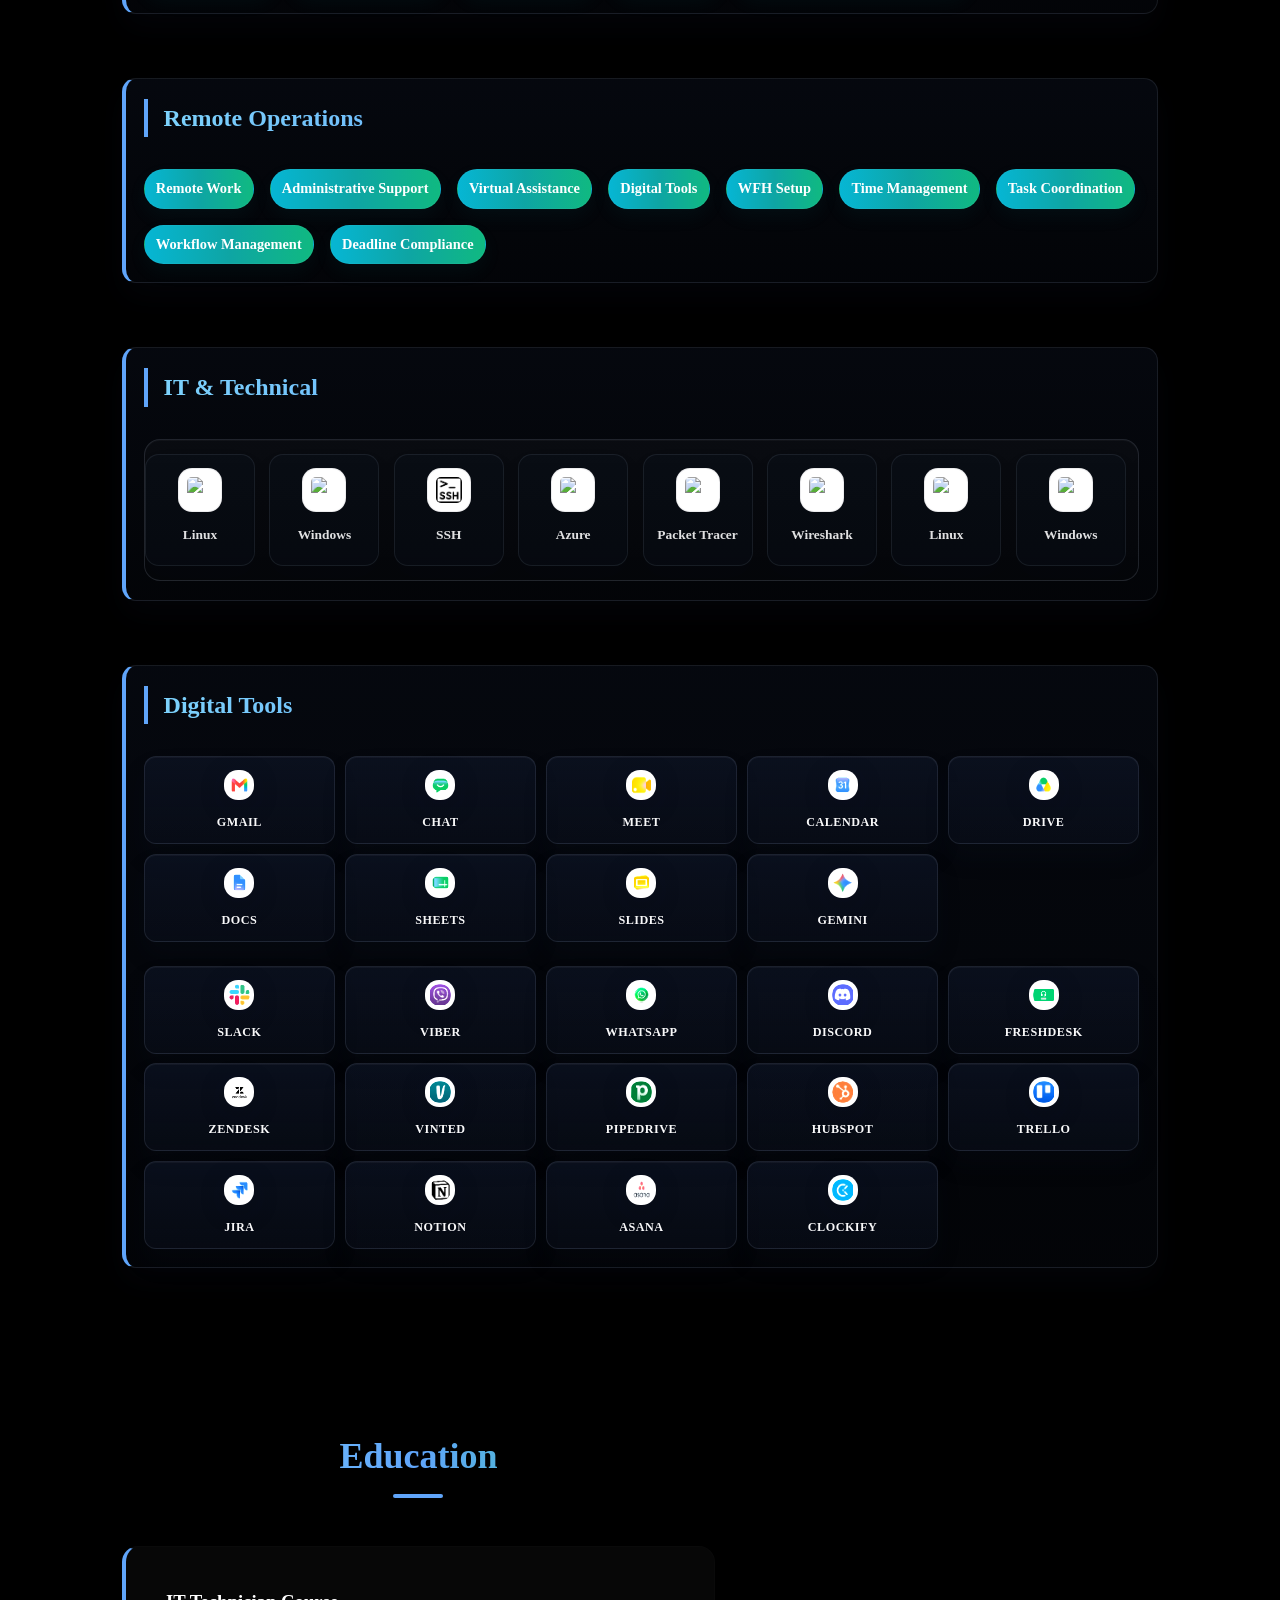
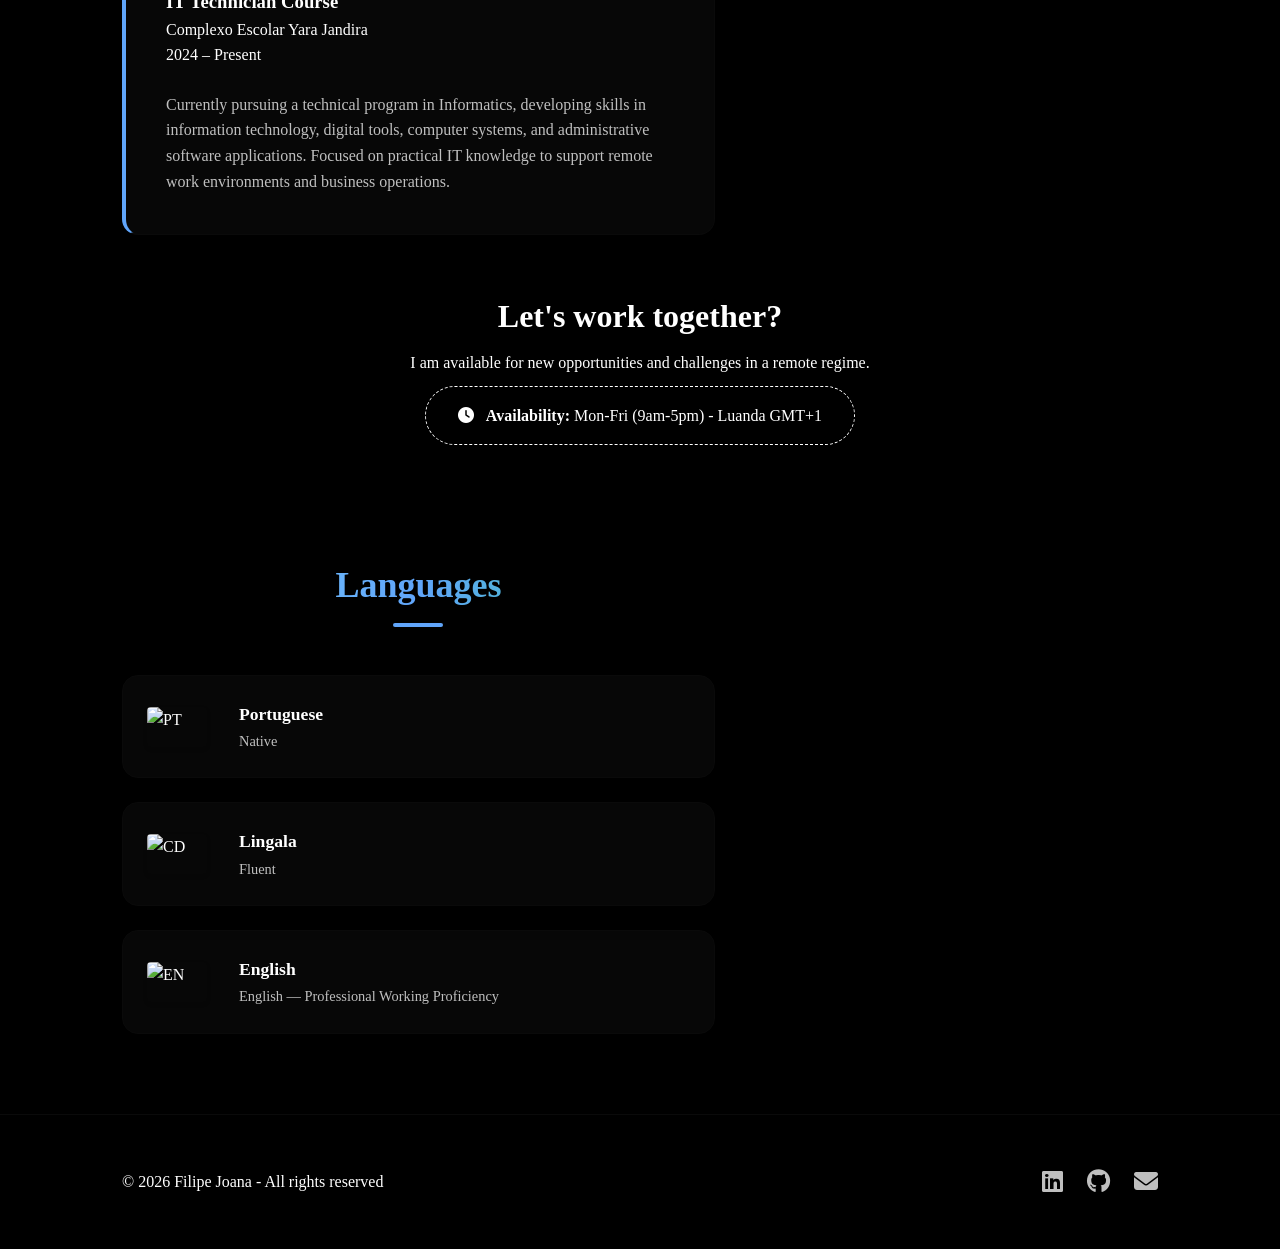
==== commit 1fc53d60: "Update portfolio content and technical support profile" ====
--- a/index.html
+++ b/index.html
@@ -1,12 +1,12 @@
 <!DOCTYPE html>
-<html lang="pt-PT">
+<html lang="en-US">
 <head>
     <meta charset="UTF-8">
     <meta name="viewport" content="width=device-width, initial-scale=1.0">
     
     <!-- SEO Meta Tags -->
-    <title>Filipe Joana | Technical Customer Support</title>
-    <meta name="description" content="Portfólio profissional de Filipe Joana, especialista em Technical Customer Support, experiência em trabalho remoto e suporte técnico ao cliente.">
+    <title>Filipe Joana | Technical Customer Support | Customer Support | Virtual Assistant</title>
+    <meta name="description" content="Portfólio profissional de Filipe Joana, Technical Customer Support, experiência em trabalho remoto e suporte técnico ao cliente.">
     <link rel="canonical" href="https://www.wabiza.online/">
     <link rel="icon" href="/assets/filipe.jpg" type="image/jpeg">
     <link rel="shortcut icon" href="/assets/filipe.jpg">
@@ -33,7 +33,8 @@
       "jobTitle": "Technical Customer Support",
       "url": "https://www.wabiza.online",
       "sameAs": [
-        "https://www.linkedin.com/in/filipejoana/"
+                "https://www.linkedin.com/in/filipejoana/",
+                "https://github.com/filipejoana10"
       ],
       "address": {
         "@type": "PostalAddress",
@@ -63,11 +64,11 @@
             </ul>
             <div class="nav-actions">
                 <div class="lang-switcher">
-                    <button class="lang-btn active" data-lang="pt">
+                    <button class="lang-btn active" data-lang="en">
+                        <img src="https://flagcdn.com/gb.svg" alt="EN">
+                    </button>
+                    <button class="lang-btn" data-lang="pt">
                         <img src="https://flagcdn.com/pt.svg" alt="PT">
-                    </button>
-                    <button class="lang-btn" data-lang="en">
-                        <img src="https://flagcdn.com/gb.svg" alt="EN">
                     </button>
                 </div>
                 <div class="mobile-menu-btn">
@@ -86,16 +87,17 @@
                         <img src="assets/filipe.jpg" alt="Filipe Joana" loading="lazy" onerror="this.src='https://via.placeholder.com/320x320?text=Filipe+Joana'">
                     </div>
                     <h1 data-i18n="hero-title">Filipe Joana</h1>
-                    <h2 data-i18n="hero-subtitle">Technical Customer Support | Call Center | Customer Support | Virtual Assistant</h2>
+                    <h2 data-i18n="hero-subtitle">Technical Customer Support | Customer Support | Virtual Assistant</h2>
                     <div class="remote-badge">
                         <i class="fas fa-laptop-house"></i>
                         <span data-i18n="badge-remote">Disponível para trabalho remoto</span>
                     </div>
-                    <p class="location"><i class="fas fa-map-marker-alt"></i> Luanda, Angola</p>
+                    <p class="location"><i class="fas fa-map-marker-alt"></i> <span data-i18n="location">Luanda, Angola</span></p>
                     <div class="contact-icons">
                         <a href="mailto:filipejanny@hotmail.com" class="contact-icon-link" aria-label="Email"><i class="fas fa-envelope"></i></a>
                         <a href="tel:+244946787117" class="contact-icon-link" aria-label="Telefone"><i class="fas fa-phone"></i></a>
-                        <a href="https://www.linkedin.com/in/filipejoana/" target="_blank" class="contact-icon-link" aria-label="LinkedIn"><i class="fab fa-linkedin"></i></a>
+                        <a href="https://www.linkedin.com/in/filipejoana/" target="_blank" rel="noopener noreferrer" class="contact-icon-link" aria-label="LinkedIn"><i class="fab fa-linkedin"></i></a>
+                        <a href="https://github.com/filipejoana10" target="_blank" rel="noopener" class="contact-icon-link" aria-label="GitHub"><i class="fab fa-github"></i></a>
                     </div>
                 </div>
             </div>
@@ -130,7 +132,7 @@
                                 </div>
                                 <div>
                                     <h3>Paco Services</h3>
-                                    <span class="date">02/2025 – 01/2026 | Luanda, Angola</span>
+                                    <span class="date" data-i18n="exp2-date">02/2025 – 01/2026 | Luanda, Angola</span>
                                 </div>
                             </div>
                             <p class="role" data-i18n="exp2-role">Assistente Virtual</p>
@@ -155,7 +157,7 @@
                                 </div>
                                 <div>
                                     <h3>RWS Group</h3>
-                                    <span class="date">03/2022 – 02/2024 | Luanda, Angola</span>
+                                    <span class="date" data-i18n="exp4-date">03/2022 – 02/2024 | Luanda, Angola</span>
                                 </div>
                             </div>
                             <p class="role" data-i18n="exp4-role">Suporte ao Cliente e Suporte de Vendas</p>
@@ -163,7 +165,6 @@
                                 <li data-i18n="exp4-d1">Suporte ao cliente via telefone e e-mail</li>
                                 <li data-i18n="exp4-d2">Resolução eficiente de dúvidas e problemas dos clientes</li>
                                 <li data-i18n="exp4-d3">Suporte a operações de vendas e processos administrativos</li>
-                                <li data-i18n="exp4-d4">Comunicação e colaboração com a equipa através do Workplace by Facebook</li>
                                 <li data-i18n="exp4-d5">Suporte em tarefas administrativas e organização de processos internos</li>
                             </ul>
                         </div>
@@ -297,9 +298,9 @@
                     <div class="education-box">
                         <h2 class="section-title" data-i18n="education-title">Formação</h2>
                         <div class="edu-item">
-                            <h3>Curso Técnico em Informática</h3>
+                            <h3 data-i18n="edu-course">Curso Técnico em Informática</h3>
                             <p>Complexo Escolar Yara Jandira</p>
-                            <p class="date">2024 – <span data-i18n="present">Presente</span></p>
+                            <p class="date" data-i18n="edu-date">2024 – Presente</p>
                             <p class="edu-desc" data-i18n="edu-desc">Atualmente cursando um programa técnico em Informática, desenvolvendo habilidades em tecnologia da informação, ferramentas digitais, sistemas de computadores e aplicações de software administrativo. Focado em conhecimento prático de TI para apoiar ambientes de trabalho remoto e operações empresariais.</p>
                         </div>
                         <!-- availability moved to center between Formation and Languages -->
@@ -310,7 +311,7 @@
                             <p data-i18n="contact-desc">Estou disponível para novas oportunidades e desafios em regime remoto.</p>
                             <div class="availability-banner" aria-label="Disponibilidade">
                                 <i class="fas fa-clock"></i>
-                                <p><strong data-i18n="contact-avail">Disponibilidade:</strong> Seg-Sex (9h-17h) - Luanda GMT+1</p>
+                                <p><strong data-i18n="contact-avail">Disponibilidade:</strong> <span data-i18n="availability-hours">Seg-Sex (9h-17h) - Luanda GMT+1</span></p>
                             </div>
                         </div>
                     </div>
@@ -353,7 +354,8 @@
             <div class="footer-content">
                 <p>&copy; 2026 Filipe Joana - <span data-i18n="footer-rights">Todos os direitos reservados</span></p>
                 <div class="footer-social">
-                    <a href="https://www.linkedin.com/in/filipejoana/" target="_blank"><i class="fab fa-linkedin"></i></a>
+                    <a href="https://www.linkedin.com/in/filipejoana/" target="_blank" rel="noopener noreferrer"><i class="fab fa-linkedin"></i></a>
+                    <a href="https://github.com/filipejoana10" target="_blank" rel="noopener" aria-label="GitHub"><i class="fab fa-github"></i></a>
                     <a href="mailto:filipejanny@hotmail.com"><i class="fas fa-envelope"></i></a>
                 </div>
             </div>
